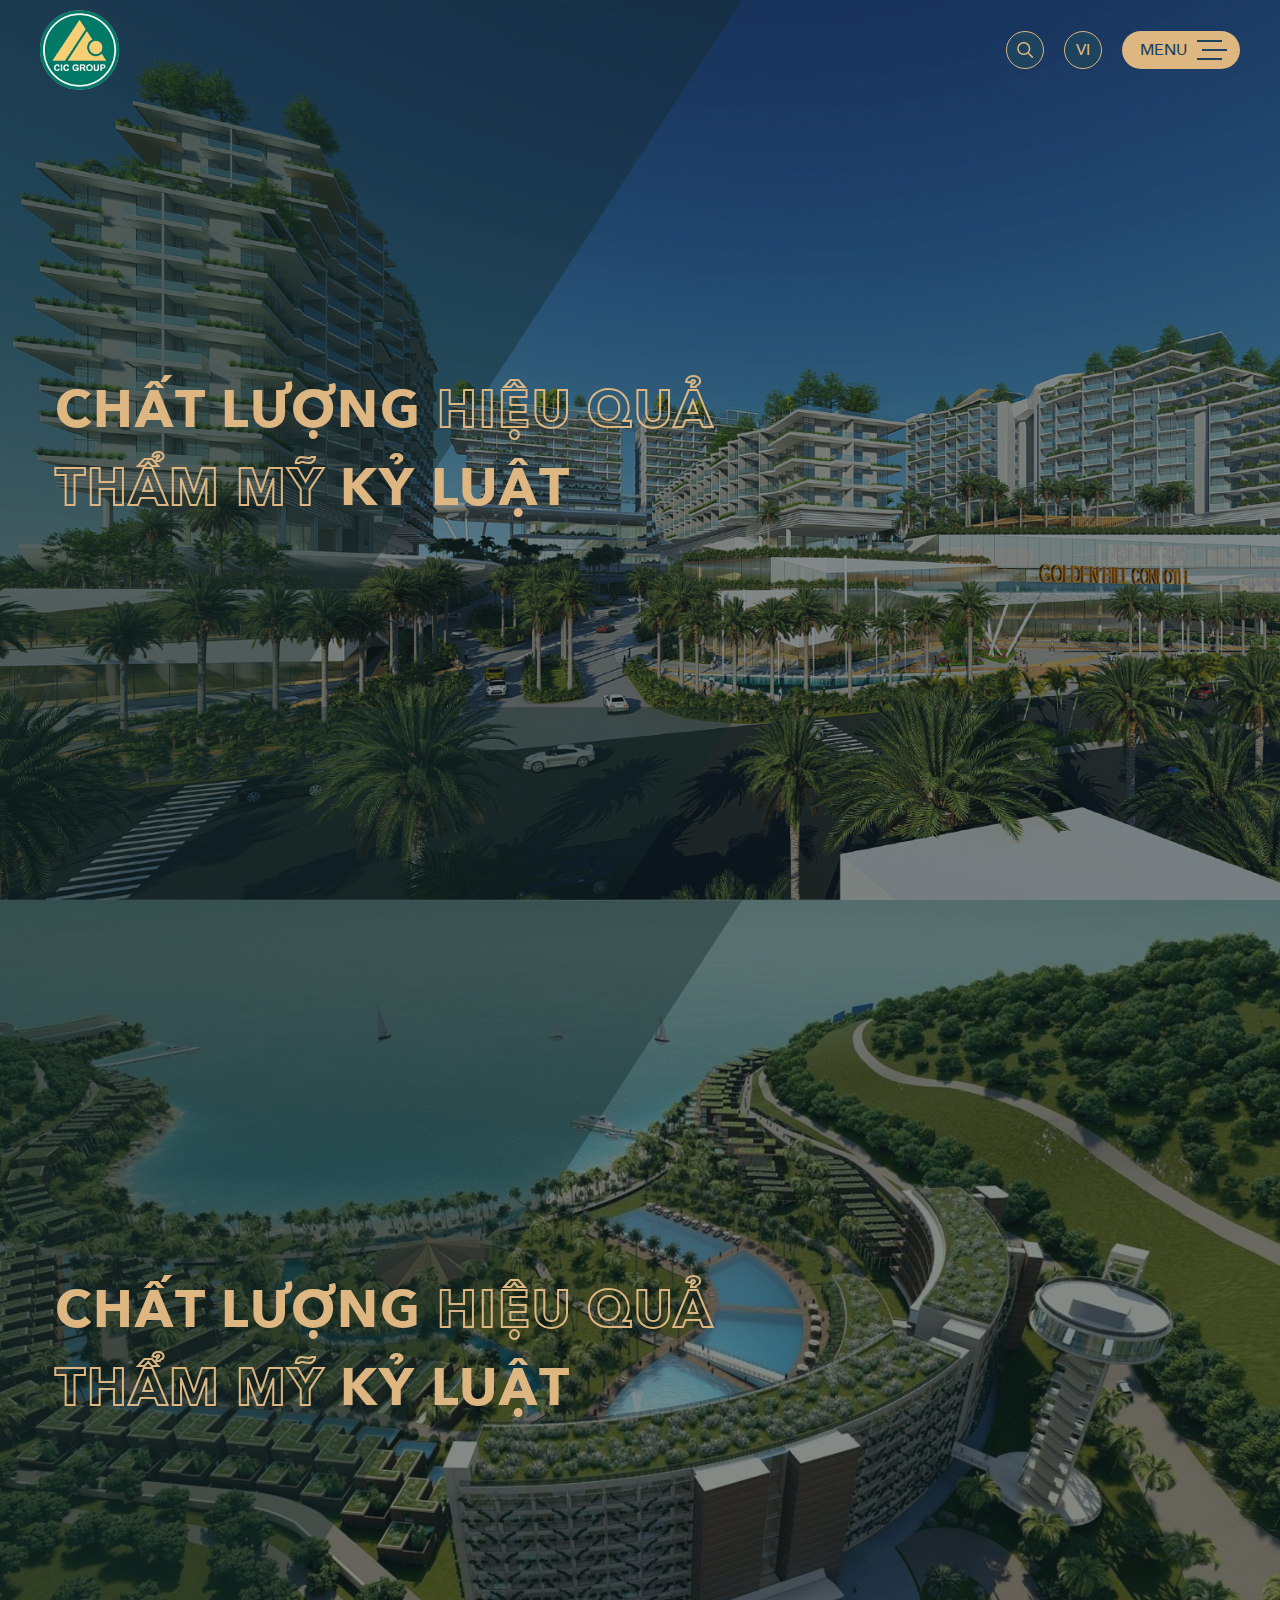
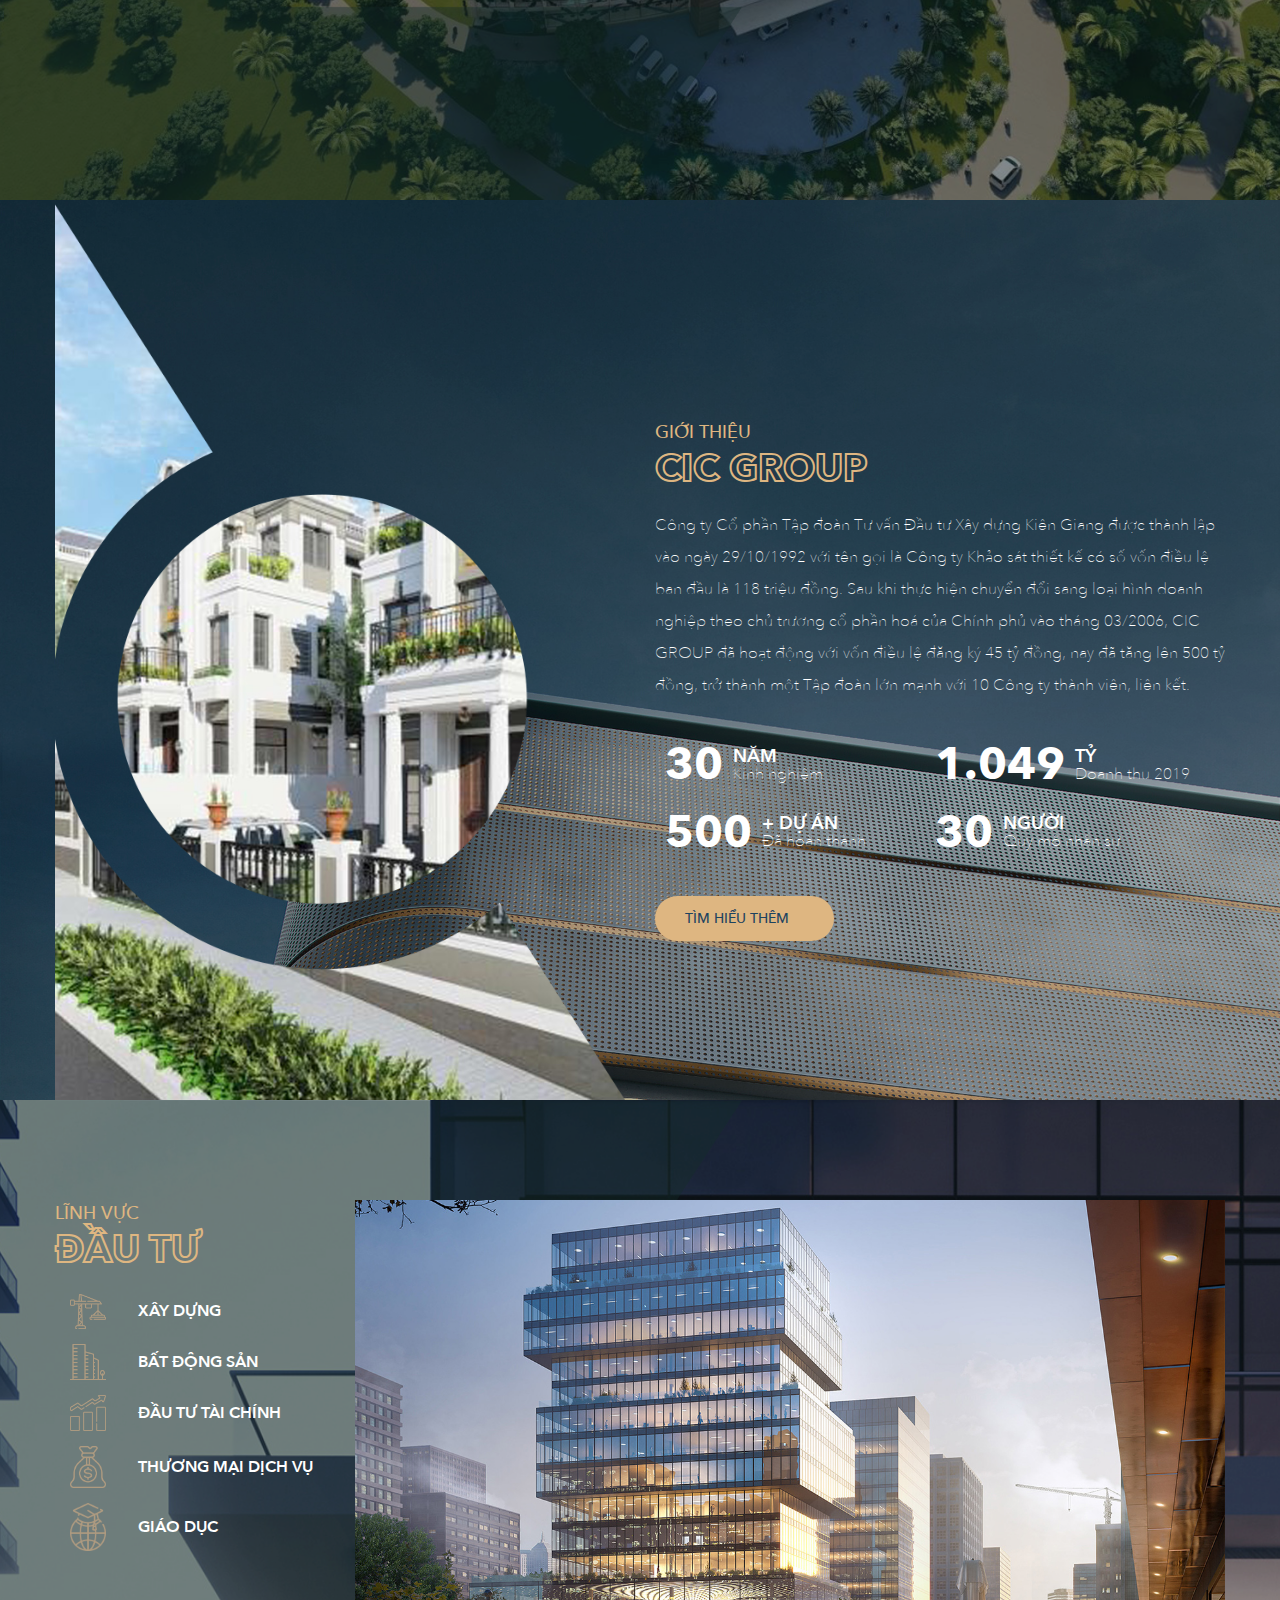
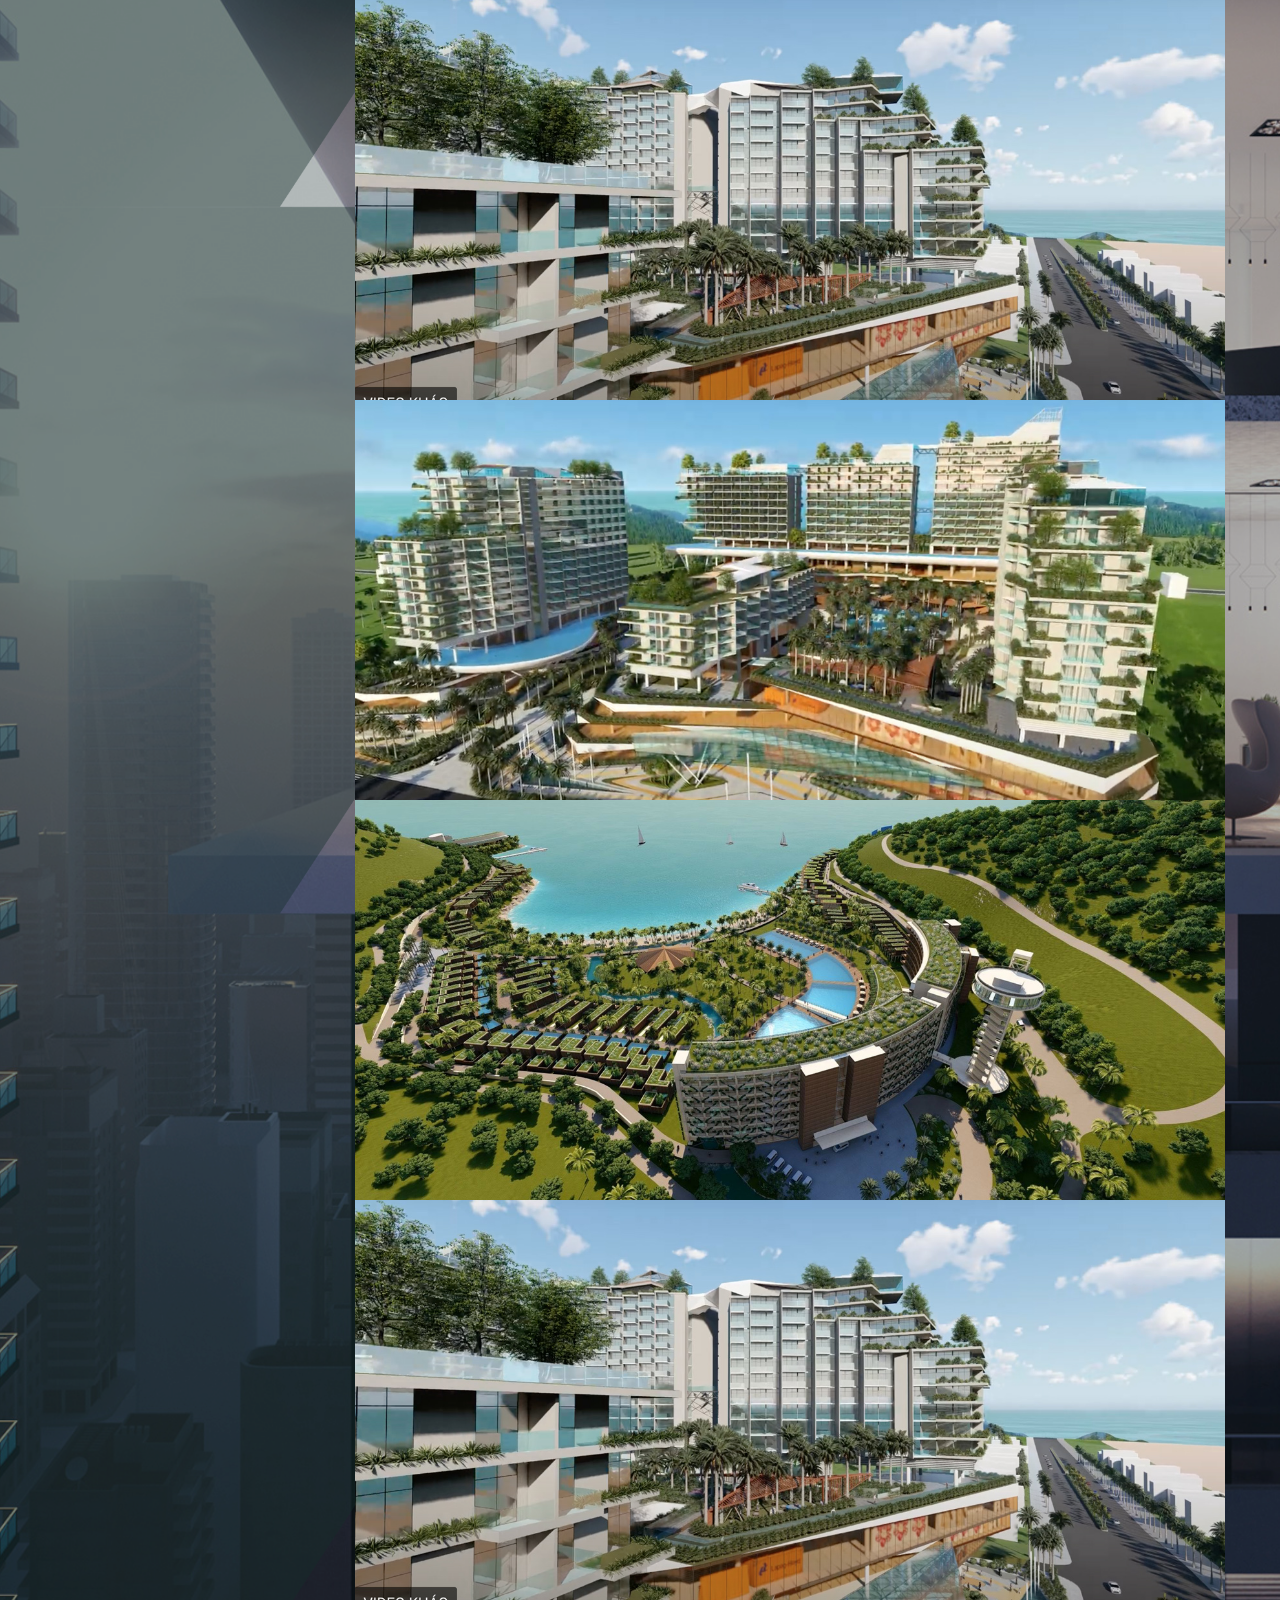
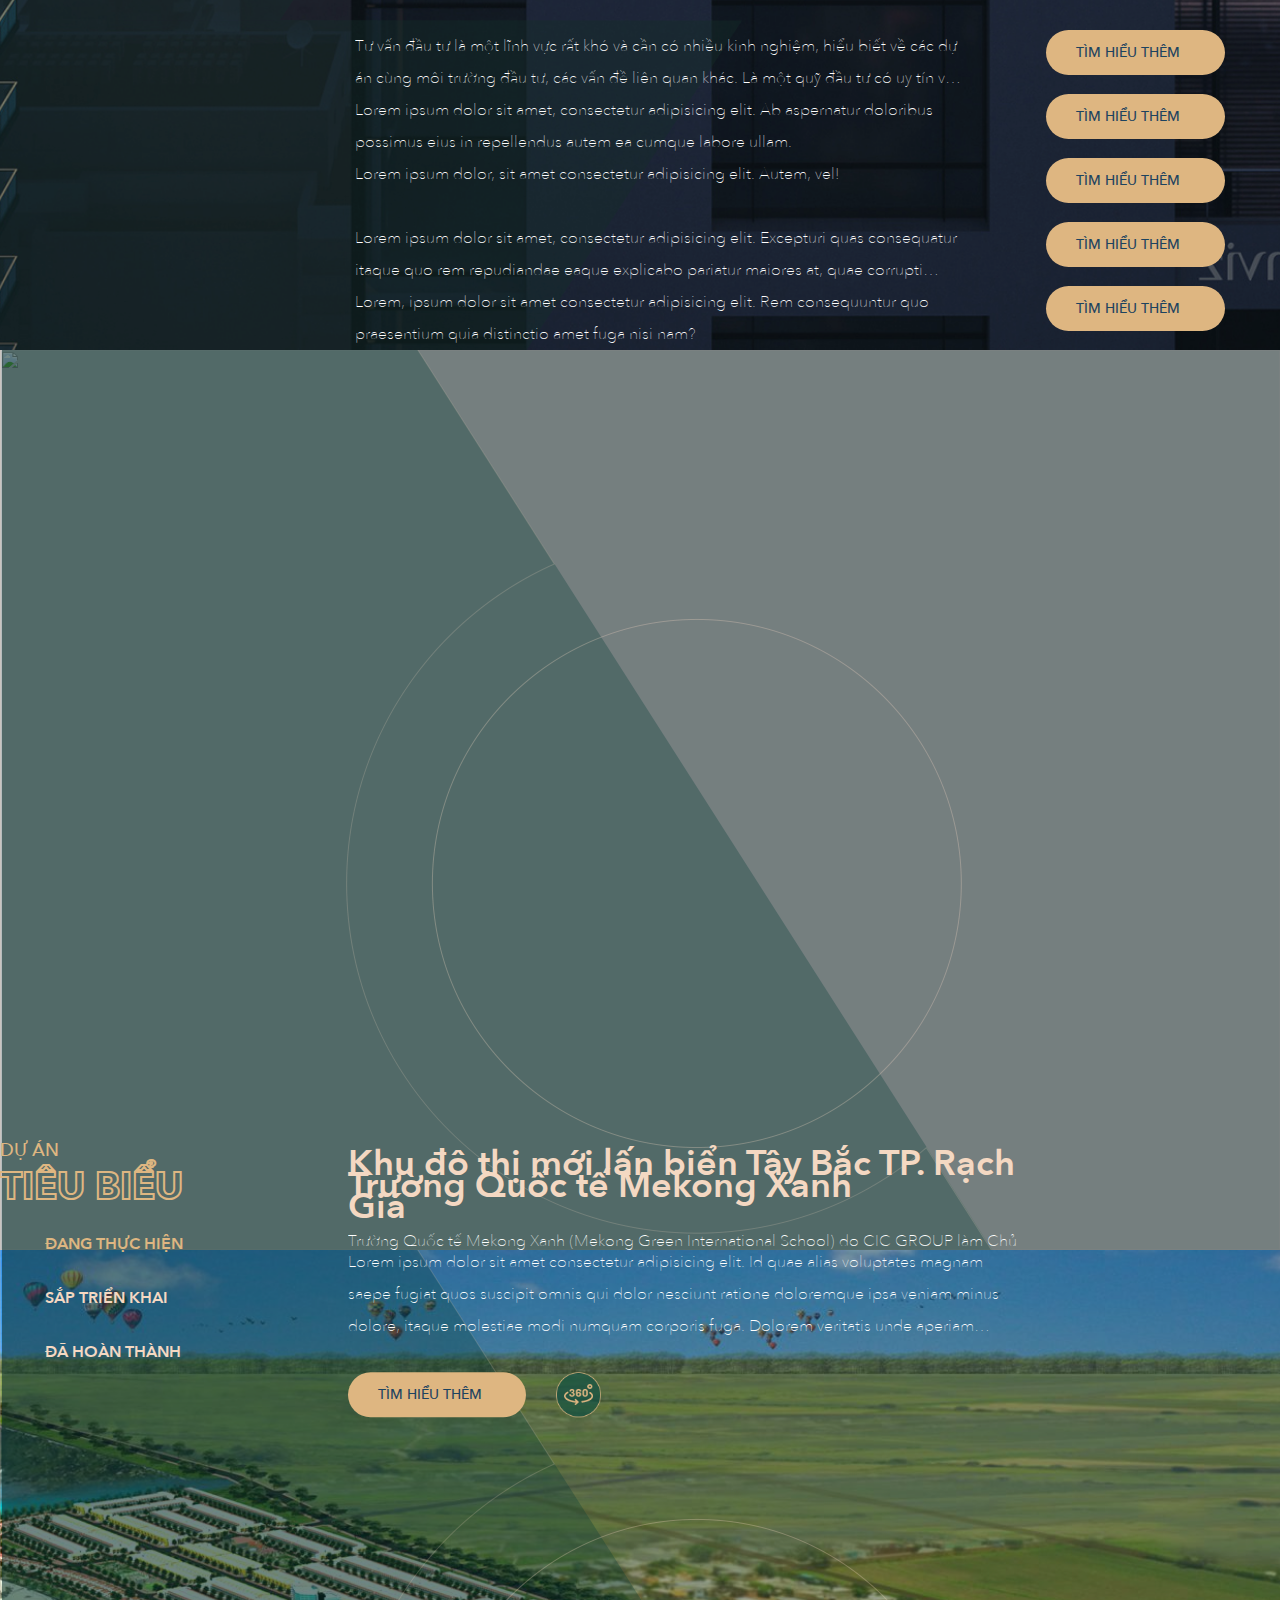
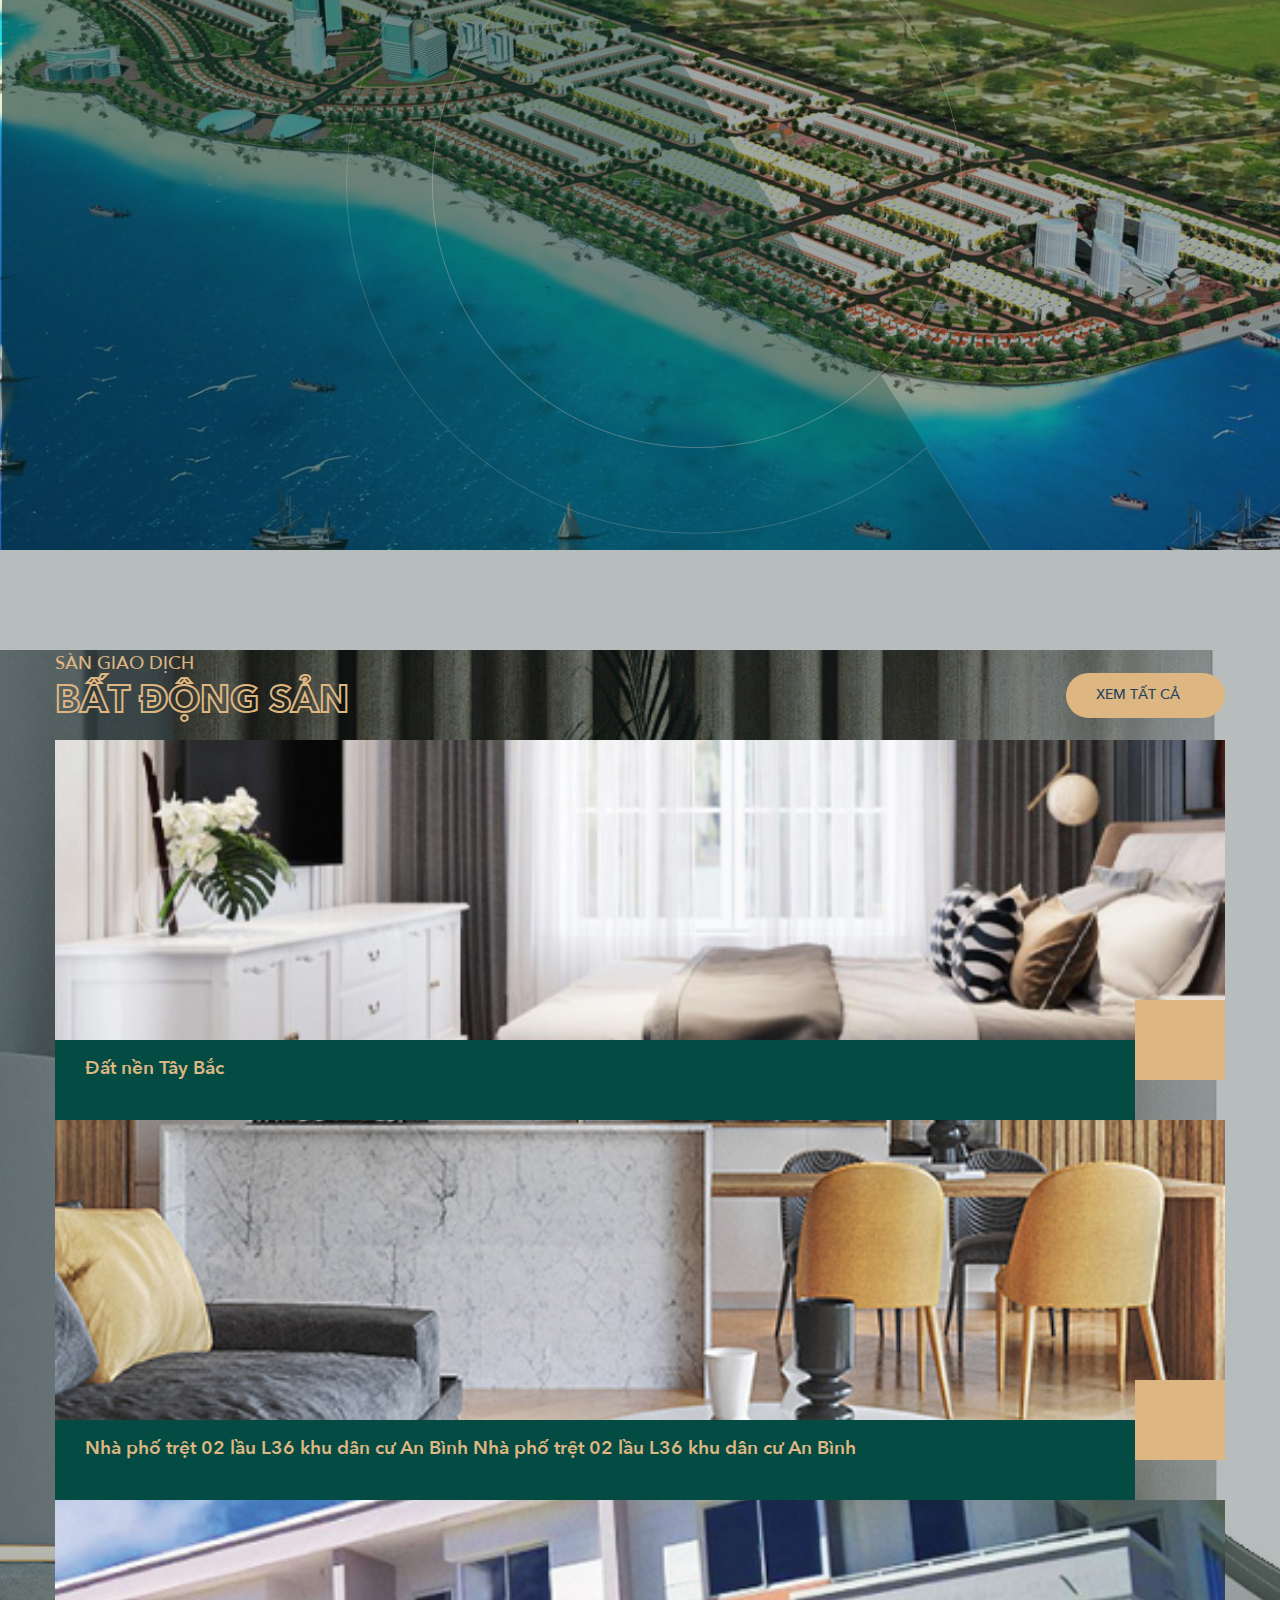
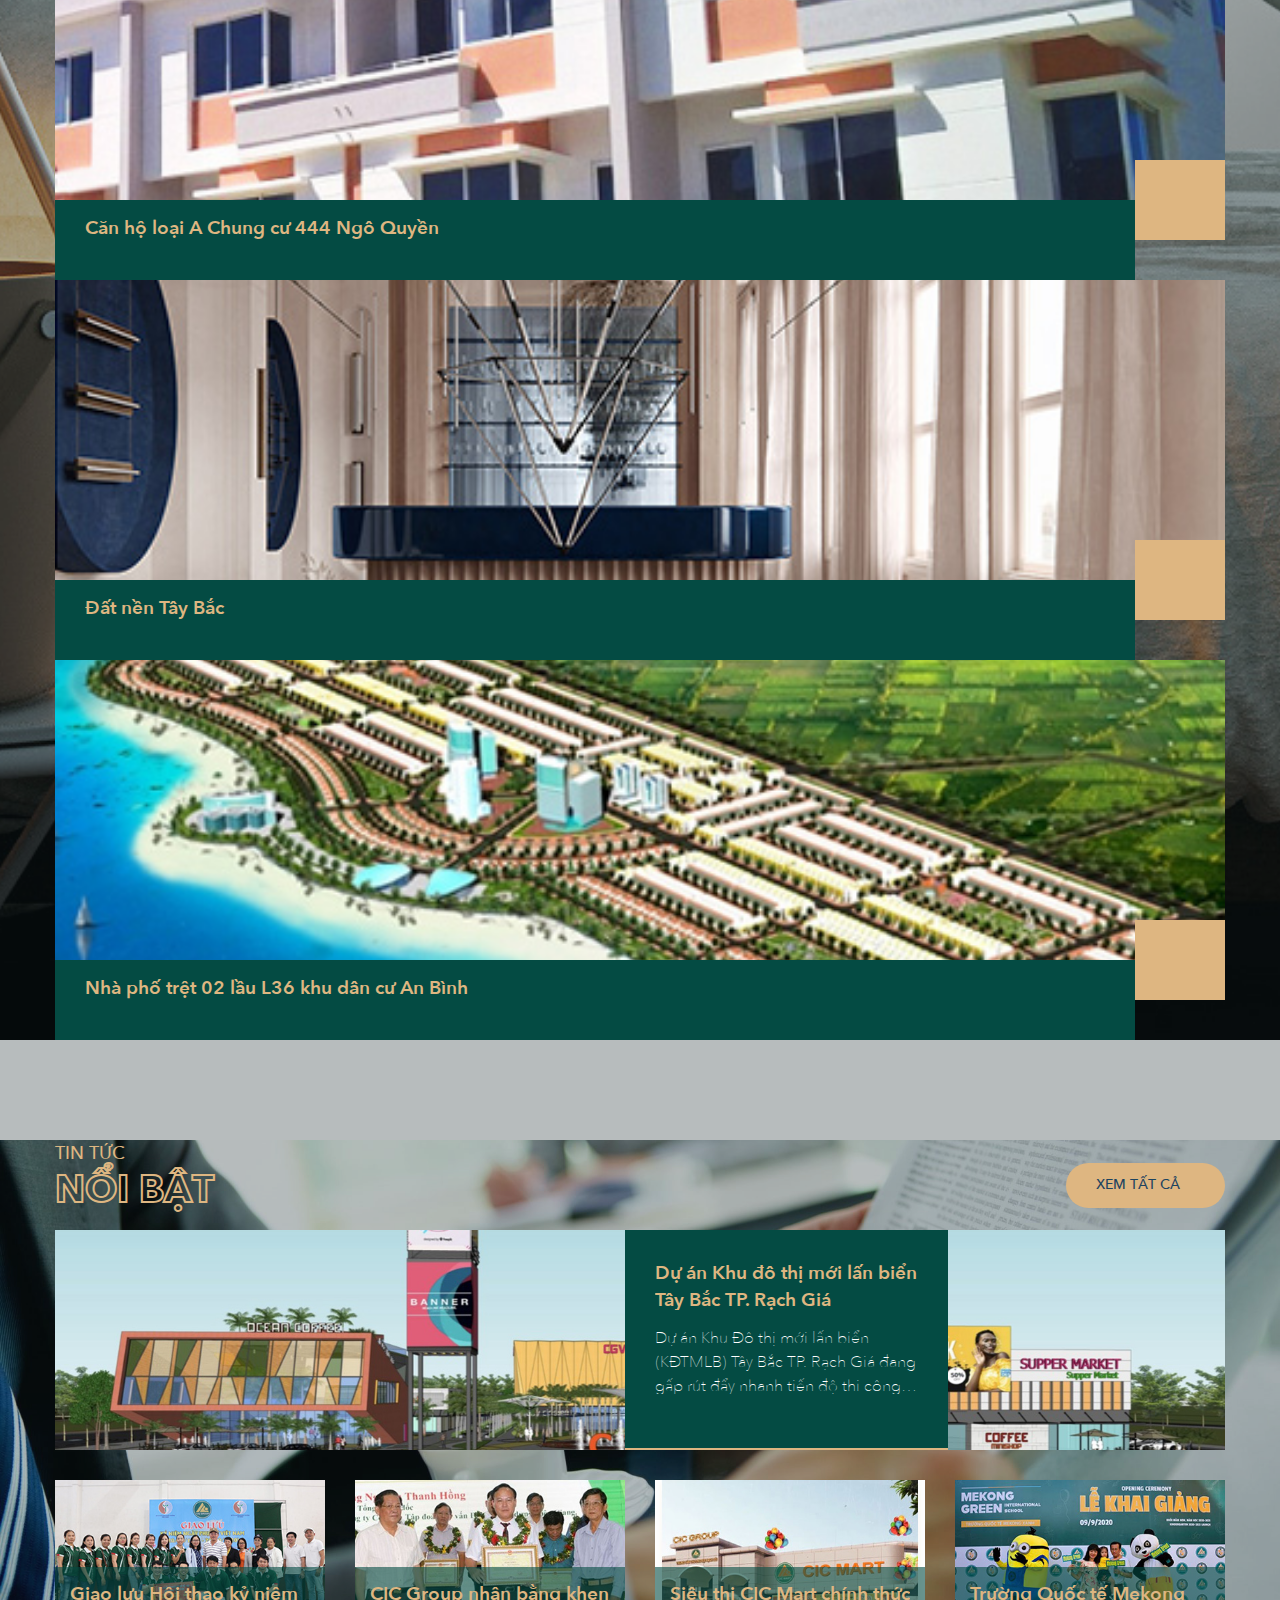
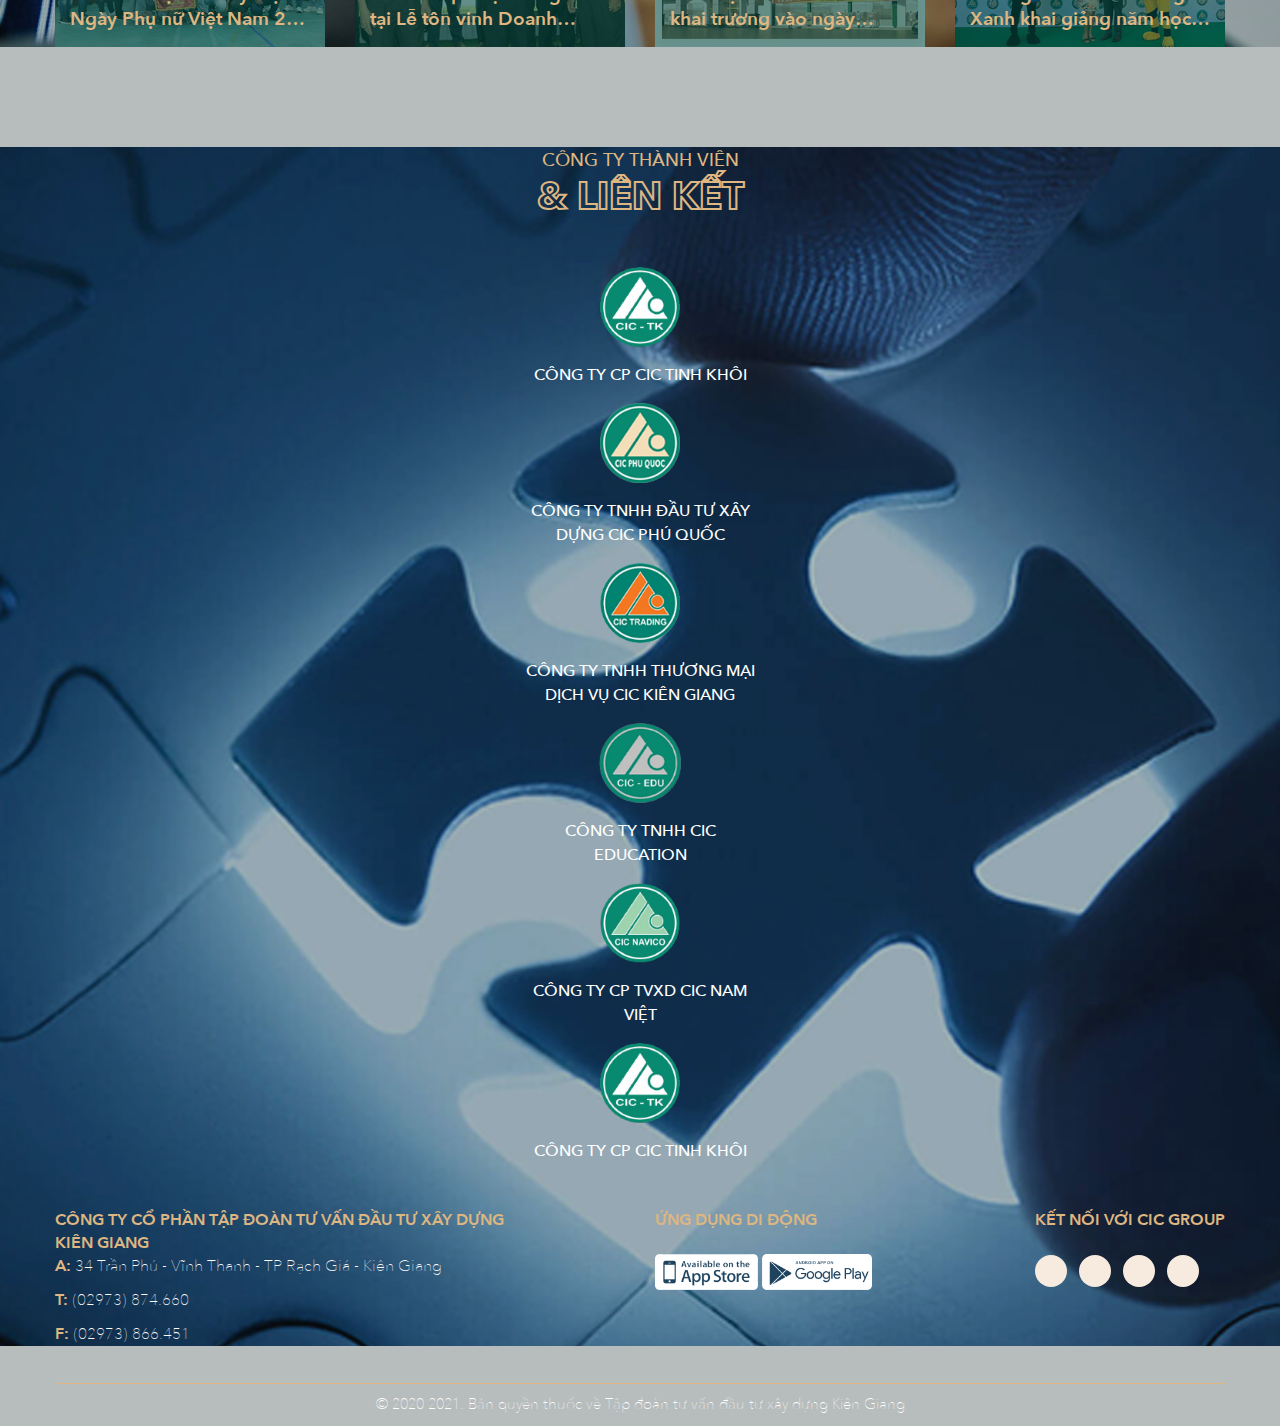
==== index.html @ 708305c5 "CIC-group" ====
<!DOCTYPE html>
<html lang="en">

<head>
    <meta charset="utf-8">
    <meta http-equiv="X-UA-Compatible" content="IE=edge">
    <meta name="viewport" content="width=device-width, initial-scale=1">
    <meta name="description" content="">
    <meta name="author" content="">
    <title>Home</title>
    <link href="css/bootstrap.min.css" type="text/css" rel="stylesheet">
    <link rel="stylesheet" href="css/fancybox.css">
    <link href="fonts/fontawesome-pro-5.8.2-web/css/all.min.css" type="text/css" rel="stylesheet">
    <link href="css/slick.css" type="text/css" rel="stylesheet">
    <link href="css/animate.css" type="text/css" rel="stylesheet">
    <link href="css/jquery.fullPage.css" type="text/css" rel="stylesheet">
    <link rel="stylesheet" href="css/swiper.css">
    <link href="css/main.css" type="text/css" rel="stylesheet">
    <!-- HTML5 Shim and Respond.js IE8 support of HTML5 elements and media queries -->
    <!-- WARNING: Respond.js doesn't work if you view the page via file:// -->
    <!--[if lt IE 9]>
        <script src="https://oss.maxcdn.com/libs/html5shiv/3.7.0/html5shiv.js"></script>
        <script src="https://oss.maxcdn.com/libs/respond.js/1.4.2/respond.min.js"></script>
    <![endif]-->
</head>

<body class="home-page">
    <div class="wrap">
        <header class="header">
            <div class="container">
                <div class="row align-items-center justify-content-between">
                    <a href="index.html" title="CIC" class="logo"><img src="images/logo.png" alt=""></a>
                    <div class="wrap-control-header">
                        <form class="search-form">
                            <input type="search" placeholder="Search...">
                        </form>
                        <div class="language">
                            <a class="smooth active" href="#">VI</a>
                        </div>
                        <button class="menu-btn">Menu <span><i></i><i></i><i></i></span></button>
                    </div>
                </div>
            </div>
            <div class="main-menu">
                <!-- <ul>
                    <li class="main-menu__title">
                        <a href="#">TỰ HÀO THƯƠNG HIỆU</a>
                        <ul>
                            <li>
                                <a href="#">DNA của Flamingo</a>
                            </li>
                            <li>
                                <a href="#">Cột mốc đáng nhớ</a>
                            </li>
                            <li>
                                <a href="#">Văn hoá vì con người</a>
                            </li>
                            <li>
                                <a href="#">Đơn vị thành viên</a>
                            </li>
                        </ul>
                    </li>
                    <li class="main-menu__title">
                        <a href="#">THẾ MẠNH VƯỢT TRỘI</a>
                        <ul>
                            <li>
                                <a href="#">Bất động sản</a>
                            </li>
                            <li>
                                <a href="#">Nghỉ dưỡng</a>
                            </li>
                            <li>
                                <a href="#">Quản lý vận hành</a>
                            </li>
                            <li>
                                <a href="#">Du lịch lữ hành</a>
                            </li>
                            <li>
                                <a href="#">Xây dựng - Kiến trúc</a>
                            </li>
                            <li>
                                <a href="#">Dự án đô thị</a>
                            </li>
                            <li>
                                <a href="#">Trách nhiệm xã hội</a>
                            </li>
                        </ul>
                    </li>
                    <li class="main-menu__title">
                        <a href="#">DẤU ẤN FLAMINGO</a>
                        <ul>
                            <li>
                                <a href="#">Flamingo Đại Lải</a>
                            </li>
                            <li>
                                <a href="#">Flamingo Cát Bà</a>
                            </li>
                            <li>
                                <a href="#">Flamingo Thanh Hoá</a>
                            </li>
                            <li>
                                <a href="#">Flamingo Thái Nguyên</a>
                            </li>
                        </ul>
                    </li>
                    <li>
                        <ul>
                            <li class="main-menu__title">
                                <a href="#">TINH HOA TOẢ SÁNG</a>
                            </li>
                            <li class="main-menu__title">
                                <a href="#">THEO DÒNG SỰ KIỆN</a>
                            </li>
                            <li class="main-menu__title">
                                <a href="#">Flamingo Loyalty</a>
                            </li>
                            <li class="main-menu__title">
                                <a href="#">TUYỂN DỤNG</a>
                            </li>
                            <li class="main-menu__title">
                                <a href="#">LIÊN HỆ</a>
                            </li>
                        </ul>
                    </li>
                </ul> -->
                <!-- <div class="main-menu__label">
                    menu
                </div> -->
            </div>
        </header>
        <div id="fullpage">
            <section class="section banner">
                <div class="cas-home">
                    <div class="item">
                        <img src="images/banner1.jpg" alt="" data-animation="animated Tzoom delay06">
                        <div class="ct">
                            <div class="container">
                                <a href="" class="fz72 text1" data-animation="animated fadeInRight delay08">chất
                                    lượng<span> hiệu quả </span><span> thẩm mỹ </span>kỷ luật</a>
                            </div>
                        </div>
                    </div>
                    <div class="item">
                        <img src="images/banner2.jpg" alt="" data-animation="animated Tzoom delay06">
                        <div class="ct">
                            <div class="container">
                                <a href="" class="fz72 text1" data-animation="animated fadeInRight delay08">chất
                                    lượng<span> hiệu quả </span><span> thẩm mỹ </span>kỷ luật</a>
                            </div>
                        </div>
                    </div>
                </div>
            </section>
            <section class="section about"
                style="    background: url(images/bg-about-home1.jpg); background-size: cover; background-position: center;">
                <div id="about">
                    <div class="container">
                        <div class="row align-items-center">
                            <div class="col-lg-6 mobile-none">
                                <div class="img">
                                    <img class="mask" src="images/img-about-home.jpg" alt="">
                                </div>
                            </div>
                            <div class="col-lg-6">
                                <div class="wrap-ct">
                                    <div class="ct">
                                        <h4 class="title-primary">Giới thiệu</h4>
                                        <h3 class="title-primary v2">CIC Group</h3>
                                        <p class="desc">
                                            Công ty Cổ phần Tập đoàn Tư vấn Đầu tư Xây dựng Kiên Giang được thành lập vào
                                            ngày 29/10/1992 với tên gọi là Công ty Khảo sát thiết kế có số vốn điều lệ ban
                                            đầu là 118 triệu đồng. Sau khi thực hiện chuyển đổi sang loại hình doanh nghiệp
                                            theo chủ trương cổ phần hoá của Chính phủ vào tháng 03/2006, CIC GROUP đã hoạt
                                            động với vốn điều lệ đăng ký 45 tỷ đồng, nay đã tăng lên 500 tỷ đồng, trở thành
                                            một Tập đoàn lớn mạnh với 10 Công ty thành viên, liên kết.
                                        </p>
                                    </div>
                                    <div class="overview-about">
                                        <div class="item">
                                            <i class="fal fa-hourglass"></i>
                                            <p class="num">30</p>
                                            <div class="desc-group">
                                                <span class="desc1">năm</span>
                                                <span class="desc2">Kinh nghiệm</span>
                                            </div>
                                        </div>
                                        <div class="item">
                                            <i class="fal fa-chart-line"></i>
                                            <p class="num">1.049</p>
                                            <div class="desc-group">
                                                <span class="desc1">tỷ</span>
                                                <span class="desc2">Doanh thu 2019</span>
                                            </div>
                                        </div>
                                        <div class="item">
                                            <i class="fal fa-layer-group"></i>
                                            <p class="num">500</p>
                                            <div class="desc-group">
                                                <span class="desc1">+ Dự án</span>
                                                <span class="desc2">Đã hoàn thành</span>
                                            </div>
                                        </div>
                                        <div class="item">
                                            <i class="fal fa-users"></i>
                                            <p class="num">30</p>
                                            <div class="desc-group">
                                                <span class="desc1">Người</span>
                                                <span class="desc2">Quy mô nhân sự</span>
                                            </div>
                                        </div>
                                    </div>
                                    <a href="" class="button-primary">Tìm hiểu thêm <i
                                            class="fas fa-long-arrow-alt-right"></i></a>
                                </div>
                            </div>
                        </div>
                    </div>
                </div>
            </section>
            <section class="section field"
                style="background: url(images/bg-field-home.jpg);background-size: cover; background-position: center;">
                <div id="field">
                    <div class="container">
                        <div class="row">
                            <div class="col-lg-3">
                                <h4 class="title-primary">Lĩnh vực</h4>
                                <h3 class="title-primary v2">đầu tư</h3>
                                <div class="cas-list-field">
                                    <div class="item">
                                        <img src="images/ic-field1.png" alt="">
                                        <p class="title">Xây dựng</p>
                                    </div>
                                    <div class="item">
                                        <img src="images/ic-field2.png" alt="">
                                        <p class="title">Bất động sản</p>
                                    </div>
                                    <div class="item">
                                        <img src="images/ic-field3.png" alt="">
                                        <p class="title">Đầu tư tài chính</p>
                                    </div>
                                    <div class="item">
                                        <img src="images/ic-field4.png" alt="">
                                        <p class="title">Thương mại dịch vụ</p>
                                    </div>
                                    <div class="item">
                                        <img src="images/ic-field5.png" alt="">
                                        <p class="title">Giáo dục</p>
                                    </div>
                                </div>
                            </div>
                            <div class="col-lg-9">
                                <div class="cas-img-field">
                                    <div class="img">
                                        <img src="images/img-field1.jpg" alt="">
                                        <a href="" class="link"></a>
                                    </div>
                                    <div class="img">
                                        <img src="images/img-field4.jpg" alt="">
                                        <a href="" class="link"></a>
                                    </div>
                                    <div class="img">
                                        <img src="images/img-field2.jpg" alt="">
                                        <a href="" class="link"></a>
                                    </div>
                                    <div class="img">
                                        <img src="images/img-field3.jpg" alt="">
                                        <a href="" class="link"></a>
                                    </div>
                                    <div class="img">
                                        <img src="images/img-field4.jpg" alt="">
                                        <a href="" class="link"></a>
                                    </div>
                                </div>
                                <div class="cas-content-field">
                                    <div class="item">
                                        <p class="desc">Tư vấn đầu tư là một lĩnh vực rất khó và cần có nhiều kinh
                                            nghiệm, hiểu biết về các dự án cùng môi trường đầu tư, các vấn đề liên quan
                                            khác. Là một quỹ đầu tư có uy tín và hướng đến hiệu quả trong công việc,
                                            chúng tôi luôn đứng về phía khách hàng</p>
                                        </p>
                                        <a href="" class="button-primary">Tìm hiểu thêm <i
                                                class="fas fa-long-arrow-alt-right"></i></a>
                                    </div>
                                    <div class="item">
                                        <p class="desc">Lorem ipsum dolor sit amet, consectetur adipisicing elit. Ab
                                            aspernatur doloribus possimus eius in repellendus autem ea cumque labore
                                            ullam.</p>
                                        <a href="" class="button-primary">Tìm hiểu thêm <i
                                                class="fas fa-long-arrow-alt-right"></i></a>
                                    </div>
                                    <div class="item">
                                        <p class="desc">Lorem ipsum dolor, sit amet consectetur adipisicing elit. Autem,
                                            vel!</p>
                                        <a href="" class="button-primary">Tìm hiểu thêm <i
                                                class="fas fa-long-arrow-alt-right"></i></a>
                                    </div>
                                    <div class="item">
                                        <p class="desc">Lorem ipsum dolor sit amet, consectetur adipisicing elit.
                                            Excepturi quas consequatur itaque quo rem repudiandae eaque explicabo
                                            pariatur maiores at, quae corrupti delectus. Neque, delectus!</p>
                                        <a href="" class="button-primary">Tìm hiểu thêm <i
                                                class="fas fa-long-arrow-alt-right"></i></a>
                                    </div>
                                    <div class="item">
                                        <p class="desc">Lorem, ipsum dolor sit amet consectetur adipisicing elit. Rem
                                            consequuntur quo praesentium quia distinctio amet fuga nisi nam?</p>
                                        <a href="" class="button-primary">Tìm hiểu thêm <i
                                                class="fas fa-long-arrow-alt-right"></i></a>
                                    </div>
                                </div>
                            </div>
                        </div>
                    </div>
                </div>
            </section>
            <section class="section project">
                <div id="project">
                    <div class="tabs-project-wrap">
                        <h4 class="title-primary">Dự án</h4>
                        <h3 class="title-primary v2">Tiêu biểu</h3>
                        <ul class="nav nav-tabs tabs-project">
                            <li class="nav-item">
                                <a class="nav-link active" data-toggle="tab" href="#tabs-prj1">
                                    Đang thực hiện
                                </a>
                            </li>
                            <li class="nav-item">
                                <a class="nav-link" data-toggle="tab" href="#tabs-prj2">
                                    Sắp triển khai
                                </a>
                            </li>
                            <li class="nav-item">
                                <a class="nav-link" data-toggle="tab" href="#tabs-prj3">
                                    Đã hoàn thành
                                </a>
                            </li>
                        </ul>
                    </div>
                    <div class="tab-content">
                        <div class="tab-pane active show" id="tabs-prj1">
                            <div class="cas-prj animated fadeInLeft">
                                <div class="item">
                                    <div class="img"><img src="images/dang-thuc-hien1.jpg" data-animation="animated delay06"
                                            alt="" title="" /></div>
                                    <div class="ct">
                                        <div class="container">
                                            <div class="wrap-content">
                                                <p class="title fz60" data-animation="animated fadeInDown delay06">
                                                    Trường Quốc tế Mekong Xanh</p>
                                                <p class="desc" data-animation="animated fadeInUp delay10">Trường Quốc
                                                    tế Mekong Xanh (Mekong Green International
                                                    School) do CIC GROUP làm Chủ đầu tư, với tổng diện tích hơn 8.471
                                                    m2 ,tổng vốn đầu tư là  154,5 tỷ đồng, được xây dựng tại Khu đô thị
                                                    mới lấn biển Tây Bắc. Đây là một cột mốc quan trọng đánh dấu sự phát
                                                    triển của CIC Group...</p>
                                                <div class="group-action" data-animation="animated fadeInUp delay12">
                                                    <a href="" class="button-primary">Tìm hiểu thêm <i
                                                            class="fas fa-long-arrow-alt-right"></i></a>
                                                    <a href="" class="ic-360"><img src="images/ic-360.png" alt=""></a>
                                                </div>
                                            </div>
                                        </div>
                                    </div>
                                </div>
                                <!-- <div class="item">
                                    <div class="img"><img src="images/dang-thuc-hien2.png" data-animation="animated delay06"
                                            alt="" title="" /></div>
                                    <div class="ct">
                                        <div class="container">
                                            <div class="wrap-content">
                                                <p class="title fz60" data-animation="animated fadeInDown delay06">KHU BIỆT THỰ CAO CẤP BÚNG GỘI ( ROYAL STREAMY VILLAS )</p>
                                                <p class="desc" data-animation="animated fadeInUp delay10">Lorem ipsum dolor sit amet consectetur adipisicing elit. Id quae alias voluptates magnam saepe fugiat quos suscipit omnis qui dolor nesciunt ratione doloremque ipsa veniam minus dolore, itaque molestiae modi numquam corporis fuga. Dolorem veritatis unde aperiam temporibus quis rem rerum quia doloribus asperiores nemo quaerat atque quos voluptatum aliquam dicta adipisci esse tempora, optio perferendis molestias numquam placeat itaque? Minus nihil velit ullam illum similique repellendus obcaecati mollitia nesciunt. Soluta eius minima tempore omnis, consequuntur sunt quae officia reprehenderit.</p>
                                                <div class="group-action" data-animation="animated fadeInUp delay12">
                                                    <a href="" class="button-primary">Tìm hiểu thêm <i
                                                            class="fas fa-long-arrow-alt-right"></i></a>
                                                    <a href="" class="ic-360"><img src="images/ic-360.png" alt=""></a>
                                                </div>
                                            </div>
                                        </div>
                                    </div>
                                </div> -->
                                <div class="item">
                                    <div class="img"><img src="images/dang-thuc-hien3.jpg" data-animation="animated delay06"
                                            alt="" title="" /></div>
                                    <div class="ct">
                                        <div class="container">
                                            <div class="wrap-content">
                                                <p class="title fz60" data-animation="animated fadeInDown delay06">Khu đô thị mới lấn biển Tây Bắc TP. Rạch Giá</p>
                                                <p class="desc" data-animation="animated fadeInUp delay10">Lorem ipsum dolor sit amet consectetur adipisicing elit. Id quae alias voluptates magnam saepe fugiat quos suscipit omnis qui dolor nesciunt ratione doloremque ipsa veniam minus dolore, itaque molestiae modi numquam corporis fuga. Dolorem veritatis unde aperiam temporibus quis rem rerum quia doloribus asperiores nemo quaerat atque quos voluptatum aliquam dicta adipisci esse tempora, optio perferendis molestias numquam placeat itaque? Minus nihil velit ullam illum similique repellendus obcaecati mollitia nesciunt. Soluta eius minima tempore omnis, consequuntur sunt quae officia reprehenderit.</p>
                                                <div class="group-action" data-animation="animated fadeInUp delay12">
                                                    <a href="" class="button-primary">Tìm hiểu thêm <i
                                                            class="fas fa-long-arrow-alt-right"></i></a>
                                                    <a href="" class="ic-360"><img src="images/ic-360.png" alt=""></a>
                                                </div>
                                            </div>
                                        </div>
                                    </div>
                                </div>
                            </div>
                        </div>
                        <div class="tab-pane" id="tabs-prj2">
                            <div class="cas-prj animated fadeInLeft">
                                <div class="item">
                                    <div class="img"><img src="images/CayMen-Lan02 (12).jpg" alt="" title="" /></div>
                                    <div class="ct">
                                        <div class="container">
                                            <div class="wrap-content">
                                                <p class="title fz60" data-animation="animated fadeInDown delay06">Dự án khu du lịch nghỉ dưỡng bãi Cây Mến - Nam Du, huyện Duyên Hải</p>
                                                <p class="desc" data-animation="animated fadeInUp delay10">Lorem ipsum dolor sit amet consectetur adipisicing elit. Exercitationem, praesentium! Illum, repellat voluptate nobis, quod labore magnam placeat officia saepe minima in adipisci vel architecto odit culpa amet. Qui animi sapiente totam quia beatae rem ea adipisci rerum perspiciatis, nisi, necessitatibus aut suscipit corrupti at, quod tenetur? Nobis veniam dicta quos voluptas eius fuga quia accusamus voluptatibus in dolores, nesciunt vitae ipsa accusantium aliquam, numquam distinctio, nihil quas animi laudantium suscipit exercitationem! Repellendus soluta quod voluptatibus excepturi odit itaque nisi?</p>
                                                <div class="group-action" data-animation="animated fadeInUp delay12">
                                                    <a href="" class="button-primary">Tìm hiểu thêm <i
                                                            class="fas fa-long-arrow-alt-right"></i></a>
                                                    <a href="" class="ic-360"><img src="images/ic-360.png" alt=""></a>
                                                </div>
                                            </div>
                                        </div>
                                    </div>
                                </div>
                                <div class="item">
                                    <div class="img"><img src="images/GoldenHillComplex 02.MP4_snapshot_00.31.136.jpg" alt="" title="" /></div>
                                    <div class="ct">
                                        <div class="container">
                                            <div class="wrap-content">
                                                <p class="title fz60" data-animation="animated fadeInDown delay06">Khu phức hợp thương mại, căn hộ cao cấp RESIDENT HILL</p>
                                                <p class="desc" data-animation="animated fadeInUp delay10">Lorem ipsum dolor sit, amet consectetur adipisicing elit. Molestias quos iste quas voluptate, nesciunt minima repellendus eaque quis assumenda nisi iusto ratione, dolores omnis non exercitationem voluptates harum ducimus ea perspiciatis soluta autem! Dolorum ex dignissimos obcaecati aut quibusdam perferendis odio rem dolores, nihil, esse suscipit ullam ut, dolor sit hic illum! Modi consequuntur, non ad quo unde aliquid minus blanditiis optio? Deserunt quos nostrum in, facere, dicta maxime libero eius repellendus laboriosam velit repellat ex sequi, suscipit delectus eaque.</p>
                                                <div class="group-action" data-animation="animated fadeInUp delay12">
                                                    <a href="" class="button-primary">Tìm hiểu thêm <i
                                                            class="fas fa-long-arrow-alt-right"></i></a>
                                                    <a href="" class="ic-360"><img src="images/ic-360.png" alt=""></a>
                                                </div>
                                            </div>
                                        </div>
                                    </div>
                                </div>
                            </div>
                        </div>
                        <div class="tab-pane" id="tabs-prj3">
                            <div class="cas-prj animated fadeInLeft">
                                <div class="item">
                                    <div class="img"><img src="images/Nhà ở xã hội 444 Ngô Quyền.JPG" alt="" title="" /></div>
                                    <div class="ct">
                                        <div class="container">
                                            <div class="wrap-content">
                                                <p class="title fz60" data-animation="animated fadeInDown delay06">Nhà ở xã hội 444 Ngô Quyền</p>
                                                <p class="desc" data-animation="animated fadeInUp delay10">Lorem ipsum dolor sit, amet consectetur adipisicing elit. Nobis maxime obcaecati deleniti, iste vero placeat delectus optio. Fugit animi, voluptates ducimus mollitia corporis expedita sunt numquam architecto consequuntur laudantium eligendi ab rem, ullam sit voluptas unde quis nostrum voluptatem ipsam quasi esse. Officia reiciendis necessitatibus quo porro omnis corrupti est, praesentium expedita ipsam. Veritatis, libero nobis nam magnam assumenda porro!</p>
                                                <div class="group-action" data-animation="animated fadeInUp delay12">
                                                    <a href="" class="button-primary">Tìm hiểu thêm <i
                                                            class="fas fa-long-arrow-alt-right"></i></a>
                                                    <a href="" class="ic-360"><img src="images/ic-360.png" alt=""></a>
                                                </div>
                                            </div>
                                        </div>
                                    </div>
                                </div>
                                <div class="item">
                                    <div class="img"><img src="images/P24 Hình 4- KDC An Bình đang triển khai xây dựng.jpg" alt="" title="" /></div>
                                    <div class="ct">
                                        <div class="container">
                                            <div class="wrap-content">
                                                <p class="title fz60" data-animation="animated fadeInDown delay06">Khu dân cư An Bình</p>
                                                <p class="desc" data-animation="animated fadeInUp delay10">Lorem ipsum dolor sit amet consectetur adipisicing elit. Voluptatibus totam reiciendis iusto. Esse perspiciatis culpa voluptatibus neque excepturi voluptates, doloribus eaque fugiat ipsum molestias minus ad at atque iusto saepe facilis, quaerat amet accusantium ut delectus. Quidem magnam ut minima magni voluptas? Nihil beatae assumenda, nesciunt qui dolorum fugit corrupti, optio suscipit, odio unde fuga! Porro sequi autem eligendi adipisci!</p>
                                                <div class="group-action" data-animation="animated fadeInUp delay12">
                                                    <a href="" class="button-primary">Tìm hiểu thêm <i
                                                            class="fas fa-long-arrow-alt-right"></i></a>
                                                    <a href="" class="ic-360"><img src="images/ic-360.png" alt=""></a>
                                                </div>
                                            </div>
                                        </div>
                                    </div>
                                </div>
                            </div>
                        </div>
                    </div>
                </div>
            </section>
            <section class="section exchanges"
                style="background: url(images/bg-exchanges-home.jpg); background-size: cover; background-position: center;">
                <div id="exchanges">
                    <div class="container">
                        <div class="block-title">
                            <div class="group-title">
                                <h4 class="title-primary">Sàn giao dịch</h4>
                                <h3 class="title-primary v2">Bất động sản</h3>
                            </div>
                            <a href="" class="button-primary">Xem tất cả <i class="fas fa-th"></i></a>
                        </div>
                        <div class="list-exchanges">
                            <div class="item">
                                <div class="img">
                                    <img src="images/img-exchange1.jpg" alt="">
                                </div>
                                <div class="ct">
                                    <div class="wrap-title">
                                        <p class="title">Đất nền Tây Bắc</p>
                                    </div>
                                    <span class="next"><i class="fas fa-long-arrow-alt-right"></i></span>
                                </div>
                                <a href="" class="link"></a>
                            </div>
                            <div class="item">
                                <div class="img">
                                    <img src="images/img-exchange2.jpg" alt="">
                                </div>
                                <div class="ct">
                                    <div class="wrap-title">
                                        <p class="title">Nhà phố trệt 02 lầu L36 khu dân cư An Bình Nhà phố trệt 02 lầu
                                            L36 khu dân cư An Bình</p>
                                    </div>
                                    <span class="next"><i class="fas fa-long-arrow-alt-right"></i></span>
                                </div>
                                <a href="" class="link"></a>
                            </div>
                            <div class="item">
                                <div class="img">
                                    <img src="images/img-exchange3.jpg" alt="">
                                </div>
                                <div class="ct">
                                    <div class="wrap-title">
                                        <p class="title">Căn hộ loại A Chung cư 444 Ngô Quyền</p>
                                    </div>
                                    <span class="next"><i class="fas fa-long-arrow-alt-right"></i></span>
                                </div>
                                <a href="" class="link"></a>
                            </div>
                            <div class="item">
                                <div class="img">
                                    <img src="images/img-exchange4.jpg" alt="">
                                </div>
                                <div class="ct">
                                    <div class="wrap-title">
                                        <p class="title">Đất nền Tây Bắc</p>
                                    </div>
                                    <span class="next"><i class="fas fa-long-arrow-alt-right"></i></span>
                                </div>
                                <a href="" class="link"></a>
                            </div>
                            <div class="item">
                                <div class="img">
                                    <img src="images/img-exchange5.jpg" alt="">
                                </div>
                                <div class="ct">
                                    <div class="wrap-title">
                                        <p class="title">Nhà phố trệt 02 lầu L36 khu dân cư An Bình</p>
                                    </div>
                                    <span class="next"><i class="fas fa-long-arrow-alt-right"></i></span>
                                </div>
                                <a href="" class="link"></a>
                            </div>
                        </div>
                    </div>
                </div>
            </section>
            <section class="section news"
                style="background: url(images/bg-news-home.jpg); background-size: cover; background-position: center;">
                <div id="news">
                    <div class="container">
                        <div class="block-title">
                            <div class="group-title">
                                <h4 class="title-primary">Tin tức</h4>
                                <h3 class="title-primary v2">Nổi bật</h3>
                            </div>
                            <a href="" class="button-primary">Xem tất cả <i class="fas fa-th"></i></a>
                        </div>
                        <div class="list-news-home">
                            <div class="row">
                                <div class="col-12">
                                    <div class="item-main">
                                        <div class="img">
                                            <img src="images/img-new-main1.jpg" alt="">
                                        </div>
                                        <div class="ct">
                                            <p class="title">Dự án Khu đô thị mới lấn biển Tây Bắc TP. Rạch Giá</p>
                                            <span class="desc">Dự án Khu Đô thị mới lấn biển (KĐTMLB) Tây Bắc TP. Rạch
                                                Giá đang gấp rút đẩy nhanh tiến độ thi công để có thể bàn giao nhà cho
                                                khách theo đúng tiến độ..</span>
                                            <span class="next"><i class="far fa-long-arrow-alt-right"></i></span>
                                        </div>
                                        <a href="" class="link"></a>
                                    </div>
                                </div>
                                <div class="col-xl-3 col-md-6">
                                    <div class="item">
                                        <div class="img">
                                            <img src="images/img-new1.jpg" alt="">
                                        </div>
                                        <div class="ct">
                                            <p class="title">Giao lưu Hội thao kỷ niệm Ngày Phụ nữ Việt Nam 20-10</p>
                                        </div>
                                        <a href="" class="link"></a>
                                    </div>
                                </div>
                                <div class="col-xl-3 col-md-6">
                                    <div class="item">
                                        <div class="img">
                                            <img src="images/img-new2.jpg" alt="">
                                        </div>
                                        <div class="ct">
                                            <p class="title">CIC Group nhận bằng khen tại Lễ tôn vinh Doanh nghiệp –
                                                Doanh nhân tiêu biểu 2020.</p>
                                        </div>
                                        <a href="" class="link"></a>
                                    </div>
                                </div>
                                <div class="col-xl-3 col-md-6">
                                    <div class="item">
                                        <div class="img">
                                            <img src="images/img-new3.jpg" alt="">
                                        </div>
                                        <div class="ct">
                                            <p class="title">Siêu thị CIC Mart chính thức khai trương vào ngày
                                                16/08/2020</p>
                                        </div>
                                        <a href="" class="link"></a>
                                    </div>
                                </div>
                                <div class="col-xl-3 col-md-6">
                                    <div class="item">
                                        <div class="img">
                                            <img src="images/img-new4.jpg" alt="">
                                        </div>
                                        <div class="ct">
                                            <p class="title">Trường Quốc tế Mekong Xanh khai giảng năm học 2020 - 2021
                                            </p>
                                        </div>
                                        <a href="" class="link"></a>
                                    </div>
                                </div>
                            </div>
                        </div>
                    </div>
                </div>
            </section>
            <section class="section connect" style="background: url(images/bg-connect-home.jpg); background-size: cover;
            background-position: center;">
                <div id="connect">
                    <div class="container">
                        <div class="block-title">
                            <div class="group-title">
                                <h4 class="title-primary">Công ty thành viên</h4>
                                <h3 class="title-primary v2">& liên kết</h3>
                            </div>
                        </div>
                        <div class="list-connect">
                            <div class="item">
                                <div class="img">
                                    <img src="images/logo-connect1.png" alt="">
                                </div>
                                <p class="title">CÔNG TY CP CIC TINH KHÔI</p>
                                <a href="" class="link"></a>
                            </div>
                            <div class="item">
                                <div class="img">
                                    <img src="images/logo-connect2.png" alt="">
                                </div>
                                <p class="title">CÔNG TY TNHH ĐẦU TƯ XÂY DỰNG CIC PHÚ QUỐC</p>
                            </div>
                            <div class="item">
                                <div class="img">
                                    <img src="images/logo-connect3.png" alt="">
                                </div>
                                <p class="title">CÔNG TY TNHH THƯƠNG MẠI DỊCH VỤ CIC KIÊN GIANG</p>
                            </div>
                            <div class="item">
                                <div class="img">
                                    <img src="images/logo-connect4.png" alt="">
                                </div>
                                <p class="title">CÔNG TY TNHH CIC EDUCATION</p>
                            </div>
                            <div class="item">
                                <div class="img">
                                    <img src="images/logo-connect5.png" alt="">
                                </div>
                                <p class="title">CÔNG TY CP TVXD CIC NAM VIỆT</p>
                            </div>
                            <div class="item">
                                <div class="img">
                                    <img src="images/logo-connect1.png" alt="">
                                </div>
                                <p class="title">CÔNG TY CP CIC TINH KHÔI</p>
                            </div>
                        </div>
                        <div class="group-contact">
                            <div class="row">
                                <div class="col-lg-6">
                                    <div class="block-contact">
                                        <p class="title-contact">
                                            CÔNG TY CỔ PHẦN TẬP ĐOÀN TƯ VẤN ĐẦU TƯ XÂY DỰNG KIÊN GIANG
                                        </p>
                                        <ul>
                                            <li>
                                                <span>A:</span> 34 Trần Phú - Vĩnh Thanh - TP Rạch Giá - Kiên Giang
                                            </li>
                                            <li>
                                                <span>T:</span> <a class="smooth" href="tel:(02973) 874.660">(02973)
                                                    874.660</a>
                                            </li>
                                            <li>
                                                <span>F:</span> <a class="smooth" href="tel:(02973) 866.451">(02973)
                                                    866.451</a>
                                            </li>
                                        </ul>
                                    </div>
                                </div>
                                <div class="col-lg-6">
                                    <div class="contact-social">
                                        <div class="mobile-app">
                                            <p class="title-contact">
                                                Ứng dụng di động
                                            </p>
                                            <a href=""><img src="images/ios-app.png" alt=""></a>
                                            <a href=""><img src="images/android-app.png" alt=""></a>
                                        </div>
                                        <div class="social-group">
                                            <p class="title-contact">
                                                Kết nối với CIC group
                                            </p>
                                            <a href=""><i class="fab fa-facebook-f"></i></a>
                                            <a href=""><i class="fab fa-twitter"></i></a>
                                            <a href=""><i class="fab fa-instagram"></i></a>
                                            <a href=""><i class="fab fa-youtube"></i></a>
                                        </div>
                                    </div>
                                </div>
                            </div>
                        </div>
                    </div>
                </div>
                <div class="copy-right-wrap">
                    <div class="container">
                        <div class="copy-right fz16">
                            <p> &#169; 2020 2021. Bản quyền thuốc về Tập đoàn tư vấn đầu tư xây dựng Kiên Giang</p>
                        </div>
                    </div>
                </div>
            </section>
        </div>
    </div>
    <div id="fb-root"></div>
    <script type="text/javascript">
        (function (d, s, id) {
            var js, fjs = d.getElementsByTagName(s)[0];
            if (d.getElementById(id)) return;
            js = d.createElement(s); js.id = id;
            js.src = "https://connect.facebook.net/vi_VN/sdk.js#xfbml=1&version=v9.0";
            fjs.parentNode.insertBefore(js, fjs);
        }(document, 'script', 'facebook-jssdk'));
    </script>
    <script src="js/jquery.js" type="text/javascript"></script>
    <script src="js/jquery-ui.js" type="text/javascript"></script>
    <script src="js/bootstrap.min.js" type="text/javascript"></script>
    <script src="js/slick.min.js" type="text/javascript"></script>
    <script src="js/owl.carousel.min.js" type="text/javascript"></script>
    <script src="js/wow.min.js" type="text/javascript"></script>
    <script src="js/scrollspy.js" type="text/javascript"></script>
    <script src="js/jquery.sticky-kit.js" type="text/javascript"></script>
    <script src="js/jquery.fullPage.js" type="text/javascript"></script>
    <script src="js/swiper.js"></script>
    <script src="js/script.js" type="text/javascript"></script>
    <!-- <script async defer
        src="https://maps.googleapis.com/maps/api/js?key=AIzaSyAeERZGTMeCEHUw7dIEac2DPzJZUtv_PrU&callback=initMap">
        </script> -->
</body>

</html>
---- css/main.css ----
@charset "UTF-8";
@font-face {
  font-family: "AvenirNext";
  src: url("../fonts/AvenirNext/AvenirNext-UltraLight-11.ttf") format("truetype");
  font-weight: 300;
}
@font-face {
  font-family: "AvenirNext";
  src: url("../fonts/AvenirNext/AvenirNext-Regular.ttf") format("truetype");
  font-weight: 400;
}
@font-face {
  font-family: "AvenirNext";
  src: url("../fonts/AvenirNext/AvenirNext-Medium-06.ttf") format("truetype");
  font-weight: 500;
}
@font-face {
  font-family: "AvenirNext";
  src: url("../fonts/AvenirNext/AvenirNext-DemiBold-03.ttf") format("truetype");
  font-weight: 600;
}
@font-face {
  font-family: "AvenirNext";
  src: url("../fonts/AvenirNext/AvenirNext-Bold-01.ttf") format("truetype");
  font-weight: 700;
}
object, iframe, h1, h2, h3, h4, h5, h6, p, blockquote, pre, abbr, address, cite, code, del, dfn, em, img,
ins, kbd, q, samp, small, strong, sub, sup, var, b, i, dl, dt, dd, ol, ul, li, fieldset, form, label, legend,
table, caption, tbody, tfoot, thead, tr, th, td, article, aside, canvas, details, figcaption, figure,
footer, header, hgroup, menu, nav, section, summary, time, mark, audio, video {
  margin: 0;
  padding: 0;
  border: 0;
  outline: 0;
  font-size: 100%;
  vertical-align: baseline;
  background: transparent;
  line-height: inherit;
  color: inherit;
  font-family: inherit;
  font-weight: inherit;
  font-style: inherit;
}

b, strong, th {
  font-weight: bold;
}

i, em {
  font-style: italic;
}

sub, sup {
  font-size: 75%;
}

article, aside, details, figcaption, figure, footer, header, hgroup, menu, nav, section {
  display: block;
}

a {
  margin: 0;
  padding: 0;
  font-size: 100%;
  vertical-align: baseline;
  background: transparent;
}

del {
  text-decoration: line-through;
}

abbr[title], dfn[title] {
  border-bottom: 1px dotted;
  cursor: help;
}

table {
  border-collapse: collapse;
  border-spacing: 0;
}

hr {
  display: block;
  height: 1px;
  border: 0;
  border-top: 1px solid #cccccc;
  margin: 20px 0;
  padding: 0;
}

input, select {
  vertical-align: middle;
}

a, a:hover, a:focus, a:active {
  text-decoration: none;
  color: inherit;
  outline: none;
}

ol, ul, li {
  padding: 0;
  list-style: none;
  margin: 0;
}

label {
  font-weight: normal;
}

input[type=text], input[type=email], input[type=password] {
  padding-left: 12px;
  padding-right: 12px;
}

select {
  padding-left: 8px;
  cursor: pointer;
}

input[type=number] {
  padding-left: 5px;
}

textarea {
  padding: 8px 12px 5px 12px;
}

input, textarea, select, button, a, button:hover, button:active, button:focus {
  outline: none;
}

button {
  border: none;
  background: none;
  padding: 0;
  cursor: pointer;
}

* {
  padding-left: constant(safe-area-inset-left);
  padding-right: constant(safe-area-inset-right);
  padding-bottom: constant(safe-area-inset-bottom);
  padding-top: constant(safe-area-inset-top);
}

img {
  max-width: 100%;
  vertical-align: middle;
  object-fit: cover;
}

body {
  font-size: 18px;
  font-family: "avenirNext", sans-serif;
  line-height: 1.5;
  color: #fff;
  font-weight: 300;
}
@media (max-width: 1599px) {
  body {
    font-size: 16px !important;
  }
}
@media (max-width: 767px) {
  body {
    font-size: 14px !important;
  }
  body.home-page {
    font-weight: 500;
  }
}

@media all and (min-width: 1200px) {
  .container {
    max-width: 1200px;
  }
}
@media all and (min-width: 1450px) {
  .container {
    max-width: 1400px;
  }
}
@media all and (min-width: 1650px) {
  .container {
    max-width: 1575px;
  }
}
.pad-0 {
  padding-left: 0px;
  padding-right: 0px;
}

.pad-5 {
  padding-left: 5px;
  padding-right: 5px;
}

.pad-8 {
  padding-left: 8px;
  padding-right: 8px;
}

.pad-10 {
  padding-left: 10px;
  padding-right: 10px;
}

.margin-auto {
  margin-left: auto;
  margin-right: auto;
}

.col-mar-0 {
  margin-left: 0px;
  margin-right: 0px;
}
.col-mar-0 [class*=col-], .col-mar-0 .col {
  padding-left: 0px;
  padding-right: 0px;
}

.col-mar-5 {
  margin-left: -5px;
  margin-right: -5px;
}
.col-mar-5 [class*=col-], .col-mar-5 .col {
  padding-left: 5px;
  padding-right: 5px;
}

.col-mar-8 {
  margin-left: -8px;
  margin-right: -8px;
}
.col-mar-8 [class*=col-], .col-mar-8 .col {
  padding-left: 8px;
  padding-right: 8px;
}

.col-mar-10 {
  margin-left: -10px;
  margin-right: -10px;
}
.col-mar-10 [class*=col-], .col-mar-10 .col {
  padding-left: 10px;
  padding-right: 10px;
}

.fx-mid {
  align-items: center;
}

.ifx-top {
  align-self: start;
}

.ifx-bot {
  align-self: end;
}

.ifx-mid {
  align-self: center;
}

.relative {
  position: relative;
}

.static {
  position: static;
}

.absolute {
  position: absolute;
}

.clearfix:before, .clearfix:after {
  content: "";
  display: block;
  clear: both;
}

.bg {
  background-repeat: no-repeat;
  background-position: center;
  background-size: cover;
}

.ic {
  display: inline-block;
  vertical-align: middle;
  background-repeat: no-repeat;
  background-position: center;
  background-size: contain;
}

.smooth {
  transition: all 0.2s ease-in-out;
  -webkit-backface-visibility: hidden;
  backface-visibility: hidden;
}

@media all and (max-width: 991px) {
  .md-pad-7 {
    margin: 0 -7px;
  }
  .md-pad-7 > [class^=col-] {
    padding: 0 7px;
  }

  .md-pad-5 {
    margin: 0 -5px;
  }
  .md-pad-5 > [class^=col-] {
    padding: 0 5px;
  }
}
@media all and (max-width: 767px) {
  .sm-pad-7 {
    margin: 0 -7px;
  }
  .sm-pad-7 > [class^=col-] {
    padding: 0 7px;
  }

  .sm-pad-5 {
    margin: 0 -5px;
  }
  .sm-pad-5 > [class^=col-] {
    padding: 0 5px;
  }

  .tb-responsive {
    display: block;
  }
  .tb-responsive tbody, .tb-responsive tfoot, .tb-responsive tr, .tb-responsive th, .tb-responsive td {
    display: block;
  }
  .tb-responsive thead {
    display: none;
  }
  .tb-responsive tr:nth-child(2n) {
    background: #f5f5f5;
  }
  .tb-responsive td {
    position: relative;
    padding: 10px 10px 10px 50%;
  }
  .tb-responsive td:before {
    content: attr(data-title);
    position: absolute;
    left: 0;
    width: 50%;
    padding-right: 15px;
  }
}
@media all and (max-width: 575px) {
  .xs-pad-7 {
    margin: 0 -7px;
  }
  .xs-pad-7 > [class^=col-] {
    padding: 0 7px;
  }

  .xs-pad-5 {
    margin: 0 -5px;
  }
  .xs-pad-5 > [class^=col-] {
    padding: 0 5px;
  }
}
.slick-list {
  margin: 0 -15px;
}
.slick-list .slick-slide {
  margin: 0 15px;
}

.slick-arrow {
  cursor: pointer;
  z-index: 1;
  text-align: center;
  position: absolute;
}

.slick-dots {
  text-align: center;
}
.slick-dots button {
  display: none;
}
.slick-dots li {
  display: inline-block;
  vertical-align: middle;
  margin: 0 5px;
  width: 12px;
  height: 12px;
  border: solid 2px #666;
  border-radius: 50%;
  cursor: pointer;
}
.slick-dots li.slick-active {
  background: #666;
}

.i-select {
  position: relative;
}
.i-select select {
  -webkit-appearance: none;
  appearance: none;
  text-indent: 1px;
  text-overflow: "";
  width: 100%;
}

.s-content {
  word-break: break-word;
}
.s-content a[href] {
  color: #007bff;
}
.s-content a[href]:hover {
  text-decoration: underline;
}
.s-content a, .s-content a:hover, .s-content a:focus, .s-content a:active {
  text-decoration: underline;
}
.s-content ol {
  list-style: decimal;
  margin-left: 15px;
  margin-bottom: 10px;
}
.s-content ul {
  list-style: initial;
  margin-left: 15px;
  margin-bottom: 10px;
}
.s-content li {
  list-style: inherit;
  margin-bottom: 5px;
}
.s-content p {
  margin-bottom: 10px;
}
.s-content img {
  max-width: 100%;
  height: auto !important;
  margin: 10px auto;
  object_fit: initial;
}
.s-content .alignleft, .s-content img.alignleft {
  margin-right: 1.5rem;
  display: inline;
  float: left;
}
.s-content .alignright, .s-content img.alignright {
  margin-left: 1.5rem;
  display: inline;
  float: right;
}
.s-content .aligncenter, .s-content img.aligncenter {
  margin-right: auto;
  margin-left: auto;
  display: block;
  clear: both;
}
.s-content blockquote.left {
  margin-right: 20px;
  text-align: right;
  margin-left: 0;
  width: 33%;
  float: left;
}
.s-content blockquote.right {
  margin-left: 20px;
  text-align: left;
  margin-right: 0;
  width: 33%;
  float: right;
}
.s-content table, .s-content iframe {
  max-width: 100%;
  max-width: calc(100vw - 30px);
  margin: auto;
}
.s-content iframe {
  display: block;
}
.s-content h1, .s-content h2, .s-content h3, .s-content h4, .s-content h5, .s-content h6 {
  font-weight: bold;
}
.s-content h1 {
  font-size: 2rem;
  margin-top: 0.67rem;
  margin-bottom: 0.67rem;
}
.s-content h2 {
  font-size: 1.5rem;
  margin-top: 0.83rem;
  margin-bottom: 0.83rem;
}
.s-content h3 {
  font-size: 1.17rem;
  margin-top: 1rem;
  margin-bottom: 1rem;
}
.s-content h4 {
  font-size: 1rem;
  margin-top: 1.33rem;
  margin-bottom: 1.33rem;
}
.s-content h5 {
  font-size: 0.83rem;
  margin-top: 1.67rem;
  margin-bottom: 1.67rem;
}
.s-content h6 {
  font-size: 0.67rem;
  margin-top: 2.33rem;
  margin-bottom: 2.33rem;
}

.hc-upload {
  position: relative;
}
.hc-upload .hc-del {
  position: absolute;
  width: 24px;
  height: 24px;
  background: rgba(0, 0, 0, 0.6);
  color: #fff;
  font-size: 21px;
  line-height: 1;
  text-align: center;
  border-radius: 50%;
  top: -12px;
  right: -12px;
  cursor: pointer;
}
.hc-upload .hc-del:hover {
  background: rgba(0, 0, 0, 0.85);
}

@keyframes Tzoom {
  0% {
    transform: scale(1);
  }
  50% {
    transform: scale(1.05);
  }
  100% {
    transform: scale(1);
  }
}
.animated.Tzoom {
  animation-name: Tzoom;
  animation-duration: 8s;
}

.wrap {
  overflow: hidden;
}

.delay01 {
  animation-delay: 0.1s;
}

.delay02 {
  animation-delay: 0.2s;
}

.delay03 {
  animation-delay: 0.3s;
}

.delay04 {
  animation-delay: 0.4s;
}

.delay05 {
  animation-delay: 0.5s;
}

.delay06 {
  animation-delay: 0.6s;
}

.delay07 {
  animation-delay: 0.7s;
}

.delay08 {
  animation-delay: 0.8s;
}

.delay09 {
  animation-delay: 0.9s;
}

.delay10 {
  animation-delay: 1s;
}

.delay12 {
  animation-delay: 1.2s;
}

.delay14 {
  animation-delay: 1.4s;
}

.delay16 {
  animation-delay: 1.6s;
}

.delay18 {
  animation-delay: 1.8s;
}

.fz12 {
  font-size: 12px;
}
@media (max-width: 1650px) {
  .fz12 {
    font-size: 10px;
  }
}

.fz14 {
  font-size: 14px;
}
@media (max-width: 1599px) {
  .fz14 {
    font-size: 12px;
  }
}
@media (max-width: 1650px) {
  .fz14 {
    font-size: 11px;
  }
}

.fz15 {
  font-size: 15px;
}
@media (max-width: 1650px) {
  .fz15 {
    font-size: 14px;
  }
}
@media (max-width: 767px) {
  .fz15 {
    font-size: 12.5px;
  }
}

.fz16 {
  font-size: 16px;
}
@media (max-width: 1599px) {
  .fz16 {
    font-size: 14.5px;
  }
}
@media (max-width: 767px) {
  .fz16 {
    font-size: 12.5px;
  }
}

.fz17 {
  font-size: 17px;
}
@media (max-width: 1599px) {
  .fz17 {
    font-size: 15px;
  }
}
@media (max-width: 767px) {
  .fz17 {
    font-size: 13px;
  }
}

.fz18 {
  font-size: 18px;
}
@media (max-width: 1599px) {
  .fz18 {
    font-size: 16px;
  }
}
@media (max-width: 767px) {
  .fz18 {
    font-size: 14px;
  }
}

.fz20 {
  font-size: 20px;
}
@media (max-width: 1650px) {
  .fz20 {
    font-size: 16px;
  }
}

.fz22 {
  font-size: 22px;
}
@media (max-width: 1650px) {
  .fz22 {
    font-size: 17px;
  }
}

.fz24 {
  font-size: 24px;
}
@media (max-width: 1650px) {
  .fz24 {
    font-size: 19px;
  }
}

.fz26 {
  font-size: 26px;
}
@media (max-width: 1650px) {
  .fz26 {
    font-size: 20px;
  }
}

.fz28 {
  font-size: 28px;
}
@media (max-width: 1650px) {
  .fz28 {
    font-size: 22px;
  }
}

.fz30 {
  font-size: 30px;
}
@media (max-width: 1650px) {
  .fz30 {
    font-size: 23px;
  }
}

.fz32 {
  font-size: 32px;
}
@media (max-width: 1650px) {
  .fz32 {
    font-size: 25px;
  }
}

.fz36 {
  font-size: 36px;
}
@media (max-width: 1650px) {
  .fz36 {
    font-size: 28px;
  }
}

.fz40 {
  font-size: 40px;
}
@media (max-width: 1650px) {
  .fz40 {
    font-size: 31px;
  }
}

.fz42 {
  font-size: 42px;
}
@media (max-width: 1650px) {
  .fz42 {
    font-size: 32px;
  }
}

.fz46 {
  font-size: 46px;
}
@media (max-width: 1650px) {
  .fz46 {
    font-size: 35px;
  }
}

.fz48 {
  font-size: 48px;
}
@media (max-width: 1650px) {
  .fz48 {
    font-size: 37px;
  }
}

.fz50 {
  font-size: 50px;
}
@media (max-width: 1650px) {
  .fz50 {
    font-size: 38px;
  }
}

.fz52 {
  font-size: 52px;
}
@media (max-width: 1650px) {
  .fz52 {
    font-size: 40px;
  }
}

.fz58 {
  font-size: 58px;
}
@media (max-width: 1650px) {
  .fz58 {
    font-size: 45px;
  }
}

.fz60 {
  font-size: 60px;
}
@media (max-width: 1650px) {
  .fz60 {
    font-size: 46px;
  }
}

.fz65 {
  font-size: 65px;
}
@media (max-width: 1650px) {
  .fz65 {
    font-size: 51px;
  }
}

.fz72 {
  font-size: 72px;
}
@media (max-width: 1650px) {
  .fz72 {
    font-size: 60px;
  }
}
@media (max-width: 1499px) {
  .fz72 {
    font-size: 52px;
  }
}

.fz177 {
  font-size: 177px;
}
@media (max-width: 1650px) {
  .fz177 {
    font-size: 138px;
  }
}

.flex-100 {
  flex: 0 0 100%;
  max-height: 100vh;
}
.flex-100 .img-mobile {
  display: none;
}

.title-primary {
  font-size: 36px;
  font-weight: 500;
  text-transform: uppercase;
  color: #deb681;
}
.title-primary.v2 {
  font-weight: bold;
  font-size: 72px;
  color: transparent;
  -webkit-text-stroke-width: 2px;
  -webkit-text-stroke-color: #deb681;
}

a.link {
  position: absolute;
  content: "";
  top: 0;
  left: 0;
  width: 100%;
  height: 100%;
}

.button-primary {
  position: relative;
  display: inline-flex;
  height: 55px;
  align-items: center;
  padding: 0 30px;
  font-size: 0.9em;
  background: #deb681;
  text-transform: uppercase;
  color: #1d435f;
  font-weight: 500;
  border-radius: 30px;
  transition: 0.3s;
  z-index: 2;
}
.button-primary i {
  font-size: 1.3em;
  margin-left: 0.8em;
}
.button-primary:hover {
  opacity: 0.8;
  color: #1d435f;
}

.pagination {
  display: flex;
  flex-flow: row wrap;
  padding: 0;
  margin: 5px 0;
}
.pagination .page-item {
  list-style-type: none;
  margin: 0 3px;
}
.pagination .page-item:last-child {
  margin-right: 0;
}
.pagination .page-item.active .page-link {
  background-color: #fff;
  border: none !important;
  color: #1d435f;
  pointer-events: none;
}
.pagination .page-item.active:hover .page-link {
  color: #1d435f;
}
.pagination .page-link {
  display: block;
  border: 1px solid #fff !important;
  transition: color 0.3s, background 0.3s;
  text-align: center;
  width: 40px;
  height: 40px;
  font-weight: 500;
  display: flex;
  align-items: center;
  justify-content: center;
  line-height: 1.5;
  box-shadow: none;
  border-radius: 50% !important;
  font-size: 18px;
  color: #a0a0a0;
  font-family: sans-serif;
}
.pagination .page-link span {
  font-size: 18px;
  color: #fff;
}
.pagination .page-link:hover {
  text-decoration: none;
  color: #1d435f;
  background-color: #fff;
}
.pagination .page-link:hover span {
  color: #1d435f;
}

@media (max-width: 1650px) {
  .title-primary {
    font-size: 32px;
  }
  .title-primary.v2 {
    font-size: 60px;
  }

  .fz-30 {
    font-size: 24px;
  }
}
@media (max-width: 1599px) {
  .title-primary {
    font-size: 18px;
  }
  .title-primary.v2 {
    font-size: 38px;
  }

  .button-primary {
    height: 45px;
  }
}
@media screen and (max-height: 700px) and (min-height: 600px) and (min-width: 992px) {
  body {
    font-size: 14px !important;
  }
}
.acd-drop:after {
  content: "+";
}
.acd-drop.active:after {
  content: "−";
}

@media all and (min-width: 1200px) {
  .m-nav, .m-nav-over {
    display: none !important;
  }

  .icon-menu {
    display: none;
  }
}
@media all and (max-width: 1199px) {
  .m-nav-over {
    position: fixed;
    top: 0;
    left: 0;
    width: 0;
    height: 100%;
    z-index: 998;
    background: rgba(0, 0, 0, 0.7);
    transition: all 0.4s ease-in-out;
  }
  .m-nav-over.active {
    width: 100%;
  }

  .m-nav {
    display: block;
    position: fixed;
    top: 0;
    width: 280px;
    bottom: 0;
    z-index: 999;
    color: #fff;
    background-color: #f9f3ee;
    transition: all 0.4s ease-in-out;
    right: -280px;
  }
  .m-nav.active {
    box-shadow: 0 0 6px 0 rgba(255, 255, 255, 0.15);
    right: 0;
  }
  .m-nav.active .m-nav-close {
    visibility: visible;
    opacity: 1;
  }
  .m-nav .m-nav-close {
    display: flex;
    align-items: center;
    justify-content: center;
    position: absolute;
    top: 0;
    width: 40px;
    height: 40px;
    right: 0;
    outline: none;
    color: #1d435f;
    font-size: 22px;
    font-weight: 300;
    cursor: pointer;
    transition: inherit;
    opacity: 0;
    visibility: hidden;
    z-index: 9;
  }
  .m-nav .hd-phone {
    display: inline-block;
    border-top: none;
    left: 50%;
    position: relative;
    transform: translateX(-50%);
    margin-top: 20px;
    border-radius: 30px;
  }
  .m-nav .nav-ct {
    height: 100%;
    overflow: auto;
  }
  .m-nav .nav-ct .logo {
    position: relative;
    text-align: center;
    width: 100px;
    left: 50%;
    height: auto;
    transform: translateX(-50%);
    display: flex;
    align-items: center;
    justify-content: center;
    margin: 10px 0;
    border-bottom: none;
  }
  .m-nav .nav-ct .logo img {
    max-width: 80px;
  }
  .m-nav .nav-ct .logo:nth-child(2) {
    display: none;
  }
  .m-nav .nav-ct .language-header, .m-nav .nav-ct .phone-header {
    display: none;
  }
  .m-nav a {
    display: block;
    font-size: 14px;
    line-height: 20px;
    padding: 10px 15px 10px 18px;
    border-bottom: solid 1px rgba(255, 255, 255, 0.15);
    text-transform: uppercase;
    color: #deb681;
  }
  .m-nav ul ul {
    background: rgba(255, 255, 255, 0.1);
    display: none;
  }
  .m-nav ul ul a {
    padding-left: 36px;
  }
  .m-nav ul ul ul {
    padding-left: 54px;
  }
  .m-nav .acd-drop {
    width: 40px;
    height: 40px;
    float: right;
    position: relative;
    z-index: 1;
    font-size: 20px;
    color: #fff;
    font-family: monospace;
    outline: none;
    cursor: pointer;
    /* border-left: solid 1px #f5eeee; */
    background: rgba(255, 255, 255, 0.1);
  }
}
@media (max-width: 767px) {
  .m-nav .nav-ct .language-header {
    display: block;
  }
}
.m-nav .search-header {
  position: relative;
}
.m-nav .search-header #search-header {
  display: none;
}
.m-nav .search-header .search-hd {
  display: block;
  top: 10px;
  width: 100%;
}
.m-nav .search-header .search-hd::before {
  display: none;
}

.header {
  padding: 10px 15px;
  position: fixed;
  top: 0;
  left: 0;
  right: 0;
  z-index: 9;
  transition: all 0.5s ease-in-out;
}
.header .logo {
  position: relative;
  z-index: 10;
}
.header .logo img {
  max-height: 100px;
  transition: 0.5s;
}
.header.fixed {
  padding: 15px 0;
}
.header.fixed:after {
  bottom: 0px;
}

.fp-viewing-banner-home .header {
  padding: 35px 15px;
}
.fp-viewing-banner-home .logo img {
  max-height: 125px;
}

.wrap-control-header {
  display: flex;
}
.wrap-control-header .language {
  margin: 0 20px;
}

.search-form input[type=search] {
  -webkit-appearance: textfield;
  -webkit-box-sizing: content-box;
  font-family: inherit;
  font-size: 100%;
  height: 22px;
}
.search-form input[type=search] {
  background: #1d435f url(../images/icon-search.png) no-repeat 12px center;
  border: solid 1px #deb681;
  padding: 9px 10px 9px 32px;
  min-width: 20px;
  border-radius: 10em;
  transition: all 0.5s;
}

.search-form input[type=search] {
  width: 15px;
  padding-left: 10px;
  color: transparent;
  cursor: pointer;
}
.search-form input[type=search]::placeholder {
  color: transparent;
}

.search-form input[type=search]:hover {
  background-color: #fff;
}

.search-form input[type=search]:focus {
  width: 200px;
  padding-left: 35px;
  color: #1d435f;
  background-color: #fff;
  cursor: auto;
}
.search-form input[type=search]:focus::placeholder {
  color: #deb681;
}

.language a {
  display: flex;
  align-items: center;
  justify-content: center;
  width: 42px;
  height: 42px;
  border-radius: 50%;
  border: solid 1px #deb681;
  background: #1d435f;
  color: #deb681;
  text-transform: uppercase;
  font-weight: 500;
}
.language a:hover {
  background: #fff;
}

.menu-btn {
  position: relative;
  display: inline-flex;
  align-items: center;
  text-transform: uppercase;
  font-weight: 500;
  height: 42px;
  padding: 0 18px;
  border-radius: 21px;
  z-index: 10;
  background: #deb681;
  color: #1d435f;
}
.menu-btn span {
  width: 25px;
  position: relative;
  margin-left: 10px;
}
.menu-btn i {
  display: block;
  background-color: #1d435f;
  height: 2px;
  width: 25px;
  margin: 6px 0;
  transition: all 0.2s ease-in-out;
  position: relative;
}
.menu-btn i:nth-child(1) {
  left: 0px;
}
.menu-btn i:nth-child(2) {
  left: 5px;
  width: 20px;
}
.menu-btn i:nth-child(3) {
  left: 0px;
}
.menu-btn:not(.active):hover i {
  left: 0;
  width: 25px;
}
.menu-btn:not(.active):hover i:nth-child(3), .menu-btn:not(.active):hover i:nth-child(1) {
  left: 5px;
  width: 20px;
}
.menu-btn.active i:nth-child(1) {
  transform: rotate(45deg) translate(8px, 9px);
}
.menu-btn.active i:nth-child(2) {
  left: -5px;
  opacity: 0;
}
.menu-btn.active i:nth-child(3) {
  transform: rotate(-45deg) translate(8px, -9px);
}
@media all and (max-width: 991px) {
  .menu-btn i {
    width: 30px;
    margin: 8px 0;
  }
  .menu-btn.active i:nth-child(1) {
    transform: rotate(45deg) translate(10px, 4px);
  }
  .menu-btn.active i:nth-child(3) {
    transform: rotate(-45deg) translate(10px, -4px);
  }
}

.fp-viewing-part-home .d-nav > ul > li > a {
  color: #fff;
}
.fp-viewing-part-home header .wrap-header .hd-right .d-nav > ul > li:hover > a,
.fp-viewing-part-home header .wrap-header .hd-right .d-nav > ul > li.active > a {
  color: #fff;
}
.fp-viewing-part-home .d-nav > ul.right.item li.user-header i,
.fp-viewing-part-home .d-nav > ul.right.item li.language-header a span {
  border: 1px solid #fff;
}
.fp-viewing-part-home .d-nav > ul.right.item li.user-header:hover i,
.fp-viewing-part-home .d-nav > ul.right.item li.language-header a:hover span {
  border: 1px solid #fff;
}
.fp-viewing-part-home header .wrap-header .hd-right .d-nav > ul > li.phone-header:hover > a {
  color: #fff;
}

.d-nav {
  width: 100%;
  display: flex;
  justify-content: space-between;
}
.d-nav .logo {
  height: 90px;
  flex: 0 0 430px;
  display: flex;
  align-items: center;
  justify-content: center;
  transition: 1s;
}
.d-nav .logo img {
  height: 65px;
  transition: 1s;
}
.d-nav > ul {
  height: 90px;
  max-width: 980px;
  display: flex;
  justify-content: space-between;
  align-items: center;
  flex-grow: 1;
}
.d-nav > ul > li {
  height: 100%;
  display: flex;
  align-items: center;
  position: relative;
  transition: 0.3s;
}
.d-nav > ul > li > a {
  position: relative;
  display: block;
  padding: 0 15px;
  border-radius: 18px;
  text-transform: uppercase;
  font-weight: 500;
  transition: 0.3s;
}
.d-nav > ul > li:hover > ul {
  transform: scale(1);
}
.d-nav > ul > li > ul {
  position: absolute;
  left: 0;
  top: calc(100% + 1px);
  z-index: 1;
  background-color: #faf6f3;
  box-shadow: 0 0 5px 0 rgba(0, 0, 0, 0.32);
  min-width: 150px;
  transform: scale(0);
  transform-origin: 0 0;
  transition: 0.3s;
}
.d-nav > ul > li > ul li a {
  position: relative;
  white-space: nowrap;
  font-size: 15px;
  display: block;
  padding: 10px 12px;
  border-bottom: 1px solid #cbcccd;
  transition: 0.3s;
}
.d-nav > ul > li > ul li a:before {
  content: "";
  position: absolute;
  left: 0;
  top: 50%;
  height: 1px;
  width: 0;
  background-color: #deb681;
  transition: 0.3s;
}
.d-nav > ul > li > ul li:hover a, .d-nav > ul > li > ul li.active a {
  background-color: #e9e9e9;
  padding-left: 20px;
  color: #deb681;
}
.d-nav > ul > li > ul li:hover a:before, .d-nav > ul > li > ul li.active a:before {
  width: 9px;
}
.d-nav > ul.right.item {
  display: flex;
  justify-content: flex-end;
  flex: 0 0 435px;
  margin-left: 50px;
}
.d-nav > ul.right.item li a {
  display: flex;
  width: 100%;
  height: 100%;
  padding: 0;
  align-items: center;
  justify-content: center;
}

.banner-head {
  margin-top: 170px;
  height: calc(100vh - 170px);
  transition: 0.5s;
  position: relative;
}

.ct-banner-slider img {
  height: calc(100vh - 170px);
  width: 100%;
  position: relative;
}
.ct-banner-slider::before {
  position: absolute;
  content: "";
  top: 0;
  left: 0;
  width: 100%;
  height: 100%;
  background: linear-gradient(90deg, rgba(0, 0, 0, 0.3785889356) 0%, rgba(255, 255, 255, 0) 100%);
  z-index: 1;
}
.ct-banner-slider .content-banner-text .ct-banner {
  position: absolute;
  width: 30%;
  top: 50%;
  transform: translateY(calc(-50% - 80px));
  z-index: 5;
}
.ct-banner-slider .content-banner-text .ct-banner h1.title-banner {
  font-size: 55px;
  font-family: "Arial", sans-serif;
  color: #fff;
  text-transform: uppercase;
  font-weight: 900;
  line-height: 1.2;
  margin-bottom: 0.3em;
}
.ct-banner-slider .content-banner-text .ct-banner p.desc-banner {
  font-size: 20px;
  color: #fff;
  margin-bottom: 1.5em;
}

.search-hd {
  position: absolute;
  width: 300px;
  right: 0px;
  z-index: 2;
  border-radius: 3px;
  box-shadow: 0 1px 6px 0 rgba(0, 0, 0, 0.3);
  display: none;
  top: calc(100% + 10px);
  background: #fff;
  padding: 10px;
}
.search-hd:before {
  content: "";
  position: absolute;
  bottom: 100%;
  width: 0;
  height: 0;
  right: 20px;
  border-left: 9px solid transparent;
  border-right: 9px solid transparent;
  border-bottom: 9px solid #fff;
}
.search-hd.active {
  display: block;
}

.search-fr {
  position: relative;
}
.search-fr input {
  background: rgba(0, 0, 0, 0.07);
  width: 100%;
  height: 38px;
  border: none;
  padding-right: 35px;
  font-size: 14px;
}
.search-fr input::-webkit-input-placeholder {
  color: #fff;
}
.search-fr input:-moz-placeholder {
  color: #fff;
}
.search-fr input::-moz-placeholder {
  color: #fff;
}
.search-fr input:-ms-input-placeholder {
  color: #fff;
}
.search-fr button {
  position: absolute;
  top: 0;
  bottom: 0;
  right: 10px;
  color: #deb681;
  font-size: 16px;
}

@media (max-width: 1749px) {
  .d-nav > ul > li > a {
    padding: 0 12px;
  }
}
@media (max-width: 1599px) {
  .header .logo img {
    max-height: 80px;
  }

  .fp-viewing-banner-home .header {
    padding: 15px 15px;
  }
  .fp-viewing-banner-home .logo img {
    max-height: 100px;
  }

  .search-form input[type=search] {
    padding: 7px 8px 7px 8px;
    background: #1d435f url(../images/icon-search.png) no-repeat 10px center;
  }

  .language a {
    width: 38px;
    height: 38px;
  }

  .menu-btn {
    height: 38px;
  }
  .menu-btn i {
    margin: 7px 0;
  }
  .menu-btn i:nth-child(2) {
    width: 25px;
  }
}
@media (max-width: 1199px) {
  .header {
    padding: 30px 15px;
  }
}
@media (max-width: 767px) {
  .header {
    padding: 15px 15px;
  }
  .header.scroll:after {
    content: "";
    pointer-events: none;
    z-index: -1;
    position: absolute;
    top: 0;
    bottom: -20px;
    left: 0;
    right: 0;
    background-image: linear-gradient(black, rgba(0, 0, 0, 0.5), rgba(0, 0, 0, 0));
    transition: inherit;
  }
  .header.scroll .logo img {
    max-height: 70px;
  }

  .wrap-control-header .language,
.wrap-control-header .search-form {
    display: none;
  }

  .menu-btn {
    background: transparent;
    color: #fff;
  }
  .menu-btn i {
    background: #fff;
  }
}
body {
  position: relative;
}
body::after {
  content: "";
  pointer-events: none;
  z-index: 1;
  position: absolute;
  top: 0;
  bottom: 0px;
  left: 0;
  right: 0;
  background: url(../images/overlay-bd.png);
  transition: inherit;
}

#fp-nav ul li {
  margin: 28px 10px;
}
#fp-nav ul li a span {
  width: 10px !important;
  height: 10px !important;
  background: #fff;
  margin: 0 !important;
  top: 0;
  left: 0;
  transition: 0.3s;
}
#fp-nav ul li a span::after {
  position: absolute;
  content: "";
  width: 16px;
  height: 16px;
  border-radius: 50%;
  left: -4px;
  top: -4px;
  border: 1px solid #deb681;
  transition: 0.3s;
  transform: scale(0);
}
#fp-nav ul li a.active span, #fp-nav ul li a:hover span {
  background: #deb681;
  border: 1px solid #1d435f;
  margin: 0 !important;
}
#fp-nav ul li a.active span::after, #fp-nav ul li a:hover span::after {
  transform: scale(1);
}
#fp-nav ul li .fp-tooltip {
  top: -15px;
  background: #deb681;
  height: 0;
  border-radius: 6px;
  font-size: inherit;
  font-family: "avenirNext", sans-serif;
  font-weight: 500;
  color: #1d435f;
  overflow: inherit;
}
#fp-nav ul li .fp-tooltip.right {
  right: 30px;
}
#fp-nav ul li .fp-tooltip:before {
  content: "";
  position: absolute;
  left: 100%;
  top: 50%;
  transform: translateY(-50%);
  width: 0;
  height: 0;
  border-top: 5px solid transparent;
  border-left: 10px solid #deb681;
  border-bottom: 5px solid transparent;
}
#fp-nav ul li:hover .fp-tooltip {
  padding: 6px 15px;
  height: auto;
}
#fp-nav ul li:hover a span {
  background: #deb681;
  border: 1px solid #1d435f;
  margin: 0 !important;
}
#fp-nav ul li:hover a span::after {
  transform: scale(1);
}

.cas-home {
  z-index: 2;
}
.cas-home .item {
  position: relative;
}
.cas-home .item::after {
  position: absolute;
  content: "";
  width: 58%;
  height: 100%;
  top: 0;
  left: 0;
  background: url(../images/overlay.png);
  background-size: 100% auto;
  background-position: top;
}
.cas-home .item::before {
  position: absolute;
  content: "";
  width: 100%;
  height: 100%;
  top: 0;
  left: 0;
  background: url(../images/overlay-bd.png);
  z-index: 2;
}
.cas-home .item img {
  min-width: 100vw;
  height: 100vh;
}
.cas-home .item .ct {
  position: absolute;
  display: flex;
  align-items: center;
  top: 0;
  left: 0;
  width: 100%;
  height: 100%;
  z-index: 2;
}
.cas-home .item .ct .text1 {
  display: block;
  font-weight: bold;
  color: #deb681;
  text-transform: uppercase;
  width: 60%;
  letter-spacing: 2px;
}
.cas-home .item .ct .text1 span {
  color: transparent;
  -webkit-text-stroke-width: 2px;
  -webkit-text-stroke-color: #deb681;
}

.section.about .img {
  height: 100vh;
  position: relative;
}
.section.about .img img {
  height: 100%;
}
.section.about .img .mask {
  position: absolute;
  top: 0;
  right: 0;
  bottom: 0;
  z-index: 2;
  width: 100%;
  height: 100%;
  -webkit-mask-repeat: no-repeat;
  mask-repeat: no-repeat;
  -webkit-mask-image: url(../images/mask-about.png);
  mask-image: url(../images/mask-about.png);
  -webkit-mask-size: auto 100%;
  mask-size: auto 100%;
  -webkit-mask-position: right;
          mask-position: right;
  opacity: 1 !important;
}
.section.about .ct {
  margin-top: 80px;
  position: relative;
  z-index: 2;
}
.section.about .ct .desc {
  overflow: hidden;
  text-overflow: ellipsis;
  display: -webkit-box;
  -webkit-line-clamp: 6;
  -webkit-box-orient: vertical;
  line-height: 2em;
  height: calc(2em * 6);
}
.section.about .overview-about {
  margin: 45px 0;
}

.section .title-primary {
  margin-bottom: -0.3em;
}
.section .title-primary.v2 {
  margin-bottom: 0.3em;
}

.overview-about {
  position: relative;
  display: flex;
  flex-wrap: wrap;
  z-index: 2;
}
.overview-about .item {
  flex: 0 0 calc(50% - 15px);
  display: flex;
  align-items: center;
}
.overview-about .item i {
  font-size: 36px;
  color: #deb681;
}
.overview-about .item .num {
  font-size: 50px;
  font-weight: bold;
  margin: 0 10px;
}
.overview-about .item .desc-group {
  display: flex;
  flex-direction: column;
  line-height: 1;
}
.overview-about .item .desc-group .desc1 {
  font-size: 1.1em;
  font-weight: 600;
  text-transform: uppercase;
}

.section.field {
  position: relative;
}
.section.field::after {
  position: absolute;
  content: "";
  width: 58%;
  height: 100%;
  top: 0;
  left: 0;
  background: url(../images/overlay.png);
  background-size: 100% auto;
  background-position: top;
}
.section.field #field {
  padding-top: 120px;
  position: relative;
  z-index: 2;
}

.cas-list-field {
  padding-left: 15px;
  z-index: 3;
}
.cas-list-field .slick-list {
  overflow: inherit;
}
.cas-list-field .item {
  display: flex;
  align-items: center;
  margin: 20px 0;
  cursor: pointer;
}
.cas-list-field .item img {
  flex: 0 0 42px;
  max-width: 42px;
  transition: 0.3s;
  filter: contrast(0.5);
}
.cas-list-field .item .title {
  position: relative;
  text-transform: uppercase;
  font-weight: 600;
  margin-left: 2em;
  transition: 0.3s;
}
.cas-list-field .item .title::after {
  position: absolute;
  content: "";
  left: 0;
  top: 100%;
  width: 0;
  height: 1px;
  background: #deb681;
  transition: 0.3s;
}
.cas-list-field .item:hover img, .cas-list-field .item.slick-current img {
  filter: none;
}
.cas-list-field .item:hover .title, .cas-list-field .item.slick-current .title {
  color: #deb681;
}
.cas-list-field .item:hover .title::after, .cas-list-field .item.slick-current .title::after {
  width: 400px;
}

.cas-content-field {
  margin-top: 50px;
}
.cas-content-field .item {
  display: flex;
  justify-content: space-between;
}
.cas-content-field .item .desc {
  flex: 0 0 70%;
  overflow: hidden;
  text-overflow: ellipsis;
  display: -webkit-box;
  -webkit-line-clamp: 3;
  -webkit-box-orient: vertical;
  line-height: 2em;
  height: calc(2em * 3);
}

.cas-img-field .slick-list {
  overflow: inherit;
}
.cas-img-field img {
  max-height: 600px;
  width: 100%;
}

#project {
  position: relative;
  z-index: 2;
}

section.project .tab-content {
  position: relative;
  z-index: 2;
}
section.project .item .img {
  position: relative;
}
section.project .item .img img {
  width: 100vw;
  height: 100vh;
}
section.project .item .img::before {
  position: absolute;
  content: "";
  width: 100%;
  height: 100%;
  top: 0;
  left: 0;
  background: url(../images/overlay3.png);
  z-index: 0;
  pointer-events: none;
}
section.project .item .ct {
  margin-top: 30px;
  position: absolute;
  width: 100%;
  top: 50%;
  transform: translateY(-50%);
}
section.project .item .ct .wrap-content {
  padding-left: 30%;
  padding-right: 220px;
}
section.project .item .ct .title {
  font-weight: 600;
  color: #f4d8c2;
  line-height: 1.2;
  margin-bottom: 0.5em;
}
section.project .item .ct .desc {
  overflow: hidden;
  text-overflow: ellipsis;
  display: -webkit-box;
  -webkit-line-clamp: 3;
  -webkit-box-orient: vertical;
  line-height: 2em;
  height: calc(2em * 3);
}

.tabs-project-wrap {
  position: absolute;
  width: 22%;
  top: 50%;
  transform: translateY(-50%);
  z-index: 3;
}

.tabs-project {
  display: flex;
  flex-direction: column;
  border-bottom: none;
}
.tabs-project .nav-item:not(:last-child) {
  margin-bottom: 60px;
}
.tabs-project .nav-link {
  display: inline-block;
  position: relative;
  text-transform: uppercase;
  border: none;
  font-weight: 600;
  padding: 0 0 0 45px;
  color: #f4d8c2;
  transition: 0.3s;
}
.tabs-project .nav-link::before {
  position: absolute;
  left: 0;
  content: "";
  font-family: "Font Awesome 5 Pro";
  transform: rotate(225deg);
}
.tabs-project .nav-link.active, .tabs-project .nav-link:hover {
  background: transparent;
  border: none;
  color: #deb681;
}

.group-action {
  margin-top: 50px;
  display: flex;
}
.group-action .button-primary {
  margin-right: 30px;
}

.ic-360 {
  border-radius: 50%;
  background: rgba(4, 75, 67, 0.6);
}
.ic-360 img {
  transition: 0.3s;
  height: 55px;
}
.ic-360:hover img {
  filter: brightness(100);
}

.slick-counter {
  position: absolute;
  display: flex;
  align-items: center;
  top: 50%;
}
.slick-counter .current,
.slick-counter .total {
  color: #f7ebdf;
  font-size: 0.9em;
  font-weight: 600;
}
.slick-counter .current::before,
.slick-counter .total::before {
  content: "0";
}

.slider-progress {
  margin: 0 10px;
  width: 55px;
  height: 2px;
  background: rgba(255, 255, 255, 0.3);
  max-width: 55px;
  top: 50%;
  overflow: hidden;
}

.slider-progress .progress {
  width: 0%;
  max-width: 55px;
  height: 3px;
  background: #f7ebdf;
  position: absolute;
}

#exchanges {
  margin-top: 120px;
  position: relative;
  z-index: 2;
}

.block-title {
  display: flex;
  justify-content: space-between;
  align-items: center;
}

.list-exchanges .item {
  position: relative;
}
.list-exchanges .item .ct {
  display: flex;
  height: 90px;
}
.list-exchanges .item .ct .wrap-title {
  background: #044b43;
  flex-grow: 1;
  padding: 15px 30px;
}
.list-exchanges .item .ct .title {
  align-items: center;
  color: #deb681;
  font-size: 1.2em;
  font-weight: 600;
  overflow: hidden;
  text-overflow: ellipsis;
  display: -webkit-box;
  -webkit-line-clamp: 2;
  -webkit-box-orient: vertical;
  line-height: 1.4em;
  height: calc(1.4em * 2);
  height: 100%;
}
.list-exchanges .item .ct .next {
  flex: 0 0 90px;
  display: flex;
  align-items: center;
  justify-content: center;
  background: #deb681;
  color: #1d435f;
  transform: translateY(-50%);
}
.list-exchanges .item .img {
  overflow: hidden;
}
.list-exchanges .item .img img {
  max-height: 450px;
  width: 100%;
  transition: 0.3s;
}
.list-exchanges .item:hover .img img {
  transform: scale(1.03);
}
.list-exchanges .slick-dots {
  display: flex;
  margin-top: 50px;
}
.list-exchanges .slick-dots li {
  flex-grow: 1;
  margin: 0;
  height: 5px;
  border-radius: 0;
  border: none;
  background: rgba(102, 102, 102, 0.3);
  transition: 0.5s;
}
.list-exchanges .slick-dots li.slick-active {
  background: #f4d8c2;
  border-radius: 3px;
}

#news {
  margin-top: 120px;
  position: relative;
  z-index: 2;
}

.list-news-home .item-main {
  position: relative;
  margin-bottom: 30px;
}
.list-news-home .item-main .img {
  overflow: hidden;
}
.list-news-home .item-main img {
  width: 100%;
  max-height: 320px;
  transition: 0.3s;
}
.list-news-home .item-main .ct {
  display: flex;
  flex-direction: column;
  justify-content: center;
  padding: 30px;
  position: absolute;
  height: 100%;
  width: calc(25% + 30px);
  top: 0;
  left: calc(50% - 15px);
  background: #044b43;
  box-sizing: border-box;
  border-bottom: 2px solid #deb681;
}
.list-news-home .item-main .ct .title {
  font-size: 1.2em;
  color: #deb681;
  font-weight: 600;
  overflow: hidden;
  text-overflow: ellipsis;
  display: -webkit-box;
  -webkit-line-clamp: 2;
  -webkit-box-orient: vertical;
  line-height: 1.4em;
  height: calc(1.4em * 2);
}
.list-news-home .item-main .ct .desc {
  overflow: hidden;
  text-overflow: ellipsis;
  display: -webkit-box;
  -webkit-line-clamp: 3;
  -webkit-box-orient: vertical;
  line-height: 1.5em;
  height: calc(1.5em * 3);
  margin: 1em 0 1.5em;
}
.list-news-home .item-main .ct .next {
  display: flex;
  width: 50px;
  height: 50px;
  border-radius: 50%;
  border: 1px solid #deb681;
  color: #deb681;
  align-items: center;
  justify-content: center;
}
.list-news-home .item-main .ct .next i {
  font-size: 1.2em;
}
.list-news-home .item-main:hover img {
  transform: scale(1.03);
}
.list-news-home .item {
  position: relative;
}
.list-news-home .item .img {
  overflow: hidden;
}
.list-news-home .item img {
  width: 100%;
  max-height: 180px;
  transition: 0.3s;
}
.list-news-home .item .ct {
  padding: 15px 0 0;
}
.list-news-home .item .ct .title {
  font-size: 1.2em;
  color: #deb681;
  font-weight: 600;
  overflow: hidden;
  text-overflow: ellipsis;
  display: -webkit-box;
  -webkit-line-clamp: 2;
  -webkit-box-orient: vertical;
  line-height: 1.3em;
  height: calc(1.3em * 2);
}
.list-news-home .item:hover img {
  transform: scale(1.03);
}

#connect {
  margin-top: 100px;
  position: relative;
  z-index: 2;
}

.section.connect .block-title {
  justify-content: center;
  text-align: center;
}

.list-connect {
  width: calc(100% - 120px);
  margin: 60px auto;
}
.list-connect .item {
  position: relative;
  display: flex;
  flex-direction: column;
  align-items: center;
  text-align: center;
}
.list-connect .item img {
  max-height: 100px;
}
.list-connect .item .title {
  text-transform: uppercase;
  font-weight: 500;
  margin: 1em 0;
  max-width: 235px;
  transition: 0.3s;
}
.list-connect .item:hover .title {
  color: #deb681;
}
.list-connect .slick-arrow {
  width: 60px;
  height: 60px;
  line-height: 60px;
  top: 75px;
  font-size: 1.2em;
  color: #deb681;
}
.list-connect .slick-arrow.prev {
  right: 100%;
}
.list-connect .slick-arrow.next {
  left: 100%;
}
.list-connect .slick-dots li {
  position: relative;
  border: none;
  background: #fff;
  margin: 0 10px;
}
.list-connect .slick-dots li::after {
  position: absolute;
  content: "";
  width: 16px;
  height: 16px;
  top: -2px;
  left: -2px;
  border-radius: 50%;
  border: 1px solid #deb681;
  transform: scale(0);
  transition: 0.3s;
}
.list-connect .slick-dots li.slick-active {
  background: #deb681;
}
.list-connect .slick-dots li.slick-active::after {
  transform: scale(1);
}

.title-contact {
  font-weight: 600;
  color: #deb681;
  text-transform: uppercase;
  overflow: hidden;
  text-overflow: ellipsis;
  display: -webkit-box;
  -webkit-line-clamp: 2;
  -webkit-box-orient: vertical;
  line-height: 1.4em;
  height: calc(1.4em * 2);
}

.block-contact {
  padding-right: 120px;
}
.block-contact ul li span {
  text-transform: uppercase;
  font-weight: 600;
  color: #deb681;
}
.block-contact ul li:not(:last-child) {
  margin-bottom: 10px;
}
.block-contact ul li a:hover {
  color: #deb681;
}

.contact-social {
  display: flex;
  justify-content: space-between;
}

.mobile-app img {
  max-height: 45px;
}
.mobile-app a {
  display: inline-block;
  background: #1d435f;
  border-radius: 10px;
}

.social-group a {
  width: 32px;
  height: 32px;
  display: inline-flex;
  align-items: center;
  justify-content: center;
  border-radius: 50%;
  background: #f7ebdf;
  color: #1d435f;
}
.social-group a:not(:last-child) {
  margin-right: 8px;
}

.copy-right-wrap {
  position: absolute;
  bottom: 0;
  width: 100%;
  text-align: center;
  z-index: 2;
}
.copy-right-wrap .copy-right {
  border-top: 1px solid #deb681;
  padding-top: 10px;
  padding-bottom: 10px;
}

@media (max-width: 1599px) {
  .section.about .ct {
    margin-top: 60px;
  }

  .section.about .overview-about {
    margin: 30px 0;
  }

  .overview-about .item .num {
    font-size: 45px;
  }

  .overview-about .item i {
    font-size: 32px;
  }

  .section.field #field {
    padding-top: 100px;
  }

  .cas-img-field img {
    max-height: 400px;
  }

  .cas-content-field {
    margin-top: 30px;
  }

  .cas-content-field .item .desc {
    overflow: hidden;
    text-overflow: ellipsis;
    display: -webkit-box;
    -webkit-line-clamp: 2;
    -webkit-box-orient: vertical;
    line-height: 2em;
    height: calc(2em * 2);
  }

  .cas-list-field .item {
    margin: 15px 0;
  }
  .cas-list-field .item img {
    flex: 0 0 36px;
    max-width: 36px;
  }

  section.project .item .ct .wrap-content {
    padding-left: 25%;
    padding-right: 200px;
  }

  .tabs-project .nav-item:first-child {
    margin-top: 5px;
  }

  .tabs-project .nav-item:not(:last-child) {
    margin-bottom: 30px;
  }

  .group-action {
    margin-top: 30px;
  }

  .ic-360 img {
    height: 45px;
  }

  section.project .item .ct .title {
    font-size: 36px;
  }

  .tabs-project-wrap {
    width: 20%;
  }

  .list-exchanges .item .img img {
    max-height: 300px;
  }

  .list-exchanges .item .ct {
    height: 80px;
  }

  .list-exchanges .slick-dots {
    margin-top: 30px;
  }

  #exchanges {
    margin-top: 100px;
  }

  #news {
    margin-top: 100px;
  }

  .list-news-home .item-main img {
    max-height: 220px;
  }

  .list-news-home .item-main .ct .next {
    display: none;
  }

  .list-news-home .item .ct {
    padding: 15px;
    position: absolute;
    bottom: 0;
    background: rgba(4, 75, 67, 0.6);
  }

  #connect {
    margin-top: 100px;
    margin-bottom: 80px;
    position: relative;
    z-index: 2;
  }

  .list-connect .item img {
    max-height: 80px;
  }

  .list-connect {
    margin: 30px auto;
  }
  .list-connect .slick-dots {
    margin-top: -10px;
  }

  .list-connect .slick-arrow {
    top: 50px;
  }

  .mobile-app img {
    max-height: 36px;
  }
}
@media (max-width: 1199px) {
  .cas-home .item::after {
    background-size: 100% 100%;
  }

  .cas-home .item .ct .text1 {
    width: 75%;
  }

  section.about .wrap-ct {
    margin-left: -120px;
    padding-right: 30px;
  }

  .section.about .ct .desc {
    -webkit-line-clamp: inherit;
    height: inherit;
  }

  .section.field::after {
    background-size: 100% 100%;
  }

  .tabs-project-wrap {
    transform: translateY(-250px);
    width: 100%;
  }

  .tabs-project {
    flex-direction: row;
  }

  .tabs-project .nav-item:not(:last-child) {
    margin-top: 0;
    margin-right: 30px;
  }

  .tabs-project .nav-link {
    padding: 0 0 0 30px;
  }

  section.project .item .ct .wrap-content {
    padding-left: 0;
  }

  .slick-counter {
    margin-right: 50px;
  }

  section.project .item .img::before {
    background: url(../images/overlay-bd.png);
    background-size: 100% 100%;
  }

  section.project .item .img::after {
    position: absolute;
    content: "";
    width: 58%;
    height: 100%;
    top: 0;
    left: 0;
    background: url(../images/overlay4.png);
    background-size: 100% 100%;
    background-position: top;
  }

  .list-news-home {
    margin-bottom: -30px;
  }
  .list-news-home .item-main img {
    max-height: 350px;
  }
  .list-news-home .item {
    margin-bottom: 30px;
  }
  .list-news-home .item img {
    max-height: 250px;
  }

  .list-connect {
    margin: 100px auto;
  }

  .list-connect .slick-dots {
    margin-top: 0;
  }
}
@media (max-width: 991px) {
  .cas-home .item .ct .text1 {
    font-size: 36px;
  }

  section.about .mobile-none {
    display: none;
  }

  section.about .wrap-ct {
    margin-left: 0;
  }

  .cas-list-field .item:hover .title::after, .cas-list-field .item.slick-current .title::after {
    width: 100%;
  }

  .cas-list-field .item .title {
    margin: 0 1.5em;
  }

  .cas-list-field {
    margin-bottom: 20px;
  }

  .cas-img-field .slick-arrow {
    width: 32px;
    height: 32px;
    text-align: center;
    line-height: 33px;
    border-radius: 50%;
    background: rgba(222, 182, 129, 0.6);
  }
  .cas-img-field .slick-arrow.prev, .cas-img-field .slick-arrow.next {
    top: calc(50% - 16px);
    left: 10px;
  }
  .cas-img-field .slick-arrow.next {
    left: inherit;
    right: 10px;
  }

  .list-news-home .item-main .ct {
    width: 40%;
  }

  .list-news-home .item-main .ct .desc {
    display: none;
  }

  .list-news-home .item-main .ct .title {
    overflow: hidden;
    text-overflow: ellipsis;
    display: -webkit-box;
    -webkit-line-clamp: 3;
    -webkit-box-orient: vertical;
    line-height: 1.5em;
    height: calc(1.5em * 3);
  }

  .block-contact {
    padding-right: 0;
    margin-bottom: 30px;
  }

  .list-connect {
    margin: 80px auto;
  }
}
@media (max-width: 767px) {
  .cas-home .item .ct .text1 {
    width: 100%;
    font-size: 22px;
    letter-spacing: 1px;
    line-height: 1.8;
  }
  .cas-home .item .ct .text1 span {
    -webkit-text-stroke-width: 1px;
  }

  section.about {
    padding-bottom: 50px;
  }

  section.about .wrap-ct {
    padding-right: 0px;
  }

  .overview-about .item {
    flex: 0 0 100%;
  }
  .overview-about .item .num {
    font-size: 36px;
    margin-left: 15px;
  }

  .section.field #field {
    padding: 60px 0;
  }

  .cas-list-field .item .title {
    margin-left: 1em;
  }

  .cas-content-field .item {
    flex-direction: column;
  }
  .cas-content-field .item .button-primary {
    width: -webkit-fit-content;
    width: -moz-fit-content;
    width: fit-content;
    margin: 15px auto 0;
  }

  section.project .item .ct .wrap-content {
    padding-right: 0;
  }

  section.project .item .ct {
    margin-top: 50px;
  }

  section.project .item .ct .title {
    overflow: hidden;
    text-overflow: ellipsis;
    display: -webkit-box;
    -webkit-line-clamp: 2;
    -webkit-box-orient: vertical;
    line-height: 1.2em;
    height: calc(1.2em * 2);
  }

  .tabs-project-wrap {
    padding: 0 15px;
    transform: translateY(-250px);
  }

  .tabs-project {
    justify-content: space-between;
  }
  .tabs-project .nav-link {
    font-size: 13px;
  }

  .tabs-project .nav-item {
    flex: 0 0 calc(50% - 15px);
    margin: 0 0 15px 0 !important;
  }

  .slick-counter {
    top: calc(50% + 210px);
    margin: 0 0 0 15px;
  }

  #exchanges {
    margin-top: 0;
    padding: 80px 0;
  }

  .list-exchanges .item .ct {
    height: 72px;
  }

  .list-exchanges .item .ct .next {
    flex: 0 0 72px;
  }

  .block-title {
    flex-direction: column;
    margin-bottom: 30px;
    text-align: center;
  }

  #news {
    margin-top: 0;
    padding: 80px 0;
  }

  .list-news-home .item-main img {
    min-height: 200px;
  }

  .list-news-home .item-main .ct {
    position: relative;
    width: 100%;
    height: 70px;
    left: 0;
    bottom: 100%;
    padding: 15px;
  }
  .list-news-home .item-main .ct .title {
    overflow: hidden;
    text-overflow: ellipsis;
    display: -webkit-box;
    -webkit-line-clamp: 2;
    -webkit-box-orient: vertical;
    line-height: 1.3em;
    height: calc(1.3em * 2);
  }

  #connect {
    margin-top: 0;
    padding-top: 80px;
    margin-bottom: 45px;
  }

  .copy-right-wrap {
    position: inherit;
  }

  .list-connect {
    margin: 30px auto;
    width: calc(100% - 60px);
  }
  .list-connect .slick-dots {
    display: none !important;
  }

  .list-connect .item img {
    max-height: 60px;
  }

  .contact-social {
    flex-direction: column;
  }
  .contact-social .mobile-app {
    margin-bottom: 30px;
  }

  .section .title-primary {
    text-align: center;
  }
}
.page-primary {
  margin-top: 90px;
  padding-top: 80px;
}

.title-wrap-page {
  margin-bottom: 3em;
}

.page-news,
.page-gallery {
  position: relative;
}
.page-news .deco1,
.page-gallery .deco1 {
  position: absolute;
  pointer-events: none;
  top: 50px;
  left: 0px;
  transform: translateX(-25%);
}
.page-news .deco1 img,
.page-gallery .deco1 img {
  transform: rotateY(180deg);
}
.page-news .deco2,
.page-gallery .deco2 {
  position: absolute;
  pointer-events: none;
  top: 50%;
  right: 0;
  transform: translateX(40%);
}

.item-document img {
  width: 100%;
}

.list-news .item {
  position: relative;
  background: #f9f3ee;
  display: flex;
  align-items: center;
  z-index: 2;
  margin-bottom: 50px;
}
.list-news .item:nth-child(even) {
  flex-direction: row-reverse;
}
.list-news .item .img {
  flex: 0 0 60%;
  overflow: hidden;
}
.list-news .item .img img {
  width: 100%;
  transition: 0.3s;
}
.list-news .item .img:hover img {
  transform: scale(1.03);
}
.list-news .item .content {
  padding: 0 50px;
}
.list-news .item .content .date {
  color: #1d435f;
}
.list-news .item .content .title {
  font-weight: bold;
  text-transform: uppercase;
  margin: 0.5em 0 0.8em;
  transition: 0.3s;
}
.list-news .item .content .title:hover {
  color: #deb681;
}
.list-news .item .content .desc {
  overflow: hidden;
  text-overflow: ellipsis;
  display: -webkit-box;
  -webkit-line-clamp: 7;
  -webkit-box-orient: vertical;
  line-height: 2em;
  height: calc(2em * 7);
}
.list-news .item .content .button-primary {
  margin-top: 2em;
}
.list-news .pagination {
  margin-bottom: 30px;
}

.banner-page {
  position: relative;
}
.banner-page .title {
  position: absolute;
  font-size: 34px;
  text-transform: uppercase;
  font-weight: bold;
  text-align: center;
  color: #fff;
  max-width: 900px !important;
  top: 50%;
  left: 50%;
  margin-top: 50px;
  transform: translate(-50%, -50%);
  z-index: 2;
}
.banner-page::after {
  position: absolute;
  content: "";
  top: 0;
  left: 0;
  width: 100%;
  height: 100%;
  background: #000;
  opacity: 0.35;
}
.banner-page.v2::after {
  display: none;
}

.group-social-network {
  margin-bottom: 2em;
}
.group-social-network ul {
  display: flex;
}
.group-social-network ul li {
  color: #fff;
}
.group-social-network ul li:not(:last-child) {
  margin-right: 10px;
}
.group-social-network ul a img {
  width: 32px;
}

.page-primary.v2 {
  margin-top: 0;
}

.wrap-relate {
  padding-top: 80px;
}

.item-primary .img {
  overflow: hidden;
  display: block;
}
.item-primary .img img {
  width: 100%;
  transition: 0.3s;
}
.item-primary .img:hover img {
  transform: scale(1.03);
}
.item-primary .content {
  padding: 20px 0px;
}
.item-primary .content .date {
  color: #1d435f;
}
.item-primary .content .title {
  font-weight: bold;
  text-transform: uppercase;
  margin: 0.4em 0 0.6em;
  transition: 0.3s;
  overflow: hidden;
  text-overflow: ellipsis;
  display: -webkit-box;
  -webkit-line-clamp: 2;
  -webkit-box-orient: vertical;
  line-height: 1.3em;
  height: calc(1.3em * 2);
}
.item-primary .content .title:hover {
  color: #deb681;
}
.item-primary .content .desc {
  overflow: hidden;
  text-overflow: ellipsis;
  display: -webkit-box;
  -webkit-line-clamp: 3;
  -webkit-box-orient: vertical;
  line-height: 1.8em;
  height: calc(1.8em * 3);
}
.item-primary .content .button-primary {
  margin-top: 2em;
}

.control-gallery {
  display: flex;
  justify-content: center;
  margin-bottom: 5em;
}
.control-gallery li:not(:last-child) {
  margin-right: 15px;
}
.control-gallery li .button-primary {
  background: #fff;
  color: #fff;
  border: 1px solid #fff;
  font-weight: 600;
  padding: 0 15px;
  min-width: 165px;
  text-align: center;
  opacity: 1;
}
.control-gallery li .button-primary.active, .control-gallery li .button-primary:hover {
  background: #1d435f;
  color: #fff;
  border: 1px solid #1d435f;
}

.list-gallery .item {
  position: relative;
  display: flex;
}
.list-gallery .item .img {
  overflow: hidden;
  display: block;
}
.list-gallery .item .img img {
  width: 100%;
  transition: 0.3s;
}
.list-gallery .item .content {
  padding: 90px 50px 0;
}
.list-gallery .item .content .title {
  font-weight: bold;
  text-transform: uppercase;
  margin: 0.4em 0 0.6em;
  transition: 0.3s;
  overflow: hidden;
  text-overflow: ellipsis;
  display: -webkit-box;
  -webkit-line-clamp: 2;
  -webkit-box-orient: vertical;
  line-height: 1.3em;
  height: calc(1.3em * 2);
}
.list-gallery .item .content .desc {
  overflow: hidden;
  text-overflow: ellipsis;
  display: -webkit-box;
  -webkit-line-clamp: 3;
  -webkit-box-orient: vertical;
  line-height: 1.8em;
  height: calc(1.8em * 3);
}
.list-gallery .item:hover .img img {
  transform: scale(1.03);
}
.list-gallery .item:hover .content .title {
  color: #deb681;
}
.list-gallery .pagination {
  margin-bottom: 30px;
}

.list-gallery .group-top {
  display: flex;
  align-items: flex-start;
  background: #faf6f3;
}
.list-gallery .group-top .group1 {
  flex: 0 0 50%;
}
.list-gallery .group-top .group1 .item {
  flex-direction: column;
}
.list-gallery .group-top .group2 {
  flex-grow: 1;
}
.list-gallery .group-top .group2 .item {
  flex-direction: row;
}
.list-gallery .group-top .group2 .item .img {
  flex: 0 0 50%;
}
.list-gallery .group-top .group2 .item.reverse {
  flex-direction: row-reverse;
}
.list-gallery .group-bottom {
  margin-bottom: 50px;
  background: #faf6f3;
}
.list-gallery .group-bottom .item .img {
  flex: 0 0 50%;
}

.list-video .item:nth-child(odd) {
  flex-direction: row-reverse;
}
.list-video .item:nth-child(even) {
  flex-direction: row;
}
.list-video .item .img {
  position: relative;
  flex: 0 0 40%;
}
.list-video .item .img i {
  position: absolute;
  color: #fff;
  top: 50%;
  left: 50%;
  transform: translate(-50%, -50%);
  font-size: 60px;
}
.list-video .item:hover .img img {
  transform: scale(1.03);
}
.list-video .item:hover .content .title {
  color: #deb681;
}

.list-document .row .col-md-6 {
  margin-bottom: 50px;
}
.list-document .item-document {
  position: relative;
}
.list-document .item-document .button-primary {
  position: absolute;
  top: 50%;
  left: 50%;
  transform: translate(-50%, -50%);
  height: 50px;
  line-height: 50px;
  border-radius: 25px;
  background: #097377;
  border: 1px solid #edbc45;
  padding: 0 20px;
  min-width: 180px;
  display: flex;
  justify-content: space-between;
  align-items: center;
}
.list-document .item-document .button-primary i {
  font-size: 1.5em;
}

.about-project {
  background: transparent;
}
.about-project .overview-projects {
  margin-top: 3em;
  display: flex;
  flex-wrap: wrap;
  justify-content: space-between;
  align-items: center;
}
.about-project .overview-projects .item {
  flex: 0 0 calc(50% - 15px);
  margin-bottom: 50px !important;
}
.about-project .overview-projects .item .img-ct {
  margin-right: 2em !important;
}
.about-project .img img {
  height: auto;
}
.about-project .content {
  padding: 0px 12%;
}
.about-project .content .overview-projects .item .text-ct {
  font-size: 1.2em;
}
.about-project .deco {
  right: initial;
  left: 0;
  transform: translateX(-25%);
}
.about-project .deco img {
  transform: rotateY(180deg);
}

.detail-info {
  font-size: 1.2em;
  display: flex;
  justify-content: space-between;
  flex-wrap: wrap;
}
.detail-info .item {
  flex: 0 0 calc(50% - 15px);
  padding-left: 30px;
  margin-bottom: 0.5em;
}
.detail-info .item.v2 {
  flex: 0 0 100%;
  margin-top: 2em;
}
.detail-info .item.v2 li {
  margin-bottom: 0.8em;
}
.detail-info .item .title {
  display: block;
  text-transform: uppercase;
  font-weight: 500;
  margin-bottom: 0.5em;
}
.detail-info .item li {
  position: relative;
}
.detail-info .item li::before {
  position: absolute;
  content: "";
  width: 10px;
  height: 10px;
  left: -30px;
  top: 0.4em;
  border-radius: 50%;
  background: #1d435f;
}
.detail-info .item li p {
  margin-bottom: 0.5em;
}

.about-project-content {
  position: relative;
  display: flex;
  align-items: center;
}
.about-project-content.v2 {
  flex-direction: row-reverse;
}
.about-project-content.v2 .detail-info .item {
  flex: 0 0 100%;
  margin-top: 2em;
}
.about-project-content.v2 .detail-info .item li {
  margin-bottom: 0.8em;
}
.about-project-content .content {
  flex: 0 0 50%;
  padding: 30px 120px;
}
.about-project-content.container .content {
  padding-left: 0;
}

@media (min-width: 768px) {
  .partner-about-wrap {
    height: 100vh;
  }
}
.partner-about {
  height: 100%;
  display: flex;
  align-items: center;
  justify-content: center;
}

.partner-about .group-partner-wrap .wrap-group {
  display: flex;
  flex-direction: column;
  flex-wrap: wrap;
  justify-content: space-between;
}
.partner-about .group-partner-wrap .wrap-group .group:not(:last-child) {
  margin-bottom: 0;
}
.partner-about .group-partner-wrap .wrap-group .group .img img {
  max-height: 85px;
}
.partner-about .group-partner-wrap .wrap-group .group:not(:last-child) {
  margin-bottom: 2em;
}

.group-investor {
  flex: 0 0 100%;
  margin-bottom: 3em;
}
.group-investor img {
  max-height: 120px;
}

.page-news .about-project-content.v2 .deco2 {
  top: initial;
  bottom: 0;
  transform: initial;
}

.page-news .partner-about-wrap .deco2 {
  top: 0;
  right: initial;
  left: 0;
  transform: translateX(-40%);
}

.list-location-wrap {
  background: #fff;
}

.page-location {
  background: #f6fbff;
}

.img-location {
  margin-top: 50px;
}
.img-location .img img {
  width: 100%;
}

.list-location {
  display: flex;
  align-items: flex-end;
  justify-content: space-between;
  padding: 50px 0;
}
.list-location .item {
  max-width: calc((100% - 90px) / 4);
}
.list-location .img {
  display: flex;
  align-items: flex-end;
  margin-bottom: 0.8em;
}
.list-location .img .num {
  font-size: 60px;
  line-height: 1;
  font-weight: 600;
  color: #1d435f;
  margin: 0 15px;
}
.list-location .img .unit {
  font-weight: 1.2em;
  text-transform: uppercase;
}
.list-location p.desc {
  font-weight: 500;
  font-size: 1.1em;
  text-transform: uppercase;
}

.page-primary.page-area {
  padding-top: 0;
}
.page-primary.page-area .wrap-area img {
  width: 100%;
}

.page-utility {
  background: #f6fbff;
}

.about-project-content.container {
  padding-bottom: 5em;
}

.list-utility li:not(:last-child) {
  margin-bottom: 2em;
}
.list-utility li a {
  display: flex;
  align-items: top;
}
.list-utility li a span {
  display: inline-block;
  margin-right: 1em;
  flex: 0 0 2em;
  height: 2em;
  border-radius: 50%;
  background: #1d435f;
  color: #fff;
  display: flex;
  align-items: center;
  justify-content: center;
  transition: 0.3s;
}
.list-utility li:hover a, .list-utility li.active a {
  color: #1d435f;
}

.about-project-content.v3 {
  background: #faf6f3;
}
.about-project-content.v3 .content {
  flex: 0 0 35%;
}
.about-project-content.v3 .img {
  flex-grow: 1;
  width: 100%;
}

.page-news .about-project-content.v3 .deco2 {
  width: 35%;
  transform: translateX(15%);
}

.list-img-utility {
  padding: 50px 0 30px;
  background: #fff;
}
.list-img-utility .item {
  margin-bottom: 30px;
}
.list-img-utility .item img {
  width: 100%;
}
.list-img-utility .item .title {
  margin-top: 1em;
  text-align: center;
  font-weight: 600;
  text-transform: uppercase;
  overflow: hidden;
  text-overflow: ellipsis;
  display: -webkit-box;
  -webkit-line-clamp: 2;
  -webkit-box-orient: vertical;
  line-height: 1.5em;
  height: calc(1.5em * 2);
}

.contact-page-wrap {
  height: 100vh;
  display: flex;
  align-items: center;
  justify-content: center;
  background-repeat: no-repeat !important;
  background-size: cover !important;
}
@media (max-width: 1749px) {
  .banner-page .title {
    font-size: 28px;
    width: 60%;
  }

  .about-project .content .overview-projects .item .text-ct {
    font-size: 1em !important;
  }

  .about-project-content .content {
    padding: 30px 100px;
  }
}
@media (max-width: 1599px) {
  .page-primary {
    margin-top: 75px;
    padding-top: 60px;
  }

  .list-gallery .item .content {
    padding: 70px 50px 0;
  }

  .about-project .content {
    padding-right: 30px;
  }

  .page-news .about-project-content.v2 .deco2 {
    width: 40%;
  }

  .list-location .img .num {
    font-size: 40px;
    margin: 0 10px;
  }
  .list-location .img img {
    max-height: 50px;
  }
  .list-location p.desc {
    font-size: 1em;
  }

  .about-project-content.container {
    padding-bottom: 3em;
  }
}
@media (max-width: 1199px) {
  .list-news .item .content {
    padding: 0 30px;
  }
  .list-news .item .content .desc {
    overflow: hidden;
    text-overflow: ellipsis;
    display: -webkit-box;
    -webkit-line-clamp: 3;
    -webkit-box-orient: vertical;
    line-height: 2em;
    height: calc(2em * 3);
  }

  .banner-page .title {
    font-size: 24px;
    width: 80%;
  }

  .wrap-relate {
    padding-top: 50px;
  }
  .wrap-relate .title-wrap-page {
    margin-bottom: 2em;
  }

  .list-gallery .group-top {
    flex-direction: column;
  }
  .list-gallery .group-top .group1 .item {
    flex-direction: row;
  }
  .list-gallery .group-top .group1 .item .img {
    flex: 0 0 50%;
  }
  .list-gallery .group-top .group1 .item .content {
    padding: 40px 50px 50px;
  }
  .list-gallery .group-top .group2 .item .content {
    padding: 150px 50px 0px;
  }
  .list-gallery .group-bottom .group3 .item {
    flex-direction: row-reverse;
  }
  .list-gallery .group-bottom .group3 .item .content {
    padding: 40px 50px 50px;
  }

  .control-gallery {
    margin-bottom: 3em;
  }

  .about-project .content {
    padding: 0 45px;
  }

  .about-project .overview-projects {
    margin-top: 2em;
  }

  .about-project .overview-projects .item {
    margin-bottom: 30px !important;
  }

  .about-project .content {
    margin-bottom: 30px;
  }

  .about-project-content {
    flex-direction: column;
  }
  .about-project-content.v2 {
    flex-direction: column;
    margin-top: 50px;
  }
  .about-project-content .detail-info .item.v2 {
    margin-top: 1em;
  }

  .partner-about .group-partner-wrap .wrap-group .group {
    flex: 0 0 100%;
  }
  .partner-about .group-partner-wrap .wrap-group .group:not(:last-child) {
    margin-bottom: 3em;
  }

  .page-news .about-project-content.v2 .deco2 {
    top: 0;
    bottom: initial;
  }

  .about-project .about-project-content .deco {
    top: 0;
    bottom: initial;
  }

  .list-location {
    flex-wrap: wrap;
    padding: 50px 0 30px;
  }
  .list-location .item {
    max-width: calc((100% - 60px) / 3);
    margin-bottom: 2em;
  }

  .about-project-content.v3 .content {
    flex: 0 0 100%;
    width: 100%;
  }
  .about-project-content.v3 .content .list-utility {
    display: flex;
    flex-wrap: wrap;
    padding-top: 2em;
  }
  .about-project-content.v3 .content .list-utility li {
    flex: 0 0 50%;
  }

  .about-project-content.container {
    padding-bottom: 0;
  }

  .about-project-content.container .content {
    padding-right: 0;
  }
}
@media screen and (max-height: 700px) and (min-height: 600px) and (min-width: 992px) {
  .group-investor img {
    max-height: 80px;
  }
}
@media (max-width: 991px) {
  .list-news .item .img {
    flex: 0 0 55%;
  }
  .list-news .item .content .button-primary {
    display: none;
  }
  .list-news .item .content .desc {
    overflow: hidden;
    text-overflow: ellipsis;
    display: -webkit-box;
    -webkit-line-clamp: 3;
    -webkit-box-orient: vertical;
    line-height: 1.5em;
    height: calc(1.5em * 3);
  }

  .banner-page .title {
    font-size: 20px;
  }

  .item-primary .content .title {
    overflow: hidden;
    text-overflow: ellipsis;
    display: -webkit-box;
    -webkit-line-clamp: 1;
    -webkit-box-orient: vertical;
    line-height: 1.3em;
    height: calc(1.3em * 1);
  }

  .list-gallery .group-top .group1 .item .content {
    padding: 60px 50px 50px;
  }
  .list-gallery .group-top .group1 .item .content .desc {
    display: none;
  }
  .list-gallery .group-top .group2 .item .content {
    padding: 110px 50px 0px;
  }
  .list-gallery .group-bottom .group3 .item .content {
    padding: 60px 50px 50px;
  }
  .list-gallery .group-bottom .group3 .item .content .desc {
    display: none;
  }

  .control-gallery li .button-primary {
    min-width: 145px;
  }

  .list-document .item-document .button-primary {
    height: 40px;
    line-height: 40px;
    min-width: 160px;
  }

  .group-investor img {
    max-height: 100px;
  }

  .partner-about .group-partner-wrap .wrap-group .group .img img {
    max-height: 60px;
  }

  .list-img-utility {
    padding: 30px 0 10px;
  }
}
@media (max-width: 767px) {
  .group-social-network {
    margin-bottom: 1.5em;
  }
  .group-social-network ul a img {
    width: 28px;
  }

  .page-primary {
    padding-top: 50px;
  }

  .title-wrap-page {
    margin-bottom: 2em;
  }

  .list-news .item {
    flex-direction: column;
    margin-bottom: 30px;
  }
  .list-news .item:nth-child(even) {
    flex-direction: column;
  }
  .list-news .item .content {
    padding: 30px;
  }

  .banner-page img {
    width: 100%;
    margin-top: 75px;
  }
  .banner-page .title {
    font-size: 15px;
    width: 100%;
  }

  .wrap-relate {
    padding-top: 40px;
  }

  .item-primary .content .title {
    overflow: hidden;
    text-overflow: ellipsis;
    display: -webkit-box;
    -webkit-line-clamp: 2;
    -webkit-box-orient: vertical;
    line-height: 1.3em;
    height: calc(1.3em * 2);
  }

  .list-gallery .group-bottom {
    margin-bottom: 30px;
  }

  .list-gallery .group-top .group1 .item {
    flex-direction: column;
  }
  .list-gallery .group-top .group1 .item .img {
    flex: 0 0 50%;
  }
  .list-gallery .group-top .group1 .item .content {
    padding: 20px 30px 30px;
  }
  .list-gallery .group-top .group1 .item .content .desc {
    display: block;
  }
  .list-gallery .group-top .group2 .item {
    flex-wrap: wrap;
    flex-direction: column;
  }
  .list-gallery .group-top .group2 .item .img {
    flex: 0 0 100%;
  }
  .list-gallery .group-top .group2 .item .content {
    padding: 20px 30px 30px;
  }
  .list-gallery .group-bottom .group3 .item {
    flex-direction: column;
  }
  .list-gallery .group-bottom .group3 .item .content {
    padding: 20px 30px 30px;
  }
  .list-gallery .group-bottom .group3 .item .content .desc {
    display: block;
  }

  .control-gallery {
    flex-wrap: wrap;
    margin-bottom: 2em;
  }
  .control-gallery li {
    margin-bottom: 10px;
  }
  .control-gallery li:not(:last-child) {
    margin-right: 10px;
  }
  .control-gallery li .button-primary {
    min-width: 120px;
  }

  .list-video .item:nth-child(odd) {
    flex-direction: column;
  }
  .list-video .item .content {
    padding: 25px 30px 30px;
  }
  .list-video .item .img i {
    font-size: 50px;
  }

  .list-document .item-document .button-primary {
    height: 36px;
    line-height: 36px;
    min-width: 130px;
  }
  .list-document .row .col-md-6 {
    margin-bottom: 30px;
  }

  .about-project .content {
    padding: 0 15px;
  }

  .about-project .overview-projects {
    flex-direction: column;
    justify-content: flex-start;
    align-items: flex-start;
  }

  .detail-info {
    flex-direction: column;
    font-size: 1em;
  }

  .about-project-content {
    align-items: flex-start;
  }

  .group-investor img {
    max-height: 80px;
  }

  .list-location {
    padding: 30px 0 20px;
  }
  .list-location .item {
    max-width: calc((100% - 30px) / 2);
    margin-bottom: 1.5em;
  }
  .list-location .img img {
    max-height: 40px;
  }
  .list-location .img .num {
    font-size: 30px;
    margin: 0 8px;
  }

  .img-location {
    margin-top: 30px;
  }

  .contact-page-wrap {
    height: initial;
    padding-top: 50px;
  }
}
/*.centered {
    display: flex;
    align-items: center;
    justify-content: center;
    text-align: center;
}

.content-wrapper {
    width: 100%;
    height: 100%;
    color: #fff;
    font-family: Montserrat;
    text-transform: uppercase;
    will-change: transform;
    -webkit-backface-visibility: hidden;
    backface-visibility: hidden;
    -webkit-transition: all 1.7s cubic-bezier(0.22, 0.44, 0, 1);
    transition: all 1.7s cubic-bezier(0.22, 0.44, 0, 1);
}

#landing .content-wrapper {
    color: #333;
}

.content-title {
    font-size: 4vh;
    line-height: 1.4;
}

p {
    font-size: 2vh;
}

#title {
    font-size: 4vh;
    color: #666;
    margin: 20px 0 0 0;
}

.section {
    position: fixed;
    width: 100%;
    height: 100%;
    top: 0;
    left: 0;
    animation: 1s linear;
    box-shadow: 0 0 30px rgba(0, 0, 0, 0.3);
    background-size: cover;
    background-repeat: no-repeat;
    background-position: center center;
}

.section:nth-child(1) {
    z-index: 10;
}

.section:nth-child(2) {
    background-image: url(https://images.unsplash.com/photo-1482263231623-6121096b0d3f?dpr=1&auto=compress,format&fit=crop&w=1199&h=799&q=80&cs=tinysrgb&crop=);
    z-index: 9;
}

.section:nth-child(3) {
    background-image: url(https://images.unsplash.com/photo-1440549770084-4b381ce9d988?dpr=1&auto=compress,format&fit=crop&w=1199&h=800&q=80&cs=tinysrgb&crop=);
    z-index: 8;
}

.section:nth-child(4) {
    z-index: 7;
}

.section.fp-completely.active {
    z-index: 20;
}

.section.active .content-wrapper {
    transform: translateY(-20vh);
    transition: all 5s cubic-bezier(0.22, 0.44, 0, 1) !important;
}

.section.fp-completely .content-wrapper {
    transform: translateY(20vh);
    transition: all 5s cubic-bezier(0.22, 0.44, 0, 1) !important;
}

.section.fp-completely.active .content-wrapper {
    margin-top: 0;
    transform: translateY(0);
    position: relative;
}

.section.prev.down {
    animation-name: toup;
}

.section.active.up {
    animation-name: fromup;
}

.section.active.down {
    animation-name: fromdown;
    z-index: 12;
}

.section.next.up {
    animation-name: todown;
    z-index: 12;
}

@keyframes fromdown {
    from {
        transform: translateY(50%);
    }

    100% {
        transform: translateY(0%);
    }
}

@keyframes toup {
    from {
        z-index: 20;
        transform: translateY(0%);
    }

    100% {
        z-index: 20;
        transform: translateY(-100%);
    }
}

@keyframes fromup {
    from {
        z-index: 20;
        transform: translateY(-100%);
    }

    100% {
        z-index: 20;
        transform: translateY(0%);
    }
}

@keyframes todown {
    from {
        transform: translateY(0%);
    }

    100% {
        transform: translateY(50%);
    }
}*/
.svg-location path.cls-3 {
  stroke-dashoffset: 0;
  animation: draw 10s infinite linear;
}

.connect.active path.cls-2 {
  transform: translate(0px, 5px);
  animation: bounceInDown 2s linear;
}

@keyframes draw {
  to {
    stroke-dashoffset: 350;
  }
}
@keyframes bounceInDown {
  0% {
    opacity: 0;
    transform: translateY(-450px);
  }
  50% {
    opacity: 1;
    transform: translateY(25px);
  }
  70% {
    transform: translateY(-10px);
  }
  88% {
    transform: translateY(10px);
  }
  96% {
    transform: translateY(0px);
  }
  100% {
    transform: translateY(5px);
  }
}
@keyframes hideshow {
  0% {
    opacity: 0;
    transform: translateY(-100px);
  }
  100% {
    opacity: 1;
    transform: translateY(0px);
  }
}
.ani1, .ani11 {
  animation-delay: 0.1s !important;
}

.ani2, .ani12 {
  animation-delay: 0.2s !important;
}

.ani3, .ani13 {
  animation-delay: 0.3s !important;
}

.ani4, .ani14 {
  animation-delay: 0.4s !important;
}

.ani5, .ani15 {
  animation-delay: 0.5s !important;
}

.ani7 {
  animation-delay: 0.7s !important;
}

.ani8 {
  animation-delay: 0.8s !important;
}

.ani9 {
  animation-delay: 0.9s !important;
}

.ani10 {
  animation-delay: 1s !important;
}

.pin-location {
  cursor: pointer;
}
.pin-location .cls-1 {
  display: none;
}
.pin-location .cls-2 {
  animation: pin-animation 1.5s infinite;
}
.pin-location.active .cls-1 {
  display: block;
}

#active-pin .pin-location {
  cursor: default;
  opacity: 0;
  transition: 0.5s;
}
#active-pin .pin-location.active {
  opacity: 1;
}

@keyframes pin-animation {
  0% {
    r: 13;
  }
  50% {
    r: 18;
  }
  100% {
    r: 20;
  }
}
@keyframes pin-animation2 {
  0% {
    r: 18;
  }
  50% {
    r: 25;
  }
  100% {
    r: 28;
  }
}
#active-area .area-item {
  opacity: 0;
  transition: 0.5s;
}
#active-area .area-item image, #active-area .area-item path, #active-area .area-item circle {
  pointer-events: none;
}
#active-area .area-item.active {
  opacity: 1;
}

.pin-area {
  animation: pin-animation2 1.5s infinite;
  cursor: pointer;
}

#pin-area .cls-2 {
  pointer-events: none;
}
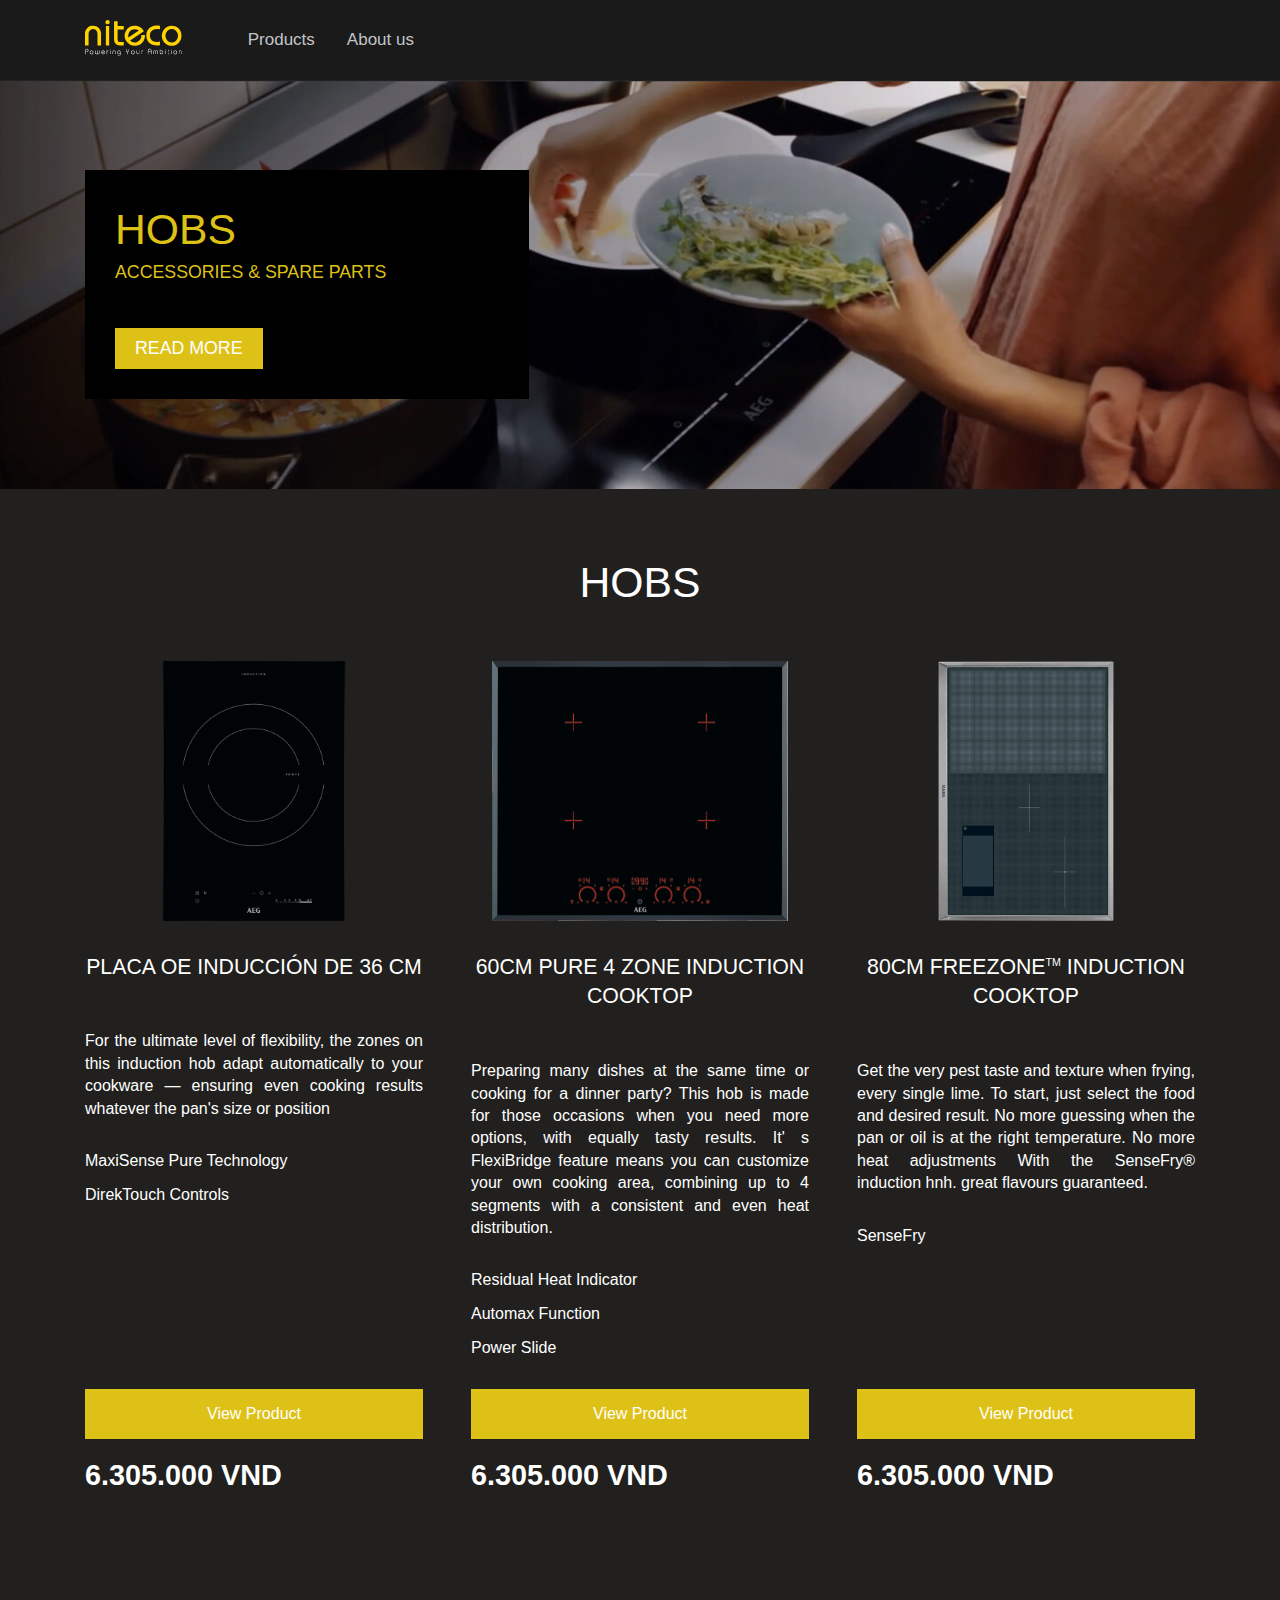
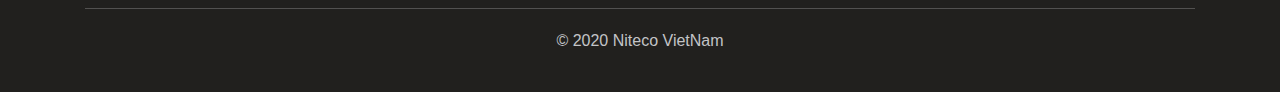
==== commit 9f8899c8: "Niteco" ====
--- a/index.html
+++ b/index.html
@@ -2,763 +2,245 @@
 <html lang="en">
 
 <head>
-    <meta charset="utf-8">
-    <meta http-equiv="X-UA-Compatible" content="IE=edge">
-    <meta name="viewport" content="width=device-width, initial-scale=1">
-    <meta name="description" content="">
-    <meta name="author" content="">
-    <title>Home</title>
-    <link href="css/bootstrap.min.css" type="text/css" rel="stylesheet">
-    <link rel="stylesheet" href="css/fancybox.css">
-    <link href="fonts/fontawesome-pro-5.8.2-web/css/all.min.css" type="text/css" rel="stylesheet">
-    <link href="css/slick.css" type="text/css" rel="stylesheet">
-    <link href="css/animate.css" type="text/css" rel="stylesheet">
-    <link href="css/jquery.fullPage.css" type="text/css" rel="stylesheet">
-    <link rel="stylesheet" href="css/swiper.css">
-    <link href="css/main.css" type="text/css" rel="stylesheet">
-    <!-- HTML5 Shim and Respond.js IE8 support of HTML5 elements and media queries -->
-    <!-- WARNING: Respond.js doesn't work if you view the page via file:// -->
-    <!--[if lt IE 9]>
-        <script src="https://oss.maxcdn.com/libs/html5shiv/3.7.0/html5shiv.js"></script>
-        <script src="https://oss.maxcdn.com/libs/respond.js/1.4.2/respond.min.js"></script>
-    <![endif]-->
+    <meta charset="UTF-8" />
+    <meta name="viewport" content="width=device-width, initial-scale=1.0" />
+    <meta name="description" content="Niteco">
+	<meta name="author" content="">
+    <title>Langding page</title>
+    <link rel="shortcut icon" href="https://niteco.com/favicon.ico" type="image/x-icon">
+    <link rel="stylesheet" href="css/main.css">
 </head>
 
-<body class="home-page">
-    <div class="wrap">
-        <header class="header">
+<body>
+    <header class="header">
+        <div class="container">
+            <div class="header-content-wrap">
+                <div class="logo-header">
+                    <a href="index.html" class="site-logo-link">
+                        <?xml version="1.0" encoding="UTF-8"?>
+                        <svg width="129px" height="48px" viewBox="0 0 129 48" version="1.1" xmlns="http://www.w3.org/2000/svg"
+                            xmlns:xlink="http://www.w3.org/1999/xlink">
+                            <title>Niteco</title>
+                            <defs>
+                                <polygon id="path-1" points="0 47.6553962 128.966842 47.6553962 128.966842 0 0 0"></polygon>
+                            </defs>
+                            <g id="Symbols" stroke="none" stroke-width="1" fill="none" fill-rule="evenodd">
+                                <g id="Footer" transform="translate(-100.000000, -75.000000)">
+                                    <g id="Content">
+                                        <g transform="translate(100.000000, 75.000000)">
+                                            <g id="Col-1">
+                                                <g id="Group-33">
+                                                    <path
+                                                        d="M19.8274363,12.5678491 C18.8340454,10.9363019 17.4799996,9.67562264 15.8020912,8.82067925 C14.1596123,7.98384906 12.3299926,7.55954717 10.3622884,7.55954717 C9.1640419,7.55954717 8.02847852,7.7370566 6.98830246,8.08573585 C5.93949613,8.43713208 4.99697852,8.93886792 4.19072852,9.57373585 C2.66135176,10.7728302 1.56121796,12.2001509 0.921668662,13.8167547 C0.310281338,15.3631698 4.54225352e-05,16.8303396 4.54225352e-05,18.1756981 L4.54225352e-05,33.9504906 L4.74851725,33.9504906 L4.74851725,18.2707925 C4.74851725,17.1776604 5.01605599,16.1723774 5.56657711,15.1987925 C6.12209472,14.2161509 6.83159472,13.4630943 7.73368627,12.8956981 C8.60761585,12.3468679 9.52969331,12.0796981 10.553063,12.0796981 L10.6484504,12.0796981 C12.0265701,12.0796981 13.1298835,12.4089057 14.0201651,13.085434 C14.9576863,13.7981887 15.6076827,14.6282264 16.0064926,15.6235472 C16.4302849,16.6781887 16.644225,17.6970566 16.644225,18.6511698 L16.644225,33.9504906 L21.3926968,33.9504906 L21.3926968,18.3658868 C21.3926968,17.2786415 21.2596088,16.2412075 20.9966123,15.282566 C20.7322532,14.3193962 20.338894,13.4055849 19.8274363,12.5678491"
+                                                        id="Fill-1" fill="#FFD300"></path>
+                                                    <mask id="mask-2" fill="white">
+                                                        <use xlink:href="#path-1"></use>
+                                                    </mask>
+                                                    <g id="Clip-4"></g>
+                                                    <polygon id="Fill-3" fill="#FFD300" mask="url(#mask-2)"
+                                                        points="27.749081 33.9504906 32.3780915 33.9504906 32.3780915 7.98792453 27.749081 7.98792453">
+                                                    </polygon>
+                                                    <path class="niteco-dot"
+                                                        d="M29.9800996,4.52830189e-05 C29.2056454,4.52830189e-05 28.5070468,0.30525283 27.9587968,0.883064151 C27.4314412,1.43868679 27.1525468,2.16547925 27.1525468,2.98510189 C27.1525468,3.78344151 27.4536982,4.47898868 28.0210257,4.9938566 C28.513406,5.44170566 29.1157088,5.71068679 29.811582,5.79355472 L30.0000856,5.81619623 L30.1876806,5.78857358 C30.8358602,5.69302642 31.4168144,5.46796981 31.9160081,5.11929057 L32.0777123,4.98751698 C32.6641173,4.43325283 32.9743532,3.74087547 32.9743532,2.98510189 C32.9743532,1.14389434 31.8265257,4.52830189e-05 29.9800996,4.52830189e-05"
+                                                        id="Fill-5" fill="#FFD300" mask="url(#mask-2)"></path>
+                                                    <path
+                                                        d="M43.482675,1.68819623 L38.7346574,1.68819623 L38.7346574,25.7647245 C38.7346574,28.3354415 39.479587,30.3663849 40.9494602,31.8004981 C42.4107032,33.2269132 44.2771151,33.9505358 46.4978229,33.9505358 L51.6859849,33.9505358 L51.6859849,29.2660075 L47.2627384,29.4068377 C46.6786046,29.4050264 46.1398933,29.3325736 45.6588687,29.1912906 C45.1723933,29.0481962 44.7581398,28.8684226 44.4274637,28.6574038 L44.3779532,28.6266113 C43.7742877,28.2738566 43.557168,27.2776302 43.482675,26.4806491 L43.482675,12.5787623 L51.6859849,12.5787623 L51.6859849,7.98796981 L43.482675,7.98796981 L43.482675,1.68819623 Z"
+                                                        id="Fill-6" fill="#FFD300" mask="url(#mask-2)"></path>
+                                                    <path
+                                                        d="M57.9278134,23.1868075 C57.7420352,22.4822038 57.6457394,21.7902792 57.6393803,21.1169208 L57.8147113,19.372166 C58.1667359,17.7410717 58.7717641,16.3735245 59.6129894,15.3071094 C60.4569401,14.236166 61.446243,13.4455245 62.5531901,12.9569208 C63.6914789,12.4533736 64.9301514,12.1984302 66.2337782,12.1984302 C67.5710176,12.1984302 68.8482993,12.4583547 70.0297394,12.9714113 C70.6443063,13.2385811 71.1762042,13.5555623 71.6322465,13.9282415 L57.9278134,23.1868075 Z M75.1157007,21.3854491 C75.1157007,22.1330717 75.0030528,22.8512604 74.7818451,23.5205434 C74.5461021,24.231034 74.2067958,24.9528453 73.7711937,25.6674113 C72.9826585,26.9634113 71.9529296,27.9700528 70.6243204,28.7425811 C69.9434366,29.1365434 69.2352993,29.4317887 68.5180775,29.620166 C67.8231127,29.8035623 67.0454789,29.8995623 66.2047077,29.9059019 L64.2220141,29.6477887 C62.7380599,29.1899774 61.4971162,28.5075623 60.53325,27.6195623 C60.4274155,27.5217509 60.3243063,27.4234868 60.2252852,27.3234113 L78.5119437,15.004166 L77.8678521,13.8662038 C76.8353979,12.0426566 75.23925,10.524317 73.138912,9.36326038 C72.0306021,8.73156226 70.8950387,8.26695849 69.7644718,7.98303396 C68.6443521,7.70227925 67.416581,7.55963774 66.1152254,7.55963774 C63.6992007,7.55963774 61.4494225,8.18092075 59.4285739,9.40627925 C57.4204437,10.6225811 55.8192993,12.276317 54.681919,14.3009208 C54.0705317,15.3469585 53.5995,16.4296755 53.2815423,17.5196377 C52.9590423,18.6268075 52.7955211,19.7833358 52.7955211,20.9575245 C52.7955211,22.1806189 52.9635845,23.3711094 53.2942606,24.4941283 C53.6185775,25.5945057 54.0837042,26.6740528 54.6950915,27.7305057 C55.9460282,29.7849962 57.6234824,31.4160906 59.6797606,32.5780528 C61.7396725,33.7413736 64.0407782,34.3309585 66.5208486,34.3309585 C68.7701725,34.3309585 70.9109366,33.828317 72.8831831,32.836166 C74.8845,31.8299774 76.547419,30.3143547 77.8342394,28.3182792 C78.4869613,27.2812981 78.9920599,26.1886189 79.3368169,25.0696755 C79.6865704,23.9330717 79.8641725,22.6936755 79.8641725,21.3854491 L79.8641725,19.9694491 L75.1157007,19.9694491 L75.1157007,21.3854491 Z"
+                                                        id="Fill-7" fill="#FFD300" mask="url(#mask-2)"></path>
+                                                    <path
+                                                        d="M97.3220968,7.46467925 L96.0098398,7.46467925 C94.8438433,7.46467925 93.6769384,7.57788679 92.5404665,7.80067925 C91.4117165,8.02211321 90.3329313,8.33456604 89.334544,8.72943396 L89.288213,8.74845283 C87.1292799,9.69169811 85.339632,11.1683774 83.9642377,13.1449811 C82.533882,15.2298113 81.8084842,17.8186415 81.8084842,20.838566 C81.8084842,22.4578868 82.0410475,23.9762264 82.5011778,25.3514717 C82.963125,26.7330566 83.5999489,27.953434 84.3989313,28.9849811 C85.934213,30.9430189 87.8028961,32.3010566 89.9536532,33.0210566 C91.9822236,33.7007547 94.1238961,34.0453585 96.3200757,34.0453585 L97.6055335,34.0453585 L99.9343468,33.8189434 L99.9343468,28.7241509 L98.1696813,29.1638491 C98.019787,29.2009811 97.6477764,29.2643774 96.844706,29.2643774 L96.1769947,29.2643774 C93.9667342,29.2643774 92.1389313,28.9034717 90.7430968,28.190717 C89.390868,27.5010566 88.4270018,26.5917736 87.790632,25.3976604 C87.381375,24.6504906 87.0684137,23.9042264 86.8594701,23.1801509 C86.6582482,22.4836981 86.556956,21.6998491 86.556956,20.8507925 C86.556956,19.2346415 86.8921743,17.7403019 87.5539806,16.4098868 C88.1944384,15.1215849 89.1860123,14.1086038 90.5850264,13.3138868 C91.9981215,12.510566 93.8395511,12.1034717 96.0579877,12.1034717 C96.4127377,12.1034717 96.7852025,12.1179623 97.1649349,12.1469434 C97.5632905,12.1777358 97.9621004,12.2157736 98.3509173,12.2606038 L99.9343468,12.4430943 L99.9343468,7.75766038 L98.7270158,7.57471698 C98.2441743,7.50181132 97.7717799,7.46467925 97.3220968,7.46467925"
+                                                        id="Fill-8" fill="#FFD300" mask="url(#mask-2)"></path>
+                                                    <path
+                                                        d="M115.651725,12.0798792 C116.438898,12.0798792 117.196545,12.1935396 117.903774,12.4176906 C118.623721,12.645917 119.293704,12.9647094 119.901003,13.368634 C121.141038,14.1850868 122.146239,15.3008604 122.888443,16.6860679 C123.631102,18.0730868 124.008109,19.5139925 124.008109,20.9689358 C124.008109,22.2979925 123.681521,23.6913509 123.038338,25.1096151 C122.404239,26.5043321 121.463084,27.6400302 120.160366,28.5805585 C118.902616,29.488483 117.4282,29.9299925 115.651725,29.9299925 C113.918855,29.9299925 112.460338,29.493917 111.192595,28.5968604 C109.877158,27.6658415 108.915563,26.5432755 108.252394,25.1630491 C107.90264,24.4385208 107.649183,23.7352755 107.498834,23.0718792 C107.348031,22.4098415 107.271721,21.7025208 107.271721,20.9689358 C107.271721,19.4320302 107.637827,17.9558038 108.360954,16.5810113 C109.086806,15.2007849 110.067024,14.1248604 111.357024,13.2921057 C112.620225,12.4761057 114.025144,12.0798792 115.651725,12.0798792 M127.828598,16.0018415 C127.212669,14.3952 126.33238,12.9470491 125.211806,11.6972377 C124.075334,10.4288604 122.678137,9.4122566 121.058369,8.67550189 C119.431334,7.93512453 117.612162,7.5597283 115.651725,7.5597283 C113.496426,7.5597283 111.550979,7.99218113 109.86989,8.84395472 C108.211968,9.68395472 106.802507,10.8087849 105.679207,12.1881057 C104.576348,13.5407094 103.749204,15.0078792 103.219577,16.5488604 C102.694038,18.0785208 102.427862,19.5656151 102.427862,20.9689358 C102.427862,22.0403321 102.572306,23.1235019 102.85756,24.1890113 C103.131912,25.2182943 103.514369,26.2525585 103.995394,27.2632755 L104.0122,27.2976906 C105.073725,29.3807094 106.618545,31.1068981 108.603964,32.4273509 C110.621633,33.7690868 112.99269,34.4496906 115.651725,34.4496906 C117.0412,34.4496906 118.339831,34.2685585 119.513095,33.9121811 C120.688176,33.5539925 121.801028,33.0187472 122.839841,32.3091623 C124.833436,30.9008604 126.331017,29.1348226 127.275806,27.0902943 C127.797257,26.032483 128.178352,24.9986717 128.409552,24.016483 C128.640299,23.0329358 128.757035,22.0081811 128.757035,20.9689358 C128.757035,19.2807849 128.444528,17.6093887 127.828598,16.0018415"
+                                                        id="Fill-9" fill="#FFD300" mask="url(#mask-2)"></path>
+                                                    <path
+                                                        d="M3.50062394,38.7110491 C3.17676127,38.5489358 2.80384225,38.4669736 2.39322254,38.4669736 C2.2133493,38.4669736 2.03710986,38.4850868 1.86904648,38.5208604 C1.70234577,38.556634 1.53519085,38.6087094 1.37166972,38.6775396 C1.04053944,38.8210868 0.761190845,39.0669736 0.540891549,39.4084075 C0.321500704,39.7489358 0.210215493,40.1972377 0.210215493,40.7401811 L0.210215493,45.5035019 L0.900183803,45.5035019 L0.900183803,40.6989736 C0.900183803,40.2719547 1.01601127,39.8983698 1.24539507,39.5872755 C1.35668028,39.4324075 1.50839155,39.3115019 1.69598662,39.228634 C1.88903239,39.1430491 2.12977183,39.0991245 2.41184577,39.0991245 C2.62169789,39.0991245 2.80838451,39.124483 2.9660007,39.1738415 C3.11862042,39.2218415 3.25125423,39.2929358 3.35618028,39.3807849 C3.5769338,39.5845585 3.72092324,39.7996528 3.78496901,40.0210868 C3.85174014,40.2552 3.88626127,40.4698415 3.88626127,40.6595774 C3.88626127,40.9752 3.81903592,41.2523321 3.68594789,41.4837283 C3.55195141,41.7169358 3.3779831,41.8881057 3.15495845,42.0072 C2.93147958,42.1267472 2.67938451,42.1874264 2.4068493,42.1874264 L0.971497183,42.1874264 L0.971497183,42.8195774 L2.42501831,42.8195774 C2.62851127,42.8195774 2.8279162,42.7946717 3.01687394,42.745766 C3.20401479,42.6973132 3.3798,42.6312 3.54513803,42.5474264 C3.86127887,42.3721811 4.10974014,42.1290113 4.2828,41.8242566 C4.3813669,41.6539925 4.45676831,41.4760302 4.50627887,41.2958038 C4.55578944,41.1142189 4.58122606,40.9136151 4.58122606,40.6989736 C4.58122606,40.2293887 4.48356761,39.8186717 4.29143028,39.4776906 C4.09702183,39.1335396 3.8313,38.8754264 3.50062394,38.7110491"
+                                                        id="Fill-10" fill="#FEFEFE" mask="url(#mask-2)"></path>
+                                                    <path
+                                                        d="M10.5424342,43.1120151 C10.5424342,43.3900528 10.4752088,43.6798642 10.3416665,43.9737509 C10.2103954,44.2631094 10.0069025,44.5080906 9.73800106,44.7032604 C9.47273345,44.8943547 9.15068768,44.9912604 8.78049401,44.9912604 C8.41847641,44.9912604 8.10051866,44.8957132 7.83388838,44.706883 C7.56226162,44.514883 7.35513486,44.2726189 7.2179588,43.986883 C7.14528275,43.8369962 7.09213838,43.6902792 7.06079683,43.5512604 C7.02990951,43.4131472 7.01355739,43.2650717 7.01355739,43.1120151 C7.01355739,42.7909585 7.08986725,42.4821283 7.2411243,42.1954868 C7.39147289,41.9092981 7.60359613,41.6769962 7.87068063,41.5044679 C8.13549401,41.3332981 8.44209613,41.2463547 8.78049401,41.2463547 C8.94719472,41.2463547 9.10844472,41.2708075 9.25970176,41.3188075 C9.41232148,41.3668075 9.55403979,41.4342792 9.68167711,41.5198642 C9.94240246,41.6914868 10.153163,41.9251472 10.3085081,42.2145057 C10.4638532,42.5047698 10.5424342,42.8063547 10.5424342,43.1120151 M10.540163,41.3971472 C10.3316736,41.1648453 10.0750363,40.9782792 9.77615599,40.8419774 C9.4772757,40.7061283 9.14251162,40.6368453 8.78049401,40.6368453 C8.38213838,40.6368453 8.02375458,40.7160906 7.71578979,40.872317 C7.41055035,41.0271849 7.15073345,41.2345811 6.94406092,41.488166 C6.73965951,41.7394868 6.58613134,42.0111849 6.48892711,42.2951094 C6.39126866,42.5781283 6.3417581,42.8529962 6.3417581,43.1120151 C6.3417581,43.3094491 6.36855739,43.5086943 6.42079331,43.704317 C6.47212077,43.8967698 6.54434261,44.0901283 6.6356419,44.2825811 C6.83186725,44.667034 7.11712077,44.9858264 7.48368063,45.2294491 C7.85342007,45.4757887 8.28993063,45.6007698 8.78049401,45.6007698 C9.03758556,45.6007698 9.27741655,45.5672604 9.49226514,45.5020528 C9.70847641,45.4363925 9.91242359,45.3381283 10.1009271,45.2086189 C10.4697581,44.9486943 10.7459271,44.6226566 10.9217123,44.2436377 C11.0189165,44.0457509 11.0893215,43.8542038 11.1320187,43.6744302 C11.1742616,43.4937509 11.1956102,43.3044679 11.1956102,43.1120151 C11.1956102,42.7995623 11.1383778,42.4902792 11.0243673,42.1932226 C10.9099025,41.8957132 10.7472898,41.6280906 10.540163,41.3971472"
+                                                        id="Fill-11" fill="#FEFEFE" mask="url(#mask-2)"></path>
+                                                    <path
+                                                        d="M18.8413585,43.9088604 C18.8413585,44.0709736 18.812288,44.2195019 18.7541472,44.349917 C18.6955521,44.4816906 18.6142458,44.5971623 18.5115908,44.6940679 C18.4093901,44.7914264 18.2958338,44.8661434 18.1759183,44.9164075 C17.9892317,44.9952 17.7666613,45.0178415 17.560443,44.9576151 C17.4804993,44.9345208 17.399193,44.9001057 17.3156155,44.853917 C17.1625415,44.776483 17.0371754,44.6623698 16.9436049,44.5156528 C16.8886437,44.4273509 16.8477634,44.3404075 16.8223268,44.2570868 C16.7968901,44.1751245 16.7841718,44.0827472 16.7841718,43.9831245 L16.7841718,40.7200302 L16.1309958,40.7200302 L16.1309958,43.9459925 C16.1309958,44.1081057 16.1046507,44.2534642 16.0515063,44.3775396 C15.9997246,44.4993509 15.9225063,44.605766 15.818943,44.6949736 C15.6027317,44.8942189 15.3697141,44.9911245 15.1067176,44.9911245 C14.9781718,44.9911245 14.8550768,44.9662189 14.7401577,44.9168604 C14.6225134,44.8665962 14.5125908,44.7950491 14.4135697,44.704483 C14.3041014,44.6039547 14.2196155,44.4898415 14.1628373,44.3666717 C14.1060592,44.2448604 14.0783514,44.1031245 14.0783514,43.9459925 L14.0783514,40.7200302 L13.4433444,40.7200302 L13.4433444,43.9641057 C13.4433444,44.1348226 13.4669641,44.2955774 13.5128408,44.4436528 C13.5569007,44.5876528 13.6204923,44.7280302 13.702707,44.8643321 C13.8644113,45.1170113 14.0719923,45.3053887 14.3195451,45.4249358 C14.561193,45.5413132 14.8264606,45.600634 15.1067176,45.600634 C15.754443,45.600634 16.2104852,45.3628981 16.4662141,44.8933132 C16.7337528,45.3628981 17.1920662,45.600634 17.8316155,45.600634 C18.1563866,45.600634 18.4479993,45.5227472 18.6991859,45.3692377 C18.9490099,45.2157283 19.1438725,45.0060679 19.277869,44.7461434 C19.4095944,44.4893887 19.4763655,44.2077283 19.4763655,43.9088604 L19.4763655,40.7200302 L18.8413585,40.7200302 L18.8413585,43.9088604 Z"
+                                                        id="Fill-12" fill="#FEFEFE" mask="url(#mask-2)"></path>
+                                                    <path
+                                                        d="M26.0504144,43.1929358 C26.0504144,43.3523321 26.0263405,43.5062943 25.9791011,43.6507472 C25.9291363,43.8001811 25.8587313,43.9500679 25.7692489,44.0967849 C25.6057278,44.3653132 25.3831574,44.5822189 25.1088053,44.7420679 C24.9657243,44.8249358 24.8162842,44.8869736 24.6650271,44.9268226 C24.5137701,44.9666717 24.3447982,44.9865962 24.1812771,44.9879547 L23.7765623,44.9372377 C23.4586046,44.8421434 23.1919743,44.6967849 22.9843933,44.5056906 C22.7772665,44.3145962 22.6278264,44.1022189 22.5387982,43.8694642 C22.4316011,43.6172377 22.3780025,43.3677283 22.377094,43.1413132 L22.4116151,42.7872 C22.4842912,42.4425962 22.6123827,42.1527849 22.7908933,41.9263698 C22.9694039,41.7004075 23.179256,41.5328604 23.4145447,41.4287094 C23.8992032,41.2149736 24.4906046,41.2195019 24.9788968,41.4314264 C25.1701257,41.5142943 25.3281961,41.6243321 25.4521996,41.7592755 L22.5546961,43.7168604 L22.9416961,44.2358038 L26.3965342,41.9091623 L26.3329426,41.7959547 C26.1444391,41.4631245 25.8514637,41.1850868 25.4631011,40.9704453 C25.2577912,40.8531623 25.0483933,40.7675774 24.8403581,40.7150491 C24.6323229,40.6634264 24.4043018,40.6367094 24.1631081,40.6367094 C23.7179673,40.6367094 23.304168,40.7512755 22.9317032,40.9767849 C22.5606011,41.2018415 22.2653546,41.5070491 22.054594,41.8819925 C21.9410377,42.0771623 21.8538264,42.277766 21.7947771,42.4783698 C21.736182,42.6821434 21.7062032,42.8940679 21.7062032,43.1096151 C21.7062032,43.3346717 21.7370905,43.5538415 21.7975025,43.7603321 C21.8583687,43.9650113 21.9446715,44.1647094 22.0564109,44.3580679 C22.2876116,44.7379925 22.5969391,45.0395774 22.9771257,45.253766 C23.3573123,45.4688604 23.7829215,45.5775396 24.2421433,45.5775396 C24.658668,45.5775396 25.0547525,45.4847094 25.4190412,45.3008604 C25.7869637,45.1161057 26.0926574,44.8371623 26.3293088,44.4708226 C26.4501327,44.2788226 26.5432489,44.0773132 26.6068405,43.8708226 C26.6708863,43.6634264 26.7031363,43.4352 26.7031363,43.1929358 L26.7031363,43.0525585 L26.0504144,43.0525585 L26.0504144,43.1929358 Z"
+                                                        id="Fill-13" fill="#FEFEFE" mask="url(#mask-2)"></path>
+                                                    <path
+                                                        d="M29.4793162,41.2790038 L29.4793162,40.7202113 L28.8265944,40.7202113 L28.8265944,45.5039094 L29.4793162,45.5039094 L29.4793162,42.9200604 C29.4793162,42.7633811 29.4979394,42.611683 29.5351859,42.4694943 C29.5733408,42.3245887 29.626031,42.1842113 29.6914394,42.0533434 C29.8113549,41.8165132 29.9739676,41.6353811 30.1724641,41.5153811 C30.3723232,41.3953811 30.5958021,41.3347019 30.8279113,41.3342491 L31.2389852,41.363683 L31.2389852,40.7202113 L30.8006577,40.7202113 C30.2478655,40.7202113 29.80545,40.9081358 29.4793162,41.2790038"
+                                                        id="Fill-14" fill="#FEFEFE" mask="url(#mask-2)"></path>
+                                                    <polygon id="Fill-15" fill="#FEFEFE" mask="url(#mask-2)"
+                                                        points="33.3705739 45.5035472 34.0010387 45.5035472 34.0010387 40.7203019 33.3705739 40.7203019">
+                                                    </polygon>
+                                                    <path
+                                                        d="M33.6693634,39.1654189 C33.5567155,39.1654189 33.4545148,39.2102491 33.3745711,39.2953811 C33.2946275,39.3796075 33.2546556,39.4860226 33.2546556,39.6114566 C33.2546556,39.727834 33.297807,39.8288151 33.3786592,39.9021736 C33.4536063,39.9700981 33.5458141,40.0113057 33.652557,40.0239849 L33.6716345,40.0257962 L33.6902577,40.0235321 C33.7947296,40.007683 33.8883,39.9719094 33.9841415,39.9030792 C34.0713528,39.8215698 34.1167754,39.7205887 34.1167754,39.6114566 C34.1167754,39.3320604 33.9491662,39.1654189 33.6693634,39.1654189"
+                                                        id="Fill-16" fill="#FEFEFE" mask="url(#mask-2)"></path>
+                                                    <path
+                                                        d="M40.3811335,41.5467623 C40.2012602,41.2506113 39.9555243,41.0219321 39.6516475,40.867517 C39.3509504,40.7149132 39.015732,40.6370264 38.6546229,40.6370264 C38.4365947,40.6370264 38.2299222,40.6691774 38.0414187,40.7325736 C37.8520067,40.7959698 37.6816722,40.8865358 37.5372285,41.0001962 C37.2587884,41.2184604 37.0589292,41.4774792 36.943556,41.7695547 C36.8304539,42.0548377 36.7736757,42.323366 36.7736757,42.5683472 L36.7736757,45.5035925 L37.4263975,45.5035925 L37.4263975,42.5869132 C37.4263975,42.3532528 37.4859011,42.1300075 37.6035454,41.9226113 C37.7211898,41.7143094 37.8783518,41.5467623 38.0704891,41.4258566 C38.2635349,41.3049509 38.4665736,41.246083 38.7104926,41.246083 C39.0052849,41.246083 39.2537461,41.3217057 39.449063,41.470234 C39.648468,41.6219321 39.7933658,41.8071396 39.8796687,42.0213283 C39.9682426,42.2427623 40.0127567,42.4578566 40.0127567,42.6607245 L40.0127567,45.5035925 L40.666387,45.5035925 L40.666387,42.6054792 C40.666387,42.4053283 40.6418588,42.2151396 40.5937109,42.0408 C40.545563,41.8651019 40.4737954,41.6989132 40.3811335,41.5467623"
+                                                        id="Fill-17" fill="#FEFEFE" mask="url(#mask-2)"></path>
+                                                    <path
+                                                        d="M46.8308155,41.2615245 C46.6132415,41.0446189 46.3593296,40.8784302 46.0745303,40.767034 C45.5308225,40.5542038 44.9294282,40.542883 44.3884458,40.7480151 C44.1281746,40.8462792 43.8878894,40.9952604 43.675312,41.1895245 C43.4609176,41.3846943 43.282407,41.6323925 43.1438683,41.9253736 C43.0057838,42.2160906 42.9163014,42.5652226 42.877238,42.9754868 C42.877238,43.3581283 42.9394669,43.7176755 43.062562,44.0428075 C43.1861113,44.3706566 43.3582627,44.6518642 43.5749282,44.8787321 C43.7906852,45.1060528 44.0405092,45.2812981 44.3175866,45.3999396 C44.5937556,45.5176755 44.882643,45.5774491 45.1760725,45.5774491 C45.7629317,45.5774491 46.2807486,45.3786566 46.7140796,44.9860528 L46.7608648,44.9443925 L46.7608648,44.0473358 L46.5187627,44.2986566 C46.3066394,44.5182792 46.0845232,44.6871849 45.8596817,44.8003925 C45.5022063,44.9810717 45.1074845,45.0186566 44.7522803,44.8991094 C44.6141958,44.8529208 44.4824704,44.7868075 44.3616465,44.7025811 C44.1063718,44.5223547 43.9024246,44.2828075 43.7543472,43.9902792 C43.6053613,43.6968453 43.5299599,43.3866566 43.5295056,43.0800906 C43.5649352,42.6739019 43.6603225,42.3374491 43.8106711,42.0825057 C43.9791887,41.812166 44.1872239,41.6102038 44.4275092,41.4820528 C44.9366958,41.2126189 45.5253718,41.2302792 46.0304704,41.502883 C46.2921042,41.6437132 46.5055901,41.8547321 46.6650232,42.1296 C46.8244563,42.4058264 46.9057627,42.7354868 46.9057627,43.1095245 L46.9057627,45.1735245 C46.9057627,45.5212981 46.8576148,45.820166 46.7626817,46.0615245 C46.6691113,46.2983547 46.539657,46.4889962 46.3788613,46.6293736 C46.2153401,46.7711094 46.0281993,46.8743547 45.8242521,46.9359396 C45.4427028,47.052317 44.9634951,47.0568453 44.5406113,46.9785057 C44.3502908,46.9436377 44.1676923,46.8915623 43.9982662,46.8245434 L43.8592732,46.7697509 L43.6589599,47.3715623 L43.7847803,47.4195623 C44.1954,47.5757887 44.6373613,47.6554868 45.0974915,47.6554868 C45.5321852,47.6554868 45.9387169,47.5753358 46.3066394,47.4172981 C46.6822838,47.2551849 46.9857063,46.996166 47.2078225,46.6456755 C47.4281218,46.2969962 47.5403155,45.8532226 47.5403155,45.3261283 L47.5403155,43.1280906 C47.5403155,42.735034 47.4762697,42.3768453 47.3495408,42.0625811 C47.2214493,41.7460528 47.047481,41.4766189 46.8308155,41.2615245"
+                                                        id="Fill-18" fill="#FEFEFE" mask="url(#mask-2)"></path>
+                                                    <path
+                                                        d="M58.1810894,40.5878491 C58.1810894,40.7291321 58.1651915,40.8636226 58.13385,40.9858868 C58.1029627,41.1095094 58.0570859,41.2308679 57.9989451,41.3431698 C57.8731246,41.5695849 57.696431,41.7502642 57.4729521,41.8802264 C57.2499275,42.0106415 56.9783007,42.0763019 56.664431,42.0763019 C56.2942373,42.0763019 55.9612901,41.9449811 55.6474204,41.6755472 C55.3399099,41.4106415 55.1904697,41.0551698 55.1904697,40.5878491 L55.1904697,38.5781887 L54.5000472,38.5781887 L54.5000472,40.5878491 C54.5000472,40.9478491 54.5849873,41.2965283 54.7521423,41.6234717 C54.9202056,41.9522264 55.1591282,42.2207547 55.461188,42.4213585 C55.7282725,42.5988679 56.0257901,42.6998491 56.3473817,42.7224906 L56.3473817,45.5037736 L57.0378042,45.5037736 L57.0378042,42.7211321 C57.2821775,42.6993962 57.5329099,42.6206038 57.7840965,42.4861132 C58.0866106,42.3258113 58.345519,42.0767547 58.5549169,41.7457358 C58.7643148,41.4124528 58.871512,41.0103396 58.871512,40.550717 L58.871512,38.5781887 L58.1810894,38.5781887 L58.1810894,40.5878491 Z"
+                                                        id="Fill-19" fill="#FEFEFE" mask="url(#mask-2)"></path>
+                                                    <path
+                                                        d="M65.5658398,43.1120151 C65.5658398,43.3900528 65.4986144,43.6798642 65.3655264,43.9737509 C65.2338011,44.2631094 65.0303081,44.5080906 64.7614067,44.7032604 C64.4961391,44.8943547 64.1740933,44.9912604 63.8038996,44.9912604 C63.441882,44.9912604 63.1239243,44.8957132 62.857294,44.706883 C62.5856673,44.514883 62.3785405,44.2726189 62.2413644,43.986883 C62.1686884,43.8369962 62.1159982,43.6902792 62.0842025,43.5512604 C62.0533151,43.4131472 62.036963,43.2650717 62.036963,43.1120151 C62.036963,42.7909585 62.1132729,42.4821283 62.2645299,42.1954868 C62.4148785,41.9092981 62.6270018,41.6769962 62.8945405,41.5044679 C63.1593539,41.3332981 63.4655018,41.2463547 63.8038996,41.2463547 C63.9706004,41.2463547 64.1318504,41.2708075 64.2835616,41.3188075 C64.4357271,41.3668075 64.5774454,41.4342792 64.7050827,41.5198642 C64.9658081,41.6914868 65.1770229,41.9251472 65.3319137,42.2145057 C65.4872588,42.5047698 65.5658398,42.8063547 65.5658398,43.1120151 M65.5635687,41.3971472 C65.3550792,41.1648453 65.0984419,40.9782792 64.7995616,40.8419774 C64.5011356,40.7061283 64.1659173,40.6368453 63.8038996,40.6368453 C63.405544,40.6368453 63.0476144,40.7160906 62.7396496,40.872317 C62.433956,41.0271849 62.1745933,41.2345811 61.9674665,41.488166 C61.7630651,41.7394868 61.609537,42.0111849 61.5123327,42.2951094 C61.4146743,42.5781283 61.365618,42.8529962 61.365618,43.1120151 C61.365618,43.3094491 61.391963,43.5086943 61.4441989,43.704317 C61.4959806,43.8967698 61.5677482,44.0901283 61.6590475,44.2825811 C61.8552729,44.667034 62.1405264,44.9858264 62.5070863,45.2294491 C62.8768257,45.4757887 63.3133363,45.6007698 63.8038996,45.6007698 C64.0609912,45.6007698 64.3008222,45.5672604 64.5156708,45.5020528 C64.731882,45.4363925 64.9358292,45.3381283 65.124787,45.2086189 C65.4931637,44.9486943 65.7693327,44.6226566 65.945118,44.2436377 C66.0423222,44.0457509 66.1127271,43.8542038 66.1554243,43.6744302 C66.1976673,43.4937509 66.2190158,43.3044679 66.2190158,43.1120151 C66.2190158,42.7995623 66.1617835,42.4902792 66.0477729,42.1932226 C65.9337623,41.8957132 65.7706954,41.6280906 65.5635687,41.3971472"
+                                                        id="Fill-20" fill="#FEFEFE" mask="url(#mask-2)"></path>
+                                                    <path
+                                                        d="M71.9529296,43.6742943 C71.9529296,43.8690113 71.9165915,44.0483321 71.8448239,44.2063698 C71.7726021,44.365766 71.6740352,44.5043321 71.5532113,44.6161811 C71.1303275,45.0010868 70.6184155,45.0952755 70.0615352,44.7950491 C69.8684894,44.6931623 69.7072394,44.5401057 69.5805106,44.3390491 C69.5101056,44.2290113 69.4560528,44.1171623 69.4197148,44.005766 C69.3842852,43.896634 69.3661162,43.7788981 69.3661162,43.6557283 L69.3661162,40.720483 L68.7129401,40.720483 L68.7129401,43.7159547 C68.7129401,43.9142943 68.7379225,44.0967849 68.7860704,44.2579925 C68.8346725,44.4187472 68.9059859,44.5758792 69.0013732,44.7289358 C69.1912394,45.0105962 69.43425,45.2252377 69.7249542,45.3665208 C70.0124789,45.5064453 70.3236232,45.5775396 70.6502113,45.5775396 C70.9804331,45.5775396 71.2970282,45.5037283 71.5904577,45.3570113 C71.8875211,45.2089358 72.1300775,44.9902189 72.308588,44.709917 C72.4085176,44.5600302 72.4843732,44.3974642 72.5334296,44.2262943 C72.5815775,44.0573887 72.6056514,43.8717283 72.6056514,43.6742943 L72.6056514,40.720483 L71.9529296,40.720483 L71.9529296,43.6742943 Z"
+                                                        id="Fill-21" fill="#FEFEFE" mask="url(#mask-2)"></path>
+                                                    <path
+                                                        d="M75.9433447,41.2790038 L75.9433447,40.7202113 L75.2906229,40.7202113 L75.2906229,45.5039094 L75.9433447,45.5039094 L75.9433447,42.9200604 C75.9433447,42.7633811 75.961968,42.611683 75.9992144,42.4694943 C76.0373694,42.3245887 76.0900595,42.1842113 76.155468,42.0533434 C76.2758377,41.8165132 76.4379961,41.6353811 76.6364926,41.5153811 C76.8363518,41.3953811 77.0598306,41.3347019 77.2919398,41.3342491 L77.7030137,41.363683 L77.7030137,40.7202113 L77.2646863,40.7202113 C76.711894,40.7202113 76.2694785,40.9081358 75.9433447,41.2790038"
+                                                        id="Fill-22" fill="#FEFEFE" mask="url(#mask-2)"></path>
+                                                    <path
+                                                        d="M88.0206972,39.168317 C87.8158415,38.9509585 87.5555704,38.7775245 87.246243,38.6525434 C86.9396408,38.5293736 86.5907958,38.466883 86.2097007,38.466883 C85.6714437,38.466883 85.2113134,38.5823547 84.8429366,38.8096755 C84.472743,39.0374491 84.1988451,39.3336 84.0285106,39.6899774 C83.8613556,40.0400151 83.775507,40.4276377 83.775507,40.8424302 L83.775507,45.5038642 L84.4477606,45.5038642 L84.4477606,40.7405434 C84.4477606,40.3896 84.5254331,40.0889208 84.6794155,39.8462038 C84.831581,39.6034868 85.0405246,39.4205434 85.2989789,39.3014491 C85.5628838,39.1796377 85.8694859,39.1180528 86.2097007,39.1180528 C86.5739894,39.1180528 86.891493,39.1864302 87.1513099,39.3218264 C87.4070387,39.4549585 87.605081,39.642883 87.7399859,39.8806189 C87.8144789,40.0092226 87.8698944,40.1400906 87.9048697,40.2705057 C87.9398451,40.4009208 87.9575599,40.5449208 87.9575599,40.698883 L87.9575599,41.632166 L84.555412,41.632166 L84.555412,42.264317 L87.9575599,42.264317 L87.9575599,45.5038642 L88.6479824,45.5038642 L88.6479824,40.8605434 C88.6479824,40.528166 88.5943838,40.2143547 88.4885493,39.928166 C88.3818063,39.6406189 88.2241901,39.3852226 88.0206972,39.168317"
+                                                        id="Fill-23" fill="#FEFEFE" mask="url(#mask-2)"></path>
+                                                    <path
+                                                        d="M96.9064806,41.3723321 C96.7415968,41.1173887 96.530382,40.9253887 96.2791954,40.801766 C95.7354877,40.5345962 95.0691391,40.5635774 94.5694912,40.8710491 C94.3900722,40.9815396 94.2474454,41.121917 94.143882,41.2903698 C94.043044,41.1255396 93.9035968,40.9883321 93.7250863,40.881917 C93.2386109,40.5893887 92.6008785,40.5504453 92.0335511,40.8121811 C91.777368,40.9308226 91.5652447,41.1119547 91.402632,41.3524075 C91.3149665,41.4832755 91.247287,41.6218415 91.2023187,41.7649358 C91.1564419,41.9093887 91.1328222,42.0674264 91.1328222,42.2349736 L91.1328222,45.5039547 L91.7678292,45.5039547 L91.7669208,42.3445585 C91.7891778,42.0950491 91.8477729,41.8867472 91.9363468,41.7318792 C92.0399102,41.5684075 92.1670933,41.4456906 92.315625,41.3664453 C92.6208644,41.2029736 93.0010511,41.2120302 93.3108327,41.3714264 C93.4734454,41.4651623 93.6006285,41.5901434 93.6987412,41.7540679 C93.7945827,41.9148226 93.8436391,42.1095396 93.8436391,42.3323321 L93.8436391,45.5039547 L94.4736496,45.5039547 L94.4736496,42.2906717 C94.4736496,42.1915019 94.4881849,42.0927849 94.5158926,41.9976906 C94.544963,41.9035019 94.5835722,41.8174642 94.6339912,41.7391245 C94.7307412,41.580634 94.8556532,41.4619925 95.006456,41.3868226 C95.304882,41.236483 95.6614489,41.2283321 95.988037,41.3813887 C96.1411109,41.4533887 96.2637518,41.5647849 96.3636813,41.7232755 C96.4181884,41.8079547 96.4604313,41.8967094 96.4890475,41.985917 C96.5167553,42.073766 96.5308363,42.1702189 96.5308363,42.2721057 L96.5308363,45.5039547 L97.1658433,45.5039547 L97.1658433,42.2906717 C97.1658433,42.1149736 97.143132,41.9478792 97.0972553,41.7930113 C97.0513785,41.6381434 96.9873327,41.4964075 96.9064806,41.3723321"
+                                                        id="Fill-24" fill="#FEFEFE" mask="url(#mask-2)"></path>
+                                                    <path
+                                                        d="M103.200863,40.9942189 C102.845205,40.7573887 102.474102,40.6369358 102.098912,40.6369358 C101.914043,40.6369358 101.747796,40.6482566 101.604261,40.6713509 C101.460271,40.6939925 101.322187,40.7293132 101.190007,40.7768604 C100.938367,40.8782943 100.694902,41.0349736 100.466426,41.2428226 L100.421004,41.2849358 L100.421004,42.1502943 L100.669011,41.8641057 C100.832078,41.6757283 101.030574,41.5240302 101.258141,41.412634 C101.608803,41.2410113 102.028507,41.185766 102.409602,41.3175396 C102.54905,41.3659925 102.687588,41.436634 102.821585,41.5272 C103.075497,41.7010868 103.276264,41.932483 103.418437,42.2145962 C103.561064,42.4989736 103.632831,42.7928604 103.632831,43.0867472 L103.63374,43.2728604 C103.605124,43.5957283 103.498835,43.8896151 103.318962,44.1468226 C103.135909,44.4076528 102.917881,44.6127849 102.669874,44.7558792 C102.156145,45.0533887 101.628335,45.0289358 101.148219,44.7364075 C100.894307,44.5815396 100.682638,44.3596528 100.520479,44.076634 C100.357867,43.7940679 100.276106,43.468483 100.276106,43.1093887 L100.276106,38.5783698 L99.6229299,38.5783698 L99.6229299,43.1125585 C99.6229299,43.5178415 99.7146835,43.9140679 99.8968278,44.2917283 C100.079881,44.6725585 100.347419,44.9850113 100.693085,45.2209358 C100.880226,45.3450113 101.074634,45.4401057 101.273585,45.5035019 C101.473898,45.5682566 101.689201,45.6004075 101.91268,45.6004075 C102.167046,45.6004075 102.467743,45.5465208 102.807504,45.4392 C103.157712,45.3278038 103.4843,45.097766 103.778183,44.7563321 C103.939888,44.5711245 104.067979,44.3524075 104.159279,44.1051623 C104.249669,43.8588226 104.295546,43.5835019 104.295546,43.2878038 L104.295546,43.1025962 C104.295546,42.6715019 104.195162,42.2621434 103.99712,41.8867472 C103.798169,41.5099925 103.530176,41.2093132 103.200863,40.9942189"
+                                                        id="Fill-25" fill="#FEFEFE" mask="url(#mask-2)"></path>
+                                                    <path
+                                                        d="M107.130094,39.1654189 C107.017446,39.1654189 106.915245,39.2102491 106.834848,39.2953811 C106.755358,39.3796075 106.714932,39.4860226 106.714932,39.6114566 C106.714932,39.727834 106.758538,39.8288151 106.83939,39.9021736 C106.913883,39.9700981 107.00609,40.0113057 107.113288,40.0239849 L107.131911,40.0257962 L107.150534,40.0235321 C107.25546,40.007683 107.349031,39.9719094 107.444872,39.9030792 C107.531629,39.8215698 107.577052,39.7205887 107.577052,39.6114566 C107.577052,39.3320604 107.409897,39.1654189 107.130094,39.1654189"
+                                                        id="Fill-26" fill="#FEFEFE" mask="url(#mask-2)"></path>
+                                                    <polygon id="Fill-27" fill="#FEFEFE" mask="url(#mask-2)"
+                                                        points="106.831077 45.5035472 107.461088 45.5035472 107.461088 40.7203019 106.831077 40.7203019">
+                                                    </polygon>
+                                                    <path
+                                                        d="M110.887219,39.4939925 L110.234043,39.4939925 L110.234043,44.0453887 C110.234043,44.5077283 110.365314,44.8708981 110.624223,45.1235774 C110.882677,45.3758038 111.214261,45.5035019 111.609437,45.5035019 L112.483821,45.5035019 L112.483821,44.8663698 L111.762511,44.8894642 C111.633511,44.8894642 111.514504,44.8736151 111.407761,44.841917 C111.300564,44.8106717 111.208356,44.7703698 111.127958,44.7192 C110.991237,44.6390491 110.910385,44.4592755 110.887219,44.1970868 L110.887219,41.3438038 L112.483821,41.3438038 L112.483821,40.7202566 L110.887219,40.7202566 L110.887219,39.4939925 Z"
+                                                        id="Fill-28" fill="#FEFEFE" mask="url(#mask-2)"></path>
+                                                    <path
+                                                        d="M115.076812,39.1654189 C114.964618,39.1654189 114.862418,39.2102491 114.78202,39.2953811 C114.70253,39.3796075 114.662104,39.4860226 114.662104,39.6114566 C114.662104,39.727834 114.70571,39.8288151 114.786562,39.9021736 C114.861055,39.9700981 114.953263,40.0113057 115.060006,40.0239849 L115.079083,40.0257962 L115.097706,40.0235321 C115.202178,40.007683 115.295749,39.9719094 115.392044,39.9030792 C115.478801,39.8215698 115.524224,39.7205887 115.524224,39.6114566 C115.524224,39.3320604 115.357069,39.1654189 115.076812,39.1654189"
+                                                        id="Fill-29" fill="#FEFEFE" mask="url(#mask-2)"></path>
+                                                    <polygon id="Fill-30" fill="#FEFEFE" mask="url(#mask-2)"
+                                                        points="114.77775 45.5035472 115.408215 45.5035472 115.408215 40.7203019 114.77775 40.7203019">
+                                                    </polygon>
+                                                    <path
+                                                        d="M122.153688,43.1120151 C122.153688,43.3900528 122.086463,43.6798642 121.952921,43.9737509 C121.82165,44.2631094 121.618157,44.5080906 121.349255,44.7032604 C121.083988,44.8943547 120.761942,44.9912604 120.391748,44.9912604 C120.029731,44.9912604 119.711773,44.8957132 119.445143,44.706883 C119.173516,44.514883 118.966389,44.2726189 118.829213,43.986883 C118.756537,43.8369962 118.703847,43.6902792 118.672051,43.5512604 C118.641164,43.4131472 118.624812,43.2650717 118.624812,43.1120151 C118.624812,42.7909585 118.701121,42.4821283 118.852379,42.1954868 C119.002727,41.9092981 119.21485,41.6769962 119.481935,41.5044679 C119.747202,41.3332981 120.05335,41.2463547 120.391748,41.2463547 C120.558449,41.2463547 120.719699,41.2708075 120.87141,41.3188075 C121.023576,41.3668075 121.165294,41.4342792 121.292931,41.5198642 C121.553657,41.6914868 121.764871,41.9251472 121.919762,42.2145057 C122.075107,42.5047698 122.153688,42.8063547 122.153688,43.1120151 M122.151417,41.3971472 C121.942928,41.1648453 121.68629,40.9782792 121.38741,40.8419774 C121.088984,40.7061283 120.753766,40.6368453 120.391748,40.6368453 C119.993393,40.6368453 119.635009,40.7160906 119.327044,40.872317 C119.021805,41.0271849 118.761988,41.2345811 118.555315,41.488166 C118.350914,41.7394868 118.197386,42.0111849 118.100181,42.2951094 C118.002523,42.5781283 117.953467,42.8529962 117.953467,43.1120151 C117.953467,43.3094491 117.979812,43.5086943 118.032048,43.704317 C118.083829,43.8967698 118.155597,44.0901283 118.246896,44.2825811 C118.443121,44.667034 118.728375,44.9858264 119.094935,45.2294491 C119.464674,45.4757887 119.901185,45.6007698 120.391748,45.6007698 C120.64884,45.6007698 120.888671,45.5672604 121.103519,45.5020528 C121.319731,45.4363925 121.523678,45.3381283 121.712181,45.2086189 C122.081012,44.9486943 122.357181,44.6226566 122.532967,44.2436377 C122.630171,44.0457509 122.700576,43.8542038 122.743273,43.6744302 C122.785516,43.4937509 122.806864,43.3044679 122.806864,43.1120151 C122.806864,42.7995623 122.749632,42.4902792 122.635621,42.1932226 C122.521157,41.8957132 122.358544,41.6280906 122.151417,41.3971472"
+                                                        id="Fill-31" fill="#FEFEFE" mask="url(#mask-2)"></path>
+                                                    <path
+                                                        d="M128.894347,42.0407547 C128.846199,41.8650566 128.774432,41.6988679 128.68177,41.546717 C128.501442,41.250566 128.256161,41.0218868 127.952284,40.8679245 C127.652041,40.7148679 127.315914,40.6369811 126.955259,40.6369811 C126.736777,40.6369811 126.530558,40.6691321 126.341601,40.7325283 C126.152189,40.7959245 125.982308,40.8864906 125.837865,41.0006038 C125.55897,41.2188679 125.359565,41.477434 125.243738,41.7695094 C125.13109,42.0547925 125.073858,42.3237736 125.073858,42.5687547 L125.073858,45.5035472 L125.727034,45.5035472 L125.727034,42.5873208 C125.727034,42.3532075 125.786537,42.1299623 125.903727,41.922566 C126.021372,41.7142642 126.178534,41.5471698 126.371125,41.4262642 C126.563717,41.3049057 126.76721,41.2464906 127.011129,41.2464906 C127.305921,41.2464906 127.554382,41.3216604 127.749245,41.4701887 C127.949104,41.6218868 128.093548,41.8070943 128.179851,42.021283 C128.268425,42.242717 128.313847,42.4578113 128.313847,42.6606792 L128.313847,45.5035472 L128.966569,45.5035472 L128.966569,42.605434 C128.966569,42.405283 128.942041,42.2150943 128.894347,42.0407547"
+                                                        id="Fill-32" fill="#FEFEFE" mask="url(#mask-2)"></path>
+                                                </g>
+                                            </g>
+                                        </g>
+                                    </g>
+                                </g>
+                            </g>
+                        </svg>
+                    </a>
+                </div>
+                <div class="menu-header">
+                    <ul>
+                        <li>
+                            <a href="index.html">Products</a>
+                        </li>
+                        <li>
+                            <a href="index.html">About us</a>
+                        </li>
+                    </ul>
+                </div>
+            </div>
+        </div>
+    </header>
+    <div class="banner-home-wrap">
+        <div class="image-banner">
+            <img src="images/herohob.jpg" alt="">
+        </div>
+        <div class="content-banner-wrap">
             <div class="container">
-                <div class="row align-items-center justify-content-between">
-                    <a href="index.html" title="CIC" class="logo"><img src="images/logo.png" alt=""></a>
-                    <div class="wrap-control-header">
-                        <form class="search-form">
-                            <input type="search" placeholder="Search...">
-                        </form>
-                        <div class="language">
-                            <a class="smooth active" href="#">VI</a>
-                        </div>
-                        <button class="menu-btn">Menu <span><i></i><i></i><i></i></span></button>
-                    </div>
+                <div class="content-banner">
+                    <div class="title-wrap">
+                        <h1 class="title-main">Hobs</h1>
+                        <p class="description">
+                            accessories & spare parts
+                        </p>
+                    </div>
+                    <a href="index.html" class="btn-primary">read more</a>
                 </div>
             </div>
-            <div class="main-menu">
-                <!-- <ul>
-                    <li class="main-menu__title">
-                        <a href="#">TỰ HÀO THƯƠNG HIỆU</a>
-                        <ul>
-                            <li>
-                                <a href="#">DNA của Flamingo</a>
-                            </li>
-                            <li>
-                                <a href="#">Cột mốc đáng nhớ</a>
-                            </li>
-                            <li>
-                                <a href="#">Văn hoá vì con người</a>
-                            </li>
-                            <li>
-                                <a href="#">Đơn vị thành viên</a>
-                            </li>
-                        </ul>
-                    </li>
-                    <li class="main-menu__title">
-                        <a href="#">THẾ MẠNH VƯỢT TRỘI</a>
-                        <ul>
-                            <li>
-                                <a href="#">Bất động sản</a>
-                            </li>
-                            <li>
-                                <a href="#">Nghỉ dưỡng</a>
-                            </li>
-                            <li>
-                                <a href="#">Quản lý vận hành</a>
-                            </li>
-                            <li>
-                                <a href="#">Du lịch lữ hành</a>
-                            </li>
-                            <li>
-                                <a href="#">Xây dựng - Kiến trúc</a>
-                            </li>
-                            <li>
-                                <a href="#">Dự án đô thị</a>
-                            </li>
-                            <li>
-                                <a href="#">Trách nhiệm xã hội</a>
-                            </li>
-                        </ul>
-                    </li>
-                    <li class="main-menu__title">
-                        <a href="#">DẤU ẤN FLAMINGO</a>
-                        <ul>
-                            <li>
-                                <a href="#">Flamingo Đại Lải</a>
-                            </li>
-                            <li>
-                                <a href="#">Flamingo Cát Bà</a>
-                            </li>
-                            <li>
-                                <a href="#">Flamingo Thanh Hoá</a>
-                            </li>
-                            <li>
-                                <a href="#">Flamingo Thái Nguyên</a>
-                            </li>
-                        </ul>
-                    </li>
-                    <li>
-                        <ul>
-                            <li class="main-menu__title">
-                                <a href="#">TINH HOA TOẢ SÁNG</a>
-                            </li>
-                            <li class="main-menu__title">
-                                <a href="#">THEO DÒNG SỰ KIỆN</a>
-                            </li>
-                            <li class="main-menu__title">
-                                <a href="#">Flamingo Loyalty</a>
-                            </li>
-                            <li class="main-menu__title">
-                                <a href="#">TUYỂN DỤNG</a>
-                            </li>
-                            <li class="main-menu__title">
-                                <a href="#">LIÊN HỆ</a>
-                            </li>
-                        </ul>
-                    </li>
-                </ul> -->
-                <!-- <div class="main-menu__label">
-                    menu
-                </div> -->
-            </div>
-        </header>
-        <div id="fullpage">
-            <section class="section banner">
-                <div class="cas-home">
-                    <div class="item">
-                        <img src="images/banner1.jpg" alt="" data-animation="animated Tzoom delay06">
-                        <div class="ct">
-                            <div class="container">
-                                <a href="" class="fz72 text1" data-animation="animated fadeInRight delay08">chất
-                                    lượng<span> hiệu quả </span><span> thẩm mỹ </span>kỷ luật</a>
-                            </div>
-                        </div>
-                    </div>
-                    <div class="item">
-                        <img src="images/banner2.jpg" alt="" data-animation="animated Tzoom delay06">
-                        <div class="ct">
-                            <div class="container">
-                                <a href="" class="fz72 text1" data-animation="animated fadeInRight delay08">chất
-                                    lượng<span> hiệu quả </span><span> thẩm mỹ </span>kỷ luật</a>
-                            </div>
+        </div>
+    </div>
+    <div class="main-page">
+        <div class="container">
+            <section class="group-primary group-product">
+                <h2 class="title-main">Hobs</h2>
+                <div class="list-product">
+                    <div class="item-product">
+                        <div class="item-main-product">
+                            <div class="image-item">
+                                <img src="images/hob1.png" alt="">
+                            </div>
+                            <div class="description-item">
+                                <h3 class="title-item">PLACA  OE  INDUCCIÓN DE 36 CM</h3>
+                                <p class="main-description">
+                                    For the ultimate level of flexibility, the zones on this induction hob adapt automatically to your cookware — ensuring even cooking results whatever the pan's size or position 
+                                </p>
+                                <ul>
+                                    <li>MaxiSense Pure Technology </li>
+                                    <li>DirekTouch Controls </li>
+                                </ul>
+                            </div>
+                        </div>
+                        <div class="item-control">
+                            <a href="index.html" class="btn-primary">View Product</a>
+                            <p class="item-price">6.305.000 VND</p>
+                        </div>
+                    </div>
+                    <div class="item-product">
+                        <div class="item-main-product">
+                            <div class="image-item">
+                                <img src="images/hob2.png" alt="">
+                            </div>
+                            <div class="description-item">
+                                <h3 class="title-item">60CM PURE 4 ZONE INDUCTION cooktop</h3>
+                                <p class="main-description">
+                                    Preparing many dishes at the same time or cooking for a dinner party? This hob is made for those occasions when you need more options, with equally tasty results. It' s FlexiBridge feature means you can customize your own cooking area, combining up to 4 segments with a consistent and even heat distribution. 
+                                </p>
+                                <ul>
+                                    <li>Residual Heat Indicator</li>
+                                    <li>Automax Function</li>
+                                    <li>Power Slide</li>
+                                </ul>
+                            </div>
+                        </div>
+                        <div class="item-control">
+                            <a href="index.html" class="btn-primary">View Product</a>
+                            <p class="item-price">6.305.000 VND</p>
+                        </div>
+                    </div>
+                    <div class="item-product">
+                        <div class="item-main-product">
+                            <div class="image-item">
+                                <img src="images/hob3.png" alt="">
+                            </div>
+                            <div class="description-item">
+                                <h3 class="title-item">80CM FREEZONE<sup>TM</sup> INDUCTION COOKTOP </h3>
+                                <p class="main-description">
+                                    Get the very pest taste and texture when frying, every single lime. To start, just select the food and desired result. No more guessing when the pan or oil is at the right temperature. No more heat adjustments With the SenseFry® induction hnh. great flavours guaranteed. 
+                                </p>
+                                <ul>
+                                    <li>SenseFry</li>
+                                </ul>
+                            </div>
+                        </div>
+                        <div class="item-control">
+                            <a href="index.html" class="btn-primary">View Product</a>
+                            <p class="item-price">6.305.000 VND</p>
                         </div>
                     </div>
                 </div>
             </section>
-            <section class="section about"
-                style="    background: url(images/bg-about-home1.jpg); background-size: cover; background-position: center;">
-                <div id="about">
-                    <div class="container">
-                        <div class="row align-items-center">
-                            <div class="col-lg-6 mobile-none">
-                                <div class="img">
-                                    <img class="mask" src="images/img-about-home.jpg" alt="">
-                                </div>
-                            </div>
-                            <div class="col-lg-6">
-                                <div class="wrap-ct">
-                                    <div class="ct">
-                                        <h4 class="title-primary">Giới thiệu</h4>
-                                        <h3 class="title-primary v2">CIC Group</h3>
-                                        <p class="desc">
-                                            Công ty Cổ phần Tập đoàn Tư vấn Đầu tư Xây dựng Kiên Giang được thành lập vào
-                                            ngày 29/10/1992 với tên gọi là Công ty Khảo sát thiết kế có số vốn điều lệ ban
-                                            đầu là 118 triệu đồng. Sau khi thực hiện chuyển đổi sang loại hình doanh nghiệp
-                                            theo chủ trương cổ phần hoá của Chính phủ vào tháng 03/2006, CIC GROUP đã hoạt
-                                            động với vốn điều lệ đăng ký 45 tỷ đồng, nay đã tăng lên 500 tỷ đồng, trở thành
-                                            một Tập đoàn lớn mạnh với 10 Công ty thành viên, liên kết.
-                                        </p>
-                                    </div>
-                                    <div class="overview-about">
-                                        <div class="item">
-                                            <i class="fal fa-hourglass"></i>
-                                            <p class="num">30</p>
-                                            <div class="desc-group">
-                                                <span class="desc1">năm</span>
-                                                <span class="desc2">Kinh nghiệm</span>
-                                            </div>
-                                        </div>
-                                        <div class="item">
-                                            <i class="fal fa-chart-line"></i>
-                                            <p class="num">1.049</p>
-                                            <div class="desc-group">
-                                                <span class="desc1">tỷ</span>
-                                                <span class="desc2">Doanh thu 2019</span>
-                                            </div>
-                                        </div>
-                                        <div class="item">
-                                            <i class="fal fa-layer-group"></i>
-                                            <p class="num">500</p>
-                                            <div class="desc-group">
-                                                <span class="desc1">+ Dự án</span>
-                                                <span class="desc2">Đã hoàn thành</span>
-                                            </div>
-                                        </div>
-                                        <div class="item">
-                                            <i class="fal fa-users"></i>
-                                            <p class="num">30</p>
-                                            <div class="desc-group">
-                                                <span class="desc1">Người</span>
-                                                <span class="desc2">Quy mô nhân sự</span>
-                                            </div>
-                                        </div>
-                                    </div>
-                                    <a href="" class="button-primary">Tìm hiểu thêm <i
-                                            class="fas fa-long-arrow-alt-right"></i></a>
-                                </div>
-                            </div>
-                        </div>
-                    </div>
-                </div>
-            </section>
-            <section class="section field"
-                style="background: url(images/bg-field-home.jpg);background-size: cover; background-position: center;">
-                <div id="field">
-                    <div class="container">
-                        <div class="row">
-                            <div class="col-lg-3">
-                                <h4 class="title-primary">Lĩnh vực</h4>
-                                <h3 class="title-primary v2">đầu tư</h3>
-                                <div class="cas-list-field">
-                                    <div class="item">
-                                        <img src="images/ic-field1.png" alt="">
-                                        <p class="title">Xây dựng</p>
-                                    </div>
-                                    <div class="item">
-                                        <img src="images/ic-field2.png" alt="">
-                                        <p class="title">Bất động sản</p>
-                                    </div>
-                                    <div class="item">
-                                        <img src="images/ic-field3.png" alt="">
-                                        <p class="title">Đầu tư tài chính</p>
-                                    </div>
-                                    <div class="item">
-                                        <img src="images/ic-field4.png" alt="">
-                                        <p class="title">Thương mại dịch vụ</p>
-                                    </div>
-                                    <div class="item">
-                                        <img src="images/ic-field5.png" alt="">
-                                        <p class="title">Giáo dục</p>
-                                    </div>
-                                </div>
-                            </div>
-                            <div class="col-lg-9">
-                                <div class="cas-img-field">
-                                    <div class="img">
-                                        <img src="images/img-field1.jpg" alt="">
-                                        <a href="" class="link"></a>
-                                    </div>
-                                    <div class="img">
-                                        <img src="images/img-field4.jpg" alt="">
-                                        <a href="" class="link"></a>
-                                    </div>
-                                    <div class="img">
-                                        <img src="images/img-field2.jpg" alt="">
-                                        <a href="" class="link"></a>
-                                    </div>
-                                    <div class="img">
-                                        <img src="images/img-field3.jpg" alt="">
-                                        <a href="" class="link"></a>
-                                    </div>
-                                    <div class="img">
-                                        <img src="images/img-field4.jpg" alt="">
-                                        <a href="" class="link"></a>
-                                    </div>
-                                </div>
-                                <div class="cas-content-field">
-                                    <div class="item">
-                                        <p class="desc">Tư vấn đầu tư là một lĩnh vực rất khó và cần có nhiều kinh
-                                            nghiệm, hiểu biết về các dự án cùng môi trường đầu tư, các vấn đề liên quan
-                                            khác. Là một quỹ đầu tư có uy tín và hướng đến hiệu quả trong công việc,
-                                            chúng tôi luôn đứng về phía khách hàng</p>
-                                        </p>
-                                        <a href="" class="button-primary">Tìm hiểu thêm <i
-                                                class="fas fa-long-arrow-alt-right"></i></a>
-                                    </div>
-                                    <div class="item">
-                                        <p class="desc">Lorem ipsum dolor sit amet, consectetur adipisicing elit. Ab
-                                            aspernatur doloribus possimus eius in repellendus autem ea cumque labore
-                                            ullam.</p>
-                                        <a href="" class="button-primary">Tìm hiểu thêm <i
-                                                class="fas fa-long-arrow-alt-right"></i></a>
-                                    </div>
-                                    <div class="item">
-                                        <p class="desc">Lorem ipsum dolor, sit amet consectetur adipisicing elit. Autem,
-                                            vel!</p>
-                                        <a href="" class="button-primary">Tìm hiểu thêm <i
-                                                class="fas fa-long-arrow-alt-right"></i></a>
-                                    </div>
-                                    <div class="item">
-                                        <p class="desc">Lorem ipsum dolor sit amet, consectetur adipisicing elit.
-                                            Excepturi quas consequatur itaque quo rem repudiandae eaque explicabo
-                                            pariatur maiores at, quae corrupti delectus. Neque, delectus!</p>
-                                        <a href="" class="button-primary">Tìm hiểu thêm <i
-                                                class="fas fa-long-arrow-alt-right"></i></a>
-                                    </div>
-                                    <div class="item">
-                                        <p class="desc">Lorem, ipsum dolor sit amet consectetur adipisicing elit. Rem
-                                            consequuntur quo praesentium quia distinctio amet fuga nisi nam?</p>
-                                        <a href="" class="button-primary">Tìm hiểu thêm <i
-                                                class="fas fa-long-arrow-alt-right"></i></a>
-                                    </div>
-                                </div>
-                            </div>
-                        </div>
-                    </div>
-                </div>
-            </section>
-            <section class="section project">
-                <div id="project">
-                    <div class="tabs-project-wrap">
-                        <h4 class="title-primary">Dự án</h4>
-                        <h3 class="title-primary v2">Tiêu biểu</h3>
-                        <ul class="nav nav-tabs tabs-project">
-                            <li class="nav-item">
-                                <a class="nav-link active" data-toggle="tab" href="#tabs-prj1">
-                                    Đang thực hiện
-                                </a>
-                            </li>
-                            <li class="nav-item">
-                                <a class="nav-link" data-toggle="tab" href="#tabs-prj2">
-                                    Sắp triển khai
-                                </a>
-                            </li>
-                            <li class="nav-item">
-                                <a class="nav-link" data-toggle="tab" href="#tabs-prj3">
-                                    Đã hoàn thành
-                                </a>
-                            </li>
-                        </ul>
-                    </div>
-                    <div class="tab-content">
-                        <div class="tab-pane active show" id="tabs-prj1">
-                            <div class="cas-prj animated fadeInLeft">
-                                <div class="item">
-                                    <div class="img"><img src="images/dang-thuc-hien1.jpg" data-animation="animated delay06"
-                                            alt="" title="" /></div>
-                                    <div class="ct">
-                                        <div class="container">
-                                            <div class="wrap-content">
-                                                <p class="title fz60" data-animation="animated fadeInDown delay06">
-                                                    Trường Quốc tế Mekong Xanh</p>
-                                                <p class="desc" data-animation="animated fadeInUp delay10">Trường Quốc
-                                                    tế Mekong Xanh (Mekong Green International
-                                                    School) do CIC GROUP làm Chủ đầu tư, với tổng diện tích hơn 8.471
-                                                    m2 ,tổng vốn đầu tư là  154,5 tỷ đồng, được xây dựng tại Khu đô thị
-                                                    mới lấn biển Tây Bắc. Đây là một cột mốc quan trọng đánh dấu sự phát
-                                                    triển của CIC Group...</p>
-                                                <div class="group-action" data-animation="animated fadeInUp delay12">
-                                                    <a href="" class="button-primary">Tìm hiểu thêm <i
-                                                            class="fas fa-long-arrow-alt-right"></i></a>
-                                                    <a href="" class="ic-360"><img src="images/ic-360.png" alt=""></a>
-                                                </div>
-                                            </div>
-                                        </div>
-                                    </div>
-                                </div>
-                                <!-- <div class="item">
-                                    <div class="img"><img src="images/dang-thuc-hien2.png" data-animation="animated delay06"
-                                            alt="" title="" /></div>
-                                    <div class="ct">
-                                        <div class="container">
-                                            <div class="wrap-content">
-                                                <p class="title fz60" data-animation="animated fadeInDown delay06">KHU BIỆT THỰ CAO CẤP BÚNG GỘI ( ROYAL STREAMY VILLAS )</p>
-                                                <p class="desc" data-animation="animated fadeInUp delay10">Lorem ipsum dolor sit amet consectetur adipisicing elit. Id quae alias voluptates magnam saepe fugiat quos suscipit omnis qui dolor nesciunt ratione doloremque ipsa veniam minus dolore, itaque molestiae modi numquam corporis fuga. Dolorem veritatis unde aperiam temporibus quis rem rerum quia doloribus asperiores nemo quaerat atque quos voluptatum aliquam dicta adipisci esse tempora, optio perferendis molestias numquam placeat itaque? Minus nihil velit ullam illum similique repellendus obcaecati mollitia nesciunt. Soluta eius minima tempore omnis, consequuntur sunt quae officia reprehenderit.</p>
-                                                <div class="group-action" data-animation="animated fadeInUp delay12">
-                                                    <a href="" class="button-primary">Tìm hiểu thêm <i
-                                                            class="fas fa-long-arrow-alt-right"></i></a>
-                                                    <a href="" class="ic-360"><img src="images/ic-360.png" alt=""></a>
-                                                </div>
-                                            </div>
-                                        </div>
-                                    </div>
-                                </div> -->
-                                <div class="item">
-                                    <div class="img"><img src="images/dang-thuc-hien3.jpg" data-animation="animated delay06"
-                                            alt="" title="" /></div>
-                                    <div class="ct">
-                                        <div class="container">
-                                            <div class="wrap-content">
-                                                <p class="title fz60" data-animation="animated fadeInDown delay06">Khu đô thị mới lấn biển Tây Bắc TP. Rạch Giá</p>
-                                                <p class="desc" data-animation="animated fadeInUp delay10">Lorem ipsum dolor sit amet consectetur adipisicing elit. Id quae alias voluptates magnam saepe fugiat quos suscipit omnis qui dolor nesciunt ratione doloremque ipsa veniam minus dolore, itaque molestiae modi numquam corporis fuga. Dolorem veritatis unde aperiam temporibus quis rem rerum quia doloribus asperiores nemo quaerat atque quos voluptatum aliquam dicta adipisci esse tempora, optio perferendis molestias numquam placeat itaque? Minus nihil velit ullam illum similique repellendus obcaecati mollitia nesciunt. Soluta eius minima tempore omnis, consequuntur sunt quae officia reprehenderit.</p>
-                                                <div class="group-action" data-animation="animated fadeInUp delay12">
-                                                    <a href="" class="button-primary">Tìm hiểu thêm <i
-                                                            class="fas fa-long-arrow-alt-right"></i></a>
-                                                    <a href="" class="ic-360"><img src="images/ic-360.png" alt=""></a>
-                                                </div>
-                                            </div>
-                                        </div>
-                                    </div>
-                                </div>
-                            </div>
-                        </div>
-                        <div class="tab-pane" id="tabs-prj2">
-                            <div class="cas-prj animated fadeInLeft">
-                                <div class="item">
-                                    <div class="img"><img src="images/CayMen-Lan02 (12).jpg" alt="" title="" /></div>
-                                    <div class="ct">
-                                        <div class="container">
-                                            <div class="wrap-content">
-                                                <p class="title fz60" data-animation="animated fadeInDown delay06">Dự án khu du lịch nghỉ dưỡng bãi Cây Mến - Nam Du, huyện Duyên Hải</p>
-                                                <p class="desc" data-animation="animated fadeInUp delay10">Lorem ipsum dolor sit amet consectetur adipisicing elit. Exercitationem, praesentium! Illum, repellat voluptate nobis, quod labore magnam placeat officia saepe minima in adipisci vel architecto odit culpa amet. Qui animi sapiente totam quia beatae rem ea adipisci rerum perspiciatis, nisi, necessitatibus aut suscipit corrupti at, quod tenetur? Nobis veniam dicta quos voluptas eius fuga quia accusamus voluptatibus in dolores, nesciunt vitae ipsa accusantium aliquam, numquam distinctio, nihil quas animi laudantium suscipit exercitationem! Repellendus soluta quod voluptatibus excepturi odit itaque nisi?</p>
-                                                <div class="group-action" data-animation="animated fadeInUp delay12">
-                                                    <a href="" class="button-primary">Tìm hiểu thêm <i
-                                                            class="fas fa-long-arrow-alt-right"></i></a>
-                                                    <a href="" class="ic-360"><img src="images/ic-360.png" alt=""></a>
-                                                </div>
-                                            </div>
-                                        </div>
-                                    </div>
-                                </div>
-                                <div class="item">
-                                    <div class="img"><img src="images/GoldenHillComplex 02.MP4_snapshot_00.31.136.jpg" alt="" title="" /></div>
-                                    <div class="ct">
-                                        <div class="container">
-                                            <div class="wrap-content">
-                                                <p class="title fz60" data-animation="animated fadeInDown delay06">Khu phức hợp thương mại, căn hộ cao cấp RESIDENT HILL</p>
-                                                <p class="desc" data-animation="animated fadeInUp delay10">Lorem ipsum dolor sit, amet consectetur adipisicing elit. Molestias quos iste quas voluptate, nesciunt minima repellendus eaque quis assumenda nisi iusto ratione, dolores omnis non exercitationem voluptates harum ducimus ea perspiciatis soluta autem! Dolorum ex dignissimos obcaecati aut quibusdam perferendis odio rem dolores, nihil, esse suscipit ullam ut, dolor sit hic illum! Modi consequuntur, non ad quo unde aliquid minus blanditiis optio? Deserunt quos nostrum in, facere, dicta maxime libero eius repellendus laboriosam velit repellat ex sequi, suscipit delectus eaque.</p>
-                                                <div class="group-action" data-animation="animated fadeInUp delay12">
-                                                    <a href="" class="button-primary">Tìm hiểu thêm <i
-                                                            class="fas fa-long-arrow-alt-right"></i></a>
-                                                    <a href="" class="ic-360"><img src="images/ic-360.png" alt=""></a>
-                                                </div>
-                                            </div>
-                                        </div>
-                                    </div>
-                                </div>
-                            </div>
-                        </div>
-                        <div class="tab-pane" id="tabs-prj3">
-                            <div class="cas-prj animated fadeInLeft">
-                                <div class="item">
-                                    <div class="img"><img src="images/Nhà ở xã hội 444 Ngô Quyền.JPG" alt="" title="" /></div>
-                                    <div class="ct">
-                                        <div class="container">
-                                            <div class="wrap-content">
-                                                <p class="title fz60" data-animation="animated fadeInDown delay06">Nhà ở xã hội 444 Ngô Quyền</p>
-                                                <p class="desc" data-animation="animated fadeInUp delay10">Lorem ipsum dolor sit, amet consectetur adipisicing elit. Nobis maxime obcaecati deleniti, iste vero placeat delectus optio. Fugit animi, voluptates ducimus mollitia corporis expedita sunt numquam architecto consequuntur laudantium eligendi ab rem, ullam sit voluptas unde quis nostrum voluptatem ipsam quasi esse. Officia reiciendis necessitatibus quo porro omnis corrupti est, praesentium expedita ipsam. Veritatis, libero nobis nam magnam assumenda porro!</p>
-                                                <div class="group-action" data-animation="animated fadeInUp delay12">
-                                                    <a href="" class="button-primary">Tìm hiểu thêm <i
-                                                            class="fas fa-long-arrow-alt-right"></i></a>
-                                                    <a href="" class="ic-360"><img src="images/ic-360.png" alt=""></a>
-                                                </div>
-                                            </div>
-                                        </div>
-                                    </div>
-                                </div>
-                                <div class="item">
-                                    <div class="img"><img src="images/P24 Hình 4- KDC An Bình đang triển khai xây dựng.jpg" alt="" title="" /></div>
-                                    <div class="ct">
-                                        <div class="container">
-                                            <div class="wrap-content">
-                                                <p class="title fz60" data-animation="animated fadeInDown delay06">Khu dân cư An Bình</p>
-                                                <p class="desc" data-animation="animated fadeInUp delay10">Lorem ipsum dolor sit amet consectetur adipisicing elit. Voluptatibus totam reiciendis iusto. Esse perspiciatis culpa voluptatibus neque excepturi voluptates, doloribus eaque fugiat ipsum molestias minus ad at atque iusto saepe facilis, quaerat amet accusantium ut delectus. Quidem magnam ut minima magni voluptas? Nihil beatae assumenda, nesciunt qui dolorum fugit corrupti, optio suscipit, odio unde fuga! Porro sequi autem eligendi adipisci!</p>
-                                                <div class="group-action" data-animation="animated fadeInUp delay12">
-                                                    <a href="" class="button-primary">Tìm hiểu thêm <i
-                                                            class="fas fa-long-arrow-alt-right"></i></a>
-                                                    <a href="" class="ic-360"><img src="images/ic-360.png" alt=""></a>
-                                                </div>
-                                            </div>
-                                        </div>
-                                    </div>
-                                </div>
-                            </div>
-                        </div>
-                    </div>
-                </div>
-            </section>
-            <section class="section exchanges"
-                style="background: url(images/bg-exchanges-home.jpg); background-size: cover; background-position: center;">
-                <div id="exchanges">
-                    <div class="container">
-                        <div class="block-title">
-                            <div class="group-title">
-                                <h4 class="title-primary">Sàn giao dịch</h4>
-                                <h3 class="title-primary v2">Bất động sản</h3>
-                            </div>
-                            <a href="" class="button-primary">Xem tất cả <i class="fas fa-th"></i></a>
-                        </div>
-                        <div class="list-exchanges">
-                            <div class="item">
-                                <div class="img">
-                                    <img src="images/img-exchange1.jpg" alt="">
-                                </div>
-                                <div class="ct">
-                                    <div class="wrap-title">
-                                        <p class="title">Đất nền Tây Bắc</p>
-                                    </div>
-                                    <span class="next"><i class="fas fa-long-arrow-alt-right"></i></span>
-                                </div>
-                                <a href="" class="link"></a>
-                            </div>
-                            <div class="item">
-                                <div class="img">
-                                    <img src="images/img-exchange2.jpg" alt="">
-                                </div>
-                                <div class="ct">
-                                    <div class="wrap-title">
-                                        <p class="title">Nhà phố trệt 02 lầu L36 khu dân cư An Bình Nhà phố trệt 02 lầu
-                                            L36 khu dân cư An Bình</p>
-                                    </div>
-                                    <span class="next"><i class="fas fa-long-arrow-alt-right"></i></span>
-                                </div>
-                                <a href="" class="link"></a>
-                            </div>
-                            <div class="item">
-                                <div class="img">
-                                    <img src="images/img-exchange3.jpg" alt="">
-                                </div>
-                                <div class="ct">
-                                    <div class="wrap-title">
-                                        <p class="title">Căn hộ loại A Chung cư 444 Ngô Quyền</p>
-                                    </div>
-                                    <span class="next"><i class="fas fa-long-arrow-alt-right"></i></span>
-                                </div>
-                                <a href="" class="link"></a>
-                            </div>
-                            <div class="item">
-                                <div class="img">
-                                    <img src="images/img-exchange4.jpg" alt="">
-                                </div>
-                                <div class="ct">
-                                    <div class="wrap-title">
-                                        <p class="title">Đất nền Tây Bắc</p>
-                                    </div>
-                                    <span class="next"><i class="fas fa-long-arrow-alt-right"></i></span>
-                                </div>
-                                <a href="" class="link"></a>
-                            </div>
-                            <div class="item">
-                                <div class="img">
-                                    <img src="images/img-exchange5.jpg" alt="">
-                                </div>
-                                <div class="ct">
-                                    <div class="wrap-title">
-                                        <p class="title">Nhà phố trệt 02 lầu L36 khu dân cư An Bình</p>
-                                    </div>
-                                    <span class="next"><i class="fas fa-long-arrow-alt-right"></i></span>
-                                </div>
-                                <a href="" class="link"></a>
-                            </div>
-                        </div>
-                    </div>
-                </div>
-            </section>
-            <section class="section news"
-                style="background: url(images/bg-news-home.jpg); background-size: cover; background-position: center;">
-                <div id="news">
-                    <div class="container">
-                        <div class="block-title">
-                            <div class="group-title">
-                                <h4 class="title-primary">Tin tức</h4>
-                                <h3 class="title-primary v2">Nổi bật</h3>
-                            </div>
-                            <a href="" class="button-primary">Xem tất cả <i class="fas fa-th"></i></a>
-                        </div>
-                        <div class="list-news-home">
-                            <div class="row">
-                                <div class="col-12">
-                                    <div class="item-main">
-                                        <div class="img">
-                                            <img src="images/img-new-main1.jpg" alt="">
-                                        </div>
-                                        <div class="ct">
-                                            <p class="title">Dự án Khu đô thị mới lấn biển Tây Bắc TP. Rạch Giá</p>
-                                            <span class="desc">Dự án Khu Đô thị mới lấn biển (KĐTMLB) Tây Bắc TP. Rạch
-                                                Giá đang gấp rút đẩy nhanh tiến độ thi công để có thể bàn giao nhà cho
-                                                khách theo đúng tiến độ..</span>
-                                            <span class="next"><i class="far fa-long-arrow-alt-right"></i></span>
-                                        </div>
-                                        <a href="" class="link"></a>
-                                    </div>
-                                </div>
-                                <div class="col-xl-3 col-md-6">
-                                    <div class="item">
-                                        <div class="img">
-                                            <img src="images/img-new1.jpg" alt="">
-                                        </div>
-                                        <div class="ct">
-                                            <p class="title">Giao lưu Hội thao kỷ niệm Ngày Phụ nữ Việt Nam 20-10</p>
-                                        </div>
-                                        <a href="" class="link"></a>
-                                    </div>
-                                </div>
-                                <div class="col-xl-3 col-md-6">
-                                    <div class="item">
-                                        <div class="img">
-                                            <img src="images/img-new2.jpg" alt="">
-                                        </div>
-                                        <div class="ct">
-                                            <p class="title">CIC Group nhận bằng khen tại Lễ tôn vinh Doanh nghiệp –
-                                                Doanh nhân tiêu biểu 2020.</p>
-                                        </div>
-                                        <a href="" class="link"></a>
-                                    </div>
-                                </div>
-                                <div class="col-xl-3 col-md-6">
-                                    <div class="item">
-                                        <div class="img">
-                                            <img src="images/img-new3.jpg" alt="">
-                                        </div>
-                                        <div class="ct">
-                                            <p class="title">Siêu thị CIC Mart chính thức khai trương vào ngày
-                                                16/08/2020</p>
-                                        </div>
-                                        <a href="" class="link"></a>
-                                    </div>
-                                </div>
-                                <div class="col-xl-3 col-md-6">
-                                    <div class="item">
-                                        <div class="img">
-                                            <img src="images/img-new4.jpg" alt="">
-                                        </div>
-                                        <div class="ct">
-                                            <p class="title">Trường Quốc tế Mekong Xanh khai giảng năm học 2020 - 2021
-                                            </p>
-                                        </div>
-                                        <a href="" class="link"></a>
-                                    </div>
-                                </div>
-                            </div>
-                        </div>
-                    </div>
-                </div>
-            </section>
-            <section class="section connect" style="background: url(images/bg-connect-home.jpg); background-size: cover;
-            background-position: center;">
-                <div id="connect">
-                    <div class="container">
-                        <div class="block-title">
-                            <div class="group-title">
-                                <h4 class="title-primary">Công ty thành viên</h4>
-                                <h3 class="title-primary v2">& liên kết</h3>
-                            </div>
-                        </div>
-                        <div class="list-connect">
-                            <div class="item">
-                                <div class="img">
-                                    <img src="images/logo-connect1.png" alt="">
-                                </div>
-                                <p class="title">CÔNG TY CP CIC TINH KHÔI</p>
-                                <a href="" class="link"></a>
-                            </div>
-                            <div class="item">
-                                <div class="img">
-                                    <img src="images/logo-connect2.png" alt="">
-                                </div>
-                                <p class="title">CÔNG TY TNHH ĐẦU TƯ XÂY DỰNG CIC PHÚ QUỐC</p>
-                            </div>
-                            <div class="item">
-                                <div class="img">
-                                    <img src="images/logo-connect3.png" alt="">
-                                </div>
-                                <p class="title">CÔNG TY TNHH THƯƠNG MẠI DỊCH VỤ CIC KIÊN GIANG</p>
-                            </div>
-                            <div class="item">
-                                <div class="img">
-                                    <img src="images/logo-connect4.png" alt="">
-                                </div>
-                                <p class="title">CÔNG TY TNHH CIC EDUCATION</p>
-                            </div>
-                            <div class="item">
-                                <div class="img">
-                                    <img src="images/logo-connect5.png" alt="">
-                                </div>
-                                <p class="title">CÔNG TY CP TVXD CIC NAM VIỆT</p>
-                            </div>
-                            <div class="item">
-                                <div class="img">
-                                    <img src="images/logo-connect1.png" alt="">
-                                </div>
-                                <p class="title">CÔNG TY CP CIC TINH KHÔI</p>
-                            </div>
-                        </div>
-                        <div class="group-contact">
-                            <div class="row">
-                                <div class="col-lg-6">
-                                    <div class="block-contact">
-                                        <p class="title-contact">
-                                            CÔNG TY CỔ PHẦN TẬP ĐOÀN TƯ VẤN ĐẦU TƯ XÂY DỰNG KIÊN GIANG
-                                        </p>
-                                        <ul>
-                                            <li>
-                                                <span>A:</span> 34 Trần Phú - Vĩnh Thanh - TP Rạch Giá - Kiên Giang
-                                            </li>
-                                            <li>
-                                                <span>T:</span> <a class="smooth" href="tel:(02973) 874.660">(02973)
-                                                    874.660</a>
-                                            </li>
-                                            <li>
-                                                <span>F:</span> <a class="smooth" href="tel:(02973) 866.451">(02973)
-                                                    866.451</a>
-                                            </li>
-                                        </ul>
-                                    </div>
-                                </div>
-                                <div class="col-lg-6">
-                                    <div class="contact-social">
-                                        <div class="mobile-app">
-                                            <p class="title-contact">
-                                                Ứng dụng di động
-                                            </p>
-                                            <a href=""><img src="images/ios-app.png" alt=""></a>
-                                            <a href=""><img src="images/android-app.png" alt=""></a>
-                                        </div>
-                                        <div class="social-group">
-                                            <p class="title-contact">
-                                                Kết nối với CIC group
-                                            </p>
-                                            <a href=""><i class="fab fa-facebook-f"></i></a>
-                                            <a href=""><i class="fab fa-twitter"></i></a>
-                                            <a href=""><i class="fab fa-instagram"></i></a>
-                                            <a href=""><i class="fab fa-youtube"></i></a>
-                                        </div>
-                                    </div>
-                                </div>
-                            </div>
-                        </div>
-                    </div>
-                </div>
-                <div class="copy-right-wrap">
-                    <div class="container">
-                        <div class="copy-right fz16">
-                            <p> &#169; 2020 2021. Bản quyền thuốc về Tập đoàn tư vấn đầu tư xây dựng Kiên Giang</p>
-                        </div>
-                    </div>
-                </div>
-            </section>
         </div>
     </div>
-    <div id="fb-root"></div>
-    <script type="text/javascript">
-        (function (d, s, id) {
-            var js, fjs = d.getElementsByTagName(s)[0];
-            if (d.getElementById(id)) return;
-            js = d.createElement(s); js.id = id;
-            js.src = "https://connect.facebook.net/vi_VN/sdk.js#xfbml=1&version=v9.0";
-            fjs.parentNode.insertBefore(js, fjs);
-        }(document, 'script', 'facebook-jssdk'));
-    </script>
-    <script src="js/jquery.js" type="text/javascript"></script>
-    <script src="js/jquery-ui.js" type="text/javascript"></script>
-    <script src="js/bootstrap.min.js" type="text/javascript"></script>
-    <script src="js/slick.min.js" type="text/javascript"></script>
-    <script src="js/owl.carousel.min.js" type="text/javascript"></script>
-    <script src="js/wow.min.js" type="text/javascript"></script>
-    <script src="js/scrollspy.js" type="text/javascript"></script>
-    <script src="js/jquery.sticky-kit.js" type="text/javascript"></script>
-    <script src="js/jquery.fullPage.js" type="text/javascript"></script>
-    <script src="js/swiper.js"></script>
-    <script src="js/script.js" type="text/javascript"></script>
-    <!-- <script async defer
-        src="https://maps.googleapis.com/maps/api/js?key=AIzaSyAeERZGTMeCEHUw7dIEac2DPzJZUtv_PrU&callback=initMap">
-        </script> -->
+    <footer>
+        <div class="container">
+            <p class="copy-right">&copy; 2020 Niteco VietNam</p>
+        </div>
+    </footer>
 </body>
 
 </html>--- a/css/main.css
+++ b/css/main.css
@@ -1,4207 +1 @@
-@charset "UTF-8";
-@font-face {
-  font-family: "AvenirNext";
-  src: url("../fonts/AvenirNext/AvenirNext-UltraLight-11.ttf") format("truetype");
-  font-weight: 300;
-}
-@font-face {
-  font-family: "AvenirNext";
-  src: url("../fonts/AvenirNext/AvenirNext-Regular.ttf") format("truetype");
-  font-weight: 400;
-}
-@font-face {
-  font-family: "AvenirNext";
-  src: url("../fonts/AvenirNext/AvenirNext-Medium-06.ttf") format("truetype");
-  font-weight: 500;
-}
-@font-face {
-  font-family: "AvenirNext";
-  src: url("../fonts/AvenirNext/AvenirNext-DemiBold-03.ttf") format("truetype");
-  font-weight: 600;
-}
-@font-face {
-  font-family: "AvenirNext";
-  src: url("../fonts/AvenirNext/AvenirNext-Bold-01.ttf") format("truetype");
-  font-weight: 700;
-}
-object, iframe, h1, h2, h3, h4, h5, h6, p, blockquote, pre, abbr, address, cite, code, del, dfn, em, img,
-ins, kbd, q, samp, small, strong, sub, sup, var, b, i, dl, dt, dd, ol, ul, li, fieldset, form, label, legend,
-table, caption, tbody, tfoot, thead, tr, th, td, article, aside, canvas, details, figcaption, figure,
-footer, header, hgroup, menu, nav, section, summary, time, mark, audio, video {
-  margin: 0;
-  padding: 0;
-  border: 0;
-  outline: 0;
-  font-size: 100%;
-  vertical-align: baseline;
-  background: transparent;
-  line-height: inherit;
-  color: inherit;
-  font-family: inherit;
-  font-weight: inherit;
-  font-style: inherit;
-}
-
-b, strong, th {
-  font-weight: bold;
-}
-
-i, em {
-  font-style: italic;
-}
-
-sub, sup {
-  font-size: 75%;
-}
-
-article, aside, details, figcaption, figure, footer, header, hgroup, menu, nav, section {
-  display: block;
-}
-
-a {
-  margin: 0;
-  padding: 0;
-  font-size: 100%;
-  vertical-align: baseline;
-  background: transparent;
-}
-
-del {
-  text-decoration: line-through;
-}
-
-abbr[title], dfn[title] {
-  border-bottom: 1px dotted;
-  cursor: help;
-}
-
-table {
-  border-collapse: collapse;
-  border-spacing: 0;
-}
-
-hr {
-  display: block;
-  height: 1px;
-  border: 0;
-  border-top: 1px solid #cccccc;
-  margin: 20px 0;
-  padding: 0;
-}
-
-input, select {
-  vertical-align: middle;
-}
-
-a, a:hover, a:focus, a:active {
-  text-decoration: none;
-  color: inherit;
-  outline: none;
-}
-
-ol, ul, li {
-  padding: 0;
-  list-style: none;
-  margin: 0;
-}
-
-label {
-  font-weight: normal;
-}
-
-input[type=text], input[type=email], input[type=password] {
-  padding-left: 12px;
-  padding-right: 12px;
-}
-
-select {
-  padding-left: 8px;
-  cursor: pointer;
-}
-
-input[type=number] {
-  padding-left: 5px;
-}
-
-textarea {
-  padding: 8px 12px 5px 12px;
-}
-
-input, textarea, select, button, a, button:hover, button:active, button:focus {
-  outline: none;
-}
-
-button {
-  border: none;
-  background: none;
-  padding: 0;
-  cursor: pointer;
-}
-
-* {
-  padding-left: constant(safe-area-inset-left);
-  padding-right: constant(safe-area-inset-right);
-  padding-bottom: constant(safe-area-inset-bottom);
-  padding-top: constant(safe-area-inset-top);
-}
-
-img {
-  max-width: 100%;
-  vertical-align: middle;
-  object-fit: cover;
-}
-
-body {
-  font-size: 18px;
-  font-family: "avenirNext", sans-serif;
-  line-height: 1.5;
-  color: #fff;
-  font-weight: 300;
-}
-@media (max-width: 1599px) {
-  body {
-    font-size: 16px !important;
-  }
-}
-@media (max-width: 767px) {
-  body {
-    font-size: 14px !important;
-  }
-  body.home-page {
-    font-weight: 500;
-  }
-}
-
-@media all and (min-width: 1200px) {
-  .container {
-    max-width: 1200px;
-  }
-}
-@media all and (min-width: 1450px) {
-  .container {
-    max-width: 1400px;
-  }
-}
-@media all and (min-width: 1650px) {
-  .container {
-    max-width: 1575px;
-  }
-}
-.pad-0 {
-  padding-left: 0px;
-  padding-right: 0px;
-}
-
-.pad-5 {
-  padding-left: 5px;
-  padding-right: 5px;
-}
-
-.pad-8 {
-  padding-left: 8px;
-  padding-right: 8px;
-}
-
-.pad-10 {
-  padding-left: 10px;
-  padding-right: 10px;
-}
-
-.margin-auto {
-  margin-left: auto;
-  margin-right: auto;
-}
-
-.col-mar-0 {
-  margin-left: 0px;
-  margin-right: 0px;
-}
-.col-mar-0 [class*=col-], .col-mar-0 .col {
-  padding-left: 0px;
-  padding-right: 0px;
-}
-
-.col-mar-5 {
-  margin-left: -5px;
-  margin-right: -5px;
-}
-.col-mar-5 [class*=col-], .col-mar-5 .col {
-  padding-left: 5px;
-  padding-right: 5px;
-}
-
-.col-mar-8 {
-  margin-left: -8px;
-  margin-right: -8px;
-}
-.col-mar-8 [class*=col-], .col-mar-8 .col {
-  padding-left: 8px;
-  padding-right: 8px;
-}
-
-.col-mar-10 {
-  margin-left: -10px;
-  margin-right: -10px;
-}
-.col-mar-10 [class*=col-], .col-mar-10 .col {
-  padding-left: 10px;
-  padding-right: 10px;
-}
-
-.fx-mid {
-  align-items: center;
-}
-
-.ifx-top {
-  align-self: start;
-}
-
-.ifx-bot {
-  align-self: end;
-}
-
-.ifx-mid {
-  align-self: center;
-}
-
-.relative {
-  position: relative;
-}
-
-.static {
-  position: static;
-}
-
-.absolute {
-  position: absolute;
-}
-
-.clearfix:before, .clearfix:after {
-  content: "";
-  display: block;
-  clear: both;
-}
-
-.bg {
-  background-repeat: no-repeat;
-  background-position: center;
-  background-size: cover;
-}
-
-.ic {
-  display: inline-block;
-  vertical-align: middle;
-  background-repeat: no-repeat;
-  background-position: center;
-  background-size: contain;
-}
-
-.smooth {
-  transition: all 0.2s ease-in-out;
-  -webkit-backface-visibility: hidden;
-  backface-visibility: hidden;
-}
-
-@media all and (max-width: 991px) {
-  .md-pad-7 {
-    margin: 0 -7px;
-  }
-  .md-pad-7 > [class^=col-] {
-    padding: 0 7px;
-  }
-
-  .md-pad-5 {
-    margin: 0 -5px;
-  }
-  .md-pad-5 > [class^=col-] {
-    padding: 0 5px;
-  }
-}
-@media all and (max-width: 767px) {
-  .sm-pad-7 {
-    margin: 0 -7px;
-  }
-  .sm-pad-7 > [class^=col-] {
-    padding: 0 7px;
-  }
-
-  .sm-pad-5 {
-    margin: 0 -5px;
-  }
-  .sm-pad-5 > [class^=col-] {
-    padding: 0 5px;
-  }
-
-  .tb-responsive {
-    display: block;
-  }
-  .tb-responsive tbody, .tb-responsive tfoot, .tb-responsive tr, .tb-responsive th, .tb-responsive td {
-    display: block;
-  }
-  .tb-responsive thead {
-    display: none;
-  }
-  .tb-responsive tr:nth-child(2n) {
-    background: #f5f5f5;
-  }
-  .tb-responsive td {
-    position: relative;
-    padding: 10px 10px 10px 50%;
-  }
-  .tb-responsive td:before {
-    content: attr(data-title);
-    position: absolute;
-    left: 0;
-    width: 50%;
-    padding-right: 15px;
-  }
-}
-@media all and (max-width: 575px) {
-  .xs-pad-7 {
-    margin: 0 -7px;
-  }
-  .xs-pad-7 > [class^=col-] {
-    padding: 0 7px;
-  }
-
-  .xs-pad-5 {
-    margin: 0 -5px;
-  }
-  .xs-pad-5 > [class^=col-] {
-    padding: 0 5px;
-  }
-}
-.slick-list {
-  margin: 0 -15px;
-}
-.slick-list .slick-slide {
-  margin: 0 15px;
-}
-
-.slick-arrow {
-  cursor: pointer;
-  z-index: 1;
-  text-align: center;
-  position: absolute;
-}
-
-.slick-dots {
-  text-align: center;
-}
-.slick-dots button {
-  display: none;
-}
-.slick-dots li {
-  display: inline-block;
-  vertical-align: middle;
-  margin: 0 5px;
-  width: 12px;
-  height: 12px;
-  border: solid 2px #666;
-  border-radius: 50%;
-  cursor: pointer;
-}
-.slick-dots li.slick-active {
-  background: #666;
-}
-
-.i-select {
-  position: relative;
-}
-.i-select select {
-  -webkit-appearance: none;
-  appearance: none;
-  text-indent: 1px;
-  text-overflow: "";
-  width: 100%;
-}
-
-.s-content {
-  word-break: break-word;
-}
-.s-content a[href] {
-  color: #007bff;
-}
-.s-content a[href]:hover {
-  text-decoration: underline;
-}
-.s-content a, .s-content a:hover, .s-content a:focus, .s-content a:active {
-  text-decoration: underline;
-}
-.s-content ol {
-  list-style: decimal;
-  margin-left: 15px;
-  margin-bottom: 10px;
-}
-.s-content ul {
-  list-style: initial;
-  margin-left: 15px;
-  margin-bottom: 10px;
-}
-.s-content li {
-  list-style: inherit;
-  margin-bottom: 5px;
-}
-.s-content p {
-  margin-bottom: 10px;
-}
-.s-content img {
-  max-width: 100%;
-  height: auto !important;
-  margin: 10px auto;
-  object_fit: initial;
-}
-.s-content .alignleft, .s-content img.alignleft {
-  margin-right: 1.5rem;
-  display: inline;
-  float: left;
-}
-.s-content .alignright, .s-content img.alignright {
-  margin-left: 1.5rem;
-  display: inline;
-  float: right;
-}
-.s-content .aligncenter, .s-content img.aligncenter {
-  margin-right: auto;
-  margin-left: auto;
-  display: block;
-  clear: both;
-}
-.s-content blockquote.left {
-  margin-right: 20px;
-  text-align: right;
-  margin-left: 0;
-  width: 33%;
-  float: left;
-}
-.s-content blockquote.right {
-  margin-left: 20px;
-  text-align: left;
-  margin-right: 0;
-  width: 33%;
-  float: right;
-}
-.s-content table, .s-content iframe {
-  max-width: 100%;
-  max-width: calc(100vw - 30px);
-  margin: auto;
-}
-.s-content iframe {
-  display: block;
-}
-.s-content h1, .s-content h2, .s-content h3, .s-content h4, .s-content h5, .s-content h6 {
-  font-weight: bold;
-}
-.s-content h1 {
-  font-size: 2rem;
-  margin-top: 0.67rem;
-  margin-bottom: 0.67rem;
-}
-.s-content h2 {
-  font-size: 1.5rem;
-  margin-top: 0.83rem;
-  margin-bottom: 0.83rem;
-}
-.s-content h3 {
-  font-size: 1.17rem;
-  margin-top: 1rem;
-  margin-bottom: 1rem;
-}
-.s-content h4 {
-  font-size: 1rem;
-  margin-top: 1.33rem;
-  margin-bottom: 1.33rem;
-}
-.s-content h5 {
-  font-size: 0.83rem;
-  margin-top: 1.67rem;
-  margin-bottom: 1.67rem;
-}
-.s-content h6 {
-  font-size: 0.67rem;
-  margin-top: 2.33rem;
-  margin-bottom: 2.33rem;
-}
-
-.hc-upload {
-  position: relative;
-}
-.hc-upload .hc-del {
-  position: absolute;
-  width: 24px;
-  height: 24px;
-  background: rgba(0, 0, 0, 0.6);
-  color: #fff;
-  font-size: 21px;
-  line-height: 1;
-  text-align: center;
-  border-radius: 50%;
-  top: -12px;
-  right: -12px;
-  cursor: pointer;
-}
-.hc-upload .hc-del:hover {
-  background: rgba(0, 0, 0, 0.85);
-}
-
-@keyframes Tzoom {
-  0% {
-    transform: scale(1);
-  }
-  50% {
-    transform: scale(1.05);
-  }
-  100% {
-    transform: scale(1);
-  }
-}
-.animated.Tzoom {
-  animation-name: Tzoom;
-  animation-duration: 8s;
-}
-
-.wrap {
-  overflow: hidden;
-}
-
-.delay01 {
-  animation-delay: 0.1s;
-}
-
-.delay02 {
-  animation-delay: 0.2s;
-}
-
-.delay03 {
-  animation-delay: 0.3s;
-}
-
-.delay04 {
-  animation-delay: 0.4s;
-}
-
-.delay05 {
-  animation-delay: 0.5s;
-}
-
-.delay06 {
-  animation-delay: 0.6s;
-}
-
-.delay07 {
-  animation-delay: 0.7s;
-}
-
-.delay08 {
-  animation-delay: 0.8s;
-}
-
-.delay09 {
-  animation-delay: 0.9s;
-}
-
-.delay10 {
-  animation-delay: 1s;
-}
-
-.delay12 {
-  animation-delay: 1.2s;
-}
-
-.delay14 {
-  animation-delay: 1.4s;
-}
-
-.delay16 {
-  animation-delay: 1.6s;
-}
-
-.delay18 {
-  animation-delay: 1.8s;
-}
-
-.fz12 {
-  font-size: 12px;
-}
-@media (max-width: 1650px) {
-  .fz12 {
-    font-size: 10px;
-  }
-}
-
-.fz14 {
-  font-size: 14px;
-}
-@media (max-width: 1599px) {
-  .fz14 {
-    font-size: 12px;
-  }
-}
-@media (max-width: 1650px) {
-  .fz14 {
-    font-size: 11px;
-  }
-}
-
-.fz15 {
-  font-size: 15px;
-}
-@media (max-width: 1650px) {
-  .fz15 {
-    font-size: 14px;
-  }
-}
-@media (max-width: 767px) {
-  .fz15 {
-    font-size: 12.5px;
-  }
-}
-
-.fz16 {
-  font-size: 16px;
-}
-@media (max-width: 1599px) {
-  .fz16 {
-    font-size: 14.5px;
-  }
-}
-@media (max-width: 767px) {
-  .fz16 {
-    font-size: 12.5px;
-  }
-}
-
-.fz17 {
-  font-size: 17px;
-}
-@media (max-width: 1599px) {
-  .fz17 {
-    font-size: 15px;
-  }
-}
-@media (max-width: 767px) {
-  .fz17 {
-    font-size: 13px;
-  }
-}
-
-.fz18 {
-  font-size: 18px;
-}
-@media (max-width: 1599px) {
-  .fz18 {
-    font-size: 16px;
-  }
-}
-@media (max-width: 767px) {
-  .fz18 {
-    font-size: 14px;
-  }
-}
-
-.fz20 {
-  font-size: 20px;
-}
-@media (max-width: 1650px) {
-  .fz20 {
-    font-size: 16px;
-  }
-}
-
-.fz22 {
-  font-size: 22px;
-}
-@media (max-width: 1650px) {
-  .fz22 {
-    font-size: 17px;
-  }
-}
-
-.fz24 {
-  font-size: 24px;
-}
-@media (max-width: 1650px) {
-  .fz24 {
-    font-size: 19px;
-  }
-}
-
-.fz26 {
-  font-size: 26px;
-}
-@media (max-width: 1650px) {
-  .fz26 {
-    font-size: 20px;
-  }
-}
-
-.fz28 {
-  font-size: 28px;
-}
-@media (max-width: 1650px) {
-  .fz28 {
-    font-size: 22px;
-  }
-}
-
-.fz30 {
-  font-size: 30px;
-}
-@media (max-width: 1650px) {
-  .fz30 {
-    font-size: 23px;
-  }
-}
-
-.fz32 {
-  font-size: 32px;
-}
-@media (max-width: 1650px) {
-  .fz32 {
-    font-size: 25px;
-  }
-}
-
-.fz36 {
-  font-size: 36px;
-}
-@media (max-width: 1650px) {
-  .fz36 {
-    font-size: 28px;
-  }
-}
-
-.fz40 {
-  font-size: 40px;
-}
-@media (max-width: 1650px) {
-  .fz40 {
-    font-size: 31px;
-  }
-}
-
-.fz42 {
-  font-size: 42px;
-}
-@media (max-width: 1650px) {
-  .fz42 {
-    font-size: 32px;
-  }
-}
-
-.fz46 {
-  font-size: 46px;
-}
-@media (max-width: 1650px) {
-  .fz46 {
-    font-size: 35px;
-  }
-}
-
-.fz48 {
-  font-size: 48px;
-}
-@media (max-width: 1650px) {
-  .fz48 {
-    font-size: 37px;
-  }
-}
-
-.fz50 {
-  font-size: 50px;
-}
-@media (max-width: 1650px) {
-  .fz50 {
-    font-size: 38px;
-  }
-}
-
-.fz52 {
-  font-size: 52px;
-}
-@media (max-width: 1650px) {
-  .fz52 {
-    font-size: 40px;
-  }
-}
-
-.fz58 {
-  font-size: 58px;
-}
-@media (max-width: 1650px) {
-  .fz58 {
-    font-size: 45px;
-  }
-}
-
-.fz60 {
-  font-size: 60px;
-}
-@media (max-width: 1650px) {
-  .fz60 {
-    font-size: 46px;
-  }
-}
-
-.fz65 {
-  font-size: 65px;
-}
-@media (max-width: 1650px) {
-  .fz65 {
-    font-size: 51px;
-  }
-}
-
-.fz72 {
-  font-size: 72px;
-}
-@media (max-width: 1650px) {
-  .fz72 {
-    font-size: 60px;
-  }
-}
-@media (max-width: 1499px) {
-  .fz72 {
-    font-size: 52px;
-  }
-}
-
-.fz177 {
-  font-size: 177px;
-}
-@media (max-width: 1650px) {
-  .fz177 {
-    font-size: 138px;
-  }
-}
-
-.flex-100 {
-  flex: 0 0 100%;
-  max-height: 100vh;
-}
-.flex-100 .img-mobile {
-  display: none;
-}
-
-.title-primary {
-  font-size: 36px;
-  font-weight: 500;
-  text-transform: uppercase;
-  color: #deb681;
-}
-.title-primary.v2 {
-  font-weight: bold;
-  font-size: 72px;
-  color: transparent;
-  -webkit-text-stroke-width: 2px;
-  -webkit-text-stroke-color: #deb681;
-}
-
-a.link {
-  position: absolute;
-  content: "";
-  top: 0;
-  left: 0;
-  width: 100%;
-  height: 100%;
-}
-
-.button-primary {
-  position: relative;
-  display: inline-flex;
-  height: 55px;
-  align-items: center;
-  padding: 0 30px;
-  font-size: 0.9em;
-  background: #deb681;
-  text-transform: uppercase;
-  color: #1d435f;
-  font-weight: 500;
-  border-radius: 30px;
-  transition: 0.3s;
-  z-index: 2;
-}
-.button-primary i {
-  font-size: 1.3em;
-  margin-left: 0.8em;
-}
-.button-primary:hover {
-  opacity: 0.8;
-  color: #1d435f;
-}
-
-.pagination {
-  display: flex;
-  flex-flow: row wrap;
-  padding: 0;
-  margin: 5px 0;
-}
-.pagination .page-item {
-  list-style-type: none;
-  margin: 0 3px;
-}
-.pagination .page-item:last-child {
-  margin-right: 0;
-}
-.pagination .page-item.active .page-link {
-  background-color: #fff;
-  border: none !important;
-  color: #1d435f;
-  pointer-events: none;
-}
-.pagination .page-item.active:hover .page-link {
-  color: #1d435f;
-}
-.pagination .page-link {
-  display: block;
-  border: 1px solid #fff !important;
-  transition: color 0.3s, background 0.3s;
-  text-align: center;
-  width: 40px;
-  height: 40px;
-  font-weight: 500;
-  display: flex;
-  align-items: center;
-  justify-content: center;
-  line-height: 1.5;
-  box-shadow: none;
-  border-radius: 50% !important;
-  font-size: 18px;
-  color: #a0a0a0;
-  font-family: sans-serif;
-}
-.pagination .page-link span {
-  font-size: 18px;
-  color: #fff;
-}
-.pagination .page-link:hover {
-  text-decoration: none;
-  color: #1d435f;
-  background-color: #fff;
-}
-.pagination .page-link:hover span {
-  color: #1d435f;
-}
-
-@media (max-width: 1650px) {
-  .title-primary {
-    font-size: 32px;
-  }
-  .title-primary.v2 {
-    font-size: 60px;
-  }
-
-  .fz-30 {
-    font-size: 24px;
-  }
-}
-@media (max-width: 1599px) {
-  .title-primary {
-    font-size: 18px;
-  }
-  .title-primary.v2 {
-    font-size: 38px;
-  }
-
-  .button-primary {
-    height: 45px;
-  }
-}
-@media screen and (max-height: 700px) and (min-height: 600px) and (min-width: 992px) {
-  body {
-    font-size: 14px !important;
-  }
-}
-.acd-drop:after {
-  content: "+";
-}
-.acd-drop.active:after {
-  content: "−";
-}
-
-@media all and (min-width: 1200px) {
-  .m-nav, .m-nav-over {
-    display: none !important;
-  }
-
-  .icon-menu {
-    display: none;
-  }
-}
-@media all and (max-width: 1199px) {
-  .m-nav-over {
-    position: fixed;
-    top: 0;
-    left: 0;
-    width: 0;
-    height: 100%;
-    z-index: 998;
-    background: rgba(0, 0, 0, 0.7);
-    transition: all 0.4s ease-in-out;
-  }
-  .m-nav-over.active {
-    width: 100%;
-  }
-
-  .m-nav {
-    display: block;
-    position: fixed;
-    top: 0;
-    width: 280px;
-    bottom: 0;
-    z-index: 999;
-    color: #fff;
-    background-color: #f9f3ee;
-    transition: all 0.4s ease-in-out;
-    right: -280px;
-  }
-  .m-nav.active {
-    box-shadow: 0 0 6px 0 rgba(255, 255, 255, 0.15);
-    right: 0;
-  }
-  .m-nav.active .m-nav-close {
-    visibility: visible;
-    opacity: 1;
-  }
-  .m-nav .m-nav-close {
-    display: flex;
-    align-items: center;
-    justify-content: center;
-    position: absolute;
-    top: 0;
-    width: 40px;
-    height: 40px;
-    right: 0;
-    outline: none;
-    color: #1d435f;
-    font-size: 22px;
-    font-weight: 300;
-    cursor: pointer;
-    transition: inherit;
-    opacity: 0;
-    visibility: hidden;
-    z-index: 9;
-  }
-  .m-nav .hd-phone {
-    display: inline-block;
-    border-top: none;
-    left: 50%;
-    position: relative;
-    transform: translateX(-50%);
-    margin-top: 20px;
-    border-radius: 30px;
-  }
-  .m-nav .nav-ct {
-    height: 100%;
-    overflow: auto;
-  }
-  .m-nav .nav-ct .logo {
-    position: relative;
-    text-align: center;
-    width: 100px;
-    left: 50%;
-    height: auto;
-    transform: translateX(-50%);
-    display: flex;
-    align-items: center;
-    justify-content: center;
-    margin: 10px 0;
-    border-bottom: none;
-  }
-  .m-nav .nav-ct .logo img {
-    max-width: 80px;
-  }
-  .m-nav .nav-ct .logo:nth-child(2) {
-    display: none;
-  }
-  .m-nav .nav-ct .language-header, .m-nav .nav-ct .phone-header {
-    display: none;
-  }
-  .m-nav a {
-    display: block;
-    font-size: 14px;
-    line-height: 20px;
-    padding: 10px 15px 10px 18px;
-    border-bottom: solid 1px rgba(255, 255, 255, 0.15);
-    text-transform: uppercase;
-    color: #deb681;
-  }
-  .m-nav ul ul {
-    background: rgba(255, 255, 255, 0.1);
-    display: none;
-  }
-  .m-nav ul ul a {
-    padding-left: 36px;
-  }
-  .m-nav ul ul ul {
-    padding-left: 54px;
-  }
-  .m-nav .acd-drop {
-    width: 40px;
-    height: 40px;
-    float: right;
-    position: relative;
-    z-index: 1;
-    font-size: 20px;
-    color: #fff;
-    font-family: monospace;
-    outline: none;
-    cursor: pointer;
-    /* border-left: solid 1px #f5eeee; */
-    background: rgba(255, 255, 255, 0.1);
-  }
-}
-@media (max-width: 767px) {
-  .m-nav .nav-ct .language-header {
-    display: block;
-  }
-}
-.m-nav .search-header {
-  position: relative;
-}
-.m-nav .search-header #search-header {
-  display: none;
-}
-.m-nav .search-header .search-hd {
-  display: block;
-  top: 10px;
-  width: 100%;
-}
-.m-nav .search-header .search-hd::before {
-  display: none;
-}
-
-.header {
-  padding: 10px 15px;
-  position: fixed;
-  top: 0;
-  left: 0;
-  right: 0;
-  z-index: 9;
-  transition: all 0.5s ease-in-out;
-}
-.header .logo {
-  position: relative;
-  z-index: 10;
-}
-.header .logo img {
-  max-height: 100px;
-  transition: 0.5s;
-}
-.header.fixed {
-  padding: 15px 0;
-}
-.header.fixed:after {
-  bottom: 0px;
-}
-
-.fp-viewing-banner-home .header {
-  padding: 35px 15px;
-}
-.fp-viewing-banner-home .logo img {
-  max-height: 125px;
-}
-
-.wrap-control-header {
-  display: flex;
-}
-.wrap-control-header .language {
-  margin: 0 20px;
-}
-
-.search-form input[type=search] {
-  -webkit-appearance: textfield;
-  -webkit-box-sizing: content-box;
-  font-family: inherit;
-  font-size: 100%;
-  height: 22px;
-}
-.search-form input[type=search] {
-  background: #1d435f url(../images/icon-search.png) no-repeat 12px center;
-  border: solid 1px #deb681;
-  padding: 9px 10px 9px 32px;
-  min-width: 20px;
-  border-radius: 10em;
-  transition: all 0.5s;
-}
-
-.search-form input[type=search] {
-  width: 15px;
-  padding-left: 10px;
-  color: transparent;
-  cursor: pointer;
-}
-.search-form input[type=search]::placeholder {
-  color: transparent;
-}
-
-.search-form input[type=search]:hover {
-  background-color: #fff;
-}
-
-.search-form input[type=search]:focus {
-  width: 200px;
-  padding-left: 35px;
-  color: #1d435f;
-  background-color: #fff;
-  cursor: auto;
-}
-.search-form input[type=search]:focus::placeholder {
-  color: #deb681;
-}
-
-.language a {
-  display: flex;
-  align-items: center;
-  justify-content: center;
-  width: 42px;
-  height: 42px;
-  border-radius: 50%;
-  border: solid 1px #deb681;
-  background: #1d435f;
-  color: #deb681;
-  text-transform: uppercase;
-  font-weight: 500;
-}
-.language a:hover {
-  background: #fff;
-}
-
-.menu-btn {
-  position: relative;
-  display: inline-flex;
-  align-items: center;
-  text-transform: uppercase;
-  font-weight: 500;
-  height: 42px;
-  padding: 0 18px;
-  border-radius: 21px;
-  z-index: 10;
-  background: #deb681;
-  color: #1d435f;
-}
-.menu-btn span {
-  width: 25px;
-  position: relative;
-  margin-left: 10px;
-}
-.menu-btn i {
-  display: block;
-  background-color: #1d435f;
-  height: 2px;
-  width: 25px;
-  margin: 6px 0;
-  transition: all 0.2s ease-in-out;
-  position: relative;
-}
-.menu-btn i:nth-child(1) {
-  left: 0px;
-}
-.menu-btn i:nth-child(2) {
-  left: 5px;
-  width: 20px;
-}
-.menu-btn i:nth-child(3) {
-  left: 0px;
-}
-.menu-btn:not(.active):hover i {
-  left: 0;
-  width: 25px;
-}
-.menu-btn:not(.active):hover i:nth-child(3), .menu-btn:not(.active):hover i:nth-child(1) {
-  left: 5px;
-  width: 20px;
-}
-.menu-btn.active i:nth-child(1) {
-  transform: rotate(45deg) translate(8px, 9px);
-}
-.menu-btn.active i:nth-child(2) {
-  left: -5px;
-  opacity: 0;
-}
-.menu-btn.active i:nth-child(3) {
-  transform: rotate(-45deg) translate(8px, -9px);
-}
-@media all and (max-width: 991px) {
-  .menu-btn i {
-    width: 30px;
-    margin: 8px 0;
-  }
-  .menu-btn.active i:nth-child(1) {
-    transform: rotate(45deg) translate(10px, 4px);
-  }
-  .menu-btn.active i:nth-child(3) {
-    transform: rotate(-45deg) translate(10px, -4px);
-  }
-}
-
-.fp-viewing-part-home .d-nav > ul > li > a {
-  color: #fff;
-}
-.fp-viewing-part-home header .wrap-header .hd-right .d-nav > ul > li:hover > a,
-.fp-viewing-part-home header .wrap-header .hd-right .d-nav > ul > li.active > a {
-  color: #fff;
-}
-.fp-viewing-part-home .d-nav > ul.right.item li.user-header i,
-.fp-viewing-part-home .d-nav > ul.right.item li.language-header a span {
-  border: 1px solid #fff;
-}
-.fp-viewing-part-home .d-nav > ul.right.item li.user-header:hover i,
-.fp-viewing-part-home .d-nav > ul.right.item li.language-header a:hover span {
-  border: 1px solid #fff;
-}
-.fp-viewing-part-home header .wrap-header .hd-right .d-nav > ul > li.phone-header:hover > a {
-  color: #fff;
-}
-
-.d-nav {
-  width: 100%;
-  display: flex;
-  justify-content: space-between;
-}
-.d-nav .logo {
-  height: 90px;
-  flex: 0 0 430px;
-  display: flex;
-  align-items: center;
-  justify-content: center;
-  transition: 1s;
-}
-.d-nav .logo img {
-  height: 65px;
-  transition: 1s;
-}
-.d-nav > ul {
-  height: 90px;
-  max-width: 980px;
-  display: flex;
-  justify-content: space-between;
-  align-items: center;
-  flex-grow: 1;
-}
-.d-nav > ul > li {
-  height: 100%;
-  display: flex;
-  align-items: center;
-  position: relative;
-  transition: 0.3s;
-}
-.d-nav > ul > li > a {
-  position: relative;
-  display: block;
-  padding: 0 15px;
-  border-radius: 18px;
-  text-transform: uppercase;
-  font-weight: 500;
-  transition: 0.3s;
-}
-.d-nav > ul > li:hover > ul {
-  transform: scale(1);
-}
-.d-nav > ul > li > ul {
-  position: absolute;
-  left: 0;
-  top: calc(100% + 1px);
-  z-index: 1;
-  background-color: #faf6f3;
-  box-shadow: 0 0 5px 0 rgba(0, 0, 0, 0.32);
-  min-width: 150px;
-  transform: scale(0);
-  transform-origin: 0 0;
-  transition: 0.3s;
-}
-.d-nav > ul > li > ul li a {
-  position: relative;
-  white-space: nowrap;
-  font-size: 15px;
-  display: block;
-  padding: 10px 12px;
-  border-bottom: 1px solid #cbcccd;
-  transition: 0.3s;
-}
-.d-nav > ul > li > ul li a:before {
-  content: "";
-  position: absolute;
-  left: 0;
-  top: 50%;
-  height: 1px;
-  width: 0;
-  background-color: #deb681;
-  transition: 0.3s;
-}
-.d-nav > ul > li > ul li:hover a, .d-nav > ul > li > ul li.active a {
-  background-color: #e9e9e9;
-  padding-left: 20px;
-  color: #deb681;
-}
-.d-nav > ul > li > ul li:hover a:before, .d-nav > ul > li > ul li.active a:before {
-  width: 9px;
-}
-.d-nav > ul.right.item {
-  display: flex;
-  justify-content: flex-end;
-  flex: 0 0 435px;
-  margin-left: 50px;
-}
-.d-nav > ul.right.item li a {
-  display: flex;
-  width: 100%;
-  height: 100%;
-  padding: 0;
-  align-items: center;
-  justify-content: center;
-}
-
-.banner-head {
-  margin-top: 170px;
-  height: calc(100vh - 170px);
-  transition: 0.5s;
-  position: relative;
-}
-
-.ct-banner-slider img {
-  height: calc(100vh - 170px);
-  width: 100%;
-  position: relative;
-}
-.ct-banner-slider::before {
-  position: absolute;
-  content: "";
-  top: 0;
-  left: 0;
-  width: 100%;
-  height: 100%;
-  background: linear-gradient(90deg, rgba(0, 0, 0, 0.3785889356) 0%, rgba(255, 255, 255, 0) 100%);
-  z-index: 1;
-}
-.ct-banner-slider .content-banner-text .ct-banner {
-  position: absolute;
-  width: 30%;
-  top: 50%;
-  transform: translateY(calc(-50% - 80px));
-  z-index: 5;
-}
-.ct-banner-slider .content-banner-text .ct-banner h1.title-banner {
-  font-size: 55px;
-  font-family: "Arial", sans-serif;
-  color: #fff;
-  text-transform: uppercase;
-  font-weight: 900;
-  line-height: 1.2;
-  margin-bottom: 0.3em;
-}
-.ct-banner-slider .content-banner-text .ct-banner p.desc-banner {
-  font-size: 20px;
-  color: #fff;
-  margin-bottom: 1.5em;
-}
-
-.search-hd {
-  position: absolute;
-  width: 300px;
-  right: 0px;
-  z-index: 2;
-  border-radius: 3px;
-  box-shadow: 0 1px 6px 0 rgba(0, 0, 0, 0.3);
-  display: none;
-  top: calc(100% + 10px);
-  background: #fff;
-  padding: 10px;
-}
-.search-hd:before {
-  content: "";
-  position: absolute;
-  bottom: 100%;
-  width: 0;
-  height: 0;
-  right: 20px;
-  border-left: 9px solid transparent;
-  border-right: 9px solid transparent;
-  border-bottom: 9px solid #fff;
-}
-.search-hd.active {
-  display: block;
-}
-
-.search-fr {
-  position: relative;
-}
-.search-fr input {
-  background: rgba(0, 0, 0, 0.07);
-  width: 100%;
-  height: 38px;
-  border: none;
-  padding-right: 35px;
-  font-size: 14px;
-}
-.search-fr input::-webkit-input-placeholder {
-  color: #fff;
-}
-.search-fr input:-moz-placeholder {
-  color: #fff;
-}
-.search-fr input::-moz-placeholder {
-  color: #fff;
-}
-.search-fr input:-ms-input-placeholder {
-  color: #fff;
-}
-.search-fr button {
-  position: absolute;
-  top: 0;
-  bottom: 0;
-  right: 10px;
-  color: #deb681;
-  font-size: 16px;
-}
-
-@media (max-width: 1749px) {
-  .d-nav > ul > li > a {
-    padding: 0 12px;
-  }
-}
-@media (max-width: 1599px) {
-  .header .logo img {
-    max-height: 80px;
-  }
-
-  .fp-viewing-banner-home .header {
-    padding: 15px 15px;
-  }
-  .fp-viewing-banner-home .logo img {
-    max-height: 100px;
-  }
-
-  .search-form input[type=search] {
-    padding: 7px 8px 7px 8px;
-    background: #1d435f url(../images/icon-search.png) no-repeat 10px center;
-  }
-
-  .language a {
-    width: 38px;
-    height: 38px;
-  }
-
-  .menu-btn {
-    height: 38px;
-  }
-  .menu-btn i {
-    margin: 7px 0;
-  }
-  .menu-btn i:nth-child(2) {
-    width: 25px;
-  }
-}
-@media (max-width: 1199px) {
-  .header {
-    padding: 30px 15px;
-  }
-}
-@media (max-width: 767px) {
-  .header {
-    padding: 15px 15px;
-  }
-  .header.scroll:after {
-    content: "";
-    pointer-events: none;
-    z-index: -1;
-    position: absolute;
-    top: 0;
-    bottom: -20px;
-    left: 0;
-    right: 0;
-    background-image: linear-gradient(black, rgba(0, 0, 0, 0.5), rgba(0, 0, 0, 0));
-    transition: inherit;
-  }
-  .header.scroll .logo img {
-    max-height: 70px;
-  }
-
-  .wrap-control-header .language,
-.wrap-control-header .search-form {
-    display: none;
-  }
-
-  .menu-btn {
-    background: transparent;
-    color: #fff;
-  }
-  .menu-btn i {
-    background: #fff;
-  }
-}
-body {
-  position: relative;
-}
-body::after {
-  content: "";
-  pointer-events: none;
-  z-index: 1;
-  position: absolute;
-  top: 0;
-  bottom: 0px;
-  left: 0;
-  right: 0;
-  background: url(../images/overlay-bd.png);
-  transition: inherit;
-}
-
-#fp-nav ul li {
-  margin: 28px 10px;
-}
-#fp-nav ul li a span {
-  width: 10px !important;
-  height: 10px !important;
-  background: #fff;
-  margin: 0 !important;
-  top: 0;
-  left: 0;
-  transition: 0.3s;
-}
-#fp-nav ul li a span::after {
-  position: absolute;
-  content: "";
-  width: 16px;
-  height: 16px;
-  border-radius: 50%;
-  left: -4px;
-  top: -4px;
-  border: 1px solid #deb681;
-  transition: 0.3s;
-  transform: scale(0);
-}
-#fp-nav ul li a.active span, #fp-nav ul li a:hover span {
-  background: #deb681;
-  border: 1px solid #1d435f;
-  margin: 0 !important;
-}
-#fp-nav ul li a.active span::after, #fp-nav ul li a:hover span::after {
-  transform: scale(1);
-}
-#fp-nav ul li .fp-tooltip {
-  top: -15px;
-  background: #deb681;
-  height: 0;
-  border-radius: 6px;
-  font-size: inherit;
-  font-family: "avenirNext", sans-serif;
-  font-weight: 500;
-  color: #1d435f;
-  overflow: inherit;
-}
-#fp-nav ul li .fp-tooltip.right {
-  right: 30px;
-}
-#fp-nav ul li .fp-tooltip:before {
-  content: "";
-  position: absolute;
-  left: 100%;
-  top: 50%;
-  transform: translateY(-50%);
-  width: 0;
-  height: 0;
-  border-top: 5px solid transparent;
-  border-left: 10px solid #deb681;
-  border-bottom: 5px solid transparent;
-}
-#fp-nav ul li:hover .fp-tooltip {
-  padding: 6px 15px;
-  height: auto;
-}
-#fp-nav ul li:hover a span {
-  background: #deb681;
-  border: 1px solid #1d435f;
-  margin: 0 !important;
-}
-#fp-nav ul li:hover a span::after {
-  transform: scale(1);
-}
-
-.cas-home {
-  z-index: 2;
-}
-.cas-home .item {
-  position: relative;
-}
-.cas-home .item::after {
-  position: absolute;
-  content: "";
-  width: 58%;
-  height: 100%;
-  top: 0;
-  left: 0;
-  background: url(../images/overlay.png);
-  background-size: 100% auto;
-  background-position: top;
-}
-.cas-home .item::before {
-  position: absolute;
-  content: "";
-  width: 100%;
-  height: 100%;
-  top: 0;
-  left: 0;
-  background: url(../images/overlay-bd.png);
-  z-index: 2;
-}
-.cas-home .item img {
-  min-width: 100vw;
-  height: 100vh;
-}
-.cas-home .item .ct {
-  position: absolute;
-  display: flex;
-  align-items: center;
-  top: 0;
-  left: 0;
-  width: 100%;
-  height: 100%;
-  z-index: 2;
-}
-.cas-home .item .ct .text1 {
-  display: block;
-  font-weight: bold;
-  color: #deb681;
-  text-transform: uppercase;
-  width: 60%;
-  letter-spacing: 2px;
-}
-.cas-home .item .ct .text1 span {
-  color: transparent;
-  -webkit-text-stroke-width: 2px;
-  -webkit-text-stroke-color: #deb681;
-}
-
-.section.about .img {
-  height: 100vh;
-  position: relative;
-}
-.section.about .img img {
-  height: 100%;
-}
-.section.about .img .mask {
-  position: absolute;
-  top: 0;
-  right: 0;
-  bottom: 0;
-  z-index: 2;
-  width: 100%;
-  height: 100%;
-  -webkit-mask-repeat: no-repeat;
-  mask-repeat: no-repeat;
-  -webkit-mask-image: url(../images/mask-about.png);
-  mask-image: url(../images/mask-about.png);
-  -webkit-mask-size: auto 100%;
-  mask-size: auto 100%;
-  -webkit-mask-position: right;
-          mask-position: right;
-  opacity: 1 !important;
-}
-.section.about .ct {
-  margin-top: 80px;
-  position: relative;
-  z-index: 2;
-}
-.section.about .ct .desc {
-  overflow: hidden;
-  text-overflow: ellipsis;
-  display: -webkit-box;
-  -webkit-line-clamp: 6;
-  -webkit-box-orient: vertical;
-  line-height: 2em;
-  height: calc(2em * 6);
-}
-.section.about .overview-about {
-  margin: 45px 0;
-}
-
-.section .title-primary {
-  margin-bottom: -0.3em;
-}
-.section .title-primary.v2 {
-  margin-bottom: 0.3em;
-}
-
-.overview-about {
-  position: relative;
-  display: flex;
-  flex-wrap: wrap;
-  z-index: 2;
-}
-.overview-about .item {
-  flex: 0 0 calc(50% - 15px);
-  display: flex;
-  align-items: center;
-}
-.overview-about .item i {
-  font-size: 36px;
-  color: #deb681;
-}
-.overview-about .item .num {
-  font-size: 50px;
-  font-weight: bold;
-  margin: 0 10px;
-}
-.overview-about .item .desc-group {
-  display: flex;
-  flex-direction: column;
-  line-height: 1;
-}
-.overview-about .item .desc-group .desc1 {
-  font-size: 1.1em;
-  font-weight: 600;
-  text-transform: uppercase;
-}
-
-.section.field {
-  position: relative;
-}
-.section.field::after {
-  position: absolute;
-  content: "";
-  width: 58%;
-  height: 100%;
-  top: 0;
-  left: 0;
-  background: url(../images/overlay.png);
-  background-size: 100% auto;
-  background-position: top;
-}
-.section.field #field {
-  padding-top: 120px;
-  position: relative;
-  z-index: 2;
-}
-
-.cas-list-field {
-  padding-left: 15px;
-  z-index: 3;
-}
-.cas-list-field .slick-list {
-  overflow: inherit;
-}
-.cas-list-field .item {
-  display: flex;
-  align-items: center;
-  margin: 20px 0;
-  cursor: pointer;
-}
-.cas-list-field .item img {
-  flex: 0 0 42px;
-  max-width: 42px;
-  transition: 0.3s;
-  filter: contrast(0.5);
-}
-.cas-list-field .item .title {
-  position: relative;
-  text-transform: uppercase;
-  font-weight: 600;
-  margin-left: 2em;
-  transition: 0.3s;
-}
-.cas-list-field .item .title::after {
-  position: absolute;
-  content: "";
-  left: 0;
-  top: 100%;
-  width: 0;
-  height: 1px;
-  background: #deb681;
-  transition: 0.3s;
-}
-.cas-list-field .item:hover img, .cas-list-field .item.slick-current img {
-  filter: none;
-}
-.cas-list-field .item:hover .title, .cas-list-field .item.slick-current .title {
-  color: #deb681;
-}
-.cas-list-field .item:hover .title::after, .cas-list-field .item.slick-current .title::after {
-  width: 400px;
-}
-
-.cas-content-field {
-  margin-top: 50px;
-}
-.cas-content-field .item {
-  display: flex;
-  justify-content: space-between;
-}
-.cas-content-field .item .desc {
-  flex: 0 0 70%;
-  overflow: hidden;
-  text-overflow: ellipsis;
-  display: -webkit-box;
-  -webkit-line-clamp: 3;
-  -webkit-box-orient: vertical;
-  line-height: 2em;
-  height: calc(2em * 3);
-}
-
-.cas-img-field .slick-list {
-  overflow: inherit;
-}
-.cas-img-field img {
-  max-height: 600px;
-  width: 100%;
-}
-
-#project {
-  position: relative;
-  z-index: 2;
-}
-
-section.project .tab-content {
-  position: relative;
-  z-index: 2;
-}
-section.project .item .img {
-  position: relative;
-}
-section.project .item .img img {
-  width: 100vw;
-  height: 100vh;
-}
-section.project .item .img::before {
-  position: absolute;
-  content: "";
-  width: 100%;
-  height: 100%;
-  top: 0;
-  left: 0;
-  background: url(../images/overlay3.png);
-  z-index: 0;
-  pointer-events: none;
-}
-section.project .item .ct {
-  margin-top: 30px;
-  position: absolute;
-  width: 100%;
-  top: 50%;
-  transform: translateY(-50%);
-}
-section.project .item .ct .wrap-content {
-  padding-left: 30%;
-  padding-right: 220px;
-}
-section.project .item .ct .title {
-  font-weight: 600;
-  color: #f4d8c2;
-  line-height: 1.2;
-  margin-bottom: 0.5em;
-}
-section.project .item .ct .desc {
-  overflow: hidden;
-  text-overflow: ellipsis;
-  display: -webkit-box;
-  -webkit-line-clamp: 3;
-  -webkit-box-orient: vertical;
-  line-height: 2em;
-  height: calc(2em * 3);
-}
-
-.tabs-project-wrap {
-  position: absolute;
-  width: 22%;
-  top: 50%;
-  transform: translateY(-50%);
-  z-index: 3;
-}
-
-.tabs-project {
-  display: flex;
-  flex-direction: column;
-  border-bottom: none;
-}
-.tabs-project .nav-item:not(:last-child) {
-  margin-bottom: 60px;
-}
-.tabs-project .nav-link {
-  display: inline-block;
-  position: relative;
-  text-transform: uppercase;
-  border: none;
-  font-weight: 600;
-  padding: 0 0 0 45px;
-  color: #f4d8c2;
-  transition: 0.3s;
-}
-.tabs-project .nav-link::before {
-  position: absolute;
-  left: 0;
-  content: "";
-  font-family: "Font Awesome 5 Pro";
-  transform: rotate(225deg);
-}
-.tabs-project .nav-link.active, .tabs-project .nav-link:hover {
-  background: transparent;
-  border: none;
-  color: #deb681;
-}
-
-.group-action {
-  margin-top: 50px;
-  display: flex;
-}
-.group-action .button-primary {
-  margin-right: 30px;
-}
-
-.ic-360 {
-  border-radius: 50%;
-  background: rgba(4, 75, 67, 0.6);
-}
-.ic-360 img {
-  transition: 0.3s;
-  height: 55px;
-}
-.ic-360:hover img {
-  filter: brightness(100);
-}
-
-.slick-counter {
-  position: absolute;
-  display: flex;
-  align-items: center;
-  top: 50%;
-}
-.slick-counter .current,
-.slick-counter .total {
-  color: #f7ebdf;
-  font-size: 0.9em;
-  font-weight: 600;
-}
-.slick-counter .current::before,
-.slick-counter .total::before {
-  content: "0";
-}
-
-.slider-progress {
-  margin: 0 10px;
-  width: 55px;
-  height: 2px;
-  background: rgba(255, 255, 255, 0.3);
-  max-width: 55px;
-  top: 50%;
-  overflow: hidden;
-}
-
-.slider-progress .progress {
-  width: 0%;
-  max-width: 55px;
-  height: 3px;
-  background: #f7ebdf;
-  position: absolute;
-}
-
-#exchanges {
-  margin-top: 120px;
-  position: relative;
-  z-index: 2;
-}
-
-.block-title {
-  display: flex;
-  justify-content: space-between;
-  align-items: center;
-}
-
-.list-exchanges .item {
-  position: relative;
-}
-.list-exchanges .item .ct {
-  display: flex;
-  height: 90px;
-}
-.list-exchanges .item .ct .wrap-title {
-  background: #044b43;
-  flex-grow: 1;
-  padding: 15px 30px;
-}
-.list-exchanges .item .ct .title {
-  align-items: center;
-  color: #deb681;
-  font-size: 1.2em;
-  font-weight: 600;
-  overflow: hidden;
-  text-overflow: ellipsis;
-  display: -webkit-box;
-  -webkit-line-clamp: 2;
-  -webkit-box-orient: vertical;
-  line-height: 1.4em;
-  height: calc(1.4em * 2);
-  height: 100%;
-}
-.list-exchanges .item .ct .next {
-  flex: 0 0 90px;
-  display: flex;
-  align-items: center;
-  justify-content: center;
-  background: #deb681;
-  color: #1d435f;
-  transform: translateY(-50%);
-}
-.list-exchanges .item .img {
-  overflow: hidden;
-}
-.list-exchanges .item .img img {
-  max-height: 450px;
-  width: 100%;
-  transition: 0.3s;
-}
-.list-exchanges .item:hover .img img {
-  transform: scale(1.03);
-}
-.list-exchanges .slick-dots {
-  display: flex;
-  margin-top: 50px;
-}
-.list-exchanges .slick-dots li {
-  flex-grow: 1;
-  margin: 0;
-  height: 5px;
-  border-radius: 0;
-  border: none;
-  background: rgba(102, 102, 102, 0.3);
-  transition: 0.5s;
-}
-.list-exchanges .slick-dots li.slick-active {
-  background: #f4d8c2;
-  border-radius: 3px;
-}
-
-#news {
-  margin-top: 120px;
-  position: relative;
-  z-index: 2;
-}
-
-.list-news-home .item-main {
-  position: relative;
-  margin-bottom: 30px;
-}
-.list-news-home .item-main .img {
-  overflow: hidden;
-}
-.list-news-home .item-main img {
-  width: 100%;
-  max-height: 320px;
-  transition: 0.3s;
-}
-.list-news-home .item-main .ct {
-  display: flex;
-  flex-direction: column;
-  justify-content: center;
-  padding: 30px;
-  position: absolute;
-  height: 100%;
-  width: calc(25% + 30px);
-  top: 0;
-  left: calc(50% - 15px);
-  background: #044b43;
-  box-sizing: border-box;
-  border-bottom: 2px solid #deb681;
-}
-.list-news-home .item-main .ct .title {
-  font-size: 1.2em;
-  color: #deb681;
-  font-weight: 600;
-  overflow: hidden;
-  text-overflow: ellipsis;
-  display: -webkit-box;
-  -webkit-line-clamp: 2;
-  -webkit-box-orient: vertical;
-  line-height: 1.4em;
-  height: calc(1.4em * 2);
-}
-.list-news-home .item-main .ct .desc {
-  overflow: hidden;
-  text-overflow: ellipsis;
-  display: -webkit-box;
-  -webkit-line-clamp: 3;
-  -webkit-box-orient: vertical;
-  line-height: 1.5em;
-  height: calc(1.5em * 3);
-  margin: 1em 0 1.5em;
-}
-.list-news-home .item-main .ct .next {
-  display: flex;
-  width: 50px;
-  height: 50px;
-  border-radius: 50%;
-  border: 1px solid #deb681;
-  color: #deb681;
-  align-items: center;
-  justify-content: center;
-}
-.list-news-home .item-main .ct .next i {
-  font-size: 1.2em;
-}
-.list-news-home .item-main:hover img {
-  transform: scale(1.03);
-}
-.list-news-home .item {
-  position: relative;
-}
-.list-news-home .item .img {
-  overflow: hidden;
-}
-.list-news-home .item img {
-  width: 100%;
-  max-height: 180px;
-  transition: 0.3s;
-}
-.list-news-home .item .ct {
-  padding: 15px 0 0;
-}
-.list-news-home .item .ct .title {
-  font-size: 1.2em;
-  color: #deb681;
-  font-weight: 600;
-  overflow: hidden;
-  text-overflow: ellipsis;
-  display: -webkit-box;
-  -webkit-line-clamp: 2;
-  -webkit-box-orient: vertical;
-  line-height: 1.3em;
-  height: calc(1.3em * 2);
-}
-.list-news-home .item:hover img {
-  transform: scale(1.03);
-}
-
-#connect {
-  margin-top: 100px;
-  position: relative;
-  z-index: 2;
-}
-
-.section.connect .block-title {
-  justify-content: center;
-  text-align: center;
-}
-
-.list-connect {
-  width: calc(100% - 120px);
-  margin: 60px auto;
-}
-.list-connect .item {
-  position: relative;
-  display: flex;
-  flex-direction: column;
-  align-items: center;
-  text-align: center;
-}
-.list-connect .item img {
-  max-height: 100px;
-}
-.list-connect .item .title {
-  text-transform: uppercase;
-  font-weight: 500;
-  margin: 1em 0;
-  max-width: 235px;
-  transition: 0.3s;
-}
-.list-connect .item:hover .title {
-  color: #deb681;
-}
-.list-connect .slick-arrow {
-  width: 60px;
-  height: 60px;
-  line-height: 60px;
-  top: 75px;
-  font-size: 1.2em;
-  color: #deb681;
-}
-.list-connect .slick-arrow.prev {
-  right: 100%;
-}
-.list-connect .slick-arrow.next {
-  left: 100%;
-}
-.list-connect .slick-dots li {
-  position: relative;
-  border: none;
-  background: #fff;
-  margin: 0 10px;
-}
-.list-connect .slick-dots li::after {
-  position: absolute;
-  content: "";
-  width: 16px;
-  height: 16px;
-  top: -2px;
-  left: -2px;
-  border-radius: 50%;
-  border: 1px solid #deb681;
-  transform: scale(0);
-  transition: 0.3s;
-}
-.list-connect .slick-dots li.slick-active {
-  background: #deb681;
-}
-.list-connect .slick-dots li.slick-active::after {
-  transform: scale(1);
-}
-
-.title-contact {
-  font-weight: 600;
-  color: #deb681;
-  text-transform: uppercase;
-  overflow: hidden;
-  text-overflow: ellipsis;
-  display: -webkit-box;
-  -webkit-line-clamp: 2;
-  -webkit-box-orient: vertical;
-  line-height: 1.4em;
-  height: calc(1.4em * 2);
-}
-
-.block-contact {
-  padding-right: 120px;
-}
-.block-contact ul li span {
-  text-transform: uppercase;
-  font-weight: 600;
-  color: #deb681;
-}
-.block-contact ul li:not(:last-child) {
-  margin-bottom: 10px;
-}
-.block-contact ul li a:hover {
-  color: #deb681;
-}
-
-.contact-social {
-  display: flex;
-  justify-content: space-between;
-}
-
-.mobile-app img {
-  max-height: 45px;
-}
-.mobile-app a {
-  display: inline-block;
-  background: #1d435f;
-  border-radius: 10px;
-}
-
-.social-group a {
-  width: 32px;
-  height: 32px;
-  display: inline-flex;
-  align-items: center;
-  justify-content: center;
-  border-radius: 50%;
-  background: #f7ebdf;
-  color: #1d435f;
-}
-.social-group a:not(:last-child) {
-  margin-right: 8px;
-}
-
-.copy-right-wrap {
-  position: absolute;
-  bottom: 0;
-  width: 100%;
-  text-align: center;
-  z-index: 2;
-}
-.copy-right-wrap .copy-right {
-  border-top: 1px solid #deb681;
-  padding-top: 10px;
-  padding-bottom: 10px;
-}
-
-@media (max-width: 1599px) {
-  .section.about .ct {
-    margin-top: 60px;
-  }
-
-  .section.about .overview-about {
-    margin: 30px 0;
-  }
-
-  .overview-about .item .num {
-    font-size: 45px;
-  }
-
-  .overview-about .item i {
-    font-size: 32px;
-  }
-
-  .section.field #field {
-    padding-top: 100px;
-  }
-
-  .cas-img-field img {
-    max-height: 400px;
-  }
-
-  .cas-content-field {
-    margin-top: 30px;
-  }
-
-  .cas-content-field .item .desc {
-    overflow: hidden;
-    text-overflow: ellipsis;
-    display: -webkit-box;
-    -webkit-line-clamp: 2;
-    -webkit-box-orient: vertical;
-    line-height: 2em;
-    height: calc(2em * 2);
-  }
-
-  .cas-list-field .item {
-    margin: 15px 0;
-  }
-  .cas-list-field .item img {
-    flex: 0 0 36px;
-    max-width: 36px;
-  }
-
-  section.project .item .ct .wrap-content {
-    padding-left: 25%;
-    padding-right: 200px;
-  }
-
-  .tabs-project .nav-item:first-child {
-    margin-top: 5px;
-  }
-
-  .tabs-project .nav-item:not(:last-child) {
-    margin-bottom: 30px;
-  }
-
-  .group-action {
-    margin-top: 30px;
-  }
-
-  .ic-360 img {
-    height: 45px;
-  }
-
-  section.project .item .ct .title {
-    font-size: 36px;
-  }
-
-  .tabs-project-wrap {
-    width: 20%;
-  }
-
-  .list-exchanges .item .img img {
-    max-height: 300px;
-  }
-
-  .list-exchanges .item .ct {
-    height: 80px;
-  }
-
-  .list-exchanges .slick-dots {
-    margin-top: 30px;
-  }
-
-  #exchanges {
-    margin-top: 100px;
-  }
-
-  #news {
-    margin-top: 100px;
-  }
-
-  .list-news-home .item-main img {
-    max-height: 220px;
-  }
-
-  .list-news-home .item-main .ct .next {
-    display: none;
-  }
-
-  .list-news-home .item .ct {
-    padding: 15px;
-    position: absolute;
-    bottom: 0;
-    background: rgba(4, 75, 67, 0.6);
-  }
-
-  #connect {
-    margin-top: 100px;
-    margin-bottom: 80px;
-    position: relative;
-    z-index: 2;
-  }
-
-  .list-connect .item img {
-    max-height: 80px;
-  }
-
-  .list-connect {
-    margin: 30px auto;
-  }
-  .list-connect .slick-dots {
-    margin-top: -10px;
-  }
-
-  .list-connect .slick-arrow {
-    top: 50px;
-  }
-
-  .mobile-app img {
-    max-height: 36px;
-  }
-}
-@media (max-width: 1199px) {
-  .cas-home .item::after {
-    background-size: 100% 100%;
-  }
-
-  .cas-home .item .ct .text1 {
-    width: 75%;
-  }
-
-  section.about .wrap-ct {
-    margin-left: -120px;
-    padding-right: 30px;
-  }
-
-  .section.about .ct .desc {
-    -webkit-line-clamp: inherit;
-    height: inherit;
-  }
-
-  .section.field::after {
-    background-size: 100% 100%;
-  }
-
-  .tabs-project-wrap {
-    transform: translateY(-250px);
-    width: 100%;
-  }
-
-  .tabs-project {
-    flex-direction: row;
-  }
-
-  .tabs-project .nav-item:not(:last-child) {
-    margin-top: 0;
-    margin-right: 30px;
-  }
-
-  .tabs-project .nav-link {
-    padding: 0 0 0 30px;
-  }
-
-  section.project .item .ct .wrap-content {
-    padding-left: 0;
-  }
-
-  .slick-counter {
-    margin-right: 50px;
-  }
-
-  section.project .item .img::before {
-    background: url(../images/overlay-bd.png);
-    background-size: 100% 100%;
-  }
-
-  section.project .item .img::after {
-    position: absolute;
-    content: "";
-    width: 58%;
-    height: 100%;
-    top: 0;
-    left: 0;
-    background: url(../images/overlay4.png);
-    background-size: 100% 100%;
-    background-position: top;
-  }
-
-  .list-news-home {
-    margin-bottom: -30px;
-  }
-  .list-news-home .item-main img {
-    max-height: 350px;
-  }
-  .list-news-home .item {
-    margin-bottom: 30px;
-  }
-  .list-news-home .item img {
-    max-height: 250px;
-  }
-
-  .list-connect {
-    margin: 100px auto;
-  }
-
-  .list-connect .slick-dots {
-    margin-top: 0;
-  }
-}
-@media (max-width: 991px) {
-  .cas-home .item .ct .text1 {
-    font-size: 36px;
-  }
-
-  section.about .mobile-none {
-    display: none;
-  }
-
-  section.about .wrap-ct {
-    margin-left: 0;
-  }
-
-  .cas-list-field .item:hover .title::after, .cas-list-field .item.slick-current .title::after {
-    width: 100%;
-  }
-
-  .cas-list-field .item .title {
-    margin: 0 1.5em;
-  }
-
-  .cas-list-field {
-    margin-bottom: 20px;
-  }
-
-  .cas-img-field .slick-arrow {
-    width: 32px;
-    height: 32px;
-    text-align: center;
-    line-height: 33px;
-    border-radius: 50%;
-    background: rgba(222, 182, 129, 0.6);
-  }
-  .cas-img-field .slick-arrow.prev, .cas-img-field .slick-arrow.next {
-    top: calc(50% - 16px);
-    left: 10px;
-  }
-  .cas-img-field .slick-arrow.next {
-    left: inherit;
-    right: 10px;
-  }
-
-  .list-news-home .item-main .ct {
-    width: 40%;
-  }
-
-  .list-news-home .item-main .ct .desc {
-    display: none;
-  }
-
-  .list-news-home .item-main .ct .title {
-    overflow: hidden;
-    text-overflow: ellipsis;
-    display: -webkit-box;
-    -webkit-line-clamp: 3;
-    -webkit-box-orient: vertical;
-    line-height: 1.5em;
-    height: calc(1.5em * 3);
-  }
-
-  .block-contact {
-    padding-right: 0;
-    margin-bottom: 30px;
-  }
-
-  .list-connect {
-    margin: 80px auto;
-  }
-}
-@media (max-width: 767px) {
-  .cas-home .item .ct .text1 {
-    width: 100%;
-    font-size: 22px;
-    letter-spacing: 1px;
-    line-height: 1.8;
-  }
-  .cas-home .item .ct .text1 span {
-    -webkit-text-stroke-width: 1px;
-  }
-
-  section.about {
-    padding-bottom: 50px;
-  }
-
-  section.about .wrap-ct {
-    padding-right: 0px;
-  }
-
-  .overview-about .item {
-    flex: 0 0 100%;
-  }
-  .overview-about .item .num {
-    font-size: 36px;
-    margin-left: 15px;
-  }
-
-  .section.field #field {
-    padding: 60px 0;
-  }
-
-  .cas-list-field .item .title {
-    margin-left: 1em;
-  }
-
-  .cas-content-field .item {
-    flex-direction: column;
-  }
-  .cas-content-field .item .button-primary {
-    width: -webkit-fit-content;
-    width: -moz-fit-content;
-    width: fit-content;
-    margin: 15px auto 0;
-  }
-
-  section.project .item .ct .wrap-content {
-    padding-right: 0;
-  }
-
-  section.project .item .ct {
-    margin-top: 50px;
-  }
-
-  section.project .item .ct .title {
-    overflow: hidden;
-    text-overflow: ellipsis;
-    display: -webkit-box;
-    -webkit-line-clamp: 2;
-    -webkit-box-orient: vertical;
-    line-height: 1.2em;
-    height: calc(1.2em * 2);
-  }
-
-  .tabs-project-wrap {
-    padding: 0 15px;
-    transform: translateY(-250px);
-  }
-
-  .tabs-project {
-    justify-content: space-between;
-  }
-  .tabs-project .nav-link {
-    font-size: 13px;
-  }
-
-  .tabs-project .nav-item {
-    flex: 0 0 calc(50% - 15px);
-    margin: 0 0 15px 0 !important;
-  }
-
-  .slick-counter {
-    top: calc(50% + 210px);
-    margin: 0 0 0 15px;
-  }
-
-  #exchanges {
-    margin-top: 0;
-    padding: 80px 0;
-  }
-
-  .list-exchanges .item .ct {
-    height: 72px;
-  }
-
-  .list-exchanges .item .ct .next {
-    flex: 0 0 72px;
-  }
-
-  .block-title {
-    flex-direction: column;
-    margin-bottom: 30px;
-    text-align: center;
-  }
-
-  #news {
-    margin-top: 0;
-    padding: 80px 0;
-  }
-
-  .list-news-home .item-main img {
-    min-height: 200px;
-  }
-
-  .list-news-home .item-main .ct {
-    position: relative;
-    width: 100%;
-    height: 70px;
-    left: 0;
-    bottom: 100%;
-    padding: 15px;
-  }
-  .list-news-home .item-main .ct .title {
-    overflow: hidden;
-    text-overflow: ellipsis;
-    display: -webkit-box;
-    -webkit-line-clamp: 2;
-    -webkit-box-orient: vertical;
-    line-height: 1.3em;
-    height: calc(1.3em * 2);
-  }
-
-  #connect {
-    margin-top: 0;
-    padding-top: 80px;
-    margin-bottom: 45px;
-  }
-
-  .copy-right-wrap {
-    position: inherit;
-  }
-
-  .list-connect {
-    margin: 30px auto;
-    width: calc(100% - 60px);
-  }
-  .list-connect .slick-dots {
-    display: none !important;
-  }
-
-  .list-connect .item img {
-    max-height: 60px;
-  }
-
-  .contact-social {
-    flex-direction: column;
-  }
-  .contact-social .mobile-app {
-    margin-bottom: 30px;
-  }
-
-  .section .title-primary {
-    text-align: center;
-  }
-}
-.page-primary {
-  margin-top: 90px;
-  padding-top: 80px;
-}
-
-.title-wrap-page {
-  margin-bottom: 3em;
-}
-
-.page-news,
-.page-gallery {
-  position: relative;
-}
-.page-news .deco1,
-.page-gallery .deco1 {
-  position: absolute;
-  pointer-events: none;
-  top: 50px;
-  left: 0px;
-  transform: translateX(-25%);
-}
-.page-news .deco1 img,
-.page-gallery .deco1 img {
-  transform: rotateY(180deg);
-}
-.page-news .deco2,
-.page-gallery .deco2 {
-  position: absolute;
-  pointer-events: none;
-  top: 50%;
-  right: 0;
-  transform: translateX(40%);
-}
-
-.item-document img {
-  width: 100%;
-}
-
-.list-news .item {
-  position: relative;
-  background: #f9f3ee;
-  display: flex;
-  align-items: center;
-  z-index: 2;
-  margin-bottom: 50px;
-}
-.list-news .item:nth-child(even) {
-  flex-direction: row-reverse;
-}
-.list-news .item .img {
-  flex: 0 0 60%;
-  overflow: hidden;
-}
-.list-news .item .img img {
-  width: 100%;
-  transition: 0.3s;
-}
-.list-news .item .img:hover img {
-  transform: scale(1.03);
-}
-.list-news .item .content {
-  padding: 0 50px;
-}
-.list-news .item .content .date {
-  color: #1d435f;
-}
-.list-news .item .content .title {
-  font-weight: bold;
-  text-transform: uppercase;
-  margin: 0.5em 0 0.8em;
-  transition: 0.3s;
-}
-.list-news .item .content .title:hover {
-  color: #deb681;
-}
-.list-news .item .content .desc {
-  overflow: hidden;
-  text-overflow: ellipsis;
-  display: -webkit-box;
-  -webkit-line-clamp: 7;
-  -webkit-box-orient: vertical;
-  line-height: 2em;
-  height: calc(2em * 7);
-}
-.list-news .item .content .button-primary {
-  margin-top: 2em;
-}
-.list-news .pagination {
-  margin-bottom: 30px;
-}
-
-.banner-page {
-  position: relative;
-}
-.banner-page .title {
-  position: absolute;
-  font-size: 34px;
-  text-transform: uppercase;
-  font-weight: bold;
-  text-align: center;
-  color: #fff;
-  max-width: 900px !important;
-  top: 50%;
-  left: 50%;
-  margin-top: 50px;
-  transform: translate(-50%, -50%);
-  z-index: 2;
-}
-.banner-page::after {
-  position: absolute;
-  content: "";
-  top: 0;
-  left: 0;
-  width: 100%;
-  height: 100%;
-  background: #000;
-  opacity: 0.35;
-}
-.banner-page.v2::after {
-  display: none;
-}
-
-.group-social-network {
-  margin-bottom: 2em;
-}
-.group-social-network ul {
-  display: flex;
-}
-.group-social-network ul li {
-  color: #fff;
-}
-.group-social-network ul li:not(:last-child) {
-  margin-right: 10px;
-}
-.group-social-network ul a img {
-  width: 32px;
-}
-
-.page-primary.v2 {
-  margin-top: 0;
-}
-
-.wrap-relate {
-  padding-top: 80px;
-}
-
-.item-primary .img {
-  overflow: hidden;
-  display: block;
-}
-.item-primary .img img {
-  width: 100%;
-  transition: 0.3s;
-}
-.item-primary .img:hover img {
-  transform: scale(1.03);
-}
-.item-primary .content {
-  padding: 20px 0px;
-}
-.item-primary .content .date {
-  color: #1d435f;
-}
-.item-primary .content .title {
-  font-weight: bold;
-  text-transform: uppercase;
-  margin: 0.4em 0 0.6em;
-  transition: 0.3s;
-  overflow: hidden;
-  text-overflow: ellipsis;
-  display: -webkit-box;
-  -webkit-line-clamp: 2;
-  -webkit-box-orient: vertical;
-  line-height: 1.3em;
-  height: calc(1.3em * 2);
-}
-.item-primary .content .title:hover {
-  color: #deb681;
-}
-.item-primary .content .desc {
-  overflow: hidden;
-  text-overflow: ellipsis;
-  display: -webkit-box;
-  -webkit-line-clamp: 3;
-  -webkit-box-orient: vertical;
-  line-height: 1.8em;
-  height: calc(1.8em * 3);
-}
-.item-primary .content .button-primary {
-  margin-top: 2em;
-}
-
-.control-gallery {
-  display: flex;
-  justify-content: center;
-  margin-bottom: 5em;
-}
-.control-gallery li:not(:last-child) {
-  margin-right: 15px;
-}
-.control-gallery li .button-primary {
-  background: #fff;
-  color: #fff;
-  border: 1px solid #fff;
-  font-weight: 600;
-  padding: 0 15px;
-  min-width: 165px;
-  text-align: center;
-  opacity: 1;
-}
-.control-gallery li .button-primary.active, .control-gallery li .button-primary:hover {
-  background: #1d435f;
-  color: #fff;
-  border: 1px solid #1d435f;
-}
-
-.list-gallery .item {
-  position: relative;
-  display: flex;
-}
-.list-gallery .item .img {
-  overflow: hidden;
-  display: block;
-}
-.list-gallery .item .img img {
-  width: 100%;
-  transition: 0.3s;
-}
-.list-gallery .item .content {
-  padding: 90px 50px 0;
-}
-.list-gallery .item .content .title {
-  font-weight: bold;
-  text-transform: uppercase;
-  margin: 0.4em 0 0.6em;
-  transition: 0.3s;
-  overflow: hidden;
-  text-overflow: ellipsis;
-  display: -webkit-box;
-  -webkit-line-clamp: 2;
-  -webkit-box-orient: vertical;
-  line-height: 1.3em;
-  height: calc(1.3em * 2);
-}
-.list-gallery .item .content .desc {
-  overflow: hidden;
-  text-overflow: ellipsis;
-  display: -webkit-box;
-  -webkit-line-clamp: 3;
-  -webkit-box-orient: vertical;
-  line-height: 1.8em;
-  height: calc(1.8em * 3);
-}
-.list-gallery .item:hover .img img {
-  transform: scale(1.03);
-}
-.list-gallery .item:hover .content .title {
-  color: #deb681;
-}
-.list-gallery .pagination {
-  margin-bottom: 30px;
-}
-
-.list-gallery .group-top {
-  display: flex;
-  align-items: flex-start;
-  background: #faf6f3;
-}
-.list-gallery .group-top .group1 {
-  flex: 0 0 50%;
-}
-.list-gallery .group-top .group1 .item {
-  flex-direction: column;
-}
-.list-gallery .group-top .group2 {
-  flex-grow: 1;
-}
-.list-gallery .group-top .group2 .item {
-  flex-direction: row;
-}
-.list-gallery .group-top .group2 .item .img {
-  flex: 0 0 50%;
-}
-.list-gallery .group-top .group2 .item.reverse {
-  flex-direction: row-reverse;
-}
-.list-gallery .group-bottom {
-  margin-bottom: 50px;
-  background: #faf6f3;
-}
-.list-gallery .group-bottom .item .img {
-  flex: 0 0 50%;
-}
-
-.list-video .item:nth-child(odd) {
-  flex-direction: row-reverse;
-}
-.list-video .item:nth-child(even) {
-  flex-direction: row;
-}
-.list-video .item .img {
-  position: relative;
-  flex: 0 0 40%;
-}
-.list-video .item .img i {
-  position: absolute;
-  color: #fff;
-  top: 50%;
-  left: 50%;
-  transform: translate(-50%, -50%);
-  font-size: 60px;
-}
-.list-video .item:hover .img img {
-  transform: scale(1.03);
-}
-.list-video .item:hover .content .title {
-  color: #deb681;
-}
-
-.list-document .row .col-md-6 {
-  margin-bottom: 50px;
-}
-.list-document .item-document {
-  position: relative;
-}
-.list-document .item-document .button-primary {
-  position: absolute;
-  top: 50%;
-  left: 50%;
-  transform: translate(-50%, -50%);
-  height: 50px;
-  line-height: 50px;
-  border-radius: 25px;
-  background: #097377;
-  border: 1px solid #edbc45;
-  padding: 0 20px;
-  min-width: 180px;
-  display: flex;
-  justify-content: space-between;
-  align-items: center;
-}
-.list-document .item-document .button-primary i {
-  font-size: 1.5em;
-}
-
-.about-project {
-  background: transparent;
-}
-.about-project .overview-projects {
-  margin-top: 3em;
-  display: flex;
-  flex-wrap: wrap;
-  justify-content: space-between;
-  align-items: center;
-}
-.about-project .overview-projects .item {
-  flex: 0 0 calc(50% - 15px);
-  margin-bottom: 50px !important;
-}
-.about-project .overview-projects .item .img-ct {
-  margin-right: 2em !important;
-}
-.about-project .img img {
-  height: auto;
-}
-.about-project .content {
-  padding: 0px 12%;
-}
-.about-project .content .overview-projects .item .text-ct {
-  font-size: 1.2em;
-}
-.about-project .deco {
-  right: initial;
-  left: 0;
-  transform: translateX(-25%);
-}
-.about-project .deco img {
-  transform: rotateY(180deg);
-}
-
-.detail-info {
-  font-size: 1.2em;
-  display: flex;
-  justify-content: space-between;
-  flex-wrap: wrap;
-}
-.detail-info .item {
-  flex: 0 0 calc(50% - 15px);
-  padding-left: 30px;
-  margin-bottom: 0.5em;
-}
-.detail-info .item.v2 {
-  flex: 0 0 100%;
-  margin-top: 2em;
-}
-.detail-info .item.v2 li {
-  margin-bottom: 0.8em;
-}
-.detail-info .item .title {
-  display: block;
-  text-transform: uppercase;
-  font-weight: 500;
-  margin-bottom: 0.5em;
-}
-.detail-info .item li {
-  position: relative;
-}
-.detail-info .item li::before {
-  position: absolute;
-  content: "";
-  width: 10px;
-  height: 10px;
-  left: -30px;
-  top: 0.4em;
-  border-radius: 50%;
-  background: #1d435f;
-}
-.detail-info .item li p {
-  margin-bottom: 0.5em;
-}
-
-.about-project-content {
-  position: relative;
-  display: flex;
-  align-items: center;
-}
-.about-project-content.v2 {
-  flex-direction: row-reverse;
-}
-.about-project-content.v2 .detail-info .item {
-  flex: 0 0 100%;
-  margin-top: 2em;
-}
-.about-project-content.v2 .detail-info .item li {
-  margin-bottom: 0.8em;
-}
-.about-project-content .content {
-  flex: 0 0 50%;
-  padding: 30px 120px;
-}
-.about-project-content.container .content {
-  padding-left: 0;
-}
-
-@media (min-width: 768px) {
-  .partner-about-wrap {
-    height: 100vh;
-  }
-}
-.partner-about {
-  height: 100%;
-  display: flex;
-  align-items: center;
-  justify-content: center;
-}
-
-.partner-about .group-partner-wrap .wrap-group {
-  display: flex;
-  flex-direction: column;
-  flex-wrap: wrap;
-  justify-content: space-between;
-}
-.partner-about .group-partner-wrap .wrap-group .group:not(:last-child) {
-  margin-bottom: 0;
-}
-.partner-about .group-partner-wrap .wrap-group .group .img img {
-  max-height: 85px;
-}
-.partner-about .group-partner-wrap .wrap-group .group:not(:last-child) {
-  margin-bottom: 2em;
-}
-
-.group-investor {
-  flex: 0 0 100%;
-  margin-bottom: 3em;
-}
-.group-investor img {
-  max-height: 120px;
-}
-
-.page-news .about-project-content.v2 .deco2 {
-  top: initial;
-  bottom: 0;
-  transform: initial;
-}
-
-.page-news .partner-about-wrap .deco2 {
-  top: 0;
-  right: initial;
-  left: 0;
-  transform: translateX(-40%);
-}
-
-.list-location-wrap {
-  background: #fff;
-}
-
-.page-location {
-  background: #f6fbff;
-}
-
-.img-location {
-  margin-top: 50px;
-}
-.img-location .img img {
-  width: 100%;
-}
-
-.list-location {
-  display: flex;
-  align-items: flex-end;
-  justify-content: space-between;
-  padding: 50px 0;
-}
-.list-location .item {
-  max-width: calc((100% - 90px) / 4);
-}
-.list-location .img {
-  display: flex;
-  align-items: flex-end;
-  margin-bottom: 0.8em;
-}
-.list-location .img .num {
-  font-size: 60px;
-  line-height: 1;
-  font-weight: 600;
-  color: #1d435f;
-  margin: 0 15px;
-}
-.list-location .img .unit {
-  font-weight: 1.2em;
-  text-transform: uppercase;
-}
-.list-location p.desc {
-  font-weight: 500;
-  font-size: 1.1em;
-  text-transform: uppercase;
-}
-
-.page-primary.page-area {
-  padding-top: 0;
-}
-.page-primary.page-area .wrap-area img {
-  width: 100%;
-}
-
-.page-utility {
-  background: #f6fbff;
-}
-
-.about-project-content.container {
-  padding-bottom: 5em;
-}
-
-.list-utility li:not(:last-child) {
-  margin-bottom: 2em;
-}
-.list-utility li a {
-  display: flex;
-  align-items: top;
-}
-.list-utility li a span {
-  display: inline-block;
-  margin-right: 1em;
-  flex: 0 0 2em;
-  height: 2em;
-  border-radius: 50%;
-  background: #1d435f;
-  color: #fff;
-  display: flex;
-  align-items: center;
-  justify-content: center;
-  transition: 0.3s;
-}
-.list-utility li:hover a, .list-utility li.active a {
-  color: #1d435f;
-}
-
-.about-project-content.v3 {
-  background: #faf6f3;
-}
-.about-project-content.v3 .content {
-  flex: 0 0 35%;
-}
-.about-project-content.v3 .img {
-  flex-grow: 1;
-  width: 100%;
-}
-
-.page-news .about-project-content.v3 .deco2 {
-  width: 35%;
-  transform: translateX(15%);
-}
-
-.list-img-utility {
-  padding: 50px 0 30px;
-  background: #fff;
-}
-.list-img-utility .item {
-  margin-bottom: 30px;
-}
-.list-img-utility .item img {
-  width: 100%;
-}
-.list-img-utility .item .title {
-  margin-top: 1em;
-  text-align: center;
-  font-weight: 600;
-  text-transform: uppercase;
-  overflow: hidden;
-  text-overflow: ellipsis;
-  display: -webkit-box;
-  -webkit-line-clamp: 2;
-  -webkit-box-orient: vertical;
-  line-height: 1.5em;
-  height: calc(1.5em * 2);
-}
-
-.contact-page-wrap {
-  height: 100vh;
-  display: flex;
-  align-items: center;
-  justify-content: center;
-  background-repeat: no-repeat !important;
-  background-size: cover !important;
-}
-@media (max-width: 1749px) {
-  .banner-page .title {
-    font-size: 28px;
-    width: 60%;
-  }
-
-  .about-project .content .overview-projects .item .text-ct {
-    font-size: 1em !important;
-  }
-
-  .about-project-content .content {
-    padding: 30px 100px;
-  }
-}
-@media (max-width: 1599px) {
-  .page-primary {
-    margin-top: 75px;
-    padding-top: 60px;
-  }
-
-  .list-gallery .item .content {
-    padding: 70px 50px 0;
-  }
-
-  .about-project .content {
-    padding-right: 30px;
-  }
-
-  .page-news .about-project-content.v2 .deco2 {
-    width: 40%;
-  }
-
-  .list-location .img .num {
-    font-size: 40px;
-    margin: 0 10px;
-  }
-  .list-location .img img {
-    max-height: 50px;
-  }
-  .list-location p.desc {
-    font-size: 1em;
-  }
-
-  .about-project-content.container {
-    padding-bottom: 3em;
-  }
-}
-@media (max-width: 1199px) {
-  .list-news .item .content {
-    padding: 0 30px;
-  }
-  .list-news .item .content .desc {
-    overflow: hidden;
-    text-overflow: ellipsis;
-    display: -webkit-box;
-    -webkit-line-clamp: 3;
-    -webkit-box-orient: vertical;
-    line-height: 2em;
-    height: calc(2em * 3);
-  }
-
-  .banner-page .title {
-    font-size: 24px;
-    width: 80%;
-  }
-
-  .wrap-relate {
-    padding-top: 50px;
-  }
-  .wrap-relate .title-wrap-page {
-    margin-bottom: 2em;
-  }
-
-  .list-gallery .group-top {
-    flex-direction: column;
-  }
-  .list-gallery .group-top .group1 .item {
-    flex-direction: row;
-  }
-  .list-gallery .group-top .group1 .item .img {
-    flex: 0 0 50%;
-  }
-  .list-gallery .group-top .group1 .item .content {
-    padding: 40px 50px 50px;
-  }
-  .list-gallery .group-top .group2 .item .content {
-    padding: 150px 50px 0px;
-  }
-  .list-gallery .group-bottom .group3 .item {
-    flex-direction: row-reverse;
-  }
-  .list-gallery .group-bottom .group3 .item .content {
-    padding: 40px 50px 50px;
-  }
-
-  .control-gallery {
-    margin-bottom: 3em;
-  }
-
-  .about-project .content {
-    padding: 0 45px;
-  }
-
-  .about-project .overview-projects {
-    margin-top: 2em;
-  }
-
-  .about-project .overview-projects .item {
-    margin-bottom: 30px !important;
-  }
-
-  .about-project .content {
-    margin-bottom: 30px;
-  }
-
-  .about-project-content {
-    flex-direction: column;
-  }
-  .about-project-content.v2 {
-    flex-direction: column;
-    margin-top: 50px;
-  }
-  .about-project-content .detail-info .item.v2 {
-    margin-top: 1em;
-  }
-
-  .partner-about .group-partner-wrap .wrap-group .group {
-    flex: 0 0 100%;
-  }
-  .partner-about .group-partner-wrap .wrap-group .group:not(:last-child) {
-    margin-bottom: 3em;
-  }
-
-  .page-news .about-project-content.v2 .deco2 {
-    top: 0;
-    bottom: initial;
-  }
-
-  .about-project .about-project-content .deco {
-    top: 0;
-    bottom: initial;
-  }
-
-  .list-location {
-    flex-wrap: wrap;
-    padding: 50px 0 30px;
-  }
-  .list-location .item {
-    max-width: calc((100% - 60px) / 3);
-    margin-bottom: 2em;
-  }
-
-  .about-project-content.v3 .content {
-    flex: 0 0 100%;
-    width: 100%;
-  }
-  .about-project-content.v3 .content .list-utility {
-    display: flex;
-    flex-wrap: wrap;
-    padding-top: 2em;
-  }
-  .about-project-content.v3 .content .list-utility li {
-    flex: 0 0 50%;
-  }
-
-  .about-project-content.container {
-    padding-bottom: 0;
-  }
-
-  .about-project-content.container .content {
-    padding-right: 0;
-  }
-}
-@media screen and (max-height: 700px) and (min-height: 600px) and (min-width: 992px) {
-  .group-investor img {
-    max-height: 80px;
-  }
-}
-@media (max-width: 991px) {
-  .list-news .item .img {
-    flex: 0 0 55%;
-  }
-  .list-news .item .content .button-primary {
-    display: none;
-  }
-  .list-news .item .content .desc {
-    overflow: hidden;
-    text-overflow: ellipsis;
-    display: -webkit-box;
-    -webkit-line-clamp: 3;
-    -webkit-box-orient: vertical;
-    line-height: 1.5em;
-    height: calc(1.5em * 3);
-  }
-
-  .banner-page .title {
-    font-size: 20px;
-  }
-
-  .item-primary .content .title {
-    overflow: hidden;
-    text-overflow: ellipsis;
-    display: -webkit-box;
-    -webkit-line-clamp: 1;
-    -webkit-box-orient: vertical;
-    line-height: 1.3em;
-    height: calc(1.3em * 1);
-  }
-
-  .list-gallery .group-top .group1 .item .content {
-    padding: 60px 50px 50px;
-  }
-  .list-gallery .group-top .group1 .item .content .desc {
-    display: none;
-  }
-  .list-gallery .group-top .group2 .item .content {
-    padding: 110px 50px 0px;
-  }
-  .list-gallery .group-bottom .group3 .item .content {
-    padding: 60px 50px 50px;
-  }
-  .list-gallery .group-bottom .group3 .item .content .desc {
-    display: none;
-  }
-
-  .control-gallery li .button-primary {
-    min-width: 145px;
-  }
-
-  .list-document .item-document .button-primary {
-    height: 40px;
-    line-height: 40px;
-    min-width: 160px;
-  }
-
-  .group-investor img {
-    max-height: 100px;
-  }
-
-  .partner-about .group-partner-wrap .wrap-group .group .img img {
-    max-height: 60px;
-  }
-
-  .list-img-utility {
-    padding: 30px 0 10px;
-  }
-}
-@media (max-width: 767px) {
-  .group-social-network {
-    margin-bottom: 1.5em;
-  }
-  .group-social-network ul a img {
-    width: 28px;
-  }
-
-  .page-primary {
-    padding-top: 50px;
-  }
-
-  .title-wrap-page {
-    margin-bottom: 2em;
-  }
-
-  .list-news .item {
-    flex-direction: column;
-    margin-bottom: 30px;
-  }
-  .list-news .item:nth-child(even) {
-    flex-direction: column;
-  }
-  .list-news .item .content {
-    padding: 30px;
-  }
-
-  .banner-page img {
-    width: 100%;
-    margin-top: 75px;
-  }
-  .banner-page .title {
-    font-size: 15px;
-    width: 100%;
-  }
-
-  .wrap-relate {
-    padding-top: 40px;
-  }
-
-  .item-primary .content .title {
-    overflow: hidden;
-    text-overflow: ellipsis;
-    display: -webkit-box;
-    -webkit-line-clamp: 2;
-    -webkit-box-orient: vertical;
-    line-height: 1.3em;
-    height: calc(1.3em * 2);
-  }
-
-  .list-gallery .group-bottom {
-    margin-bottom: 30px;
-  }
-
-  .list-gallery .group-top .group1 .item {
-    flex-direction: column;
-  }
-  .list-gallery .group-top .group1 .item .img {
-    flex: 0 0 50%;
-  }
-  .list-gallery .group-top .group1 .item .content {
-    padding: 20px 30px 30px;
-  }
-  .list-gallery .group-top .group1 .item .content .desc {
-    display: block;
-  }
-  .list-gallery .group-top .group2 .item {
-    flex-wrap: wrap;
-    flex-direction: column;
-  }
-  .list-gallery .group-top .group2 .item .img {
-    flex: 0 0 100%;
-  }
-  .list-gallery .group-top .group2 .item .content {
-    padding: 20px 30px 30px;
-  }
-  .list-gallery .group-bottom .group3 .item {
-    flex-direction: column;
-  }
-  .list-gallery .group-bottom .group3 .item .content {
-    padding: 20px 30px 30px;
-  }
-  .list-gallery .group-bottom .group3 .item .content .desc {
-    display: block;
-  }
-
-  .control-gallery {
-    flex-wrap: wrap;
-    margin-bottom: 2em;
-  }
-  .control-gallery li {
-    margin-bottom: 10px;
-  }
-  .control-gallery li:not(:last-child) {
-    margin-right: 10px;
-  }
-  .control-gallery li .button-primary {
-    min-width: 120px;
-  }
-
-  .list-video .item:nth-child(odd) {
-    flex-direction: column;
-  }
-  .list-video .item .content {
-    padding: 25px 30px 30px;
-  }
-  .list-video .item .img i {
-    font-size: 50px;
-  }
-
-  .list-document .item-document .button-primary {
-    height: 36px;
-    line-height: 36px;
-    min-width: 130px;
-  }
-  .list-document .row .col-md-6 {
-    margin-bottom: 30px;
-  }
-
-  .about-project .content {
-    padding: 0 15px;
-  }
-
-  .about-project .overview-projects {
-    flex-direction: column;
-    justify-content: flex-start;
-    align-items: flex-start;
-  }
-
-  .detail-info {
-    flex-direction: column;
-    font-size: 1em;
-  }
-
-  .about-project-content {
-    align-items: flex-start;
-  }
-
-  .group-investor img {
-    max-height: 80px;
-  }
-
-  .list-location {
-    padding: 30px 0 20px;
-  }
-  .list-location .item {
-    max-width: calc((100% - 30px) / 2);
-    margin-bottom: 1.5em;
-  }
-  .list-location .img img {
-    max-height: 40px;
-  }
-  .list-location .img .num {
-    font-size: 30px;
-    margin: 0 8px;
-  }
-
-  .img-location {
-    margin-top: 30px;
-  }
-
-  .contact-page-wrap {
-    height: initial;
-    padding-top: 50px;
-  }
-}
-/*.centered {
-    display: flex;
-    align-items: center;
-    justify-content: center;
-    text-align: center;
-}
-
-.content-wrapper {
-    width: 100%;
-    height: 100%;
-    color: #fff;
-    font-family: Montserrat;
-    text-transform: uppercase;
-    will-change: transform;
-    -webkit-backface-visibility: hidden;
-    backface-visibility: hidden;
-    -webkit-transition: all 1.7s cubic-bezier(0.22, 0.44, 0, 1);
-    transition: all 1.7s cubic-bezier(0.22, 0.44, 0, 1);
-}
-
-#landing .content-wrapper {
-    color: #333;
-}
-
-.content-title {
-    font-size: 4vh;
-    line-height: 1.4;
-}
-
-p {
-    font-size: 2vh;
-}
-
-#title {
-    font-size: 4vh;
-    color: #666;
-    margin: 20px 0 0 0;
-}
-
-.section {
-    position: fixed;
-    width: 100%;
-    height: 100%;
-    top: 0;
-    left: 0;
-    animation: 1s linear;
-    box-shadow: 0 0 30px rgba(0, 0, 0, 0.3);
-    background-size: cover;
-    background-repeat: no-repeat;
-    background-position: center center;
-}
-
-.section:nth-child(1) {
-    z-index: 10;
-}
-
-.section:nth-child(2) {
-    background-image: url(https://images.unsplash.com/photo-1482263231623-6121096b0d3f?dpr=1&auto=compress,format&fit=crop&w=1199&h=799&q=80&cs=tinysrgb&crop=);
-    z-index: 9;
-}
-
-.section:nth-child(3) {
-    background-image: url(https://images.unsplash.com/photo-1440549770084-4b381ce9d988?dpr=1&auto=compress,format&fit=crop&w=1199&h=800&q=80&cs=tinysrgb&crop=);
-    z-index: 8;
-}
-
-.section:nth-child(4) {
-    z-index: 7;
-}
-
-.section.fp-completely.active {
-    z-index: 20;
-}
-
-.section.active .content-wrapper {
-    transform: translateY(-20vh);
-    transition: all 5s cubic-bezier(0.22, 0.44, 0, 1) !important;
-}
-
-.section.fp-completely .content-wrapper {
-    transform: translateY(20vh);
-    transition: all 5s cubic-bezier(0.22, 0.44, 0, 1) !important;
-}
-
-.section.fp-completely.active .content-wrapper {
-    margin-top: 0;
-    transform: translateY(0);
-    position: relative;
-}
-
-.section.prev.down {
-    animation-name: toup;
-}
-
-.section.active.up {
-    animation-name: fromup;
-}
-
-.section.active.down {
-    animation-name: fromdown;
-    z-index: 12;
-}
-
-.section.next.up {
-    animation-name: todown;
-    z-index: 12;
-}
-
-@keyframes fromdown {
-    from {
-        transform: translateY(50%);
-    }
-
-    100% {
-        transform: translateY(0%);
-    }
-}
-
-@keyframes toup {
-    from {
-        z-index: 20;
-        transform: translateY(0%);
-    }
-
-    100% {
-        z-index: 20;
-        transform: translateY(-100%);
-    }
-}
-
-@keyframes fromup {
-    from {
-        z-index: 20;
-        transform: translateY(-100%);
-    }
-
-    100% {
-        z-index: 20;
-        transform: translateY(0%);
-    }
-}
-
-@keyframes todown {
-    from {
-        transform: translateY(0%);
-    }
-
-    100% {
-        transform: translateY(50%);
-    }
-}*/
-.svg-location path.cls-3 {
-  stroke-dashoffset: 0;
-  animation: draw 10s infinite linear;
-}
-
-.connect.active path.cls-2 {
-  transform: translate(0px, 5px);
-  animation: bounceInDown 2s linear;
-}
-
-@keyframes draw {
-  to {
-    stroke-dashoffset: 350;
-  }
-}
-@keyframes bounceInDown {
-  0% {
-    opacity: 0;
-    transform: translateY(-450px);
-  }
-  50% {
-    opacity: 1;
-    transform: translateY(25px);
-  }
-  70% {
-    transform: translateY(-10px);
-  }
-  88% {
-    transform: translateY(10px);
-  }
-  96% {
-    transform: translateY(0px);
-  }
-  100% {
-    transform: translateY(5px);
-  }
-}
-@keyframes hideshow {
-  0% {
-    opacity: 0;
-    transform: translateY(-100px);
-  }
-  100% {
-    opacity: 1;
-    transform: translateY(0px);
-  }
-}
-.ani1, .ani11 {
-  animation-delay: 0.1s !important;
-}
-
-.ani2, .ani12 {
-  animation-delay: 0.2s !important;
-}
-
-.ani3, .ani13 {
-  animation-delay: 0.3s !important;
-}
-
-.ani4, .ani14 {
-  animation-delay: 0.4s !important;
-}
-
-.ani5, .ani15 {
-  animation-delay: 0.5s !important;
-}
-
-.ani7 {
-  animation-delay: 0.7s !important;
-}
-
-.ani8 {
-  animation-delay: 0.8s !important;
-}
-
-.ani9 {
-  animation-delay: 0.9s !important;
-}
-
-.ani10 {
-  animation-delay: 1s !important;
-}
-
-.pin-location {
-  cursor: pointer;
-}
-.pin-location .cls-1 {
-  display: none;
-}
-.pin-location .cls-2 {
-  animation: pin-animation 1.5s infinite;
-}
-.pin-location.active .cls-1 {
-  display: block;
-}
-
-#active-pin .pin-location {
-  cursor: default;
-  opacity: 0;
-  transition: 0.5s;
-}
-#active-pin .pin-location.active {
-  opacity: 1;
-}
-
-@keyframes pin-animation {
-  0% {
-    r: 13;
-  }
-  50% {
-    r: 18;
-  }
-  100% {
-    r: 20;
-  }
-}
-@keyframes pin-animation2 {
-  0% {
-    r: 18;
-  }
-  50% {
-    r: 25;
-  }
-  100% {
-    r: 28;
-  }
-}
-#active-area .area-item {
-  opacity: 0;
-  transition: 0.5s;
-}
-#active-area .area-item image, #active-area .area-item path, #active-area .area-item circle {
-  pointer-events: none;
-}
-#active-area .area-item.active {
-  opacity: 1;
-}
-
-.pin-area {
-  animation: pin-animation2 1.5s infinite;
-  cursor: pointer;
-}
-
-#pin-area .cls-2 {
-  pointer-events: none;
-}+@font-face{font-family:"Metric";src:url("../font/MetricWeb-Regular.woff") format("woff");src:url("../font/MetricWeb-Regular.woff2") format("woff2")}html{font-size:15px}@media (min-width:768px){html{font-size:16px}}@media (min-width:1366px){html{font-size:18px}}body{background:#21201e;font-family:"Metric",sans-serif;margin:0;color:#fff;font-size:1rem;font-weight:300}*{box-sizing:border-box}.container{margin:auto;padding-left:15px;padding-right:15px}ul{padding:0}ul li{list-style:none}h1,h2,h3,h4,h5,p{margin:0;font-weight:300;line-height:1.4}a{color:inherit;text-decoration:none;transition:0.2s}img{max-width:100%;vertical-align:middle;object-fit:cover}.btn-primary{display:inline-block;width:-webkit-fit-content;width:-moz-fit-content;width:fit-content;padding:10px 20px;font-size:1.11rem;text-transform:uppercase;background:#dec117;transition:0.3s}.btn-primary:hover{text-decoration:underline}.title-main{font-size:2.667rem;font-weight:300;text-transform:uppercase}@media (max-width:767px){.title-main{font-size:2rem}}.group-primary{margin:4rem 0}@media (min-width:576px){.container{max-width:540px}}@media (min-width:768px){.container{max-width:720px}}@media (min-width:992px){.container{max-width:960px}}@media (min-width:1200px){.container{max-width:1140px}}@media (min-width:1599px){.container{max-width:1440px}}@media (min-width:1750px){.container{max-width:1600px}}.header{position:fixed;top:0;left:0;right:0;padding:20px 0;background-color:#1a1a1a;z-index:999}.header-content-wrap{display:flex;align-items:center}.logo-header{margin-right:50px}.site-logo-link svg{height:48px}.site-logo-link:hover .niteco-dot{animation:bounce 1s infinite}.menu-header{font-size:17px;font-weight:300;color:#c3c4c7}.menu-header ul{display:flex}.menu-header ul li a{margin:0 1rem}.menu-header ul li a:hover{color:#dec117}@keyframes Tzoom{0%{transform:scale(1)}50%{transform:scale(1.05)}to{transform:scale(1)}}@keyframes bounce{0%{transform:translateY(0)}50%{transform:translateY(4px)}55%{transform:translateY(6px)}65%{transform:translateY(2px)}95%{transform:translateY(0)}to{transform:translateY(0)}}@media (max-width:1599px){.site-logo-link svg{height:36px;width:auto}.menu-header ul{margin:0}}@media (max-width:767px){.site-logo-link svg{height:30px}.logo-header{margin-right:30px}.header{padding:15px 0}.header-content-wrap{justify-content:space-between}.menu-header{font-size:15px}}.banner-home-wrap{position:relative;margin-top:94px}.image-banner{overflow:hidden}.image-banner img{width:100%;height:auto;max-height:613px;animation:Tzoom 8s infinite}.content-banner-wrap{position:absolute;top:0;left:0;width:100%;height:100%}.content-banner-wrap .container{height:100%;display:flex;align-items:center}.content-banner{background-color:#000;height:calc(100% - 180px);width:40%;max-width:520px;padding:30px;display:flex;flex-direction:column;justify-content:space-between}.title-wrap{color:#dec117;text-transform:uppercase}.title-wrap .description{font-size:1.11rem}@media (max-width:1599px){.banner-home-wrap{margin-top:80px}.image-banner img{max-height:436px}}@media (max-width:1199px){.content-banner{height:calc(100% - 100px)}.image-banner img{height:400px}}@media (max-width:1199px){.content-banner{width:50%}.image-banner img{height:320px}}@media (max-width:767px){.content-banner{width:100%;height:100%;padding:15px 20px 30px;background-color:rgba(0,0,0,0.5)}.image-banner img{height:200px}.banner-home-wrap{margin-top:64px}}.group-product .title-main{text-align:center;margin-bottom:3rem}.list-product{display:flex;justify-content:space-between}.item-product{flex:0 0 calc((100% - 6rem) / 3);text-align:center;display:flex;flex-direction:column;justify-content:space-between;margin-bottom:3rem}.item-product .image-item{margin-bottom:2rem}.item-product .image-item img{height:260px}.item-product .title-item{font-size:1.33rem;text-transform:uppercase;margin-bottom:3rem}.item-product .title-item sup{font-size:0.5em}.item-product .main-description{text-align:justify;margin-bottom:2rem}.item-product ul{text-align:left;margin-bottom:2rem}.item-product ul li{margin-bottom:1rem}.item-product .item-control .btn-primary{width:100%;font-size:1rem;padding-top:1rem;padding-bottom:1rem;text-transform:capitalize;margin-bottom:1rem}.item-product .item-control .item-price{font-size:1.8rem;text-align:left;font-weight:600}.copy-right{text-align:center;color:#c3c4c7;padding:1.33rem 0 2.5rem;border-top:1px solid rgba(195,196,199,0.3)}@media (max-width:991px){.item-product{flex:0 0 calc((100% - 4rem) / 3)}}@media (max-width:767px){.list-product{flex-direction:column}.item-product .image-item img{height:200px}.item-product .item-control .item-price{text-align:center}}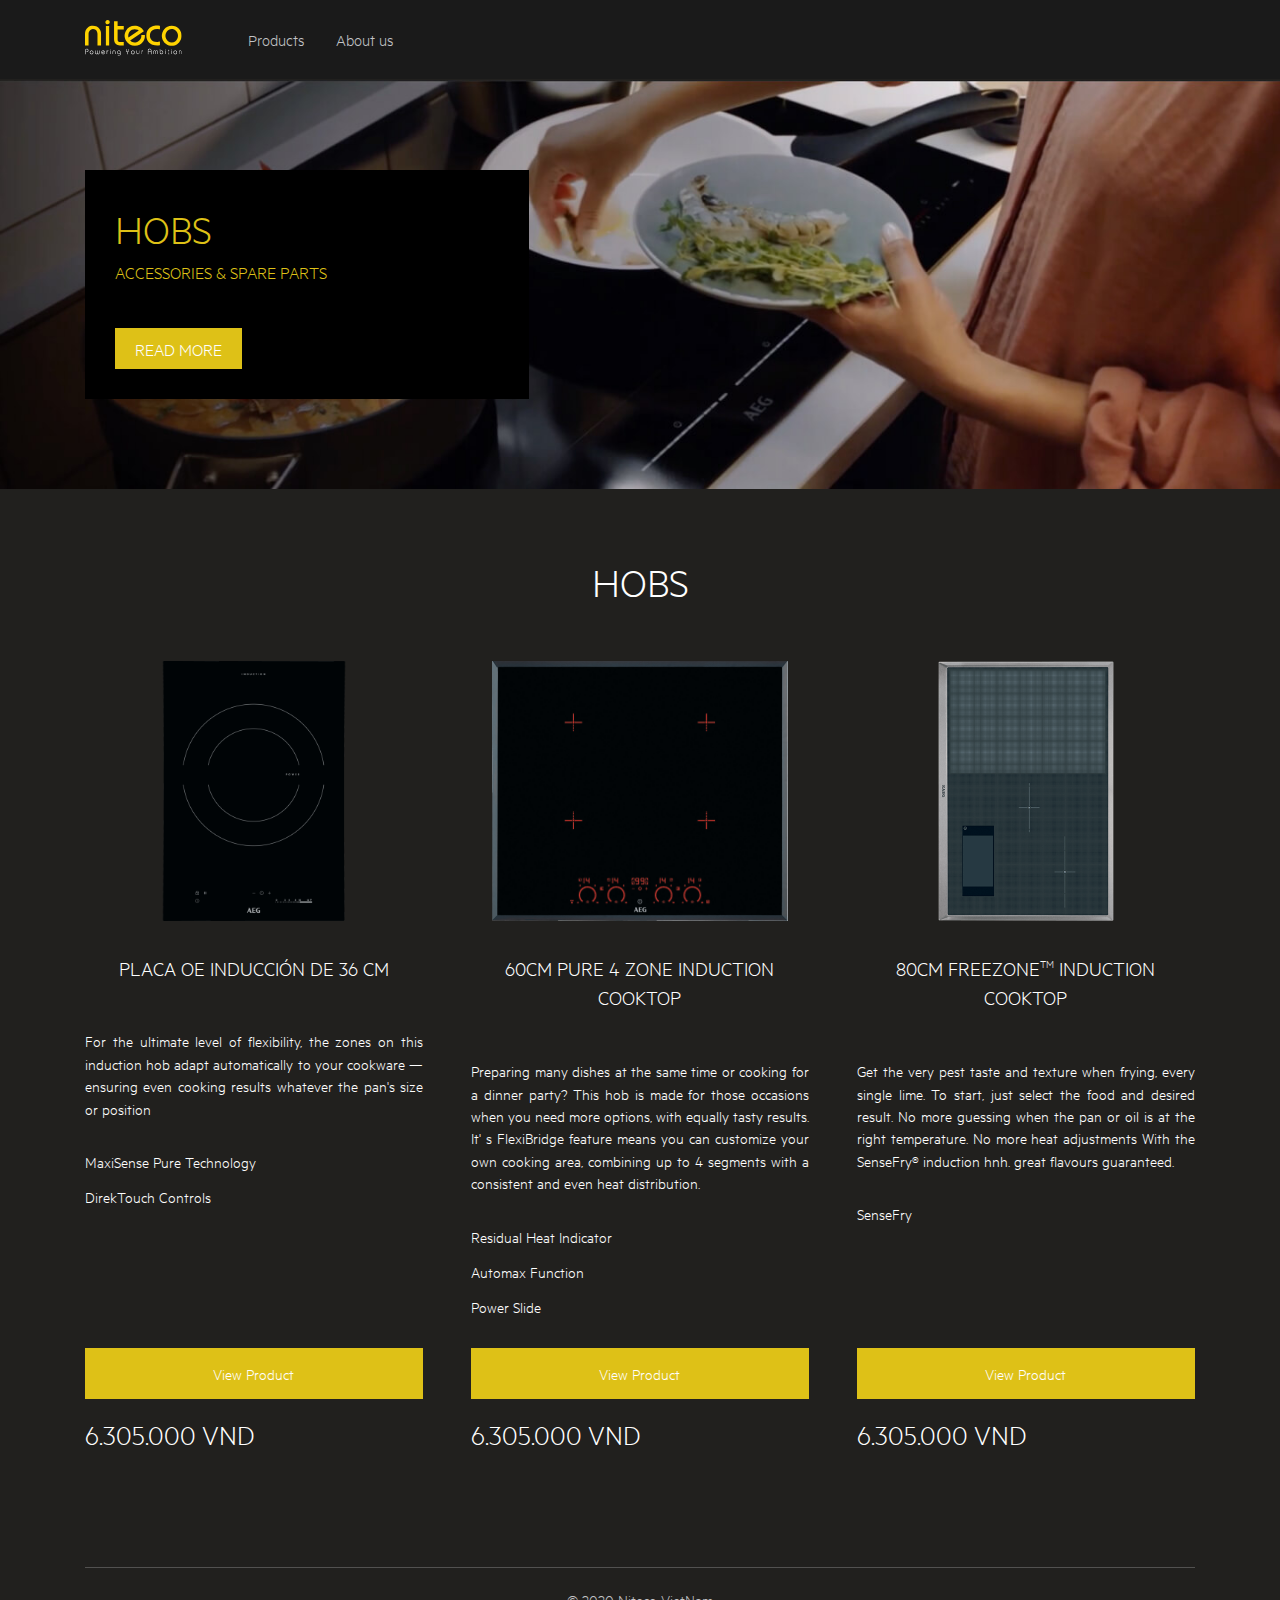
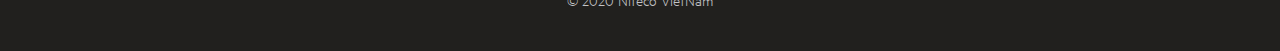
==== commit 0c0b354d: "Niteco" ====
--- a/index.html
+++ b/index.html
@@ -16,7 +16,7 @@
         <div class="container">
             <div class="header-content-wrap">
                 <div class="logo-header">
-                    <a href="index.html" class="site-logo-link">
+                    <a href="https://quyluuxda.github.io/Niteco/" class="site-logo-link">
                         <?xml version="1.0" encoding="UTF-8"?>
                         <svg width="129px" height="48px" viewBox="0 0 129 48" version="1.1" xmlns="http://www.w3.org/2000/svg"
                             xmlns:xlink="http://www.w3.org/1999/xlink">
@@ -136,10 +136,10 @@
                 <div class="menu-header">
                     <ul>
                         <li>
-                            <a href="index.html">Products</a>
+                            <a href="https://quyluuxda.github.io/Niteco/">Products</a>
                         </li>
                         <li>
-                            <a href="index.html">About us</a>
+                            <a href="https://quyluuxda.github.io/Niteco/">About us</a>
                         </li>
                     </ul>
                 </div>
@@ -159,7 +159,7 @@
                             accessories & spare parts
                         </p>
                     </div>
-                    <a href="index.html" class="btn-primary">read more</a>
+                    <a href="https://quyluuxda.github.io/Niteco/" class="btn-primary">read more</a>
                 </div>
             </div>
         </div>
@@ -186,7 +186,7 @@
                             </div>
                         </div>
                         <div class="item-control">
-                            <a href="index.html" class="btn-primary">View Product</a>
+                            <a href="https://quyluuxda.github.io/Niteco/" class="btn-primary">View Product</a>
                             <p class="item-price">6.305.000 VND</p>
                         </div>
                     </div>
@@ -208,7 +208,7 @@
                             </div>
                         </div>
                         <div class="item-control">
-                            <a href="index.html" class="btn-primary">View Product</a>
+                            <a href="https://quyluuxda.github.io/Niteco/" class="btn-primary">View Product</a>
                             <p class="item-price">6.305.000 VND</p>
                         </div>
                     </div>
@@ -228,7 +228,7 @@
                             </div>
                         </div>
                         <div class="item-control">
-                            <a href="index.html" class="btn-primary">View Product</a>
+                            <a href="https://quyluuxda.github.io/Niteco/" class="btn-primary">View Product</a>
                             <p class="item-price">6.305.000 VND</p>
                         </div>
                     </div>
--- a/css/main.css
+++ b/css/main.css
@@ -1 +1 @@
-@font-face{font-family:"Metric";src:url("../font/MetricWeb-Regular.woff") format("woff");src:url("../font/MetricWeb-Regular.woff2") format("woff2")}html{font-size:15px}@media (min-width:768px){html{font-size:16px}}@media (min-width:1366px){html{font-size:18px}}body{background:#21201e;font-family:"Metric",sans-serif;margin:0;color:#fff;font-size:1rem;font-weight:300}*{box-sizing:border-box}.container{margin:auto;padding-left:15px;padding-right:15px}ul{padding:0}ul li{list-style:none}h1,h2,h3,h4,h5,p{margin:0;font-weight:300;line-height:1.4}a{color:inherit;text-decoration:none;transition:0.2s}img{max-width:100%;vertical-align:middle;object-fit:cover}.btn-primary{display:inline-block;width:-webkit-fit-content;width:-moz-fit-content;width:fit-content;padding:10px 20px;font-size:1.11rem;text-transform:uppercase;background:#dec117;transition:0.3s}.btn-primary:hover{text-decoration:underline}.title-main{font-size:2.667rem;font-weight:300;text-transform:uppercase}@media (max-width:767px){.title-main{font-size:2rem}}.group-primary{margin:4rem 0}@media (min-width:576px){.container{max-width:540px}}@media (min-width:768px){.container{max-width:720px}}@media (min-width:992px){.container{max-width:960px}}@media (min-width:1200px){.container{max-width:1140px}}@media (min-width:1599px){.container{max-width:1440px}}@media (min-width:1750px){.container{max-width:1600px}}.header{position:fixed;top:0;left:0;right:0;padding:20px 0;background-color:#1a1a1a;z-index:999}.header-content-wrap{display:flex;align-items:center}.logo-header{margin-right:50px}.site-logo-link svg{height:48px}.site-logo-link:hover .niteco-dot{animation:bounce 1s infinite}.menu-header{font-size:17px;font-weight:300;color:#c3c4c7}.menu-header ul{display:flex}.menu-header ul li a{margin:0 1rem}.menu-header ul li a:hover{color:#dec117}@keyframes Tzoom{0%{transform:scale(1)}50%{transform:scale(1.05)}to{transform:scale(1)}}@keyframes bounce{0%{transform:translateY(0)}50%{transform:translateY(4px)}55%{transform:translateY(6px)}65%{transform:translateY(2px)}95%{transform:translateY(0)}to{transform:translateY(0)}}@media (max-width:1599px){.site-logo-link svg{height:36px;width:auto}.menu-header ul{margin:0}}@media (max-width:767px){.site-logo-link svg{height:30px}.logo-header{margin-right:30px}.header{padding:15px 0}.header-content-wrap{justify-content:space-between}.menu-header{font-size:15px}}.banner-home-wrap{position:relative;margin-top:94px}.image-banner{overflow:hidden}.image-banner img{width:100%;height:auto;max-height:613px;animation:Tzoom 8s infinite}.content-banner-wrap{position:absolute;top:0;left:0;width:100%;height:100%}.content-banner-wrap .container{height:100%;display:flex;align-items:center}.content-banner{background-color:#000;height:calc(100% - 180px);width:40%;max-width:520px;padding:30px;display:flex;flex-direction:column;justify-content:space-between}.title-wrap{color:#dec117;text-transform:uppercase}.title-wrap .description{font-size:1.11rem}@media (max-width:1599px){.banner-home-wrap{margin-top:80px}.image-banner img{max-height:436px}}@media (max-width:1199px){.content-banner{height:calc(100% - 100px)}.image-banner img{height:400px}}@media (max-width:1199px){.content-banner{width:50%}.image-banner img{height:320px}}@media (max-width:767px){.content-banner{width:100%;height:100%;padding:15px 20px 30px;background-color:rgba(0,0,0,0.5)}.image-banner img{height:200px}.banner-home-wrap{margin-top:64px}}.group-product .title-main{text-align:center;margin-bottom:3rem}.list-product{display:flex;justify-content:space-between}.item-product{flex:0 0 calc((100% - 6rem) / 3);text-align:center;display:flex;flex-direction:column;justify-content:space-between;margin-bottom:3rem}.item-product .image-item{margin-bottom:2rem}.item-product .image-item img{height:260px}.item-product .title-item{font-size:1.33rem;text-transform:uppercase;margin-bottom:3rem}.item-product .title-item sup{font-size:0.5em}.item-product .main-description{text-align:justify;margin-bottom:2rem}.item-product ul{text-align:left;margin-bottom:2rem}.item-product ul li{margin-bottom:1rem}.item-product .item-control .btn-primary{width:100%;font-size:1rem;padding-top:1rem;padding-bottom:1rem;text-transform:capitalize;margin-bottom:1rem}.item-product .item-control .item-price{font-size:1.8rem;text-align:left;font-weight:600}.copy-right{text-align:center;color:#c3c4c7;padding:1.33rem 0 2.5rem;border-top:1px solid rgba(195,196,199,0.3)}@media (max-width:991px){.item-product{flex:0 0 calc((100% - 4rem) / 3)}}@media (max-width:767px){.list-product{flex-direction:column}.item-product .image-item img{height:200px}.item-product .item-control .item-price{text-align:center}}+@font-face{font-family:"Metric";src:url("../font/MetricWeb-Regular.woff") format("woff");src:url("../font/MetricWeb-Regular.woff2") format("woff2")}html{font-size:15px}@media (min-width:768px){html{font-size:16px}}@media (min-width:1366px){html{font-size:18px}}body{background:#21201e;font-family:"Metric",sans-serif;margin:0;color:#fff;font-size:1rem;font-weight:300}*{box-sizing:border-box}.container{margin:auto;padding-left:15px;padding-right:15px}ul{padding:0}ul li{list-style:none}h1,h2,h3,h4,h5,p{margin:0;font-weight:300;line-height:1.4}a{color:inherit;text-decoration:none;transition:0.2s}img{max-width:100%;vertical-align:middle;object-fit:cover}.btn-primary{display:inline-block;width:-webkit-fit-content;width:-moz-fit-content;width:fit-content;padding:10px 20px;font-size:1.11rem;text-transform:uppercase;background:#dec117;transition:0.3s}.btn-primary:hover{text-decoration:underline}.title-main{font-size:2.667rem;font-weight:300;text-transform:uppercase}@media (max-width:767px){.title-main{font-size:2rem}}.group-primary{margin:4rem 0}@media (min-width:576px){.container{max-width:540px}}@media (min-width:768px){.container{max-width:720px}}@media (min-width:992px){.container{max-width:960px}}@media (min-width:1200px){.container{max-width:1140px}}@media (min-width:1599px){.container{max-width:1440px}}@media (min-width:1750px){.container{max-width:1600px}}.header{position:fixed;top:0;left:0;right:0;padding:20px 0;background-color:#1a1a1a;z-index:999}.header-content-wrap{display:flex;align-items:center}.logo-header{margin-right:50px}.site-logo-link svg{height:48px}.site-logo-link:hover .niteco-dot{animation:bounce 1s infinite}.menu-header{font-size:17px;font-weight:300;color:#c3c4c7}.menu-header ul{display:flex}.menu-header ul li a{margin:0 1rem}.menu-header ul li a:hover{color:#dec117}@keyframes Tzoom{0%{transform:scale(1)}50%{transform:scale(1.05)}to{transform:scale(1)}}@keyframes bounce{0%{transform:translateY(0)}50%{transform:translateY(4px)}55%{transform:translateY(6px)}65%{transform:translateY(2px)}95%{transform:translateY(0)}to{transform:translateY(0)}}@media (max-width:1599px){.site-logo-link svg{height:36px;width:auto}.menu-header ul{margin:0}}@media (max-width:767px){.site-logo-link svg{height:30px}.logo-header{margin-right:30px}.header{padding:15px 0}.header-content-wrap{justify-content:space-between}.menu-header{font-size:15px}}.banner-home-wrap{position:relative;margin-top:94px}.image-banner{overflow:hidden}.image-banner img{width:100%;height:auto;max-height:613px;animation:Tzoom 8s infinite}.content-banner-wrap{position:absolute;top:0;left:0;width:100%;height:100%}.content-banner-wrap .container{height:100%;display:flex;align-items:center}.content-banner{background-color:#000;height:calc(100% - 180px);width:40%;max-width:520px;padding:30px;display:flex;flex-direction:column;justify-content:space-between}.title-wrap{color:#dec117;text-transform:uppercase}.title-wrap .description{font-size:1.11rem}@media (max-width:1599px){.banner-home-wrap{margin-top:80px}.image-banner img{max-height:436px}}@media (max-width:1199px){.content-banner{height:calc(100% - 100px)}.image-banner img{height:400px}}@media (max-width:1199px){.content-banner{width:50%}.image-banner img{height:320px}}@media (max-width:767px){.content-banner{width:100%;height:100%;padding:15px 20px 30px;background-color:rgba(0,0,0,0.5)}.image-banner img{height:200px}.banner-home-wrap{margin-top:64px}}.group-product .title-main{text-align:center;margin-bottom:3rem}.list-product{display:flex;justify-content:space-between}.item-product{flex:0 0 calc((100% - 6rem) / 3);text-align:center;display:flex;flex-direction:column;justify-content:space-between;margin-bottom:3rem}.item-product .image-item{margin-bottom:2rem}.item-product .image-item img{height:260px}.item-product .title-item{font-size:1.33rem;text-transform:uppercase;margin-bottom:3rem}.item-product .title-item sup{font-size:0.5em}.item-product .main-description{text-align:justify;margin-bottom:2rem}.item-product ul{text-align:left;margin-bottom:2rem}.item-product ul li{margin-bottom:1rem}.item-product .item-control .btn-primary{width:100%;font-size:1rem;padding-top:1rem;padding-bottom:1rem;text-transform:capitalize;margin-bottom:1rem}.item-product .item-control .item-price{font-size:1.8rem;text-align:left;font-weight:500}.copy-right{text-align:center;color:#c3c4c7;padding:1.33rem 0 2.5rem;border-top:1px solid rgba(195,196,199,0.3)}@media (max-width:991px){.item-product{flex:0 0 calc((100% - 4rem) / 3)}}@media (max-width:767px){.list-product{flex-direction:column}.item-product .image-item img{height:200px}.item-product .item-control .item-price{text-align:center}}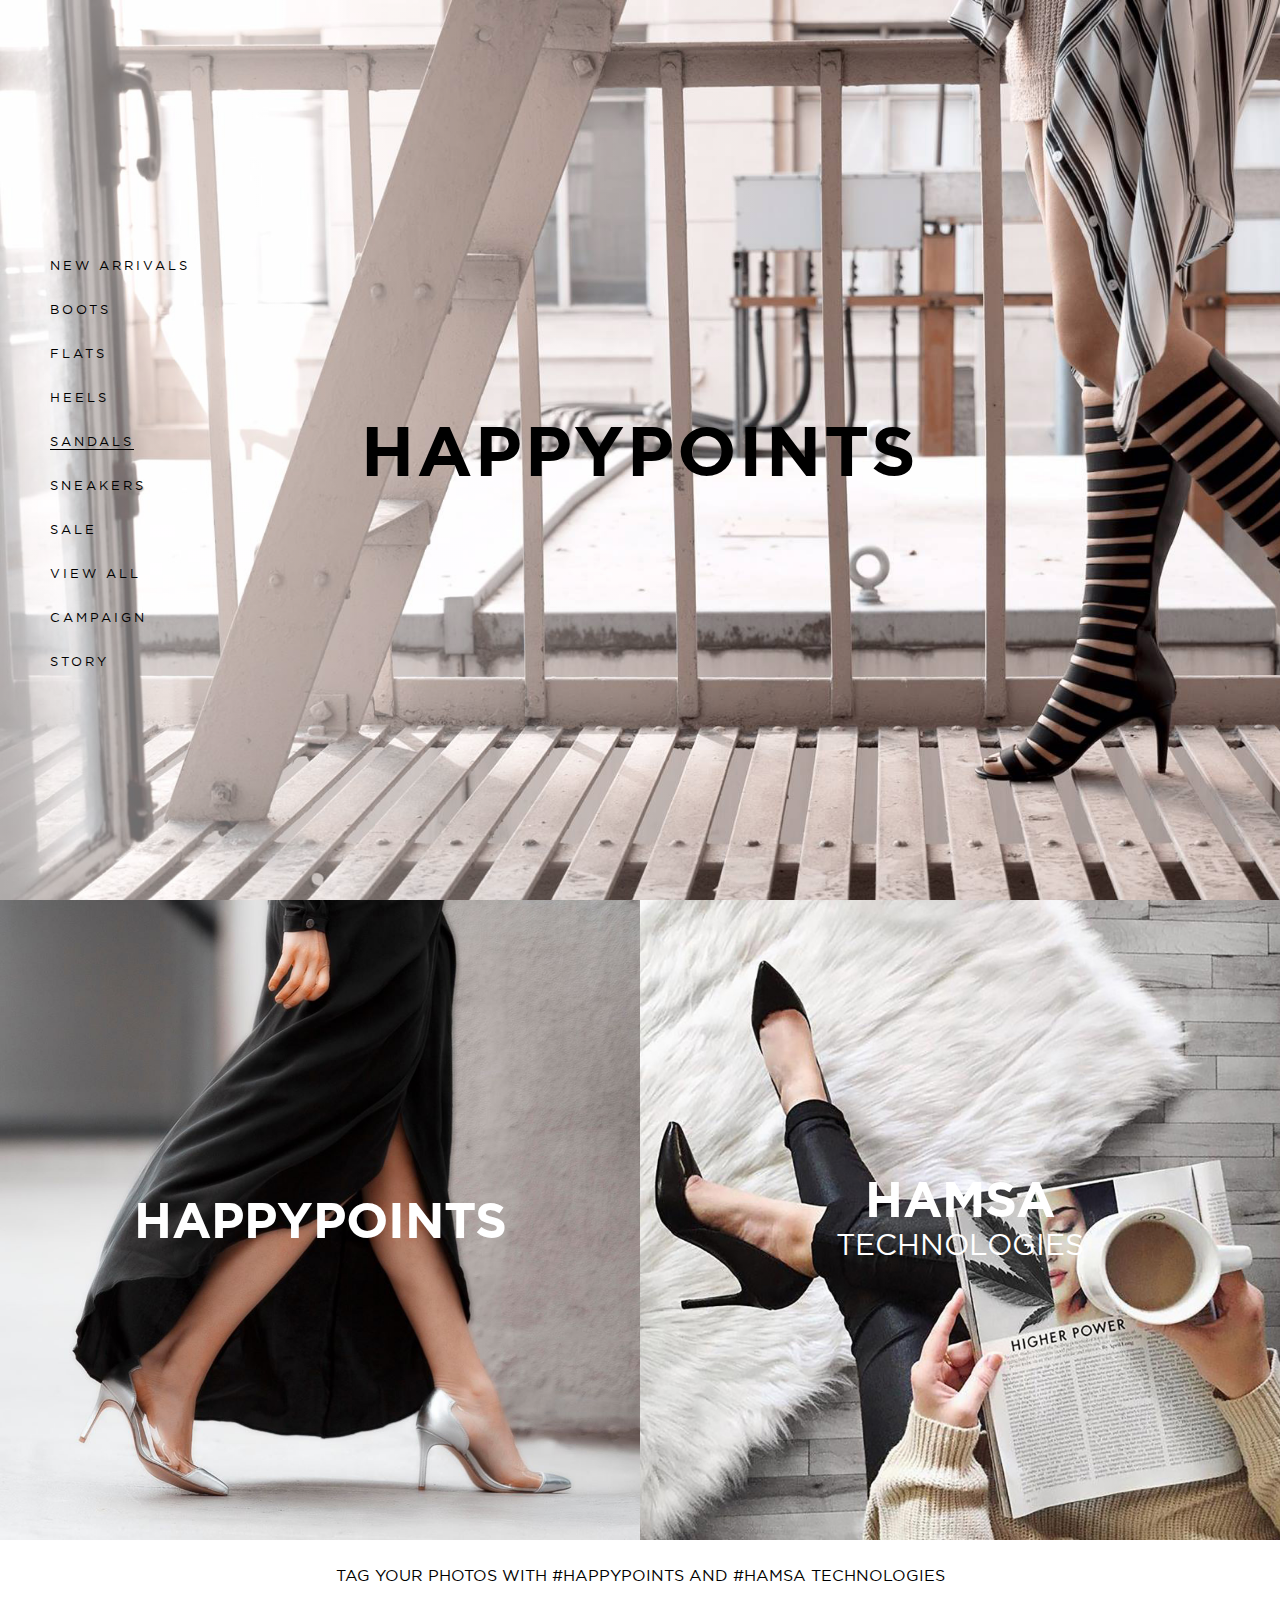
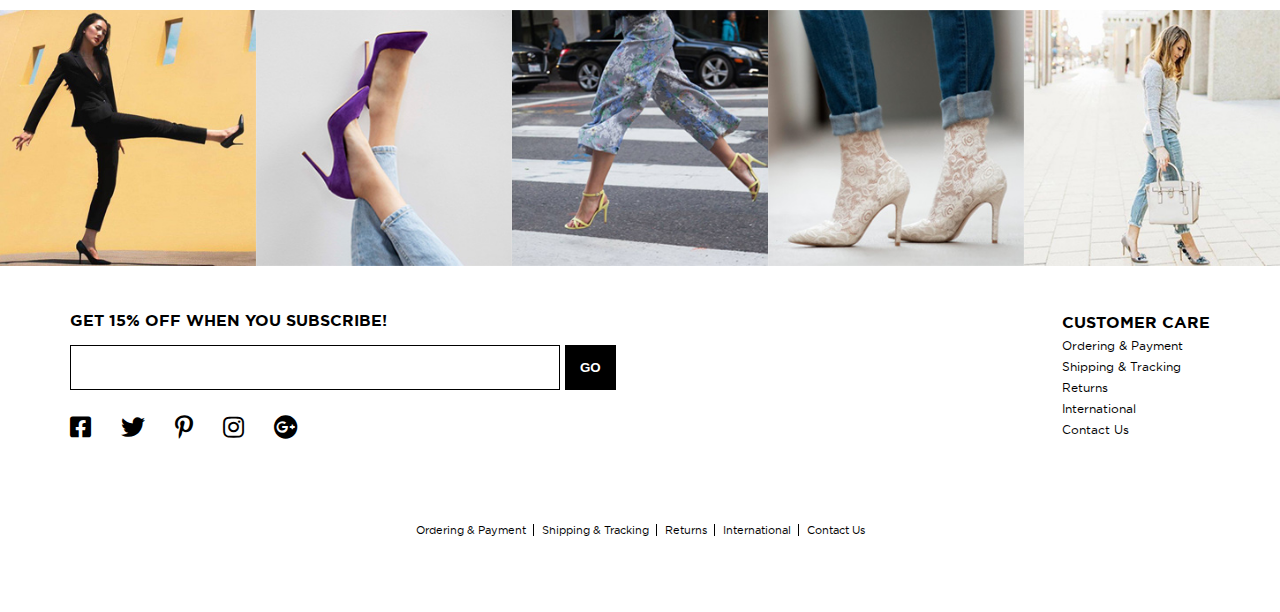
==== commit 04feb742: "hamsa" ====
--- a/index.html
+++ b/index.html
@@ -3,244 +3,147 @@
 
 <head>
     <meta charset="UTF-8" />
+    <meta http-equiv="X-UA-Compatible" content="IE=edge">
     <meta name="viewport" content="width=device-width, initial-scale=1.0" />
-    <meta name="description" content="Niteco">
-	<meta name="author" content="">
-    <title>Langding page</title>
-    <link rel="shortcut icon" href="https://niteco.com/favicon.ico" type="image/x-icon">
+    <meta name="description" content="Hamsa">
+    <meta name="author" content="">
+    <title>Hamsa</title>
+    <link rel="icon" href="https://hamsa.co/wp-content/uploads/2019/07/cropped-logo-150x150.png" sizes="32x32">
+    <link href="font/fontawesome-pro-5.8.2-web/css/all.min.css" rel="stylesheet">
     <link rel="stylesheet" href="css/main.css">
 </head>
 
 <body>
+    <!--  header  -->
     <header class="header">
+        <div class="d-nav-wrap">
+            <nav class="d-nav">
+                <ul>
+                    <li><a class="smooth" href="https://quyluuxda.github.io/Hamsa/" title="">NEW ARRIVALS</a></li>
+                    <li><a class="smooth" href="https://quyluuxda.github.io/Hamsa/" title="">BOOTS</a></li>
+                    <li><a class="smooth" href="https://quyluuxda.github.io/Hamsa/" title="">FLATS</a></li>
+                    <li><a class="smooth" href="https://quyluuxda.github.io/Hamsa/" title="">HEELS</a></li>
+                    <li class="active"><a class="smooth" href="https://quyluuxda.github.io/Hamsa/" title="">SANDALS</a></li>
+                    <li><a class="smooth" href="https://quyluuxda.github.io/Hamsa/" title="">SNEAKERS</a></li>
+                    <li><a class="smooth" href="https://quyluuxda.github.io/Hamsa/" title="">SALE</a></li>
+                    <li><a class="smooth" href="https://quyluuxda.github.io/Hamsa/" title="">view all</a></li>
+                    <li><a class="smooth" href="https://quyluuxda.github.io/Hamsa/" title="">campaign</a></li>
+                    <li><a class="smooth" href="https://quyluuxda.github.io/Hamsa/" title="">story</a></li>
+                </ul>
+            </nav>
+            <a href="javascript:;" class="icon-menu open-mnav">
+                <span></span>
+                <span></span>
+                <span></span>
+                <span></span>
+            </a>
+        </div>
+    </header>
+    <!--  end header  -->
+    <!--  banner home  -->
+    <section class="home-banner-wrap">
+        <div class="image-banner"></div>
+        <div class="content-banner">
+            <h1 class="title-banner">
+                <a href="https://quyluuxda.github.io/Hamsa/">happypoints</a>
+            </h1>
+        </div>
+    </section>
+     <!-- end banner home  -->
+
+    <!--  group services  -->
+    <section class="group-service">
+        <div class="service-item">
+            <div class="image-service">
+                <img src="images/service1.jpg" alt="">
+            </div>
+            <div class="content-service">
+                <a href="https://quyluuxda.github.io/Hamsa/" class="title-service">happypoints</a>
+            </div>
+        </div>
+        <div class="service-item">
+            <div class="image-service">
+                <img src="images/service2.jpg" alt="">
+            </div>
+            <div class="content-service">
+                <a href="https://quyluuxda.github.io/Hamsa/" class="title-service">
+                    HAMSA
+                    <p class="description">technologies</p>
+                </a>
+            </div>
+        </div>
+        <div class="tag-photos">
+            <p>tag your photos with #HAPPYPOINTS and #HAMSA TECHNOLOGIES</p>
+        </div>
+    </section>
+    <!--  group services  -->
+
+    <!--  group products  -->
+    <section class="group-product">
+        <div class="product-item">
+            <img src="images/product1.jpg" alt="">
+        </div>
+        <div class="product-item">
+            <img src="images/product2.jpg" alt="">
+        </div>
+        <div class="product-item">
+            <img src="images/product3.jpg" alt="">
+        </div>
+        <div class="product-item">
+            <img src="images/product4.jpg" alt="">
+        </div>
+        <div class="product-item">
+            <img src="images/product5.jpg" alt="">
+        </div>
+    </section>
+    <!--  end group products  -->
+
+    <!--  footer  -->
+    <footer>
         <div class="container">
-            <div class="header-content-wrap">
-                <div class="logo-header">
-                    <a href="https://quyluuxda.github.io/Niteco/" class="site-logo-link">
-                        <?xml version="1.0" encoding="UTF-8"?>
-                        <svg width="129px" height="48px" viewBox="0 0 129 48" version="1.1" xmlns="http://www.w3.org/2000/svg"
-                            xmlns:xlink="http://www.w3.org/1999/xlink">
-                            <title>Niteco</title>
-                            <defs>
-                                <polygon id="path-1" points="0 47.6553962 128.966842 47.6553962 128.966842 0 0 0"></polygon>
-                            </defs>
-                            <g id="Symbols" stroke="none" stroke-width="1" fill="none" fill-rule="evenodd">
-                                <g id="Footer" transform="translate(-100.000000, -75.000000)">
-                                    <g id="Content">
-                                        <g transform="translate(100.000000, 75.000000)">
-                                            <g id="Col-1">
-                                                <g id="Group-33">
-                                                    <path
-                                                        d="M19.8274363,12.5678491 C18.8340454,10.9363019 17.4799996,9.67562264 15.8020912,8.82067925 C14.1596123,7.98384906 12.3299926,7.55954717 10.3622884,7.55954717 C9.1640419,7.55954717 8.02847852,7.7370566 6.98830246,8.08573585 C5.93949613,8.43713208 4.99697852,8.93886792 4.19072852,9.57373585 C2.66135176,10.7728302 1.56121796,12.2001509 0.921668662,13.8167547 C0.310281338,15.3631698 4.54225352e-05,16.8303396 4.54225352e-05,18.1756981 L4.54225352e-05,33.9504906 L4.74851725,33.9504906 L4.74851725,18.2707925 C4.74851725,17.1776604 5.01605599,16.1723774 5.56657711,15.1987925 C6.12209472,14.2161509 6.83159472,13.4630943 7.73368627,12.8956981 C8.60761585,12.3468679 9.52969331,12.0796981 10.553063,12.0796981 L10.6484504,12.0796981 C12.0265701,12.0796981 13.1298835,12.4089057 14.0201651,13.085434 C14.9576863,13.7981887 15.6076827,14.6282264 16.0064926,15.6235472 C16.4302849,16.6781887 16.644225,17.6970566 16.644225,18.6511698 L16.644225,33.9504906 L21.3926968,33.9504906 L21.3926968,18.3658868 C21.3926968,17.2786415 21.2596088,16.2412075 20.9966123,15.282566 C20.7322532,14.3193962 20.338894,13.4055849 19.8274363,12.5678491"
-                                                        id="Fill-1" fill="#FFD300"></path>
-                                                    <mask id="mask-2" fill="white">
-                                                        <use xlink:href="#path-1"></use>
-                                                    </mask>
-                                                    <g id="Clip-4"></g>
-                                                    <polygon id="Fill-3" fill="#FFD300" mask="url(#mask-2)"
-                                                        points="27.749081 33.9504906 32.3780915 33.9504906 32.3780915 7.98792453 27.749081 7.98792453">
-                                                    </polygon>
-                                                    <path class="niteco-dot"
-                                                        d="M29.9800996,4.52830189e-05 C29.2056454,4.52830189e-05 28.5070468,0.30525283 27.9587968,0.883064151 C27.4314412,1.43868679 27.1525468,2.16547925 27.1525468,2.98510189 C27.1525468,3.78344151 27.4536982,4.47898868 28.0210257,4.9938566 C28.513406,5.44170566 29.1157088,5.71068679 29.811582,5.79355472 L30.0000856,5.81619623 L30.1876806,5.78857358 C30.8358602,5.69302642 31.4168144,5.46796981 31.9160081,5.11929057 L32.0777123,4.98751698 C32.6641173,4.43325283 32.9743532,3.74087547 32.9743532,2.98510189 C32.9743532,1.14389434 31.8265257,4.52830189e-05 29.9800996,4.52830189e-05"
-                                                        id="Fill-5" fill="#FFD300" mask="url(#mask-2)"></path>
-                                                    <path
-                                                        d="M43.482675,1.68819623 L38.7346574,1.68819623 L38.7346574,25.7647245 C38.7346574,28.3354415 39.479587,30.3663849 40.9494602,31.8004981 C42.4107032,33.2269132 44.2771151,33.9505358 46.4978229,33.9505358 L51.6859849,33.9505358 L51.6859849,29.2660075 L47.2627384,29.4068377 C46.6786046,29.4050264 46.1398933,29.3325736 45.6588687,29.1912906 C45.1723933,29.0481962 44.7581398,28.8684226 44.4274637,28.6574038 L44.3779532,28.6266113 C43.7742877,28.2738566 43.557168,27.2776302 43.482675,26.4806491 L43.482675,12.5787623 L51.6859849,12.5787623 L51.6859849,7.98796981 L43.482675,7.98796981 L43.482675,1.68819623 Z"
-                                                        id="Fill-6" fill="#FFD300" mask="url(#mask-2)"></path>
-                                                    <path
-                                                        d="M57.9278134,23.1868075 C57.7420352,22.4822038 57.6457394,21.7902792 57.6393803,21.1169208 L57.8147113,19.372166 C58.1667359,17.7410717 58.7717641,16.3735245 59.6129894,15.3071094 C60.4569401,14.236166 61.446243,13.4455245 62.5531901,12.9569208 C63.6914789,12.4533736 64.9301514,12.1984302 66.2337782,12.1984302 C67.5710176,12.1984302 68.8482993,12.4583547 70.0297394,12.9714113 C70.6443063,13.2385811 71.1762042,13.5555623 71.6322465,13.9282415 L57.9278134,23.1868075 Z M75.1157007,21.3854491 C75.1157007,22.1330717 75.0030528,22.8512604 74.7818451,23.5205434 C74.5461021,24.231034 74.2067958,24.9528453 73.7711937,25.6674113 C72.9826585,26.9634113 71.9529296,27.9700528 70.6243204,28.7425811 C69.9434366,29.1365434 69.2352993,29.4317887 68.5180775,29.620166 C67.8231127,29.8035623 67.0454789,29.8995623 66.2047077,29.9059019 L64.2220141,29.6477887 C62.7380599,29.1899774 61.4971162,28.5075623 60.53325,27.6195623 C60.4274155,27.5217509 60.3243063,27.4234868 60.2252852,27.3234113 L78.5119437,15.004166 L77.8678521,13.8662038 C76.8353979,12.0426566 75.23925,10.524317 73.138912,9.36326038 C72.0306021,8.73156226 70.8950387,8.26695849 69.7644718,7.98303396 C68.6443521,7.70227925 67.416581,7.55963774 66.1152254,7.55963774 C63.6992007,7.55963774 61.4494225,8.18092075 59.4285739,9.40627925 C57.4204437,10.6225811 55.8192993,12.276317 54.681919,14.3009208 C54.0705317,15.3469585 53.5995,16.4296755 53.2815423,17.5196377 C52.9590423,18.6268075 52.7955211,19.7833358 52.7955211,20.9575245 C52.7955211,22.1806189 52.9635845,23.3711094 53.2942606,24.4941283 C53.6185775,25.5945057 54.0837042,26.6740528 54.6950915,27.7305057 C55.9460282,29.7849962 57.6234824,31.4160906 59.6797606,32.5780528 C61.7396725,33.7413736 64.0407782,34.3309585 66.5208486,34.3309585 C68.7701725,34.3309585 70.9109366,33.828317 72.8831831,32.836166 C74.8845,31.8299774 76.547419,30.3143547 77.8342394,28.3182792 C78.4869613,27.2812981 78.9920599,26.1886189 79.3368169,25.0696755 C79.6865704,23.9330717 79.8641725,22.6936755 79.8641725,21.3854491 L79.8641725,19.9694491 L75.1157007,19.9694491 L75.1157007,21.3854491 Z"
-                                                        id="Fill-7" fill="#FFD300" mask="url(#mask-2)"></path>
-                                                    <path
-                                                        d="M97.3220968,7.46467925 L96.0098398,7.46467925 C94.8438433,7.46467925 93.6769384,7.57788679 92.5404665,7.80067925 C91.4117165,8.02211321 90.3329313,8.33456604 89.334544,8.72943396 L89.288213,8.74845283 C87.1292799,9.69169811 85.339632,11.1683774 83.9642377,13.1449811 C82.533882,15.2298113 81.8084842,17.8186415 81.8084842,20.838566 C81.8084842,22.4578868 82.0410475,23.9762264 82.5011778,25.3514717 C82.963125,26.7330566 83.5999489,27.953434 84.3989313,28.9849811 C85.934213,30.9430189 87.8028961,32.3010566 89.9536532,33.0210566 C91.9822236,33.7007547 94.1238961,34.0453585 96.3200757,34.0453585 L97.6055335,34.0453585 L99.9343468,33.8189434 L99.9343468,28.7241509 L98.1696813,29.1638491 C98.019787,29.2009811 97.6477764,29.2643774 96.844706,29.2643774 L96.1769947,29.2643774 C93.9667342,29.2643774 92.1389313,28.9034717 90.7430968,28.190717 C89.390868,27.5010566 88.4270018,26.5917736 87.790632,25.3976604 C87.381375,24.6504906 87.0684137,23.9042264 86.8594701,23.1801509 C86.6582482,22.4836981 86.556956,21.6998491 86.556956,20.8507925 C86.556956,19.2346415 86.8921743,17.7403019 87.5539806,16.4098868 C88.1944384,15.1215849 89.1860123,14.1086038 90.5850264,13.3138868 C91.9981215,12.510566 93.8395511,12.1034717 96.0579877,12.1034717 C96.4127377,12.1034717 96.7852025,12.1179623 97.1649349,12.1469434 C97.5632905,12.1777358 97.9621004,12.2157736 98.3509173,12.2606038 L99.9343468,12.4430943 L99.9343468,7.75766038 L98.7270158,7.57471698 C98.2441743,7.50181132 97.7717799,7.46467925 97.3220968,7.46467925"
-                                                        id="Fill-8" fill="#FFD300" mask="url(#mask-2)"></path>
-                                                    <path
-                                                        d="M115.651725,12.0798792 C116.438898,12.0798792 117.196545,12.1935396 117.903774,12.4176906 C118.623721,12.645917 119.293704,12.9647094 119.901003,13.368634 C121.141038,14.1850868 122.146239,15.3008604 122.888443,16.6860679 C123.631102,18.0730868 124.008109,19.5139925 124.008109,20.9689358 C124.008109,22.2979925 123.681521,23.6913509 123.038338,25.1096151 C122.404239,26.5043321 121.463084,27.6400302 120.160366,28.5805585 C118.902616,29.488483 117.4282,29.9299925 115.651725,29.9299925 C113.918855,29.9299925 112.460338,29.493917 111.192595,28.5968604 C109.877158,27.6658415 108.915563,26.5432755 108.252394,25.1630491 C107.90264,24.4385208 107.649183,23.7352755 107.498834,23.0718792 C107.348031,22.4098415 107.271721,21.7025208 107.271721,20.9689358 C107.271721,19.4320302 107.637827,17.9558038 108.360954,16.5810113 C109.086806,15.2007849 110.067024,14.1248604 111.357024,13.2921057 C112.620225,12.4761057 114.025144,12.0798792 115.651725,12.0798792 M127.828598,16.0018415 C127.212669,14.3952 126.33238,12.9470491 125.211806,11.6972377 C124.075334,10.4288604 122.678137,9.4122566 121.058369,8.67550189 C119.431334,7.93512453 117.612162,7.5597283 115.651725,7.5597283 C113.496426,7.5597283 111.550979,7.99218113 109.86989,8.84395472 C108.211968,9.68395472 106.802507,10.8087849 105.679207,12.1881057 C104.576348,13.5407094 103.749204,15.0078792 103.219577,16.5488604 C102.694038,18.0785208 102.427862,19.5656151 102.427862,20.9689358 C102.427862,22.0403321 102.572306,23.1235019 102.85756,24.1890113 C103.131912,25.2182943 103.514369,26.2525585 103.995394,27.2632755 L104.0122,27.2976906 C105.073725,29.3807094 106.618545,31.1068981 108.603964,32.4273509 C110.621633,33.7690868 112.99269,34.4496906 115.651725,34.4496906 C117.0412,34.4496906 118.339831,34.2685585 119.513095,33.9121811 C120.688176,33.5539925 121.801028,33.0187472 122.839841,32.3091623 C124.833436,30.9008604 126.331017,29.1348226 127.275806,27.0902943 C127.797257,26.032483 128.178352,24.9986717 128.409552,24.016483 C128.640299,23.0329358 128.757035,22.0081811 128.757035,20.9689358 C128.757035,19.2807849 128.444528,17.6093887 127.828598,16.0018415"
-                                                        id="Fill-9" fill="#FFD300" mask="url(#mask-2)"></path>
-                                                    <path
-                                                        d="M3.50062394,38.7110491 C3.17676127,38.5489358 2.80384225,38.4669736 2.39322254,38.4669736 C2.2133493,38.4669736 2.03710986,38.4850868 1.86904648,38.5208604 C1.70234577,38.556634 1.53519085,38.6087094 1.37166972,38.6775396 C1.04053944,38.8210868 0.761190845,39.0669736 0.540891549,39.4084075 C0.321500704,39.7489358 0.210215493,40.1972377 0.210215493,40.7401811 L0.210215493,45.5035019 L0.900183803,45.5035019 L0.900183803,40.6989736 C0.900183803,40.2719547 1.01601127,39.8983698 1.24539507,39.5872755 C1.35668028,39.4324075 1.50839155,39.3115019 1.69598662,39.228634 C1.88903239,39.1430491 2.12977183,39.0991245 2.41184577,39.0991245 C2.62169789,39.0991245 2.80838451,39.124483 2.9660007,39.1738415 C3.11862042,39.2218415 3.25125423,39.2929358 3.35618028,39.3807849 C3.5769338,39.5845585 3.72092324,39.7996528 3.78496901,40.0210868 C3.85174014,40.2552 3.88626127,40.4698415 3.88626127,40.6595774 C3.88626127,40.9752 3.81903592,41.2523321 3.68594789,41.4837283 C3.55195141,41.7169358 3.3779831,41.8881057 3.15495845,42.0072 C2.93147958,42.1267472 2.67938451,42.1874264 2.4068493,42.1874264 L0.971497183,42.1874264 L0.971497183,42.8195774 L2.42501831,42.8195774 C2.62851127,42.8195774 2.8279162,42.7946717 3.01687394,42.745766 C3.20401479,42.6973132 3.3798,42.6312 3.54513803,42.5474264 C3.86127887,42.3721811 4.10974014,42.1290113 4.2828,41.8242566 C4.3813669,41.6539925 4.45676831,41.4760302 4.50627887,41.2958038 C4.55578944,41.1142189 4.58122606,40.9136151 4.58122606,40.6989736 C4.58122606,40.2293887 4.48356761,39.8186717 4.29143028,39.4776906 C4.09702183,39.1335396 3.8313,38.8754264 3.50062394,38.7110491"
-                                                        id="Fill-10" fill="#FEFEFE" mask="url(#mask-2)"></path>
-                                                    <path
-                                                        d="M10.5424342,43.1120151 C10.5424342,43.3900528 10.4752088,43.6798642 10.3416665,43.9737509 C10.2103954,44.2631094 10.0069025,44.5080906 9.73800106,44.7032604 C9.47273345,44.8943547 9.15068768,44.9912604 8.78049401,44.9912604 C8.41847641,44.9912604 8.10051866,44.8957132 7.83388838,44.706883 C7.56226162,44.514883 7.35513486,44.2726189 7.2179588,43.986883 C7.14528275,43.8369962 7.09213838,43.6902792 7.06079683,43.5512604 C7.02990951,43.4131472 7.01355739,43.2650717 7.01355739,43.1120151 C7.01355739,42.7909585 7.08986725,42.4821283 7.2411243,42.1954868 C7.39147289,41.9092981 7.60359613,41.6769962 7.87068063,41.5044679 C8.13549401,41.3332981 8.44209613,41.2463547 8.78049401,41.2463547 C8.94719472,41.2463547 9.10844472,41.2708075 9.25970176,41.3188075 C9.41232148,41.3668075 9.55403979,41.4342792 9.68167711,41.5198642 C9.94240246,41.6914868 10.153163,41.9251472 10.3085081,42.2145057 C10.4638532,42.5047698 10.5424342,42.8063547 10.5424342,43.1120151 M10.540163,41.3971472 C10.3316736,41.1648453 10.0750363,40.9782792 9.77615599,40.8419774 C9.4772757,40.7061283 9.14251162,40.6368453 8.78049401,40.6368453 C8.38213838,40.6368453 8.02375458,40.7160906 7.71578979,40.872317 C7.41055035,41.0271849 7.15073345,41.2345811 6.94406092,41.488166 C6.73965951,41.7394868 6.58613134,42.0111849 6.48892711,42.2951094 C6.39126866,42.5781283 6.3417581,42.8529962 6.3417581,43.1120151 C6.3417581,43.3094491 6.36855739,43.5086943 6.42079331,43.704317 C6.47212077,43.8967698 6.54434261,44.0901283 6.6356419,44.2825811 C6.83186725,44.667034 7.11712077,44.9858264 7.48368063,45.2294491 C7.85342007,45.4757887 8.28993063,45.6007698 8.78049401,45.6007698 C9.03758556,45.6007698 9.27741655,45.5672604 9.49226514,45.5020528 C9.70847641,45.4363925 9.91242359,45.3381283 10.1009271,45.2086189 C10.4697581,44.9486943 10.7459271,44.6226566 10.9217123,44.2436377 C11.0189165,44.0457509 11.0893215,43.8542038 11.1320187,43.6744302 C11.1742616,43.4937509 11.1956102,43.3044679 11.1956102,43.1120151 C11.1956102,42.7995623 11.1383778,42.4902792 11.0243673,42.1932226 C10.9099025,41.8957132 10.7472898,41.6280906 10.540163,41.3971472"
-                                                        id="Fill-11" fill="#FEFEFE" mask="url(#mask-2)"></path>
-                                                    <path
-                                                        d="M18.8413585,43.9088604 C18.8413585,44.0709736 18.812288,44.2195019 18.7541472,44.349917 C18.6955521,44.4816906 18.6142458,44.5971623 18.5115908,44.6940679 C18.4093901,44.7914264 18.2958338,44.8661434 18.1759183,44.9164075 C17.9892317,44.9952 17.7666613,45.0178415 17.560443,44.9576151 C17.4804993,44.9345208 17.399193,44.9001057 17.3156155,44.853917 C17.1625415,44.776483 17.0371754,44.6623698 16.9436049,44.5156528 C16.8886437,44.4273509 16.8477634,44.3404075 16.8223268,44.2570868 C16.7968901,44.1751245 16.7841718,44.0827472 16.7841718,43.9831245 L16.7841718,40.7200302 L16.1309958,40.7200302 L16.1309958,43.9459925 C16.1309958,44.1081057 16.1046507,44.2534642 16.0515063,44.3775396 C15.9997246,44.4993509 15.9225063,44.605766 15.818943,44.6949736 C15.6027317,44.8942189 15.3697141,44.9911245 15.1067176,44.9911245 C14.9781718,44.9911245 14.8550768,44.9662189 14.7401577,44.9168604 C14.6225134,44.8665962 14.5125908,44.7950491 14.4135697,44.704483 C14.3041014,44.6039547 14.2196155,44.4898415 14.1628373,44.3666717 C14.1060592,44.2448604 14.0783514,44.1031245 14.0783514,43.9459925 L14.0783514,40.7200302 L13.4433444,40.7200302 L13.4433444,43.9641057 C13.4433444,44.1348226 13.4669641,44.2955774 13.5128408,44.4436528 C13.5569007,44.5876528 13.6204923,44.7280302 13.702707,44.8643321 C13.8644113,45.1170113 14.0719923,45.3053887 14.3195451,45.4249358 C14.561193,45.5413132 14.8264606,45.600634 15.1067176,45.600634 C15.754443,45.600634 16.2104852,45.3628981 16.4662141,44.8933132 C16.7337528,45.3628981 17.1920662,45.600634 17.8316155,45.600634 C18.1563866,45.600634 18.4479993,45.5227472 18.6991859,45.3692377 C18.9490099,45.2157283 19.1438725,45.0060679 19.277869,44.7461434 C19.4095944,44.4893887 19.4763655,44.2077283 19.4763655,43.9088604 L19.4763655,40.7200302 L18.8413585,40.7200302 L18.8413585,43.9088604 Z"
-                                                        id="Fill-12" fill="#FEFEFE" mask="url(#mask-2)"></path>
-                                                    <path
-                                                        d="M26.0504144,43.1929358 C26.0504144,43.3523321 26.0263405,43.5062943 25.9791011,43.6507472 C25.9291363,43.8001811 25.8587313,43.9500679 25.7692489,44.0967849 C25.6057278,44.3653132 25.3831574,44.5822189 25.1088053,44.7420679 C24.9657243,44.8249358 24.8162842,44.8869736 24.6650271,44.9268226 C24.5137701,44.9666717 24.3447982,44.9865962 24.1812771,44.9879547 L23.7765623,44.9372377 C23.4586046,44.8421434 23.1919743,44.6967849 22.9843933,44.5056906 C22.7772665,44.3145962 22.6278264,44.1022189 22.5387982,43.8694642 C22.4316011,43.6172377 22.3780025,43.3677283 22.377094,43.1413132 L22.4116151,42.7872 C22.4842912,42.4425962 22.6123827,42.1527849 22.7908933,41.9263698 C22.9694039,41.7004075 23.179256,41.5328604 23.4145447,41.4287094 C23.8992032,41.2149736 24.4906046,41.2195019 24.9788968,41.4314264 C25.1701257,41.5142943 25.3281961,41.6243321 25.4521996,41.7592755 L22.5546961,43.7168604 L22.9416961,44.2358038 L26.3965342,41.9091623 L26.3329426,41.7959547 C26.1444391,41.4631245 25.8514637,41.1850868 25.4631011,40.9704453 C25.2577912,40.8531623 25.0483933,40.7675774 24.8403581,40.7150491 C24.6323229,40.6634264 24.4043018,40.6367094 24.1631081,40.6367094 C23.7179673,40.6367094 23.304168,40.7512755 22.9317032,40.9767849 C22.5606011,41.2018415 22.2653546,41.5070491 22.054594,41.8819925 C21.9410377,42.0771623 21.8538264,42.277766 21.7947771,42.4783698 C21.736182,42.6821434 21.7062032,42.8940679 21.7062032,43.1096151 C21.7062032,43.3346717 21.7370905,43.5538415 21.7975025,43.7603321 C21.8583687,43.9650113 21.9446715,44.1647094 22.0564109,44.3580679 C22.2876116,44.7379925 22.5969391,45.0395774 22.9771257,45.253766 C23.3573123,45.4688604 23.7829215,45.5775396 24.2421433,45.5775396 C24.658668,45.5775396 25.0547525,45.4847094 25.4190412,45.3008604 C25.7869637,45.1161057 26.0926574,44.8371623 26.3293088,44.4708226 C26.4501327,44.2788226 26.5432489,44.0773132 26.6068405,43.8708226 C26.6708863,43.6634264 26.7031363,43.4352 26.7031363,43.1929358 L26.7031363,43.0525585 L26.0504144,43.0525585 L26.0504144,43.1929358 Z"
-                                                        id="Fill-13" fill="#FEFEFE" mask="url(#mask-2)"></path>
-                                                    <path
-                                                        d="M29.4793162,41.2790038 L29.4793162,40.7202113 L28.8265944,40.7202113 L28.8265944,45.5039094 L29.4793162,45.5039094 L29.4793162,42.9200604 C29.4793162,42.7633811 29.4979394,42.611683 29.5351859,42.4694943 C29.5733408,42.3245887 29.626031,42.1842113 29.6914394,42.0533434 C29.8113549,41.8165132 29.9739676,41.6353811 30.1724641,41.5153811 C30.3723232,41.3953811 30.5958021,41.3347019 30.8279113,41.3342491 L31.2389852,41.363683 L31.2389852,40.7202113 L30.8006577,40.7202113 C30.2478655,40.7202113 29.80545,40.9081358 29.4793162,41.2790038"
-                                                        id="Fill-14" fill="#FEFEFE" mask="url(#mask-2)"></path>
-                                                    <polygon id="Fill-15" fill="#FEFEFE" mask="url(#mask-2)"
-                                                        points="33.3705739 45.5035472 34.0010387 45.5035472 34.0010387 40.7203019 33.3705739 40.7203019">
-                                                    </polygon>
-                                                    <path
-                                                        d="M33.6693634,39.1654189 C33.5567155,39.1654189 33.4545148,39.2102491 33.3745711,39.2953811 C33.2946275,39.3796075 33.2546556,39.4860226 33.2546556,39.6114566 C33.2546556,39.727834 33.297807,39.8288151 33.3786592,39.9021736 C33.4536063,39.9700981 33.5458141,40.0113057 33.652557,40.0239849 L33.6716345,40.0257962 L33.6902577,40.0235321 C33.7947296,40.007683 33.8883,39.9719094 33.9841415,39.9030792 C34.0713528,39.8215698 34.1167754,39.7205887 34.1167754,39.6114566 C34.1167754,39.3320604 33.9491662,39.1654189 33.6693634,39.1654189"
-                                                        id="Fill-16" fill="#FEFEFE" mask="url(#mask-2)"></path>
-                                                    <path
-                                                        d="M40.3811335,41.5467623 C40.2012602,41.2506113 39.9555243,41.0219321 39.6516475,40.867517 C39.3509504,40.7149132 39.015732,40.6370264 38.6546229,40.6370264 C38.4365947,40.6370264 38.2299222,40.6691774 38.0414187,40.7325736 C37.8520067,40.7959698 37.6816722,40.8865358 37.5372285,41.0001962 C37.2587884,41.2184604 37.0589292,41.4774792 36.943556,41.7695547 C36.8304539,42.0548377 36.7736757,42.323366 36.7736757,42.5683472 L36.7736757,45.5035925 L37.4263975,45.5035925 L37.4263975,42.5869132 C37.4263975,42.3532528 37.4859011,42.1300075 37.6035454,41.9226113 C37.7211898,41.7143094 37.8783518,41.5467623 38.0704891,41.4258566 C38.2635349,41.3049509 38.4665736,41.246083 38.7104926,41.246083 C39.0052849,41.246083 39.2537461,41.3217057 39.449063,41.470234 C39.648468,41.6219321 39.7933658,41.8071396 39.8796687,42.0213283 C39.9682426,42.2427623 40.0127567,42.4578566 40.0127567,42.6607245 L40.0127567,45.5035925 L40.666387,45.5035925 L40.666387,42.6054792 C40.666387,42.4053283 40.6418588,42.2151396 40.5937109,42.0408 C40.545563,41.8651019 40.4737954,41.6989132 40.3811335,41.5467623"
-                                                        id="Fill-17" fill="#FEFEFE" mask="url(#mask-2)"></path>
-                                                    <path
-                                                        d="M46.8308155,41.2615245 C46.6132415,41.0446189 46.3593296,40.8784302 46.0745303,40.767034 C45.5308225,40.5542038 44.9294282,40.542883 44.3884458,40.7480151 C44.1281746,40.8462792 43.8878894,40.9952604 43.675312,41.1895245 C43.4609176,41.3846943 43.282407,41.6323925 43.1438683,41.9253736 C43.0057838,42.2160906 42.9163014,42.5652226 42.877238,42.9754868 C42.877238,43.3581283 42.9394669,43.7176755 43.062562,44.0428075 C43.1861113,44.3706566 43.3582627,44.6518642 43.5749282,44.8787321 C43.7906852,45.1060528 44.0405092,45.2812981 44.3175866,45.3999396 C44.5937556,45.5176755 44.882643,45.5774491 45.1760725,45.5774491 C45.7629317,45.5774491 46.2807486,45.3786566 46.7140796,44.9860528 L46.7608648,44.9443925 L46.7608648,44.0473358 L46.5187627,44.2986566 C46.3066394,44.5182792 46.0845232,44.6871849 45.8596817,44.8003925 C45.5022063,44.9810717 45.1074845,45.0186566 44.7522803,44.8991094 C44.6141958,44.8529208 44.4824704,44.7868075 44.3616465,44.7025811 C44.1063718,44.5223547 43.9024246,44.2828075 43.7543472,43.9902792 C43.6053613,43.6968453 43.5299599,43.3866566 43.5295056,43.0800906 C43.5649352,42.6739019 43.6603225,42.3374491 43.8106711,42.0825057 C43.9791887,41.812166 44.1872239,41.6102038 44.4275092,41.4820528 C44.9366958,41.2126189 45.5253718,41.2302792 46.0304704,41.502883 C46.2921042,41.6437132 46.5055901,41.8547321 46.6650232,42.1296 C46.8244563,42.4058264 46.9057627,42.7354868 46.9057627,43.1095245 L46.9057627,45.1735245 C46.9057627,45.5212981 46.8576148,45.820166 46.7626817,46.0615245 C46.6691113,46.2983547 46.539657,46.4889962 46.3788613,46.6293736 C46.2153401,46.7711094 46.0281993,46.8743547 45.8242521,46.9359396 C45.4427028,47.052317 44.9634951,47.0568453 44.5406113,46.9785057 C44.3502908,46.9436377 44.1676923,46.8915623 43.9982662,46.8245434 L43.8592732,46.7697509 L43.6589599,47.3715623 L43.7847803,47.4195623 C44.1954,47.5757887 44.6373613,47.6554868 45.0974915,47.6554868 C45.5321852,47.6554868 45.9387169,47.5753358 46.3066394,47.4172981 C46.6822838,47.2551849 46.9857063,46.996166 47.2078225,46.6456755 C47.4281218,46.2969962 47.5403155,45.8532226 47.5403155,45.3261283 L47.5403155,43.1280906 C47.5403155,42.735034 47.4762697,42.3768453 47.3495408,42.0625811 C47.2214493,41.7460528 47.047481,41.4766189 46.8308155,41.2615245"
-                                                        id="Fill-18" fill="#FEFEFE" mask="url(#mask-2)"></path>
-                                                    <path
-                                                        d="M58.1810894,40.5878491 C58.1810894,40.7291321 58.1651915,40.8636226 58.13385,40.9858868 C58.1029627,41.1095094 58.0570859,41.2308679 57.9989451,41.3431698 C57.8731246,41.5695849 57.696431,41.7502642 57.4729521,41.8802264 C57.2499275,42.0106415 56.9783007,42.0763019 56.664431,42.0763019 C56.2942373,42.0763019 55.9612901,41.9449811 55.6474204,41.6755472 C55.3399099,41.4106415 55.1904697,41.0551698 55.1904697,40.5878491 L55.1904697,38.5781887 L54.5000472,38.5781887 L54.5000472,40.5878491 C54.5000472,40.9478491 54.5849873,41.2965283 54.7521423,41.6234717 C54.9202056,41.9522264 55.1591282,42.2207547 55.461188,42.4213585 C55.7282725,42.5988679 56.0257901,42.6998491 56.3473817,42.7224906 L56.3473817,45.5037736 L57.0378042,45.5037736 L57.0378042,42.7211321 C57.2821775,42.6993962 57.5329099,42.6206038 57.7840965,42.4861132 C58.0866106,42.3258113 58.345519,42.0767547 58.5549169,41.7457358 C58.7643148,41.4124528 58.871512,41.0103396 58.871512,40.550717 L58.871512,38.5781887 L58.1810894,38.5781887 L58.1810894,40.5878491 Z"
-                                                        id="Fill-19" fill="#FEFEFE" mask="url(#mask-2)"></path>
-                                                    <path
-                                                        d="M65.5658398,43.1120151 C65.5658398,43.3900528 65.4986144,43.6798642 65.3655264,43.9737509 C65.2338011,44.2631094 65.0303081,44.5080906 64.7614067,44.7032604 C64.4961391,44.8943547 64.1740933,44.9912604 63.8038996,44.9912604 C63.441882,44.9912604 63.1239243,44.8957132 62.857294,44.706883 C62.5856673,44.514883 62.3785405,44.2726189 62.2413644,43.986883 C62.1686884,43.8369962 62.1159982,43.6902792 62.0842025,43.5512604 C62.0533151,43.4131472 62.036963,43.2650717 62.036963,43.1120151 C62.036963,42.7909585 62.1132729,42.4821283 62.2645299,42.1954868 C62.4148785,41.9092981 62.6270018,41.6769962 62.8945405,41.5044679 C63.1593539,41.3332981 63.4655018,41.2463547 63.8038996,41.2463547 C63.9706004,41.2463547 64.1318504,41.2708075 64.2835616,41.3188075 C64.4357271,41.3668075 64.5774454,41.4342792 64.7050827,41.5198642 C64.9658081,41.6914868 65.1770229,41.9251472 65.3319137,42.2145057 C65.4872588,42.5047698 65.5658398,42.8063547 65.5658398,43.1120151 M65.5635687,41.3971472 C65.3550792,41.1648453 65.0984419,40.9782792 64.7995616,40.8419774 C64.5011356,40.7061283 64.1659173,40.6368453 63.8038996,40.6368453 C63.405544,40.6368453 63.0476144,40.7160906 62.7396496,40.872317 C62.433956,41.0271849 62.1745933,41.2345811 61.9674665,41.488166 C61.7630651,41.7394868 61.609537,42.0111849 61.5123327,42.2951094 C61.4146743,42.5781283 61.365618,42.8529962 61.365618,43.1120151 C61.365618,43.3094491 61.391963,43.5086943 61.4441989,43.704317 C61.4959806,43.8967698 61.5677482,44.0901283 61.6590475,44.2825811 C61.8552729,44.667034 62.1405264,44.9858264 62.5070863,45.2294491 C62.8768257,45.4757887 63.3133363,45.6007698 63.8038996,45.6007698 C64.0609912,45.6007698 64.3008222,45.5672604 64.5156708,45.5020528 C64.731882,45.4363925 64.9358292,45.3381283 65.124787,45.2086189 C65.4931637,44.9486943 65.7693327,44.6226566 65.945118,44.2436377 C66.0423222,44.0457509 66.1127271,43.8542038 66.1554243,43.6744302 C66.1976673,43.4937509 66.2190158,43.3044679 66.2190158,43.1120151 C66.2190158,42.7995623 66.1617835,42.4902792 66.0477729,42.1932226 C65.9337623,41.8957132 65.7706954,41.6280906 65.5635687,41.3971472"
-                                                        id="Fill-20" fill="#FEFEFE" mask="url(#mask-2)"></path>
-                                                    <path
-                                                        d="M71.9529296,43.6742943 C71.9529296,43.8690113 71.9165915,44.0483321 71.8448239,44.2063698 C71.7726021,44.365766 71.6740352,44.5043321 71.5532113,44.6161811 C71.1303275,45.0010868 70.6184155,45.0952755 70.0615352,44.7950491 C69.8684894,44.6931623 69.7072394,44.5401057 69.5805106,44.3390491 C69.5101056,44.2290113 69.4560528,44.1171623 69.4197148,44.005766 C69.3842852,43.896634 69.3661162,43.7788981 69.3661162,43.6557283 L69.3661162,40.720483 L68.7129401,40.720483 L68.7129401,43.7159547 C68.7129401,43.9142943 68.7379225,44.0967849 68.7860704,44.2579925 C68.8346725,44.4187472 68.9059859,44.5758792 69.0013732,44.7289358 C69.1912394,45.0105962 69.43425,45.2252377 69.7249542,45.3665208 C70.0124789,45.5064453 70.3236232,45.5775396 70.6502113,45.5775396 C70.9804331,45.5775396 71.2970282,45.5037283 71.5904577,45.3570113 C71.8875211,45.2089358 72.1300775,44.9902189 72.308588,44.709917 C72.4085176,44.5600302 72.4843732,44.3974642 72.5334296,44.2262943 C72.5815775,44.0573887 72.6056514,43.8717283 72.6056514,43.6742943 L72.6056514,40.720483 L71.9529296,40.720483 L71.9529296,43.6742943 Z"
-                                                        id="Fill-21" fill="#FEFEFE" mask="url(#mask-2)"></path>
-                                                    <path
-                                                        d="M75.9433447,41.2790038 L75.9433447,40.7202113 L75.2906229,40.7202113 L75.2906229,45.5039094 L75.9433447,45.5039094 L75.9433447,42.9200604 C75.9433447,42.7633811 75.961968,42.611683 75.9992144,42.4694943 C76.0373694,42.3245887 76.0900595,42.1842113 76.155468,42.0533434 C76.2758377,41.8165132 76.4379961,41.6353811 76.6364926,41.5153811 C76.8363518,41.3953811 77.0598306,41.3347019 77.2919398,41.3342491 L77.7030137,41.363683 L77.7030137,40.7202113 L77.2646863,40.7202113 C76.711894,40.7202113 76.2694785,40.9081358 75.9433447,41.2790038"
-                                                        id="Fill-22" fill="#FEFEFE" mask="url(#mask-2)"></path>
-                                                    <path
-                                                        d="M88.0206972,39.168317 C87.8158415,38.9509585 87.5555704,38.7775245 87.246243,38.6525434 C86.9396408,38.5293736 86.5907958,38.466883 86.2097007,38.466883 C85.6714437,38.466883 85.2113134,38.5823547 84.8429366,38.8096755 C84.472743,39.0374491 84.1988451,39.3336 84.0285106,39.6899774 C83.8613556,40.0400151 83.775507,40.4276377 83.775507,40.8424302 L83.775507,45.5038642 L84.4477606,45.5038642 L84.4477606,40.7405434 C84.4477606,40.3896 84.5254331,40.0889208 84.6794155,39.8462038 C84.831581,39.6034868 85.0405246,39.4205434 85.2989789,39.3014491 C85.5628838,39.1796377 85.8694859,39.1180528 86.2097007,39.1180528 C86.5739894,39.1180528 86.891493,39.1864302 87.1513099,39.3218264 C87.4070387,39.4549585 87.605081,39.642883 87.7399859,39.8806189 C87.8144789,40.0092226 87.8698944,40.1400906 87.9048697,40.2705057 C87.9398451,40.4009208 87.9575599,40.5449208 87.9575599,40.698883 L87.9575599,41.632166 L84.555412,41.632166 L84.555412,42.264317 L87.9575599,42.264317 L87.9575599,45.5038642 L88.6479824,45.5038642 L88.6479824,40.8605434 C88.6479824,40.528166 88.5943838,40.2143547 88.4885493,39.928166 C88.3818063,39.6406189 88.2241901,39.3852226 88.0206972,39.168317"
-                                                        id="Fill-23" fill="#FEFEFE" mask="url(#mask-2)"></path>
-                                                    <path
-                                                        d="M96.9064806,41.3723321 C96.7415968,41.1173887 96.530382,40.9253887 96.2791954,40.801766 C95.7354877,40.5345962 95.0691391,40.5635774 94.5694912,40.8710491 C94.3900722,40.9815396 94.2474454,41.121917 94.143882,41.2903698 C94.043044,41.1255396 93.9035968,40.9883321 93.7250863,40.881917 C93.2386109,40.5893887 92.6008785,40.5504453 92.0335511,40.8121811 C91.777368,40.9308226 91.5652447,41.1119547 91.402632,41.3524075 C91.3149665,41.4832755 91.247287,41.6218415 91.2023187,41.7649358 C91.1564419,41.9093887 91.1328222,42.0674264 91.1328222,42.2349736 L91.1328222,45.5039547 L91.7678292,45.5039547 L91.7669208,42.3445585 C91.7891778,42.0950491 91.8477729,41.8867472 91.9363468,41.7318792 C92.0399102,41.5684075 92.1670933,41.4456906 92.315625,41.3664453 C92.6208644,41.2029736 93.0010511,41.2120302 93.3108327,41.3714264 C93.4734454,41.4651623 93.6006285,41.5901434 93.6987412,41.7540679 C93.7945827,41.9148226 93.8436391,42.1095396 93.8436391,42.3323321 L93.8436391,45.5039547 L94.4736496,45.5039547 L94.4736496,42.2906717 C94.4736496,42.1915019 94.4881849,42.0927849 94.5158926,41.9976906 C94.544963,41.9035019 94.5835722,41.8174642 94.6339912,41.7391245 C94.7307412,41.580634 94.8556532,41.4619925 95.006456,41.3868226 C95.304882,41.236483 95.6614489,41.2283321 95.988037,41.3813887 C96.1411109,41.4533887 96.2637518,41.5647849 96.3636813,41.7232755 C96.4181884,41.8079547 96.4604313,41.8967094 96.4890475,41.985917 C96.5167553,42.073766 96.5308363,42.1702189 96.5308363,42.2721057 L96.5308363,45.5039547 L97.1658433,45.5039547 L97.1658433,42.2906717 C97.1658433,42.1149736 97.143132,41.9478792 97.0972553,41.7930113 C97.0513785,41.6381434 96.9873327,41.4964075 96.9064806,41.3723321"
-                                                        id="Fill-24" fill="#FEFEFE" mask="url(#mask-2)"></path>
-                                                    <path
-                                                        d="M103.200863,40.9942189 C102.845205,40.7573887 102.474102,40.6369358 102.098912,40.6369358 C101.914043,40.6369358 101.747796,40.6482566 101.604261,40.6713509 C101.460271,40.6939925 101.322187,40.7293132 101.190007,40.7768604 C100.938367,40.8782943 100.694902,41.0349736 100.466426,41.2428226 L100.421004,41.2849358 L100.421004,42.1502943 L100.669011,41.8641057 C100.832078,41.6757283 101.030574,41.5240302 101.258141,41.412634 C101.608803,41.2410113 102.028507,41.185766 102.409602,41.3175396 C102.54905,41.3659925 102.687588,41.436634 102.821585,41.5272 C103.075497,41.7010868 103.276264,41.932483 103.418437,42.2145962 C103.561064,42.4989736 103.632831,42.7928604 103.632831,43.0867472 L103.63374,43.2728604 C103.605124,43.5957283 103.498835,43.8896151 103.318962,44.1468226 C103.135909,44.4076528 102.917881,44.6127849 102.669874,44.7558792 C102.156145,45.0533887 101.628335,45.0289358 101.148219,44.7364075 C100.894307,44.5815396 100.682638,44.3596528 100.520479,44.076634 C100.357867,43.7940679 100.276106,43.468483 100.276106,43.1093887 L100.276106,38.5783698 L99.6229299,38.5783698 L99.6229299,43.1125585 C99.6229299,43.5178415 99.7146835,43.9140679 99.8968278,44.2917283 C100.079881,44.6725585 100.347419,44.9850113 100.693085,45.2209358 C100.880226,45.3450113 101.074634,45.4401057 101.273585,45.5035019 C101.473898,45.5682566 101.689201,45.6004075 101.91268,45.6004075 C102.167046,45.6004075 102.467743,45.5465208 102.807504,45.4392 C103.157712,45.3278038 103.4843,45.097766 103.778183,44.7563321 C103.939888,44.5711245 104.067979,44.3524075 104.159279,44.1051623 C104.249669,43.8588226 104.295546,43.5835019 104.295546,43.2878038 L104.295546,43.1025962 C104.295546,42.6715019 104.195162,42.2621434 103.99712,41.8867472 C103.798169,41.5099925 103.530176,41.2093132 103.200863,40.9942189"
-                                                        id="Fill-25" fill="#FEFEFE" mask="url(#mask-2)"></path>
-                                                    <path
-                                                        d="M107.130094,39.1654189 C107.017446,39.1654189 106.915245,39.2102491 106.834848,39.2953811 C106.755358,39.3796075 106.714932,39.4860226 106.714932,39.6114566 C106.714932,39.727834 106.758538,39.8288151 106.83939,39.9021736 C106.913883,39.9700981 107.00609,40.0113057 107.113288,40.0239849 L107.131911,40.0257962 L107.150534,40.0235321 C107.25546,40.007683 107.349031,39.9719094 107.444872,39.9030792 C107.531629,39.8215698 107.577052,39.7205887 107.577052,39.6114566 C107.577052,39.3320604 107.409897,39.1654189 107.130094,39.1654189"
-                                                        id="Fill-26" fill="#FEFEFE" mask="url(#mask-2)"></path>
-                                                    <polygon id="Fill-27" fill="#FEFEFE" mask="url(#mask-2)"
-                                                        points="106.831077 45.5035472 107.461088 45.5035472 107.461088 40.7203019 106.831077 40.7203019">
-                                                    </polygon>
-                                                    <path
-                                                        d="M110.887219,39.4939925 L110.234043,39.4939925 L110.234043,44.0453887 C110.234043,44.5077283 110.365314,44.8708981 110.624223,45.1235774 C110.882677,45.3758038 111.214261,45.5035019 111.609437,45.5035019 L112.483821,45.5035019 L112.483821,44.8663698 L111.762511,44.8894642 C111.633511,44.8894642 111.514504,44.8736151 111.407761,44.841917 C111.300564,44.8106717 111.208356,44.7703698 111.127958,44.7192 C110.991237,44.6390491 110.910385,44.4592755 110.887219,44.1970868 L110.887219,41.3438038 L112.483821,41.3438038 L112.483821,40.7202566 L110.887219,40.7202566 L110.887219,39.4939925 Z"
-                                                        id="Fill-28" fill="#FEFEFE" mask="url(#mask-2)"></path>
-                                                    <path
-                                                        d="M115.076812,39.1654189 C114.964618,39.1654189 114.862418,39.2102491 114.78202,39.2953811 C114.70253,39.3796075 114.662104,39.4860226 114.662104,39.6114566 C114.662104,39.727834 114.70571,39.8288151 114.786562,39.9021736 C114.861055,39.9700981 114.953263,40.0113057 115.060006,40.0239849 L115.079083,40.0257962 L115.097706,40.0235321 C115.202178,40.007683 115.295749,39.9719094 115.392044,39.9030792 C115.478801,39.8215698 115.524224,39.7205887 115.524224,39.6114566 C115.524224,39.3320604 115.357069,39.1654189 115.076812,39.1654189"
-                                                        id="Fill-29" fill="#FEFEFE" mask="url(#mask-2)"></path>
-                                                    <polygon id="Fill-30" fill="#FEFEFE" mask="url(#mask-2)"
-                                                        points="114.77775 45.5035472 115.408215 45.5035472 115.408215 40.7203019 114.77775 40.7203019">
-                                                    </polygon>
-                                                    <path
-                                                        d="M122.153688,43.1120151 C122.153688,43.3900528 122.086463,43.6798642 121.952921,43.9737509 C121.82165,44.2631094 121.618157,44.5080906 121.349255,44.7032604 C121.083988,44.8943547 120.761942,44.9912604 120.391748,44.9912604 C120.029731,44.9912604 119.711773,44.8957132 119.445143,44.706883 C119.173516,44.514883 118.966389,44.2726189 118.829213,43.986883 C118.756537,43.8369962 118.703847,43.6902792 118.672051,43.5512604 C118.641164,43.4131472 118.624812,43.2650717 118.624812,43.1120151 C118.624812,42.7909585 118.701121,42.4821283 118.852379,42.1954868 C119.002727,41.9092981 119.21485,41.6769962 119.481935,41.5044679 C119.747202,41.3332981 120.05335,41.2463547 120.391748,41.2463547 C120.558449,41.2463547 120.719699,41.2708075 120.87141,41.3188075 C121.023576,41.3668075 121.165294,41.4342792 121.292931,41.5198642 C121.553657,41.6914868 121.764871,41.9251472 121.919762,42.2145057 C122.075107,42.5047698 122.153688,42.8063547 122.153688,43.1120151 M122.151417,41.3971472 C121.942928,41.1648453 121.68629,40.9782792 121.38741,40.8419774 C121.088984,40.7061283 120.753766,40.6368453 120.391748,40.6368453 C119.993393,40.6368453 119.635009,40.7160906 119.327044,40.872317 C119.021805,41.0271849 118.761988,41.2345811 118.555315,41.488166 C118.350914,41.7394868 118.197386,42.0111849 118.100181,42.2951094 C118.002523,42.5781283 117.953467,42.8529962 117.953467,43.1120151 C117.953467,43.3094491 117.979812,43.5086943 118.032048,43.704317 C118.083829,43.8967698 118.155597,44.0901283 118.246896,44.2825811 C118.443121,44.667034 118.728375,44.9858264 119.094935,45.2294491 C119.464674,45.4757887 119.901185,45.6007698 120.391748,45.6007698 C120.64884,45.6007698 120.888671,45.5672604 121.103519,45.5020528 C121.319731,45.4363925 121.523678,45.3381283 121.712181,45.2086189 C122.081012,44.9486943 122.357181,44.6226566 122.532967,44.2436377 C122.630171,44.0457509 122.700576,43.8542038 122.743273,43.6744302 C122.785516,43.4937509 122.806864,43.3044679 122.806864,43.1120151 C122.806864,42.7995623 122.749632,42.4902792 122.635621,42.1932226 C122.521157,41.8957132 122.358544,41.6280906 122.151417,41.3971472"
-                                                        id="Fill-31" fill="#FEFEFE" mask="url(#mask-2)"></path>
-                                                    <path
-                                                        d="M128.894347,42.0407547 C128.846199,41.8650566 128.774432,41.6988679 128.68177,41.546717 C128.501442,41.250566 128.256161,41.0218868 127.952284,40.8679245 C127.652041,40.7148679 127.315914,40.6369811 126.955259,40.6369811 C126.736777,40.6369811 126.530558,40.6691321 126.341601,40.7325283 C126.152189,40.7959245 125.982308,40.8864906 125.837865,41.0006038 C125.55897,41.2188679 125.359565,41.477434 125.243738,41.7695094 C125.13109,42.0547925 125.073858,42.3237736 125.073858,42.5687547 L125.073858,45.5035472 L125.727034,45.5035472 L125.727034,42.5873208 C125.727034,42.3532075 125.786537,42.1299623 125.903727,41.922566 C126.021372,41.7142642 126.178534,41.5471698 126.371125,41.4262642 C126.563717,41.3049057 126.76721,41.2464906 127.011129,41.2464906 C127.305921,41.2464906 127.554382,41.3216604 127.749245,41.4701887 C127.949104,41.6218868 128.093548,41.8070943 128.179851,42.021283 C128.268425,42.242717 128.313847,42.4578113 128.313847,42.6606792 L128.313847,45.5035472 L128.966569,45.5035472 L128.966569,42.605434 C128.966569,42.405283 128.942041,42.2150943 128.894347,42.0407547"
-                                                        id="Fill-32" fill="#FEFEFE" mask="url(#mask-2)"></path>
-                                                </g>
-                                            </g>
-                                        </g>
-                                    </g>
-                                </g>
-                            </g>
-                        </svg>
-                    </a>
+            <div class="footer-top">
+                <div class="group-subscribe">
+                    <form action="">
+                        <label>get 15% off when you subscribe!</label>
+                        <div class="form-group">
+                            <input type="text" class="form-control" name="">
+                            <button type="submit">Go</button>
+                        </div>
+                    </form>
+                    <ul class="social-network">
+                        <li><a href="https://quyluuxda.github.io/Hamsa/"><i class="fab fa-facebook-square"></i></a></li>
+                        <li><a href="https://quyluuxda.github.io/Hamsa/"><i class="fab fa-twitter"></i></a></li>
+                        <li><a href="https://quyluuxda.github.io/Hamsa/"><i class="fab fa-pinterest-p"></i></a></li>
+                        <li><a href="https://quyluuxda.github.io/Hamsa/"><i class="fab fa-instagram"></i></a></li>
+                        <li><a href="https://quyluuxda.github.io/Hamsa/"><i class="fab fa-google-plus"></i></a></li>
+                    </ul>
                 </div>
-                <div class="menu-header">
+                <div class="group-customer-care">
+                    <p class="title-group-f">customer care</p>
                     <ul>
-                        <li>
-                            <a href="https://quyluuxda.github.io/Niteco/">Products</a>
-                        </li>
-                        <li>
-                            <a href="https://quyluuxda.github.io/Niteco/">About us</a>
-                        </li>
+                        <li><a href="https://quyluuxda.github.io/Hamsa/">Ordering & Payment</a></li>
+                        <li><a href="https://quyluuxda.github.io/Hamsa/">Shipping & Tracking</a></li>
+                        <li><a href="https://quyluuxda.github.io/Hamsa/">Returns</a></li>
+                        <li><a href="https://quyluuxda.github.io/Hamsa/">International</a></li>
+                        <li><a href="https://quyluuxda.github.io/Hamsa/">Contact Us</a></li>
                     </ul>
                 </div>
             </div>
-        </div>
-    </header>
-    <div class="banner-home-wrap">
-        <div class="image-banner">
-            <img src="images/herohob.jpg" alt="">
-        </div>
-        <div class="content-banner-wrap">
-            <div class="container">
-                <div class="content-banner">
-                    <div class="title-wrap">
-                        <h1 class="title-main">Hobs</h1>
-                        <p class="description">
-                            accessories & spare parts
-                        </p>
-                    </div>
-                    <a href="https://quyluuxda.github.io/Niteco/" class="btn-primary">read more</a>
-                </div>
+            <div class="footer-bottom">
+                <ul>
+                    <li><a href="https://quyluuxda.github.io/Hamsa/">Ordering & Payment</a></li>
+                    <li><a href="https://quyluuxda.github.io/Hamsa/">Shipping & Tracking</a></li>
+                    <li><a href="https://quyluuxda.github.io/Hamsa/">Returns</a></li>
+                    <li><a href="https://quyluuxda.github.io/Hamsa/">International</a></li>
+                    <li><a href="https://quyluuxda.github.io/Hamsa/">Contact Us</a></li>
+                </ul>
             </div>
         </div>
-    </div>
-    <div class="main-page">
-        <div class="container">
-            <section class="group-primary group-product">
-                <h2 class="title-main">Hobs</h2>
-                <div class="list-product">
-                    <div class="item-product">
-                        <div class="item-main-product">
-                            <div class="image-item">
-                                <img src="images/hob1.png" alt="">
-                            </div>
-                            <div class="description-item">
-                                <h3 class="title-item">PLACA  OE  INDUCCIÓN DE 36 CM</h3>
-                                <p class="main-description">
-                                    For the ultimate level of flexibility, the zones on this induction hob adapt automatically to your cookware — ensuring even cooking results whatever the pan's size or position 
-                                </p>
-                                <ul>
-                                    <li>MaxiSense Pure Technology </li>
-                                    <li>DirekTouch Controls </li>
-                                </ul>
-                            </div>
-                        </div>
-                        <div class="item-control">
-                            <a href="https://quyluuxda.github.io/Niteco/" class="btn-primary">View Product</a>
-                            <p class="item-price">6.305.000 VND</p>
-                        </div>
-                    </div>
-                    <div class="item-product">
-                        <div class="item-main-product">
-                            <div class="image-item">
-                                <img src="images/hob2.png" alt="">
-                            </div>
-                            <div class="description-item">
-                                <h3 class="title-item">60CM PURE 4 ZONE INDUCTION cooktop</h3>
-                                <p class="main-description">
-                                    Preparing many dishes at the same time or cooking for a dinner party? This hob is made for those occasions when you need more options, with equally tasty results. It' s FlexiBridge feature means you can customize your own cooking area, combining up to 4 segments with a consistent and even heat distribution. 
-                                </p>
-                                <ul>
-                                    <li>Residual Heat Indicator</li>
-                                    <li>Automax Function</li>
-                                    <li>Power Slide</li>
-                                </ul>
-                            </div>
-                        </div>
-                        <div class="item-control">
-                            <a href="https://quyluuxda.github.io/Niteco/" class="btn-primary">View Product</a>
-                            <p class="item-price">6.305.000 VND</p>
-                        </div>
-                    </div>
-                    <div class="item-product">
-                        <div class="item-main-product">
-                            <div class="image-item">
-                                <img src="images/hob3.png" alt="">
-                            </div>
-                            <div class="description-item">
-                                <h3 class="title-item">80CM FREEZONE<sup>TM</sup> INDUCTION COOKTOP </h3>
-                                <p class="main-description">
-                                    Get the very pest taste and texture when frying, every single lime. To start, just select the food and desired result. No more guessing when the pan or oil is at the right temperature. No more heat adjustments With the SenseFry® induction hnh. great flavours guaranteed. 
-                                </p>
-                                <ul>
-                                    <li>SenseFry</li>
-                                </ul>
-                            </div>
-                        </div>
-                        <div class="item-control">
-                            <a href="https://quyluuxda.github.io/Niteco/" class="btn-primary">View Product</a>
-                            <p class="item-price">6.305.000 VND</p>
-                        </div>
-                    </div>
-                </div>
-            </section>
-        </div>
-    </div>
-    <footer>
-        <div class="container">
-            <p class="copy-right">&copy; 2020 Niteco VietNam</p>
-        </div>
     </footer>
+    <!--  end footer  -->
+
+    <script src="js/jquery.js" type="text/javascript"></script>
+    <script src="js/main.js" type="text/javascript"></script>
 </body>
 
 </html>--- a/font/fontawesome-pro-5.8.2-web/css/all.min.css
+++ b/font/fontawesome-pro-5.8.2-web/css/all.min.css
@@ -0,0 +1,5 @@
+/*!
+ * Font Awesome Pro 5.8.2 by @fontawesome - https://fontawesome.com
+ * License - https://fontawesome.com/license (Commercial License)
+ */
+.fa,.fab,.fal,.far,.fas{-moz-osx-font-smoothing:grayscale;-webkit-font-smoothing:antialiased;display:inline-block;font-style:normal;font-variant:normal;text-rendering:auto;line-height:1}.fa-lg{font-size:1.33333em;line-height:.75em;vertical-align:-.0667em}.fa-xs{font-size:.75em}.fa-sm{font-size:.875em}.fa-1x{font-size:1em}.fa-2x{font-size:2em}.fa-3x{font-size:3em}.fa-4x{font-size:4em}.fa-5x{font-size:5em}.fa-6x{font-size:6em}.fa-7x{font-size:7em}.fa-8x{font-size:8em}.fa-9x{font-size:9em}.fa-10x{font-size:10em}.fa-fw{text-align:center;width:1.25em}.fa-ul{list-style-type:none;margin-left:2.5em;padding-left:0}.fa-ul>li{position:relative}.fa-li{left:-2em;position:absolute;text-align:center;width:2em;line-height:inherit}.fa-border{border:.08em solid #eee;border-radius:.1em;padding:.2em .25em .15em}.fa-pull-left{float:left}.fa-pull-right{float:right}.fa.fa-pull-left,.fab.fa-pull-left,.fal.fa-pull-left,.far.fa-pull-left,.fas.fa-pull-left{margin-right:.3em}.fa.fa-pull-right,.fab.fa-pull-right,.fal.fa-pull-right,.far.fa-pull-right,.fas.fa-pull-right{margin-left:.3em}.fa-spin{animation:fa-spin 2s infinite linear}.fa-pulse{animation:fa-spin 1s infinite steps(8)}@keyframes fa-spin{0%{transform:rotate(0deg)}to{transform:rotate(1turn)}}.fa-rotate-90{-ms-filter:"progid:DXImageTransform.Microsoft.BasicImage(rotation=1)";transform:rotate(90deg)}.fa-rotate-180{-ms-filter:"progid:DXImageTransform.Microsoft.BasicImage(rotation=2)";transform:rotate(180deg)}.fa-rotate-270{-ms-filter:"progid:DXImageTransform.Microsoft.BasicImage(rotation=3)";transform:rotate(270deg)}.fa-flip-horizontal{-ms-filter:"progid:DXImageTransform.Microsoft.BasicImage(rotation=0, mirror=1)";transform:scaleX(-1)}.fa-flip-vertical{transform:scaleY(-1)}.fa-flip-both,.fa-flip-horizontal.fa-flip-vertical,.fa-flip-vertical{-ms-filter:"progid:DXImageTransform.Microsoft.BasicImage(rotation=2, mirror=1)"}.fa-flip-both,.fa-flip-horizontal.fa-flip-vertical{transform:scale(-1)}:root .fa-flip-both,:root .fa-flip-horizontal,:root .fa-flip-vertical,:root .fa-rotate-90,:root .fa-rotate-180,:root .fa-rotate-270{filter:none}.fa-stack{display:inline-block;height:2em;line-height:2em;position:relative;vertical-align:middle;width:2.5em}.fa-stack-1x,.fa-stack-2x{left:0;position:absolute;text-align:center;width:100%}.fa-stack-1x{line-height:inherit}.fa-stack-2x{font-size:2em}.fa-inverse{color:#fff}.fa-500px:before{content:"\f26e"}.fa-abacus:before{content:"\f640"}.fa-accessible-icon:before{content:"\f368"}.fa-accusoft:before{content:"\f369"}.fa-acorn:before{content:"\f6ae"}.fa-acquisitions-incorporated:before{content:"\f6af"}.fa-ad:before{content:"\f641"}.fa-address-book:before{content:"\f2b9"}.fa-address-card:before{content:"\f2bb"}.fa-adjust:before{content:"\f042"}.fa-adn:before{content:"\f170"}.fa-adobe:before{content:"\f778"}.fa-adversal:before{content:"\f36a"}.fa-affiliatetheme:before{content:"\f36b"}.fa-air-freshener:before{content:"\f5d0"}.fa-airbnb:before{content:"\f834"}.fa-alarm-clock:before{content:"\f34e"}.fa-algolia:before{content:"\f36c"}.fa-alicorn:before{content:"\f6b0"}.fa-align-center:before{content:"\f037"}.fa-align-justify:before{content:"\f039"}.fa-align-left:before{content:"\f036"}.fa-align-right:before{content:"\f038"}.fa-alipay:before{content:"\f642"}.fa-allergies:before{content:"\f461"}.fa-amazon:before{content:"\f270"}.fa-amazon-pay:before{content:"\f42c"}.fa-ambulance:before{content:"\f0f9"}.fa-american-sign-language-interpreting:before{content:"\f2a3"}.fa-amilia:before{content:"\f36d"}.fa-analytics:before{content:"\f643"}.fa-anchor:before{content:"\f13d"}.fa-android:before{content:"\f17b"}.fa-angel:before{content:"\f779"}.fa-angellist:before{content:"\f209"}.fa-angle-double-down:before{content:"\f103"}.fa-angle-double-left:before{content:"\f100"}.fa-angle-double-right:before{content:"\f101"}.fa-angle-double-up:before{content:"\f102"}.fa-angle-down:before{content:"\f107"}.fa-angle-left:before{content:"\f104"}.fa-angle-right:before{content:"\f105"}.fa-angle-up:before{content:"\f106"}.fa-angry:before{content:"\f556"}.fa-angrycreative:before{content:"\f36e"}.fa-angular:before{content:"\f420"}.fa-ankh:before{content:"\f644"}.fa-app-store:before{content:"\f36f"}.fa-app-store-ios:before{content:"\f370"}.fa-apper:before{content:"\f371"}.fa-apple:before{content:"\f179"}.fa-apple-alt:before{content:"\f5d1"}.fa-apple-crate:before{content:"\f6b1"}.fa-apple-pay:before{content:"\f415"}.fa-archive:before{content:"\f187"}.fa-archway:before{content:"\f557"}.fa-arrow-alt-circle-down:before{content:"\f358"}.fa-arrow-alt-circle-left:before{content:"\f359"}.fa-arrow-alt-circle-right:before{content:"\f35a"}.fa-arrow-alt-circle-up:before{content:"\f35b"}.fa-arrow-alt-down:before{content:"\f354"}.fa-arrow-alt-from-bottom:before{content:"\f346"}.fa-arrow-alt-from-left:before{content:"\f347"}.fa-arrow-alt-from-right:before{content:"\f348"}.fa-arrow-alt-from-top:before{content:"\f349"}.fa-arrow-alt-left:before{content:"\f355"}.fa-arrow-alt-right:before{content:"\f356"}.fa-arrow-alt-square-down:before{content:"\f350"}.fa-arrow-alt-square-left:before{content:"\f351"}.fa-arrow-alt-square-right:before{content:"\f352"}.fa-arrow-alt-square-up:before{content:"\f353"}.fa-arrow-alt-to-bottom:before{content:"\f34a"}.fa-arrow-alt-to-left:before{content:"\f34b"}.fa-arrow-alt-to-right:before{content:"\f34c"}.fa-arrow-alt-to-top:before{content:"\f34d"}.fa-arrow-alt-up:before{content:"\f357"}.fa-arrow-circle-down:before{content:"\f0ab"}.fa-arrow-circle-left:before{content:"\f0a8"}.fa-arrow-circle-right:before{content:"\f0a9"}.fa-arrow-circle-up:before{content:"\f0aa"}.fa-arrow-down:before{content:"\f063"}.fa-arrow-from-bottom:before{content:"\f342"}.fa-arrow-from-left:before{content:"\f343"}.fa-arrow-from-right:before{content:"\f344"}.fa-arrow-from-top:before{content:"\f345"}.fa-arrow-left:before{content:"\f060"}.fa-arrow-right:before{content:"\f061"}.fa-arrow-square-down:before{content:"\f339"}.fa-arrow-square-left:before{content:"\f33a"}.fa-arrow-square-right:before{content:"\f33b"}.fa-arrow-square-up:before{content:"\f33c"}.fa-arrow-to-bottom:before{content:"\f33d"}.fa-arrow-to-left:before{content:"\f33e"}.fa-arrow-to-right:before{content:"\f340"}.fa-arrow-to-top:before{content:"\f341"}.fa-arrow-up:before{content:"\f062"}.fa-arrows:before{content:"\f047"}.fa-arrows-alt:before{content:"\f0b2"}.fa-arrows-alt-h:before{content:"\f337"}.fa-arrows-alt-v:before{content:"\f338"}.fa-arrows-h:before{content:"\f07e"}.fa-arrows-v:before{content:"\f07d"}.fa-artstation:before{content:"\f77a"}.fa-assistive-listening-systems:before{content:"\f2a2"}.fa-asterisk:before{content:"\f069"}.fa-asymmetrik:before{content:"\f372"}.fa-at:before{content:"\f1fa"}.fa-atlas:before{content:"\f558"}.fa-atlassian:before{content:"\f77b"}.fa-atom:before{content:"\f5d2"}.fa-atom-alt:before{content:"\f5d3"}.fa-audible:before{content:"\f373"}.fa-audio-description:before{content:"\f29e"}.fa-autoprefixer:before{content:"\f41c"}.fa-avianex:before{content:"\f374"}.fa-aviato:before{content:"\f421"}.fa-award:before{content:"\f559"}.fa-aws:before{content:"\f375"}.fa-axe:before{content:"\f6b2"}.fa-axe-battle:before{content:"\f6b3"}.fa-baby:before{content:"\f77c"}.fa-baby-carriage:before{content:"\f77d"}.fa-backpack:before{content:"\f5d4"}.fa-backspace:before{content:"\f55a"}.fa-backward:before{content:"\f04a"}.fa-bacon:before{content:"\f7e5"}.fa-badge:before{content:"\f335"}.fa-badge-check:before{content:"\f336"}.fa-badge-dollar:before{content:"\f645"}.fa-badge-percent:before{content:"\f646"}.fa-badger-honey:before{content:"\f6b4"}.fa-balance-scale:before{content:"\f24e"}.fa-balance-scale-left:before{content:"\f515"}.fa-balance-scale-right:before{content:"\f516"}.fa-ball-pile:before{content:"\f77e"}.fa-ballot:before{content:"\f732"}.fa-ballot-check:before{content:"\f733"}.fa-ban:before{content:"\f05e"}.fa-band-aid:before{content:"\f462"}.fa-bandcamp:before{content:"\f2d5"}.fa-barcode:before{content:"\f02a"}.fa-barcode-alt:before{content:"\f463"}.fa-barcode-read:before{content:"\f464"}.fa-barcode-scan:before{content:"\f465"}.fa-bars:before{content:"\f0c9"}.fa-baseball:before{content:"\f432"}.fa-baseball-ball:before{content:"\f433"}.fa-basketball-ball:before{content:"\f434"}.fa-basketball-hoop:before{content:"\f435"}.fa-bat:before{content:"\f6b5"}.fa-bath:before{content:"\f2cd"}.fa-battery-bolt:before{content:"\f376"}.fa-battery-empty:before{content:"\f244"}.fa-battery-full:before{content:"\f240"}.fa-battery-half:before{content:"\f242"}.fa-battery-quarter:before{content:"\f243"}.fa-battery-slash:before{content:"\f377"}.fa-battery-three-quarters:before{content:"\f241"}.fa-battle-net:before{content:"\f835"}.fa-bed:before{content:"\f236"}.fa-beer:before{content:"\f0fc"}.fa-behance:before{content:"\f1b4"}.fa-behance-square:before{content:"\f1b5"}.fa-bell:before{content:"\f0f3"}.fa-bell-school:before{content:"\f5d5"}.fa-bell-school-slash:before{content:"\f5d6"}.fa-bell-slash:before{content:"\f1f6"}.fa-bells:before{content:"\f77f"}.fa-bezier-curve:before{content:"\f55b"}.fa-bible:before{content:"\f647"}.fa-bicycle:before{content:"\f206"}.fa-bimobject:before{content:"\f378"}.fa-binoculars:before{content:"\f1e5"}.fa-biohazard:before{content:"\f780"}.fa-birthday-cake:before{content:"\f1fd"}.fa-bitbucket:before{content:"\f171"}.fa-bitcoin:before{content:"\f379"}.fa-bity:before{content:"\f37a"}.fa-black-tie:before{content:"\f27e"}.fa-blackberry:before{content:"\f37b"}.fa-blanket:before{content:"\f498"}.fa-blender:before{content:"\f517"}.fa-blender-phone:before{content:"\f6b6"}.fa-blind:before{content:"\f29d"}.fa-blog:before{content:"\f781"}.fa-blogger:before{content:"\f37c"}.fa-blogger-b:before{content:"\f37d"}.fa-bluetooth:before{content:"\f293"}.fa-bluetooth-b:before{content:"\f294"}.fa-bold:before{content:"\f032"}.fa-bolt:before{content:"\f0e7"}.fa-bomb:before{content:"\f1e2"}.fa-bone:before{content:"\f5d7"}.fa-bone-break:before{content:"\f5d8"}.fa-bong:before{content:"\f55c"}.fa-book:before{content:"\f02d"}.fa-book-alt:before{content:"\f5d9"}.fa-book-dead:before{content:"\f6b7"}.fa-book-heart:before{content:"\f499"}.fa-book-medical:before{content:"\f7e6"}.fa-book-open:before{content:"\f518"}.fa-book-reader:before{content:"\f5da"}.fa-book-spells:before{content:"\f6b8"}.fa-book-user:before{content:"\f7e7"}.fa-bookmark:before{content:"\f02e"}.fa-books:before{content:"\f5db"}.fa-books-medical:before{content:"\f7e8"}.fa-boot:before{content:"\f782"}.fa-booth-curtain:before{content:"\f734"}.fa-bootstrap:before{content:"\f836"}.fa-bow-arrow:before{content:"\f6b9"}.fa-bowling-ball:before{content:"\f436"}.fa-bowling-pins:before{content:"\f437"}.fa-box:before{content:"\f466"}.fa-box-alt:before{content:"\f49a"}.fa-box-ballot:before{content:"\f735"}.fa-box-check:before{content:"\f467"}.fa-box-fragile:before{content:"\f49b"}.fa-box-full:before{content:"\f49c"}.fa-box-heart:before{content:"\f49d"}.fa-box-open:before{content:"\f49e"}.fa-box-up:before{content:"\f49f"}.fa-box-usd:before{content:"\f4a0"}.fa-boxes:before{content:"\f468"}.fa-boxes-alt:before{content:"\f4a1"}.fa-boxing-glove:before{content:"\f438"}.fa-brackets:before{content:"\f7e9"}.fa-brackets-curly:before{content:"\f7ea"}.fa-braille:before{content:"\f2a1"}.fa-brain:before{content:"\f5dc"}.fa-bread-loaf:before{content:"\f7eb"}.fa-bread-slice:before{content:"\f7ec"}.fa-briefcase:before{content:"\f0b1"}.fa-briefcase-medical:before{content:"\f469"}.fa-broadcast-tower:before{content:"\f519"}.fa-broom:before{content:"\f51a"}.fa-browser:before{content:"\f37e"}.fa-brush:before{content:"\f55d"}.fa-btc:before{content:"\f15a"}.fa-buffer:before{content:"\f837"}.fa-bug:before{content:"\f188"}.fa-building:before{content:"\f1ad"}.fa-bullhorn:before{content:"\f0a1"}.fa-bullseye:before{content:"\f140"}.fa-bullseye-arrow:before{content:"\f648"}.fa-bullseye-pointer:before{content:"\f649"}.fa-burn:before{content:"\f46a"}.fa-buromobelexperte:before{content:"\f37f"}.fa-burrito:before{content:"\f7ed"}.fa-bus:before{content:"\f207"}.fa-bus-alt:before{content:"\f55e"}.fa-bus-school:before{content:"\f5dd"}.fa-business-time:before{content:"\f64a"}.fa-buysellads:before{content:"\f20d"}.fa-cabinet-filing:before{content:"\f64b"}.fa-calculator:before{content:"\f1ec"}.fa-calculator-alt:before{content:"\f64c"}.fa-calendar:before{content:"\f133"}.fa-calendar-alt:before{content:"\f073"}.fa-calendar-check:before{content:"\f274"}.fa-calendar-day:before{content:"\f783"}.fa-calendar-edit:before{content:"\f333"}.fa-calendar-exclamation:before{content:"\f334"}.fa-calendar-minus:before{content:"\f272"}.fa-calendar-plus:before{content:"\f271"}.fa-calendar-star:before{content:"\f736"}.fa-calendar-times:before{content:"\f273"}.fa-calendar-week:before{content:"\f784"}.fa-camera:before{content:"\f030"}.fa-camera-alt:before{content:"\f332"}.fa-camera-retro:before{content:"\f083"}.fa-campfire:before{content:"\f6ba"}.fa-campground:before{content:"\f6bb"}.fa-canadian-maple-leaf:before{content:"\f785"}.fa-candle-holder:before{content:"\f6bc"}.fa-candy-cane:before{content:"\f786"}.fa-candy-corn:before{content:"\f6bd"}.fa-cannabis:before{content:"\f55f"}.fa-capsules:before{content:"\f46b"}.fa-car:before{content:"\f1b9"}.fa-car-alt:before{content:"\f5de"}.fa-car-battery:before{content:"\f5df"}.fa-car-bump:before{content:"\f5e0"}.fa-car-crash:before{content:"\f5e1"}.fa-car-garage:before{content:"\f5e2"}.fa-car-mechanic:before{content:"\f5e3"}.fa-car-side:before{content:"\f5e4"}.fa-car-tilt:before{content:"\f5e5"}.fa-car-wash:before{content:"\f5e6"}.fa-caret-circle-down:before{content:"\f32d"}.fa-caret-circle-left:before{content:"\f32e"}.fa-caret-circle-right:before{content:"\f330"}.fa-caret-circle-up:before{content:"\f331"}.fa-caret-down:before{content:"\f0d7"}.fa-caret-left:before{content:"\f0d9"}.fa-caret-right:before{content:"\f0da"}.fa-caret-square-down:before{content:"\f150"}.fa-caret-square-left:before{content:"\f191"}.fa-caret-square-right:before{content:"\f152"}.fa-caret-square-up:before{content:"\f151"}.fa-caret-up:before{content:"\f0d8"}.fa-carrot:before{content:"\f787"}.fa-cart-arrow-down:before{content:"\f218"}.fa-cart-plus:before{content:"\f217"}.fa-cash-register:before{content:"\f788"}.fa-cat:before{content:"\f6be"}.fa-cauldron:before{content:"\f6bf"}.fa-cc-amazon-pay:before{content:"\f42d"}.fa-cc-amex:before{content:"\f1f3"}.fa-cc-apple-pay:before{content:"\f416"}.fa-cc-diners-club:before{content:"\f24c"}.fa-cc-discover:before{content:"\f1f2"}.fa-cc-jcb:before{content:"\f24b"}.fa-cc-mastercard:before{content:"\f1f1"}.fa-cc-paypal:before{content:"\f1f4"}.fa-cc-stripe:before{content:"\f1f5"}.fa-cc-visa:before{content:"\f1f0"}.fa-centercode:before{content:"\f380"}.fa-centos:before{content:"\f789"}.fa-certificate:before{content:"\f0a3"}.fa-chair:before{content:"\f6c0"}.fa-chair-office:before{content:"\f6c1"}.fa-chalkboard:before{content:"\f51b"}.fa-chalkboard-teacher:before{content:"\f51c"}.fa-charging-station:before{content:"\f5e7"}.fa-chart-area:before{content:"\f1fe"}.fa-chart-bar:before{content:"\f080"}.fa-chart-line:before{content:"\f201"}.fa-chart-line-down:before{content:"\f64d"}.fa-chart-network:before{content:"\f78a"}.fa-chart-pie:before{content:"\f200"}.fa-chart-pie-alt:before{content:"\f64e"}.fa-chart-scatter:before{content:"\f7ee"}.fa-check:before{content:"\f00c"}.fa-check-circle:before{content:"\f058"}.fa-check-double:before{content:"\f560"}.fa-check-square:before{content:"\f14a"}.fa-cheese:before{content:"\f7ef"}.fa-cheese-swiss:before{content:"\f7f0"}.fa-cheeseburger:before{content:"\f7f1"}.fa-chess:before{content:"\f439"}.fa-chess-bishop:before{content:"\f43a"}.fa-chess-bishop-alt:before{content:"\f43b"}.fa-chess-board:before{content:"\f43c"}.fa-chess-clock:before{content:"\f43d"}.fa-chess-clock-alt:before{content:"\f43e"}.fa-chess-king:before{content:"\f43f"}.fa-chess-king-alt:before{content:"\f440"}.fa-chess-knight:before{content:"\f441"}.fa-chess-knight-alt:before{content:"\f442"}.fa-chess-pawn:before{content:"\f443"}.fa-chess-pawn-alt:before{content:"\f444"}.fa-chess-queen:before{content:"\f445"}.fa-chess-queen-alt:before{content:"\f446"}.fa-chess-rook:before{content:"\f447"}.fa-chess-rook-alt:before{content:"\f448"}.fa-chevron-circle-down:before{content:"\f13a"}.fa-chevron-circle-left:before{content:"\f137"}.fa-chevron-circle-right:before{content:"\f138"}.fa-chevron-circle-up:before{content:"\f139"}.fa-chevron-double-down:before{content:"\f322"}.fa-chevron-double-left:before{content:"\f323"}.fa-chevron-double-right:before{content:"\f324"}.fa-chevron-double-up:before{content:"\f325"}.fa-chevron-down:before{content:"\f078"}.fa-chevron-left:before{content:"\f053"}.fa-chevron-right:before{content:"\f054"}.fa-chevron-square-down:before{content:"\f329"}.fa-chevron-square-left:before{content:"\f32a"}.fa-chevron-square-right:before{content:"\f32b"}.fa-chevron-square-up:before{content:"\f32c"}.fa-chevron-up:before{content:"\f077"}.fa-child:before{content:"\f1ae"}.fa-chimney:before{content:"\f78b"}.fa-chrome:before{content:"\f268"}.fa-chromecast:before{content:"\f838"}.fa-church:before{content:"\f51d"}.fa-circle:before{content:"\f111"}.fa-circle-notch:before{content:"\f1ce"}.fa-city:before{content:"\f64f"}.fa-claw-marks:before{content:"\f6c2"}.fa-clinic-medical:before{content:"\f7f2"}.fa-clipboard:before{content:"\f328"}.fa-clipboard-check:before{content:"\f46c"}.fa-clipboard-list:before{content:"\f46d"}.fa-clipboard-list-check:before{content:"\f737"}.fa-clipboard-prescription:before{content:"\f5e8"}.fa-clipboard-user:before{content:"\f7f3"}.fa-clock:before{content:"\f017"}.fa-clone:before{content:"\f24d"}.fa-closed-captioning:before{content:"\f20a"}.fa-cloud:before{content:"\f0c2"}.fa-cloud-download:before{content:"\f0ed"}.fa-cloud-download-alt:before{content:"\f381"}.fa-cloud-drizzle:before{content:"\f738"}.fa-cloud-hail:before{content:"\f739"}.fa-cloud-hail-mixed:before{content:"\f73a"}.fa-cloud-meatball:before{content:"\f73b"}.fa-cloud-moon:before{content:"\f6c3"}.fa-cloud-moon-rain:before{content:"\f73c"}.fa-cloud-rain:before{content:"\f73d"}.fa-cloud-rainbow:before{content:"\f73e"}.fa-cloud-showers:before{content:"\f73f"}.fa-cloud-showers-heavy:before{content:"\f740"}.fa-cloud-sleet:before{content:"\f741"}.fa-cloud-snow:before{content:"\f742"}.fa-cloud-sun:before{content:"\f6c4"}.fa-cloud-sun-rain:before{content:"\f743"}.fa-cloud-upload:before{content:"\f0ee"}.fa-cloud-upload-alt:before{content:"\f382"}.fa-clouds:before{content:"\f744"}.fa-clouds-moon:before{content:"\f745"}.fa-clouds-sun:before{content:"\f746"}.fa-cloudscale:before{content:"\f383"}.fa-cloudsmith:before{content:"\f384"}.fa-cloudversify:before{content:"\f385"}.fa-club:before{content:"\f327"}.fa-cocktail:before{content:"\f561"}.fa-code:before{content:"\f121"}.fa-code-branch:before{content:"\f126"}.fa-code-commit:before{content:"\f386"}.fa-code-merge:before{content:"\f387"}.fa-codepen:before{content:"\f1cb"}.fa-codiepie:before{content:"\f284"}.fa-coffee:before{content:"\f0f4"}.fa-coffee-togo:before{content:"\f6c5"}.fa-coffin:before{content:"\f6c6"}.fa-cog:before{content:"\f013"}.fa-cogs:before{content:"\f085"}.fa-coins:before{content:"\f51e"}.fa-columns:before{content:"\f0db"}.fa-comment:before{content:"\f075"}.fa-comment-alt:before{content:"\f27a"}.fa-comment-alt-check:before{content:"\f4a2"}.fa-comment-alt-dollar:before{content:"\f650"}.fa-comment-alt-dots:before{content:"\f4a3"}.fa-comment-alt-edit:before{content:"\f4a4"}.fa-comment-alt-exclamation:before{content:"\f4a5"}.fa-comment-alt-lines:before{content:"\f4a6"}.fa-comment-alt-medical:before{content:"\f7f4"}.fa-comment-alt-minus:before{content:"\f4a7"}.fa-comment-alt-plus:before{content:"\f4a8"}.fa-comment-alt-slash:before{content:"\f4a9"}.fa-comment-alt-smile:before{content:"\f4aa"}.fa-comment-alt-times:before{content:"\f4ab"}.fa-comment-check:before{content:"\f4ac"}.fa-comment-dollar:before{content:"\f651"}.fa-comment-dots:before{content:"\f4ad"}.fa-comment-edit:before{content:"\f4ae"}.fa-comment-exclamation:before{content:"\f4af"}.fa-comment-lines:before{content:"\f4b0"}.fa-comment-medical:before{content:"\f7f5"}.fa-comment-minus:before{content:"\f4b1"}.fa-comment-plus:before{content:"\f4b2"}.fa-comment-slash:before{content:"\f4b3"}.fa-comment-smile:before{content:"\f4b4"}.fa-comment-times:before{content:"\f4b5"}.fa-comments:before{content:"\f086"}.fa-comments-alt:before{content:"\f4b6"}.fa-comments-alt-dollar:before{content:"\f652"}.fa-comments-dollar:before{content:"\f653"}.fa-compact-disc:before{content:"\f51f"}.fa-compass:before{content:"\f14e"}.fa-compass-slash:before{content:"\f5e9"}.fa-compress:before{content:"\f066"}.fa-compress-alt:before{content:"\f422"}.fa-compress-arrows-alt:before{content:"\f78c"}.fa-compress-wide:before{content:"\f326"}.fa-concierge-bell:before{content:"\f562"}.fa-confluence:before{content:"\f78d"}.fa-connectdevelop:before{content:"\f20e"}.fa-container-storage:before{content:"\f4b7"}.fa-contao:before{content:"\f26d"}.fa-conveyor-belt:before{content:"\f46e"}.fa-conveyor-belt-alt:before{content:"\f46f"}.fa-cookie:before{content:"\f563"}.fa-cookie-bite:before{content:"\f564"}.fa-copy:before{content:"\f0c5"}.fa-copyright:before{content:"\f1f9"}.fa-corn:before{content:"\f6c7"}.fa-couch:before{content:"\f4b8"}.fa-cow:before{content:"\f6c8"}.fa-cpanel:before{content:"\f388"}.fa-creative-commons:before{content:"\f25e"}.fa-creative-commons-by:before{content:"\f4e7"}.fa-creative-commons-nc:before{content:"\f4e8"}.fa-creative-commons-nc-eu:before{content:"\f4e9"}.fa-creative-commons-nc-jp:before{content:"\f4ea"}.fa-creative-commons-nd:before{content:"\f4eb"}.fa-creative-commons-pd:before{content:"\f4ec"}.fa-creative-commons-pd-alt:before{content:"\f4ed"}.fa-creative-commons-remix:before{content:"\f4ee"}.fa-creative-commons-sa:before{content:"\f4ef"}.fa-creative-commons-sampling:before{content:"\f4f0"}.fa-creative-commons-sampling-plus:before{content:"\f4f1"}.fa-creative-commons-share:before{content:"\f4f2"}.fa-creative-commons-zero:before{content:"\f4f3"}.fa-credit-card:before{content:"\f09d"}.fa-credit-card-blank:before{content:"\f389"}.fa-credit-card-front:before{content:"\f38a"}.fa-cricket:before{content:"\f449"}.fa-critical-role:before{content:"\f6c9"}.fa-croissant:before{content:"\f7f6"}.fa-crop:before{content:"\f125"}.fa-crop-alt:before{content:"\f565"}.fa-cross:before{content:"\f654"}.fa-crosshairs:before{content:"\f05b"}.fa-crow:before{content:"\f520"}.fa-crown:before{content:"\f521"}.fa-crutch:before{content:"\f7f7"}.fa-crutches:before{content:"\f7f8"}.fa-css3:before{content:"\f13c"}.fa-css3-alt:before{content:"\f38b"}.fa-cube:before{content:"\f1b2"}.fa-cubes:before{content:"\f1b3"}.fa-curling:before{content:"\f44a"}.fa-cut:before{content:"\f0c4"}.fa-cuttlefish:before{content:"\f38c"}.fa-d-and-d:before{content:"\f38d"}.fa-d-and-d-beyond:before{content:"\f6ca"}.fa-dagger:before{content:"\f6cb"}.fa-dashcube:before{content:"\f210"}.fa-database:before{content:"\f1c0"}.fa-deaf:before{content:"\f2a4"}.fa-debug:before{content:"\f7f9"}.fa-deer:before{content:"\f78e"}.fa-deer-rudolph:before{content:"\f78f"}.fa-delicious:before{content:"\f1a5"}.fa-democrat:before{content:"\f747"}.fa-deploydog:before{content:"\f38e"}.fa-deskpro:before{content:"\f38f"}.fa-desktop:before{content:"\f108"}.fa-desktop-alt:before{content:"\f390"}.fa-dev:before{content:"\f6cc"}.fa-deviantart:before{content:"\f1bd"}.fa-dewpoint:before{content:"\f748"}.fa-dharmachakra:before{content:"\f655"}.fa-dhl:before{content:"\f790"}.fa-diagnoses:before{content:"\f470"}.fa-diamond:before{content:"\f219"}.fa-diaspora:before{content:"\f791"}.fa-dice:before{content:"\f522"}.fa-dice-d10:before{content:"\f6cd"}.fa-dice-d12:before{content:"\f6ce"}.fa-dice-d20:before{content:"\f6cf"}.fa-dice-d4:before{content:"\f6d0"}.fa-dice-d6:before{content:"\f6d1"}.fa-dice-d8:before{content:"\f6d2"}.fa-dice-five:before{content:"\f523"}.fa-dice-four:before{content:"\f524"}.fa-dice-one:before{content:"\f525"}.fa-dice-six:before{content:"\f526"}.fa-dice-three:before{content:"\f527"}.fa-dice-two:before{content:"\f528"}.fa-digg:before{content:"\f1a6"}.fa-digital-ocean:before{content:"\f391"}.fa-digital-tachograph:before{content:"\f566"}.fa-diploma:before{content:"\f5ea"}.fa-directions:before{content:"\f5eb"}.fa-discord:before{content:"\f392"}.fa-discourse:before{content:"\f393"}.fa-disease:before{content:"\f7fa"}.fa-divide:before{content:"\f529"}.fa-dizzy:before{content:"\f567"}.fa-dna:before{content:"\f471"}.fa-do-not-enter:before{content:"\f5ec"}.fa-dochub:before{content:"\f394"}.fa-docker:before{content:"\f395"}.fa-dog:before{content:"\f6d3"}.fa-dog-leashed:before{content:"\f6d4"}.fa-dollar-sign:before{content:"\f155"}.fa-dolly:before{content:"\f472"}.fa-dolly-empty:before{content:"\f473"}.fa-dolly-flatbed:before{content:"\f474"}.fa-dolly-flatbed-alt:before{content:"\f475"}.fa-dolly-flatbed-empty:before{content:"\f476"}.fa-donate:before{content:"\f4b9"}.fa-door-closed:before{content:"\f52a"}.fa-door-open:before{content:"\f52b"}.fa-dot-circle:before{content:"\f192"}.fa-dove:before{content:"\f4ba"}.fa-download:before{content:"\f019"}.fa-draft2digital:before{content:"\f396"}.fa-drafting-compass:before{content:"\f568"}.fa-dragon:before{content:"\f6d5"}.fa-draw-circle:before{content:"\f5ed"}.fa-draw-polygon:before{content:"\f5ee"}.fa-draw-square:before{content:"\f5ef"}.fa-dreidel:before{content:"\f792"}.fa-dribbble:before{content:"\f17d"}.fa-dribbble-square:before{content:"\f397"}.fa-dropbox:before{content:"\f16b"}.fa-drum:before{content:"\f569"}.fa-drum-steelpan:before{content:"\f56a"}.fa-drumstick:before{content:"\f6d6"}.fa-drumstick-bite:before{content:"\f6d7"}.fa-drupal:before{content:"\f1a9"}.fa-duck:before{content:"\f6d8"}.fa-dumbbell:before{content:"\f44b"}.fa-dumpster:before{content:"\f793"}.fa-dumpster-fire:before{content:"\f794"}.fa-dungeon:before{content:"\f6d9"}.fa-dyalog:before{content:"\f399"}.fa-ear:before{content:"\f5f0"}.fa-ear-muffs:before{content:"\f795"}.fa-earlybirds:before{content:"\f39a"}.fa-ebay:before{content:"\f4f4"}.fa-eclipse:before{content:"\f749"}.fa-eclipse-alt:before{content:"\f74a"}.fa-edge:before{content:"\f282"}.fa-edit:before{content:"\f044"}.fa-egg:before{content:"\f7fb"}.fa-egg-fried:before{content:"\f7fc"}.fa-eject:before{content:"\f052"}.fa-elementor:before{content:"\f430"}.fa-elephant:before{content:"\f6da"}.fa-ellipsis-h:before{content:"\f141"}.fa-ellipsis-h-alt:before{content:"\f39b"}.fa-ellipsis-v:before{content:"\f142"}.fa-ellipsis-v-alt:before{content:"\f39c"}.fa-ello:before{content:"\f5f1"}.fa-ember:before{content:"\f423"}.fa-empire:before{content:"\f1d1"}.fa-empty-set:before{content:"\f656"}.fa-engine-warning:before{content:"\f5f2"}.fa-envelope:before{content:"\f0e0"}.fa-envelope-open:before{content:"\f2b6"}.fa-envelope-open-dollar:before{content:"\f657"}.fa-envelope-open-text:before{content:"\f658"}.fa-envelope-square:before{content:"\f199"}.fa-envira:before{content:"\f299"}.fa-equals:before{content:"\f52c"}.fa-eraser:before{content:"\f12d"}.fa-erlang:before{content:"\f39d"}.fa-ethereum:before{content:"\f42e"}.fa-ethernet:before{content:"\f796"}.fa-etsy:before{content:"\f2d7"}.fa-euro-sign:before{content:"\f153"}.fa-evernote:before{content:"\f839"}.fa-exchange:before{content:"\f0ec"}.fa-exchange-alt:before{content:"\f362"}.fa-exclamation:before{content:"\f12a"}.fa-exclamation-circle:before{content:"\f06a"}.fa-exclamation-square:before{content:"\f321"}.fa-exclamation-triangle:before{content:"\f071"}.fa-expand:before{content:"\f065"}.fa-expand-alt:before{content:"\f424"}.fa-expand-arrows:before{content:"\f31d"}.fa-expand-arrows-alt:before{content:"\f31e"}.fa-expand-wide:before{content:"\f320"}.fa-expeditedssl:before{content:"\f23e"}.fa-external-link:before{content:"\f08e"}.fa-external-link-alt:before{content:"\f35d"}.fa-external-link-square:before{content:"\f14c"}.fa-external-link-square-alt:before{content:"\f360"}.fa-eye:before{content:"\f06e"}.fa-eye-dropper:before{content:"\f1fb"}.fa-eye-evil:before{content:"\f6db"}.fa-eye-slash:before{content:"\f070"}.fa-facebook:before{content:"\f09a"}.fa-facebook-f:before{content:"\f39e"}.fa-facebook-messenger:before{content:"\f39f"}.fa-facebook-square:before{content:"\f082"}.fa-fantasy-flight-games:before{content:"\f6dc"}.fa-fast-backward:before{content:"\f049"}.fa-fast-forward:before{content:"\f050"}.fa-fax:before{content:"\f1ac"}.fa-feather:before{content:"\f52d"}.fa-feather-alt:before{content:"\f56b"}.fa-fedex:before{content:"\f797"}.fa-fedora:before{content:"\f798"}.fa-female:before{content:"\f182"}.fa-field-hockey:before{content:"\f44c"}.fa-fighter-jet:before{content:"\f0fb"}.fa-figma:before{content:"\f799"}.fa-file:before{content:"\f15b"}.fa-file-alt:before{content:"\f15c"}.fa-file-archive:before{content:"\f1c6"}.fa-file-audio:before{content:"\f1c7"}.fa-file-certificate:before{content:"\f5f3"}.fa-file-chart-line:before{content:"\f659"}.fa-file-chart-pie:before{content:"\f65a"}.fa-file-check:before{content:"\f316"}.fa-file-code:before{content:"\f1c9"}.fa-file-contract:before{content:"\f56c"}.fa-file-csv:before{content:"\f6dd"}.fa-file-download:before{content:"\f56d"}.fa-file-edit:before{content:"\f31c"}.fa-file-excel:before{content:"\f1c3"}.fa-file-exclamation:before{content:"\f31a"}.fa-file-export:before{content:"\f56e"}.fa-file-image:before{content:"\f1c5"}.fa-file-import:before{content:"\f56f"}.fa-file-invoice:before{content:"\f570"}.fa-file-invoice-dollar:before{content:"\f571"}.fa-file-medical:before{content:"\f477"}.fa-file-medical-alt:before{content:"\f478"}.fa-file-minus:before{content:"\f318"}.fa-file-pdf:before{content:"\f1c1"}.fa-file-plus:before{content:"\f319"}.fa-file-powerpoint:before{content:"\f1c4"}.fa-file-prescription:before{content:"\f572"}.fa-file-signature:before{content:"\f573"}.fa-file-spreadsheet:before{content:"\f65b"}.fa-file-times:before{content:"\f317"}.fa-file-upload:before{content:"\f574"}.fa-file-user:before{content:"\f65c"}.fa-file-video:before{content:"\f1c8"}.fa-file-word:before{content:"\f1c2"}.fa-files-medical:before{content:"\f7fd"}.fa-fill:before{content:"\f575"}.fa-fill-drip:before{content:"\f576"}.fa-film:before{content:"\f008"}.fa-film-alt:before{content:"\f3a0"}.fa-filter:before{content:"\f0b0"}.fa-fingerprint:before{content:"\f577"}.fa-fire:before{content:"\f06d"}.fa-fire-alt:before{content:"\f7e4"}.fa-fire-extinguisher:before{content:"\f134"}.fa-fire-smoke:before{content:"\f74b"}.fa-firefox:before{content:"\f269"}.fa-fireplace:before{content:"\f79a"}.fa-first-aid:before{content:"\f479"}.fa-first-order:before{content:"\f2b0"}.fa-first-order-alt:before{content:"\f50a"}.fa-firstdraft:before{content:"\f3a1"}.fa-fish:before{content:"\f578"}.fa-fish-cooked:before{content:"\f7fe"}.fa-fist-raised:before{content:"\f6de"}.fa-flag:before{content:"\f024"}.fa-flag-alt:before{content:"\f74c"}.fa-flag-checkered:before{content:"\f11e"}.fa-flag-usa:before{content:"\f74d"}.fa-flame:before{content:"\f6df"}.fa-flask:before{content:"\f0c3"}.fa-flask-poison:before{content:"\f6e0"}.fa-flask-potion:before{content:"\f6e1"}.fa-flickr:before{content:"\f16e"}.fa-flipboard:before{content:"\f44d"}.fa-flower:before{content:"\f7ff"}.fa-flower-daffodil:before{content:"\f800"}.fa-flower-tulip:before{content:"\f801"}.fa-flushed:before{content:"\f579"}.fa-fly:before{content:"\f417"}.fa-fog:before{content:"\f74e"}.fa-folder:before{content:"\f07b"}.fa-folder-minus:before{content:"\f65d"}.fa-folder-open:before{content:"\f07c"}.fa-folder-plus:before{content:"\f65e"}.fa-folder-times:before{content:"\f65f"}.fa-folder-tree:before{content:"\f802"}.fa-folders:before{content:"\f660"}.fa-font:before{content:"\f031"}.fa-font-awesome:before{content:"\f2b4"}.fa-font-awesome-alt:before{content:"\f35c"}.fa-font-awesome-flag:before{content:"\f425"}.fa-font-awesome-logo-full:before{content:"\f4e6"}.fa-fonticons:before{content:"\f280"}.fa-fonticons-fi:before{content:"\f3a2"}.fa-football-ball:before{content:"\f44e"}.fa-football-helmet:before{content:"\f44f"}.fa-forklift:before{content:"\f47a"}.fa-fort-awesome:before{content:"\f286"}.fa-fort-awesome-alt:before{content:"\f3a3"}.fa-forumbee:before{content:"\f211"}.fa-forward:before{content:"\f04e"}.fa-foursquare:before{content:"\f180"}.fa-fragile:before{content:"\f4bb"}.fa-free-code-camp:before{content:"\f2c5"}.fa-freebsd:before{content:"\f3a4"}.fa-french-fries:before{content:"\f803"}.fa-frog:before{content:"\f52e"}.fa-frosty-head:before{content:"\f79b"}.fa-frown:before{content:"\f119"}.fa-frown-open:before{content:"\f57a"}.fa-fulcrum:before{content:"\f50b"}.fa-function:before{content:"\f661"}.fa-funnel-dollar:before{content:"\f662"}.fa-futbol:before{content:"\f1e3"}.fa-galactic-republic:before{content:"\f50c"}.fa-galactic-senate:before{content:"\f50d"}.fa-gamepad:before{content:"\f11b"}.fa-gas-pump:before{content:"\f52f"}.fa-gas-pump-slash:before{content:"\f5f4"}.fa-gavel:before{content:"\f0e3"}.fa-gem:before{content:"\f3a5"}.fa-genderless:before{content:"\f22d"}.fa-get-pocket:before{content:"\f265"}.fa-gg:before{content:"\f260"}.fa-gg-circle:before{content:"\f261"}.fa-ghost:before{content:"\f6e2"}.fa-gift:before{content:"\f06b"}.fa-gift-card:before{content:"\f663"}.fa-gifts:before{content:"\f79c"}.fa-gingerbread-man:before{content:"\f79d"}.fa-git:before{content:"\f1d3"}.fa-git-alt:before{content:"\f841"}.fa-git-square:before{content:"\f1d2"}.fa-github:before{content:"\f09b"}.fa-github-alt:before{content:"\f113"}.fa-github-square:before{content:"\f092"}.fa-gitkraken:before{content:"\f3a6"}.fa-gitlab:before{content:"\f296"}.fa-gitter:before{content:"\f426"}.fa-glass:before{content:"\f804"}.fa-glass-champagne:before{content:"\f79e"}.fa-glass-cheers:before{content:"\f79f"}.fa-glass-martini:before{content:"\f000"}.fa-glass-martini-alt:before{content:"\f57b"}.fa-glass-whiskey:before{content:"\f7a0"}.fa-glass-whiskey-rocks:before{content:"\f7a1"}.fa-glasses:before{content:"\f530"}.fa-glasses-alt:before{content:"\f5f5"}.fa-glide:before{content:"\f2a5"}.fa-glide-g:before{content:"\f2a6"}.fa-globe:before{content:"\f0ac"}.fa-globe-africa:before{content:"\f57c"}.fa-globe-americas:before{content:"\f57d"}.fa-globe-asia:before{content:"\f57e"}.fa-globe-europe:before{content:"\f7a2"}.fa-globe-snow:before{content:"\f7a3"}.fa-globe-stand:before{content:"\f5f6"}.fa-gofore:before{content:"\f3a7"}.fa-golf-ball:before{content:"\f450"}.fa-golf-club:before{content:"\f451"}.fa-goodreads:before{content:"\f3a8"}.fa-goodreads-g:before{content:"\f3a9"}.fa-google:before{content:"\f1a0"}.fa-google-drive:before{content:"\f3aa"}.fa-google-play:before{content:"\f3ab"}.fa-google-plus:before{content:"\f2b3"}.fa-google-plus-g:before{content:"\f0d5"}.fa-google-plus-square:before{content:"\f0d4"}.fa-google-wallet:before{content:"\f1ee"}.fa-gopuram:before{content:"\f664"}.fa-graduation-cap:before{content:"\f19d"}.fa-gratipay:before{content:"\f184"}.fa-grav:before{content:"\f2d6"}.fa-greater-than:before{content:"\f531"}.fa-greater-than-equal:before{content:"\f532"}.fa-grimace:before{content:"\f57f"}.fa-grin:before{content:"\f580"}.fa-grin-alt:before{content:"\f581"}.fa-grin-beam:before{content:"\f582"}.fa-grin-beam-sweat:before{content:"\f583"}.fa-grin-hearts:before{content:"\f584"}.fa-grin-squint:before{content:"\f585"}.fa-grin-squint-tears:before{content:"\f586"}.fa-grin-stars:before{content:"\f587"}.fa-grin-tears:before{content:"\f588"}.fa-grin-tongue:before{content:"\f589"}.fa-grin-tongue-squint:before{content:"\f58a"}.fa-grin-tongue-wink:before{content:"\f58b"}.fa-grin-wink:before{content:"\f58c"}.fa-grip-horizontal:before{content:"\f58d"}.fa-grip-lines:before{content:"\f7a4"}.fa-grip-lines-vertical:before{content:"\f7a5"}.fa-grip-vertical:before{content:"\f58e"}.fa-gripfire:before{content:"\f3ac"}.fa-grunt:before{content:"\f3ad"}.fa-guitar:before{content:"\f7a6"}.fa-gulp:before{content:"\f3ae"}.fa-h-square:before{content:"\f0fd"}.fa-h1:before{content:"\f313"}.fa-h2:before{content:"\f314"}.fa-h3:before{content:"\f315"}.fa-hacker-news:before{content:"\f1d4"}.fa-hacker-news-square:before{content:"\f3af"}.fa-hackerrank:before{content:"\f5f7"}.fa-hamburger:before{content:"\f805"}.fa-hammer:before{content:"\f6e3"}.fa-hammer-war:before{content:"\f6e4"}.fa-hamsa:before{content:"\f665"}.fa-hand-heart:before{content:"\f4bc"}.fa-hand-holding:before{content:"\f4bd"}.fa-hand-holding-box:before{content:"\f47b"}.fa-hand-holding-heart:before{content:"\f4be"}.fa-hand-holding-magic:before{content:"\f6e5"}.fa-hand-holding-seedling:before{content:"\f4bf"}.fa-hand-holding-usd:before{content:"\f4c0"}.fa-hand-holding-water:before{content:"\f4c1"}.fa-hand-lizard:before{content:"\f258"}.fa-hand-middle-finger:before{content:"\f806"}.fa-hand-paper:before{content:"\f256"}.fa-hand-peace:before{content:"\f25b"}.fa-hand-point-down:before{content:"\f0a7"}.fa-hand-point-left:before{content:"\f0a5"}.fa-hand-point-right:before{content:"\f0a4"}.fa-hand-point-up:before{content:"\f0a6"}.fa-hand-pointer:before{content:"\f25a"}.fa-hand-receiving:before{content:"\f47c"}.fa-hand-rock:before{content:"\f255"}.fa-hand-scissors:before{content:"\f257"}.fa-hand-spock:before{content:"\f259"}.fa-hands:before{content:"\f4c2"}.fa-hands-heart:before{content:"\f4c3"}.fa-hands-helping:before{content:"\f4c4"}.fa-hands-usd:before{content:"\f4c5"}.fa-handshake:before{content:"\f2b5"}.fa-handshake-alt:before{content:"\f4c6"}.fa-hanukiah:before{content:"\f6e6"}.fa-hard-hat:before{content:"\f807"}.fa-hashtag:before{content:"\f292"}.fa-hat-santa:before{content:"\f7a7"}.fa-hat-winter:before{content:"\f7a8"}.fa-hat-witch:before{content:"\f6e7"}.fa-hat-wizard:before{content:"\f6e8"}.fa-haykal:before{content:"\f666"}.fa-hdd:before{content:"\f0a0"}.fa-head-side:before{content:"\f6e9"}.fa-head-side-brain:before{content:"\f808"}.fa-head-side-medical:before{content:"\f809"}.fa-head-vr:before{content:"\f6ea"}.fa-heading:before{content:"\f1dc"}.fa-headphones:before{content:"\f025"}.fa-headphones-alt:before{content:"\f58f"}.fa-headset:before{content:"\f590"}.fa-heart:before{content:"\f004"}.fa-heart-broken:before{content:"\f7a9"}.fa-heart-circle:before{content:"\f4c7"}.fa-heart-rate:before{content:"\f5f8"}.fa-heart-square:before{content:"\f4c8"}.fa-heartbeat:before{content:"\f21e"}.fa-helicopter:before{content:"\f533"}.fa-helmet-battle:before{content:"\f6eb"}.fa-hexagon:before{content:"\f312"}.fa-highlighter:before{content:"\f591"}.fa-hiking:before{content:"\f6ec"}.fa-hippo:before{content:"\f6ed"}.fa-hips:before{content:"\f452"}.fa-hire-a-helper:before{content:"\f3b0"}.fa-history:before{content:"\f1da"}.fa-hockey-mask:before{content:"\f6ee"}.fa-hockey-puck:before{content:"\f453"}.fa-hockey-sticks:before{content:"\f454"}.fa-holly-berry:before{content:"\f7aa"}.fa-home:before{content:"\f015"}.fa-home-alt:before{content:"\f80a"}.fa-home-heart:before{content:"\f4c9"}.fa-home-lg:before{content:"\f80b"}.fa-home-lg-alt:before{content:"\f80c"}.fa-hood-cloak:before{content:"\f6ef"}.fa-hooli:before{content:"\f427"}.fa-hornbill:before{content:"\f592"}.fa-horse:before{content:"\f6f0"}.fa-horse-head:before{content:"\f7ab"}.fa-hospital:before{content:"\f0f8"}.fa-hospital-alt:before{content:"\f47d"}.fa-hospital-symbol:before{content:"\f47e"}.fa-hospital-user:before{content:"\f80d"}.fa-hospitals:before{content:"\f80e"}.fa-hot-tub:before{content:"\f593"}.fa-hotdog:before{content:"\f80f"}.fa-hotel:before{content:"\f594"}.fa-hotjar:before{content:"\f3b1"}.fa-hourglass:before{content:"\f254"}.fa-hourglass-end:before{content:"\f253"}.fa-hourglass-half:before{content:"\f252"}.fa-hourglass-start:before{content:"\f251"}.fa-house-damage:before{content:"\f6f1"}.fa-house-flood:before{content:"\f74f"}.fa-houzz:before{content:"\f27c"}.fa-hryvnia:before{content:"\f6f2"}.fa-html5:before{content:"\f13b"}.fa-hubspot:before{content:"\f3b2"}.fa-humidity:before{content:"\f750"}.fa-hurricane:before{content:"\f751"}.fa-i-cursor:before{content:"\f246"}.fa-ice-cream:before{content:"\f810"}.fa-ice-skate:before{content:"\f7ac"}.fa-icicles:before{content:"\f7ad"}.fa-id-badge:before{content:"\f2c1"}.fa-id-card:before{content:"\f2c2"}.fa-id-card-alt:before{content:"\f47f"}.fa-igloo:before{content:"\f7ae"}.fa-image:before{content:"\f03e"}.fa-images:before{content:"\f302"}.fa-imdb:before{content:"\f2d8"}.fa-inbox:before{content:"\f01c"}.fa-inbox-in:before{content:"\f310"}.fa-inbox-out:before{content:"\f311"}.fa-indent:before{content:"\f03c"}.fa-industry:before{content:"\f275"}.fa-industry-alt:before{content:"\f3b3"}.fa-infinity:before{content:"\f534"}.fa-info:before{content:"\f129"}.fa-info-circle:before{content:"\f05a"}.fa-info-square:before{content:"\f30f"}.fa-inhaler:before{content:"\f5f9"}.fa-instagram:before{content:"\f16d"}.fa-integral:before{content:"\f667"}.fa-intercom:before{content:"\f7af"}.fa-internet-explorer:before{content:"\f26b"}.fa-intersection:before{content:"\f668"}.fa-inventory:before{content:"\f480"}.fa-invision:before{content:"\f7b0"}.fa-ioxhost:before{content:"\f208"}.fa-island-tropical:before{content:"\f811"}.fa-italic:before{content:"\f033"}.fa-itch-io:before{content:"\f83a"}.fa-itunes:before{content:"\f3b4"}.fa-itunes-note:before{content:"\f3b5"}.fa-jack-o-lantern:before{content:"\f30e"}.fa-java:before{content:"\f4e4"}.fa-jedi:before{content:"\f669"}.fa-jedi-order:before{content:"\f50e"}.fa-jenkins:before{content:"\f3b6"}.fa-jira:before{content:"\f7b1"}.fa-joget:before{content:"\f3b7"}.fa-joint:before{content:"\f595"}.fa-joomla:before{content:"\f1aa"}.fa-journal-whills:before{content:"\f66a"}.fa-js:before{content:"\f3b8"}.fa-js-square:before{content:"\f3b9"}.fa-jsfiddle:before{content:"\f1cc"}.fa-kaaba:before{content:"\f66b"}.fa-kaggle:before{content:"\f5fa"}.fa-key:before{content:"\f084"}.fa-key-skeleton:before{content:"\f6f3"}.fa-keybase:before{content:"\f4f5"}.fa-keyboard:before{content:"\f11c"}.fa-keycdn:before{content:"\f3ba"}.fa-keynote:before{content:"\f66c"}.fa-khanda:before{content:"\f66d"}.fa-kickstarter:before{content:"\f3bb"}.fa-kickstarter-k:before{content:"\f3bc"}.fa-kidneys:before{content:"\f5fb"}.fa-kiss:before{content:"\f596"}.fa-kiss-beam:before{content:"\f597"}.fa-kiss-wink-heart:before{content:"\f598"}.fa-kite:before{content:"\f6f4"}.fa-kiwi-bird:before{content:"\f535"}.fa-knife-kitchen:before{content:"\f6f5"}.fa-korvue:before{content:"\f42f"}.fa-lambda:before{content:"\f66e"}.fa-lamp:before{content:"\f4ca"}.fa-landmark:before{content:"\f66f"}.fa-landmark-alt:before{content:"\f752"}.fa-language:before{content:"\f1ab"}.fa-laptop:before{content:"\f109"}.fa-laptop-code:before{content:"\f5fc"}.fa-laptop-medical:before{content:"\f812"}.fa-laravel:before{content:"\f3bd"}.fa-lastfm:before{content:"\f202"}.fa-lastfm-square:before{content:"\f203"}.fa-laugh:before{content:"\f599"}.fa-laugh-beam:before{content:"\f59a"}.fa-laugh-squint:before{content:"\f59b"}.fa-laugh-wink:before{content:"\f59c"}.fa-layer-group:before{content:"\f5fd"}.fa-layer-minus:before{content:"\f5fe"}.fa-layer-plus:before{content:"\f5ff"}.fa-leaf:before{content:"\f06c"}.fa-leaf-heart:before{content:"\f4cb"}.fa-leaf-maple:before{content:"\f6f6"}.fa-leaf-oak:before{content:"\f6f7"}.fa-leanpub:before{content:"\f212"}.fa-lemon:before{content:"\f094"}.fa-less:before{content:"\f41d"}.fa-less-than:before{content:"\f536"}.fa-less-than-equal:before{content:"\f537"}.fa-level-down:before{content:"\f149"}.fa-level-down-alt:before{content:"\f3be"}.fa-level-up:before{content:"\f148"}.fa-level-up-alt:before{content:"\f3bf"}.fa-life-ring:before{content:"\f1cd"}.fa-lightbulb:before{content:"\f0eb"}.fa-lightbulb-dollar:before{content:"\f670"}.fa-lightbulb-exclamation:before{content:"\f671"}.fa-lightbulb-on:before{content:"\f672"}.fa-lightbulb-slash:before{content:"\f673"}.fa-lights-holiday:before{content:"\f7b2"}.fa-line:before{content:"\f3c0"}.fa-link:before{content:"\f0c1"}.fa-linkedin:before{content:"\f08c"}.fa-linkedin-in:before{content:"\f0e1"}.fa-linode:before{content:"\f2b8"}.fa-linux:before{content:"\f17c"}.fa-lips:before{content:"\f600"}.fa-lira-sign:before{content:"\f195"}.fa-list:before{content:"\f03a"}.fa-list-alt:before{content:"\f022"}.fa-list-ol:before{content:"\f0cb"}.fa-list-ul:before{content:"\f0ca"}.fa-location:before{content:"\f601"}.fa-location-arrow:before{content:"\f124"}.fa-location-circle:before{content:"\f602"}.fa-location-slash:before{content:"\f603"}.fa-lock:before{content:"\f023"}.fa-lock-alt:before{content:"\f30d"}.fa-lock-open:before{content:"\f3c1"}.fa-lock-open-alt:before{content:"\f3c2"}.fa-long-arrow-alt-down:before{content:"\f309"}.fa-long-arrow-alt-left:before{content:"\f30a"}.fa-long-arrow-alt-right:before{content:"\f30b"}.fa-long-arrow-alt-up:before{content:"\f30c"}.fa-long-arrow-down:before{content:"\f175"}.fa-long-arrow-left:before{content:"\f177"}.fa-long-arrow-right:before{content:"\f178"}.fa-long-arrow-up:before{content:"\f176"}.fa-loveseat:before{content:"\f4cc"}.fa-low-vision:before{content:"\f2a8"}.fa-luchador:before{content:"\f455"}.fa-luggage-cart:before{content:"\f59d"}.fa-lungs:before{content:"\f604"}.fa-lyft:before{content:"\f3c3"}.fa-mace:before{content:"\f6f8"}.fa-magento:before{content:"\f3c4"}.fa-magic:before{content:"\f0d0"}.fa-magnet:before{content:"\f076"}.fa-mail-bulk:before{content:"\f674"}.fa-mailbox:before{content:"\f813"}.fa-mailchimp:before{content:"\f59e"}.fa-male:before{content:"\f183"}.fa-mandalorian:before{content:"\f50f"}.fa-mandolin:before{content:"\f6f9"}.fa-map:before{content:"\f279"}.fa-map-marked:before{content:"\f59f"}.fa-map-marked-alt:before{content:"\f5a0"}.fa-map-marker:before{content:"\f041"}.fa-map-marker-alt:before{content:"\f3c5"}.fa-map-marker-alt-slash:before{content:"\f605"}.fa-map-marker-check:before{content:"\f606"}.fa-map-marker-edit:before{content:"\f607"}.fa-map-marker-exclamation:before{content:"\f608"}.fa-map-marker-minus:before{content:"\f609"}.fa-map-marker-plus:before{content:"\f60a"}.fa-map-marker-question:before{content:"\f60b"}.fa-map-marker-slash:before{content:"\f60c"}.fa-map-marker-smile:before{content:"\f60d"}.fa-map-marker-times:before{content:"\f60e"}.fa-map-pin:before{content:"\f276"}.fa-map-signs:before{content:"\f277"}.fa-markdown:before{content:"\f60f"}.fa-marker:before{content:"\f5a1"}.fa-mars:before{content:"\f222"}.fa-mars-double:before{content:"\f227"}.fa-mars-stroke:before{content:"\f229"}.fa-mars-stroke-h:before{content:"\f22b"}.fa-mars-stroke-v:before{content:"\f22a"}.fa-mask:before{content:"\f6fa"}.fa-mastodon:before{content:"\f4f6"}.fa-maxcdn:before{content:"\f136"}.fa-meat:before{content:"\f814"}.fa-medal:before{content:"\f5a2"}.fa-medapps:before{content:"\f3c6"}.fa-medium:before{content:"\f23a"}.fa-medium-m:before{content:"\f3c7"}.fa-medkit:before{content:"\f0fa"}.fa-medrt:before{content:"\f3c8"}.fa-meetup:before{content:"\f2e0"}.fa-megaphone:before{content:"\f675"}.fa-megaport:before{content:"\f5a3"}.fa-meh:before{content:"\f11a"}.fa-meh-blank:before{content:"\f5a4"}.fa-meh-rolling-eyes:before{content:"\f5a5"}.fa-memory:before{content:"\f538"}.fa-mendeley:before{content:"\f7b3"}.fa-menorah:before{content:"\f676"}.fa-mercury:before{content:"\f223"}.fa-meteor:before{content:"\f753"}.fa-microchip:before{content:"\f2db"}.fa-microphone:before{content:"\f130"}.fa-microphone-alt:before{content:"\f3c9"}.fa-microphone-alt-slash:before{content:"\f539"}.fa-microphone-slash:before{content:"\f131"}.fa-microscope:before{content:"\f610"}.fa-microsoft:before{content:"\f3ca"}.fa-mind-share:before{content:"\f677"}.fa-minus:before{content:"\f068"}.fa-minus-circle:before{content:"\f056"}.fa-minus-hexagon:before{content:"\f307"}.fa-minus-octagon:before{content:"\f308"}.fa-minus-square:before{content:"\f146"}.fa-mistletoe:before{content:"\f7b4"}.fa-mitten:before{content:"\f7b5"}.fa-mix:before{content:"\f3cb"}.fa-mixcloud:before{content:"\f289"}.fa-mizuni:before{content:"\f3cc"}.fa-mobile:before{content:"\f10b"}.fa-mobile-alt:before{content:"\f3cd"}.fa-mobile-android:before{content:"\f3ce"}.fa-mobile-android-alt:before{content:"\f3cf"}.fa-modx:before{content:"\f285"}.fa-monero:before{content:"\f3d0"}.fa-money-bill:before{content:"\f0d6"}.fa-money-bill-alt:before{content:"\f3d1"}.fa-money-bill-wave:before{content:"\f53a"}.fa-money-bill-wave-alt:before{content:"\f53b"}.fa-money-check:before{content:"\f53c"}.fa-money-check-alt:before{content:"\f53d"}.fa-monitor-heart-rate:before{content:"\f611"}.fa-monkey:before{content:"\f6fb"}.fa-monument:before{content:"\f5a6"}.fa-moon:before{content:"\f186"}.fa-moon-cloud:before{content:"\f754"}.fa-moon-stars:before{content:"\f755"}.fa-mortar-pestle:before{content:"\f5a7"}.fa-mosque:before{content:"\f678"}.fa-motorcycle:before{content:"\f21c"}.fa-mountain:before{content:"\f6fc"}.fa-mountains:before{content:"\f6fd"}.fa-mouse-pointer:before{content:"\f245"}.fa-mug-hot:before{content:"\f7b6"}.fa-mug-marshmallows:before{content:"\f7b7"}.fa-music:before{content:"\f001"}.fa-napster:before{content:"\f3d2"}.fa-narwhal:before{content:"\f6fe"}.fa-neos:before{content:"\f612"}.fa-network-wired:before{content:"\f6ff"}.fa-neuter:before{content:"\f22c"}.fa-newspaper:before{content:"\f1ea"}.fa-nimblr:before{content:"\f5a8"}.fa-nintendo-switch:before{content:"\f418"}.fa-node:before{content:"\f419"}.fa-node-js:before{content:"\f3d3"}.fa-not-equal:before{content:"\f53e"}.fa-notes-medical:before{content:"\f481"}.fa-npm:before{content:"\f3d4"}.fa-ns8:before{content:"\f3d5"}.fa-nutritionix:before{content:"\f3d6"}.fa-object-group:before{content:"\f247"}.fa-object-ungroup:before{content:"\f248"}.fa-octagon:before{content:"\f306"}.fa-odnoklassniki:before{content:"\f263"}.fa-odnoklassniki-square:before{content:"\f264"}.fa-oil-can:before{content:"\f613"}.fa-oil-temp:before{content:"\f614"}.fa-old-republic:before{content:"\f510"}.fa-om:before{content:"\f679"}.fa-omega:before{content:"\f67a"}.fa-opencart:before{content:"\f23d"}.fa-openid:before{content:"\f19b"}.fa-opera:before{content:"\f26a"}.fa-optin-monster:before{content:"\f23c"}.fa-ornament:before{content:"\f7b8"}.fa-osi:before{content:"\f41a"}.fa-otter:before{content:"\f700"}.fa-outdent:before{content:"\f03b"}.fa-page4:before{content:"\f3d7"}.fa-pagelines:before{content:"\f18c"}.fa-pager:before{content:"\f815"}.fa-paint-brush:before{content:"\f1fc"}.fa-paint-brush-alt:before{content:"\f5a9"}.fa-paint-roller:before{content:"\f5aa"}.fa-palette:before{content:"\f53f"}.fa-palfed:before{content:"\f3d8"}.fa-pallet:before{content:"\f482"}.fa-pallet-alt:before{content:"\f483"}.fa-paper-plane:before{content:"\f1d8"}.fa-paperclip:before{content:"\f0c6"}.fa-parachute-box:before{content:"\f4cd"}.fa-paragraph:before{content:"\f1dd"}.fa-parking:before{content:"\f540"}.fa-parking-circle:before{content:"\f615"}.fa-parking-circle-slash:before{content:"\f616"}.fa-parking-slash:before{content:"\f617"}.fa-passport:before{content:"\f5ab"}.fa-pastafarianism:before{content:"\f67b"}.fa-paste:before{content:"\f0ea"}.fa-patreon:before{content:"\f3d9"}.fa-pause:before{content:"\f04c"}.fa-pause-circle:before{content:"\f28b"}.fa-paw:before{content:"\f1b0"}.fa-paw-alt:before{content:"\f701"}.fa-paw-claws:before{content:"\f702"}.fa-paypal:before{content:"\f1ed"}.fa-peace:before{content:"\f67c"}.fa-pegasus:before{content:"\f703"}.fa-pen:before{content:"\f304"}.fa-pen-alt:before{content:"\f305"}.fa-pen-fancy:before{content:"\f5ac"}.fa-pen-nib:before{content:"\f5ad"}.fa-pen-square:before{content:"\f14b"}.fa-pencil:before{content:"\f040"}.fa-pencil-alt:before{content:"\f303"}.fa-pencil-paintbrush:before{content:"\f618"}.fa-pencil-ruler:before{content:"\f5ae"}.fa-pennant:before{content:"\f456"}.fa-penny-arcade:before{content:"\f704"}.fa-people-carry:before{content:"\f4ce"}.fa-pepper-hot:before{content:"\f816"}.fa-percent:before{content:"\f295"}.fa-percentage:before{content:"\f541"}.fa-periscope:before{content:"\f3da"}.fa-person-booth:before{content:"\f756"}.fa-person-carry:before{content:"\f4cf"}.fa-person-dolly:before{content:"\f4d0"}.fa-person-dolly-empty:before{content:"\f4d1"}.fa-person-sign:before{content:"\f757"}.fa-phabricator:before{content:"\f3db"}.fa-phoenix-framework:before{content:"\f3dc"}.fa-phoenix-squadron:before{content:"\f511"}.fa-phone:before{content:"\f095"}.fa-phone-office:before{content:"\f67d"}.fa-phone-plus:before{content:"\f4d2"}.fa-phone-slash:before{content:"\f3dd"}.fa-phone-square:before{content:"\f098"}.fa-phone-volume:before{content:"\f2a0"}.fa-php:before{content:"\f457"}.fa-pi:before{content:"\f67e"}.fa-pie:before{content:"\f705"}.fa-pied-piper:before{content:"\f2ae"}.fa-pied-piper-alt:before{content:"\f1a8"}.fa-pied-piper-hat:before{content:"\f4e5"}.fa-pied-piper-pp:before{content:"\f1a7"}.fa-pig:before{content:"\f706"}.fa-piggy-bank:before{content:"\f4d3"}.fa-pills:before{content:"\f484"}.fa-pinterest:before{content:"\f0d2"}.fa-pinterest-p:before{content:"\f231"}.fa-pinterest-square:before{content:"\f0d3"}.fa-pizza:before{content:"\f817"}.fa-pizza-slice:before{content:"\f818"}.fa-place-of-worship:before{content:"\f67f"}.fa-plane:before{content:"\f072"}.fa-plane-alt:before{content:"\f3de"}.fa-plane-arrival:before{content:"\f5af"}.fa-plane-departure:before{content:"\f5b0"}.fa-play:before{content:"\f04b"}.fa-play-circle:before{content:"\f144"}.fa-playstation:before{content:"\f3df"}.fa-plug:before{content:"\f1e6"}.fa-plus:before{content:"\f067"}.fa-plus-circle:before{content:"\f055"}.fa-plus-hexagon:before{content:"\f300"}.fa-plus-octagon:before{content:"\f301"}.fa-plus-square:before{content:"\f0fe"}.fa-podcast:before{content:"\f2ce"}.fa-podium:before{content:"\f680"}.fa-podium-star:before{content:"\f758"}.fa-poll:before{content:"\f681"}.fa-poll-h:before{content:"\f682"}.fa-poll-people:before{content:"\f759"}.fa-poo:before{content:"\f2fe"}.fa-poo-storm:before{content:"\f75a"}.fa-poop:before{content:"\f619"}.fa-popcorn:before{content:"\f819"}.fa-portrait:before{content:"\f3e0"}.fa-pound-sign:before{content:"\f154"}.fa-power-off:before{content:"\f011"}.fa-pray:before{content:"\f683"}.fa-praying-hands:before{content:"\f684"}.fa-prescription:before{content:"\f5b1"}.fa-prescription-bottle:before{content:"\f485"}.fa-prescription-bottle-alt:before{content:"\f486"}.fa-presentation:before{content:"\f685"}.fa-print:before{content:"\f02f"}.fa-print-search:before{content:"\f81a"}.fa-print-slash:before{content:"\f686"}.fa-procedures:before{content:"\f487"}.fa-product-hunt:before{content:"\f288"}.fa-project-diagram:before{content:"\f542"}.fa-pumpkin:before{content:"\f707"}.fa-pushed:before{content:"\f3e1"}.fa-puzzle-piece:before{content:"\f12e"}.fa-python:before{content:"\f3e2"}.fa-qq:before{content:"\f1d6"}.fa-qrcode:before{content:"\f029"}.fa-question:before{content:"\f128"}.fa-question-circle:before{content:"\f059"}.fa-question-square:before{content:"\f2fd"}.fa-quidditch:before{content:"\f458"}.fa-quinscape:before{content:"\f459"}.fa-quora:before{content:"\f2c4"}.fa-quote-left:before{content:"\f10d"}.fa-quote-right:before{content:"\f10e"}.fa-quran:before{content:"\f687"}.fa-r-project:before{content:"\f4f7"}.fa-rabbit:before{content:"\f708"}.fa-rabbit-fast:before{content:"\f709"}.fa-racquet:before{content:"\f45a"}.fa-radiation:before{content:"\f7b9"}.fa-radiation-alt:before{content:"\f7ba"}.fa-rainbow:before{content:"\f75b"}.fa-raindrops:before{content:"\f75c"}.fa-ram:before{content:"\f70a"}.fa-ramp-loading:before{content:"\f4d4"}.fa-random:before{content:"\f074"}.fa-raspberry-pi:before{content:"\f7bb"}.fa-ravelry:before{content:"\f2d9"}.fa-react:before{content:"\f41b"}.fa-reacteurope:before{content:"\f75d"}.fa-readme:before{content:"\f4d5"}.fa-rebel:before{content:"\f1d0"}.fa-receipt:before{content:"\f543"}.fa-rectangle-landscape:before{content:"\f2fa"}.fa-rectangle-portrait:before{content:"\f2fb"}.fa-rectangle-wide:before{content:"\f2fc"}.fa-recycle:before{content:"\f1b8"}.fa-red-river:before{content:"\f3e3"}.fa-reddit:before{content:"\f1a1"}.fa-reddit-alien:before{content:"\f281"}.fa-reddit-square:before{content:"\f1a2"}.fa-redhat:before{content:"\f7bc"}.fa-redo:before{content:"\f01e"}.fa-redo-alt:before{content:"\f2f9"}.fa-registered:before{content:"\f25d"}.fa-renren:before{content:"\f18b"}.fa-repeat:before{content:"\f363"}.fa-repeat-1:before{content:"\f365"}.fa-repeat-1-alt:before{content:"\f366"}.fa-repeat-alt:before{content:"\f364"}.fa-reply:before{content:"\f3e5"}.fa-reply-all:before{content:"\f122"}.fa-replyd:before{content:"\f3e6"}.fa-republican:before{content:"\f75e"}.fa-researchgate:before{content:"\f4f8"}.fa-resolving:before{content:"\f3e7"}.fa-restroom:before{content:"\f7bd"}.fa-retweet:before{content:"\f079"}.fa-retweet-alt:before{content:"\f361"}.fa-rev:before{content:"\f5b2"}.fa-ribbon:before{content:"\f4d6"}.fa-ring:before{content:"\f70b"}.fa-rings-wedding:before{content:"\f81b"}.fa-road:before{content:"\f018"}.fa-robot:before{content:"\f544"}.fa-rocket:before{content:"\f135"}.fa-rocketchat:before{content:"\f3e8"}.fa-rockrms:before{content:"\f3e9"}.fa-route:before{content:"\f4d7"}.fa-route-highway:before{content:"\f61a"}.fa-route-interstate:before{content:"\f61b"}.fa-rss:before{content:"\f09e"}.fa-rss-square:before{content:"\f143"}.fa-ruble-sign:before{content:"\f158"}.fa-ruler:before{content:"\f545"}.fa-ruler-combined:before{content:"\f546"}.fa-ruler-horizontal:before{content:"\f547"}.fa-ruler-triangle:before{content:"\f61c"}.fa-ruler-vertical:before{content:"\f548"}.fa-running:before{content:"\f70c"}.fa-rupee-sign:before{content:"\f156"}.fa-rv:before{content:"\f7be"}.fa-sack:before{content:"\f81c"}.fa-sack-dollar:before{content:"\f81d"}.fa-sad-cry:before{content:"\f5b3"}.fa-sad-tear:before{content:"\f5b4"}.fa-safari:before{content:"\f267"}.fa-salad:before{content:"\f81e"}.fa-salesforce:before{content:"\f83b"}.fa-sandwich:before{content:"\f81f"}.fa-sass:before{content:"\f41e"}.fa-satellite:before{content:"\f7bf"}.fa-satellite-dish:before{content:"\f7c0"}.fa-sausage:before{content:"\f820"}.fa-save:before{content:"\f0c7"}.fa-scalpel:before{content:"\f61d"}.fa-scalpel-path:before{content:"\f61e"}.fa-scanner:before{content:"\f488"}.fa-scanner-keyboard:before{content:"\f489"}.fa-scanner-touchscreen:before{content:"\f48a"}.fa-scarecrow:before{content:"\f70d"}.fa-scarf:before{content:"\f7c1"}.fa-schlix:before{content:"\f3ea"}.fa-school:before{content:"\f549"}.fa-screwdriver:before{content:"\f54a"}.fa-scribd:before{content:"\f28a"}.fa-scroll:before{content:"\f70e"}.fa-scroll-old:before{content:"\f70f"}.fa-scrubber:before{content:"\f2f8"}.fa-scythe:before{content:"\f710"}.fa-sd-card:before{content:"\f7c2"}.fa-search:before{content:"\f002"}.fa-search-dollar:before{content:"\f688"}.fa-search-location:before{content:"\f689"}.fa-search-minus:before{content:"\f010"}.fa-search-plus:before{content:"\f00e"}.fa-searchengin:before{content:"\f3eb"}.fa-seedling:before{content:"\f4d8"}.fa-sellcast:before{content:"\f2da"}.fa-sellsy:before{content:"\f213"}.fa-server:before{content:"\f233"}.fa-servicestack:before{content:"\f3ec"}.fa-shapes:before{content:"\f61f"}.fa-share:before{content:"\f064"}.fa-share-all:before{content:"\f367"}.fa-share-alt:before{content:"\f1e0"}.fa-share-alt-square:before{content:"\f1e1"}.fa-share-square:before{content:"\f14d"}.fa-sheep:before{content:"\f711"}.fa-shekel-sign:before{content:"\f20b"}.fa-shield:before{content:"\f132"}.fa-shield-alt:before{content:"\f3ed"}.fa-shield-check:before{content:"\f2f7"}.fa-shield-cross:before{content:"\f712"}.fa-ship:before{content:"\f21a"}.fa-shipping-fast:before{content:"\f48b"}.fa-shipping-timed:before{content:"\f48c"}.fa-shirtsinbulk:before{content:"\f214"}.fa-shish-kebab:before{content:"\f821"}.fa-shoe-prints:before{content:"\f54b"}.fa-shopping-bag:before{content:"\f290"}.fa-shopping-basket:before{content:"\f291"}.fa-shopping-cart:before{content:"\f07a"}.fa-shopware:before{content:"\f5b5"}.fa-shovel:before{content:"\f713"}.fa-shovel-snow:before{content:"\f7c3"}.fa-shower:before{content:"\f2cc"}.fa-shredder:before{content:"\f68a"}.fa-shuttle-van:before{content:"\f5b6"}.fa-shuttlecock:before{content:"\f45b"}.fa-sickle:before{content:"\f822"}.fa-sigma:before{content:"\f68b"}.fa-sign:before{content:"\f4d9"}.fa-sign-in:before{content:"\f090"}.fa-sign-in-alt:before{content:"\f2f6"}.fa-sign-language:before{content:"\f2a7"}.fa-sign-out:before{content:"\f08b"}.fa-sign-out-alt:before{content:"\f2f5"}.fa-signal:before{content:"\f012"}.fa-signal-1:before{content:"\f68c"}.fa-signal-2:before{content:"\f68d"}.fa-signal-3:before{content:"\f68e"}.fa-signal-4:before{content:"\f68f"}.fa-signal-alt:before{content:"\f690"}.fa-signal-alt-1:before{content:"\f691"}.fa-signal-alt-2:before{content:"\f692"}.fa-signal-alt-3:before{content:"\f693"}.fa-signal-alt-slash:before{content:"\f694"}.fa-signal-slash:before{content:"\f695"}.fa-signature:before{content:"\f5b7"}.fa-sim-card:before{content:"\f7c4"}.fa-simplybuilt:before{content:"\f215"}.fa-sistrix:before{content:"\f3ee"}.fa-sitemap:before{content:"\f0e8"}.fa-sith:before{content:"\f512"}.fa-skating:before{content:"\f7c5"}.fa-skeleton:before{content:"\f620"}.fa-sketch:before{content:"\f7c6"}.fa-ski-jump:before{content:"\f7c7"}.fa-ski-lift:before{content:"\f7c8"}.fa-skiing:before{content:"\f7c9"}.fa-skiing-nordic:before{content:"\f7ca"}.fa-skull:before{content:"\f54c"}.fa-skull-crossbones:before{content:"\f714"}.fa-skyatlas:before{content:"\f216"}.fa-skype:before{content:"\f17e"}.fa-slack:before{content:"\f198"}.fa-slack-hash:before{content:"\f3ef"}.fa-slash:before{content:"\f715"}.fa-sledding:before{content:"\f7cb"}.fa-sleigh:before{content:"\f7cc"}.fa-sliders-h:before{content:"\f1de"}.fa-sliders-h-square:before{content:"\f3f0"}.fa-sliders-v:before{content:"\f3f1"}.fa-sliders-v-square:before{content:"\f3f2"}.fa-slideshare:before{content:"\f1e7"}.fa-smile:before{content:"\f118"}.fa-smile-beam:before{content:"\f5b8"}.fa-smile-plus:before{content:"\f5b9"}.fa-smile-wink:before{content:"\f4da"}.fa-smog:before{content:"\f75f"}.fa-smoke:before{content:"\f760"}.fa-smoking:before{content:"\f48d"}.fa-smoking-ban:before{content:"\f54d"}.fa-sms:before{content:"\f7cd"}.fa-snake:before{content:"\f716"}.fa-snapchat:before{content:"\f2ab"}.fa-snapchat-ghost:before{content:"\f2ac"}.fa-snapchat-square:before{content:"\f2ad"}.fa-snow-blowing:before{content:"\f761"}.fa-snowboarding:before{content:"\f7ce"}.fa-snowflake:before{content:"\f2dc"}.fa-snowflakes:before{content:"\f7cf"}.fa-snowman:before{content:"\f7d0"}.fa-snowmobile:before{content:"\f7d1"}.fa-snowplow:before{content:"\f7d2"}.fa-socks:before{content:"\f696"}.fa-solar-panel:before{content:"\f5ba"}.fa-sort:before{content:"\f0dc"}.fa-sort-alpha-down:before{content:"\f15d"}.fa-sort-alpha-up:before{content:"\f15e"}.fa-sort-amount-down:before{content:"\f160"}.fa-sort-amount-up:before{content:"\f161"}.fa-sort-down:before{content:"\f0dd"}.fa-sort-numeric-down:before{content:"\f162"}.fa-sort-numeric-up:before{content:"\f163"}.fa-sort-up:before{content:"\f0de"}.fa-soundcloud:before{content:"\f1be"}.fa-soup:before{content:"\f823"}.fa-sourcetree:before{content:"\f7d3"}.fa-spa:before{content:"\f5bb"}.fa-space-shuttle:before{content:"\f197"}.fa-spade:before{content:"\f2f4"}.fa-speakap:before{content:"\f3f3"}.fa-speaker-deck:before{content:"\f83c"}.fa-spider:before{content:"\f717"}.fa-spider-black-widow:before{content:"\f718"}.fa-spider-web:before{content:"\f719"}.fa-spinner:before{content:"\f110"}.fa-spinner-third:before{content:"\f3f4"}.fa-splotch:before{content:"\f5bc"}.fa-spotify:before{content:"\f1bc"}.fa-spray-can:before{content:"\f5bd"}.fa-square:before{content:"\f0c8"}.fa-square-full:before{content:"\f45c"}.fa-square-root:before{content:"\f697"}.fa-square-root-alt:before{content:"\f698"}.fa-squarespace:before{content:"\f5be"}.fa-squirrel:before{content:"\f71a"}.fa-stack-exchange:before{content:"\f18d"}.fa-stack-overflow:before{content:"\f16c"}.fa-stackpath:before{content:"\f842"}.fa-staff:before{content:"\f71b"}.fa-stamp:before{content:"\f5bf"}.fa-star:before{content:"\f005"}.fa-star-and-crescent:before{content:"\f699"}.fa-star-christmas:before{content:"\f7d4"}.fa-star-exclamation:before{content:"\f2f3"}.fa-star-half:before{content:"\f089"}.fa-star-half-alt:before{content:"\f5c0"}.fa-star-of-david:before{content:"\f69a"}.fa-star-of-life:before{content:"\f621"}.fa-stars:before{content:"\f762"}.fa-staylinked:before{content:"\f3f5"}.fa-steak:before{content:"\f824"}.fa-steam:before{content:"\f1b6"}.fa-steam-square:before{content:"\f1b7"}.fa-steam-symbol:before{content:"\f3f6"}.fa-steering-wheel:before{content:"\f622"}.fa-step-backward:before{content:"\f048"}.fa-step-forward:before{content:"\f051"}.fa-stethoscope:before{content:"\f0f1"}.fa-sticker-mule:before{content:"\f3f7"}.fa-sticky-note:before{content:"\f249"}.fa-stocking:before{content:"\f7d5"}.fa-stomach:before{content:"\f623"}.fa-stop:before{content:"\f04d"}.fa-stop-circle:before{content:"\f28d"}.fa-stopwatch:before{content:"\f2f2"}.fa-store:before{content:"\f54e"}.fa-store-alt:before{content:"\f54f"}.fa-strava:before{content:"\f428"}.fa-stream:before{content:"\f550"}.fa-street-view:before{content:"\f21d"}.fa-stretcher:before{content:"\f825"}.fa-strikethrough:before{content:"\f0cc"}.fa-stripe:before{content:"\f429"}.fa-stripe-s:before{content:"\f42a"}.fa-stroopwafel:before{content:"\f551"}.fa-studiovinari:before{content:"\f3f8"}.fa-stumbleupon:before{content:"\f1a4"}.fa-stumbleupon-circle:before{content:"\f1a3"}.fa-subscript:before{content:"\f12c"}.fa-subway:before{content:"\f239"}.fa-suitcase:before{content:"\f0f2"}.fa-suitcase-rolling:before{content:"\f5c1"}.fa-sun:before{content:"\f185"}.fa-sun-cloud:before{content:"\f763"}.fa-sun-dust:before{content:"\f764"}.fa-sun-haze:before{content:"\f765"}.fa-sunrise:before{content:"\f766"}.fa-sunset:before{content:"\f767"}.fa-superpowers:before{content:"\f2dd"}.fa-superscript:before{content:"\f12b"}.fa-supple:before{content:"\f3f9"}.fa-surprise:before{content:"\f5c2"}.fa-suse:before{content:"\f7d6"}.fa-swatchbook:before{content:"\f5c3"}.fa-swimmer:before{content:"\f5c4"}.fa-swimming-pool:before{content:"\f5c5"}.fa-sword:before{content:"\f71c"}.fa-swords:before{content:"\f71d"}.fa-symfony:before{content:"\f83d"}.fa-synagogue:before{content:"\f69b"}.fa-sync:before{content:"\f021"}.fa-sync-alt:before{content:"\f2f1"}.fa-syringe:before{content:"\f48e"}.fa-table:before{content:"\f0ce"}.fa-table-tennis:before{content:"\f45d"}.fa-tablet:before{content:"\f10a"}.fa-tablet-alt:before{content:"\f3fa"}.fa-tablet-android:before{content:"\f3fb"}.fa-tablet-android-alt:before{content:"\f3fc"}.fa-tablet-rugged:before{content:"\f48f"}.fa-tablets:before{content:"\f490"}.fa-tachometer:before{content:"\f0e4"}.fa-tachometer-alt:before{content:"\f3fd"}.fa-tachometer-alt-average:before{content:"\f624"}.fa-tachometer-alt-fast:before{content:"\f625"}.fa-tachometer-alt-fastest:before{content:"\f626"}.fa-tachometer-alt-slow:before{content:"\f627"}.fa-tachometer-alt-slowest:before{content:"\f628"}.fa-tachometer-average:before{content:"\f629"}.fa-tachometer-fast:before{content:"\f62a"}.fa-tachometer-fastest:before{content:"\f62b"}.fa-tachometer-slow:before{content:"\f62c"}.fa-tachometer-slowest:before{content:"\f62d"}.fa-taco:before{content:"\f826"}.fa-tag:before{content:"\f02b"}.fa-tags:before{content:"\f02c"}.fa-tally:before{content:"\f69c"}.fa-tanakh:before{content:"\f827"}.fa-tape:before{content:"\f4db"}.fa-tasks:before{content:"\f0ae"}.fa-tasks-alt:before{content:"\f828"}.fa-taxi:before{content:"\f1ba"}.fa-teamspeak:before{content:"\f4f9"}.fa-teeth:before{content:"\f62e"}.fa-teeth-open:before{content:"\f62f"}.fa-telegram:before{content:"\f2c6"}.fa-telegram-plane:before{content:"\f3fe"}.fa-temperature-frigid:before{content:"\f768"}.fa-temperature-high:before{content:"\f769"}.fa-temperature-hot:before{content:"\f76a"}.fa-temperature-low:before{content:"\f76b"}.fa-tencent-weibo:before{content:"\f1d5"}.fa-tenge:before{content:"\f7d7"}.fa-tennis-ball:before{content:"\f45e"}.fa-terminal:before{content:"\f120"}.fa-text-height:before{content:"\f034"}.fa-text-width:before{content:"\f035"}.fa-th:before{content:"\f00a"}.fa-th-large:before{content:"\f009"}.fa-th-list:before{content:"\f00b"}.fa-the-red-yeti:before{content:"\f69d"}.fa-theater-masks:before{content:"\f630"}.fa-themeco:before{content:"\f5c6"}.fa-themeisle:before{content:"\f2b2"}.fa-thermometer:before{content:"\f491"}.fa-thermometer-empty:before{content:"\f2cb"}.fa-thermometer-full:before{content:"\f2c7"}.fa-thermometer-half:before{content:"\f2c9"}.fa-thermometer-quarter:before{content:"\f2ca"}.fa-thermometer-three-quarters:before{content:"\f2c8"}.fa-theta:before{content:"\f69e"}.fa-think-peaks:before{content:"\f731"}.fa-thumbs-down:before{content:"\f165"}.fa-thumbs-up:before{content:"\f164"}.fa-thumbtack:before{content:"\f08d"}.fa-thunderstorm:before{content:"\f76c"}.fa-thunderstorm-moon:before{content:"\f76d"}.fa-thunderstorm-sun:before{content:"\f76e"}.fa-ticket:before{content:"\f145"}.fa-ticket-alt:before{content:"\f3ff"}.fa-tilde:before{content:"\f69f"}.fa-times:before{content:"\f00d"}.fa-times-circle:before{content:"\f057"}.fa-times-hexagon:before{content:"\f2ee"}.fa-times-octagon:before{content:"\f2f0"}.fa-times-square:before{content:"\f2d3"}.fa-tint:before{content:"\f043"}.fa-tint-slash:before{content:"\f5c7"}.fa-tire:before{content:"\f631"}.fa-tire-flat:before{content:"\f632"}.fa-tire-pressure-warning:before{content:"\f633"}.fa-tire-rugged:before{content:"\f634"}.fa-tired:before{content:"\f5c8"}.fa-toggle-off:before{content:"\f204"}.fa-toggle-on:before{content:"\f205"}.fa-toilet:before{content:"\f7d8"}.fa-toilet-paper:before{content:"\f71e"}.fa-toilet-paper-alt:before{content:"\f71f"}.fa-tombstone:before{content:"\f720"}.fa-tombstone-alt:before{content:"\f721"}.fa-toolbox:before{content:"\f552"}.fa-tools:before{content:"\f7d9"}.fa-tooth:before{content:"\f5c9"}.fa-toothbrush:before{content:"\f635"}.fa-torah:before{content:"\f6a0"}.fa-torii-gate:before{content:"\f6a1"}.fa-tornado:before{content:"\f76f"}.fa-tractor:before{content:"\f722"}.fa-trade-federation:before{content:"\f513"}.fa-trademark:before{content:"\f25c"}.fa-traffic-cone:before{content:"\f636"}.fa-traffic-light:before{content:"\f637"}.fa-traffic-light-go:before{content:"\f638"}.fa-traffic-light-slow:before{content:"\f639"}.fa-traffic-light-stop:before{content:"\f63a"}.fa-train:before{content:"\f238"}.fa-tram:before{content:"\f7da"}.fa-transgender:before{content:"\f224"}.fa-transgender-alt:before{content:"\f225"}.fa-trash:before{content:"\f1f8"}.fa-trash-alt:before{content:"\f2ed"}.fa-trash-restore:before{content:"\f829"}.fa-trash-restore-alt:before{content:"\f82a"}.fa-treasure-chest:before{content:"\f723"}.fa-tree:before{content:"\f1bb"}.fa-tree-alt:before{content:"\f400"}.fa-tree-christmas:before{content:"\f7db"}.fa-tree-decorated:before{content:"\f7dc"}.fa-tree-large:before{content:"\f7dd"}.fa-tree-palm:before{content:"\f82b"}.fa-trees:before{content:"\f724"}.fa-trello:before{content:"\f181"}.fa-triangle:before{content:"\f2ec"}.fa-tripadvisor:before{content:"\f262"}.fa-trophy:before{content:"\f091"}.fa-trophy-alt:before{content:"\f2eb"}.fa-truck:before{content:"\f0d1"}.fa-truck-container:before{content:"\f4dc"}.fa-truck-couch:before{content:"\f4dd"}.fa-truck-loading:before{content:"\f4de"}.fa-truck-monster:before{content:"\f63b"}.fa-truck-moving:before{content:"\f4df"}.fa-truck-pickup:before{content:"\f63c"}.fa-truck-plow:before{content:"\f7de"}.fa-truck-ramp:before{content:"\f4e0"}.fa-tshirt:before{content:"\f553"}.fa-tty:before{content:"\f1e4"}.fa-tumblr:before{content:"\f173"}.fa-tumblr-square:before{content:"\f174"}.fa-turkey:before{content:"\f725"}.fa-turtle:before{content:"\f726"}.fa-tv:before{content:"\f26c"}.fa-tv-retro:before{content:"\f401"}.fa-twitch:before{content:"\f1e8"}.fa-twitter:before{content:"\f099"}.fa-twitter-square:before{content:"\f081"}.fa-typo3:before{content:"\f42b"}.fa-uber:before{content:"\f402"}.fa-ubuntu:before{content:"\f7df"}.fa-uikit:before{content:"\f403"}.fa-umbrella:before{content:"\f0e9"}.fa-umbrella-beach:before{content:"\f5ca"}.fa-underline:before{content:"\f0cd"}.fa-undo:before{content:"\f0e2"}.fa-undo-alt:before{content:"\f2ea"}.fa-unicorn:before{content:"\f727"}.fa-union:before{content:"\f6a2"}.fa-uniregistry:before{content:"\f404"}.fa-universal-access:before{content:"\f29a"}.fa-university:before{content:"\f19c"}.fa-unlink:before{content:"\f127"}.fa-unlock:before{content:"\f09c"}.fa-unlock-alt:before{content:"\f13e"}.fa-untappd:before{content:"\f405"}.fa-upload:before{content:"\f093"}.fa-ups:before{content:"\f7e0"}.fa-usb:before{content:"\f287"}.fa-usd-circle:before{content:"\f2e8"}.fa-usd-square:before{content:"\f2e9"}.fa-user:before{content:"\f007"}.fa-user-alt:before{content:"\f406"}.fa-user-alt-slash:before{content:"\f4fa"}.fa-user-astronaut:before{content:"\f4fb"}.fa-user-chart:before{content:"\f6a3"}.fa-user-check:before{content:"\f4fc"}.fa-user-circle:before{content:"\f2bd"}.fa-user-clock:before{content:"\f4fd"}.fa-user-cog:before{content:"\f4fe"}.fa-user-crown:before{content:"\f6a4"}.fa-user-edit:before{content:"\f4ff"}.fa-user-friends:before{content:"\f500"}.fa-user-graduate:before{content:"\f501"}.fa-user-hard-hat:before{content:"\f82c"}.fa-user-headset:before{content:"\f82d"}.fa-user-injured:before{content:"\f728"}.fa-user-lock:before{content:"\f502"}.fa-user-md:before{content:"\f0f0"}.fa-user-md-chat:before{content:"\f82e"}.fa-user-minus:before{content:"\f503"}.fa-user-ninja:before{content:"\f504"}.fa-user-nurse:before{content:"\f82f"}.fa-user-plus:before{content:"\f234"}.fa-user-secret:before{content:"\f21b"}.fa-user-shield:before{content:"\f505"}.fa-user-slash:before{content:"\f506"}.fa-user-tag:before{content:"\f507"}.fa-user-tie:before{content:"\f508"}.fa-user-times:before{content:"\f235"}.fa-users:before{content:"\f0c0"}.fa-users-class:before{content:"\f63d"}.fa-users-cog:before{content:"\f509"}.fa-users-crown:before{content:"\f6a5"}.fa-users-medical:before{content:"\f830"}.fa-usps:before{content:"\f7e1"}.fa-ussunnah:before{content:"\f407"}.fa-utensil-fork:before{content:"\f2e3"}.fa-utensil-knife:before{content:"\f2e4"}.fa-utensil-spoon:before{content:"\f2e5"}.fa-utensils:before{content:"\f2e7"}.fa-utensils-alt:before{content:"\f2e6"}.fa-vaadin:before{content:"\f408"}.fa-value-absolute:before{content:"\f6a6"}.fa-vector-square:before{content:"\f5cb"}.fa-venus:before{content:"\f221"}.fa-venus-double:before{content:"\f226"}.fa-venus-mars:before{content:"\f228"}.fa-viacoin:before{content:"\f237"}.fa-viadeo:before{content:"\f2a9"}.fa-viadeo-square:before{content:"\f2aa"}.fa-vial:before{content:"\f492"}.fa-vials:before{content:"\f493"}.fa-viber:before{content:"\f409"}.fa-video:before{content:"\f03d"}.fa-video-plus:before{content:"\f4e1"}.fa-video-slash:before{content:"\f4e2"}.fa-vihara:before{content:"\f6a7"}.fa-vimeo:before{content:"\f40a"}.fa-vimeo-square:before{content:"\f194"}.fa-vimeo-v:before{content:"\f27d"}.fa-vine:before{content:"\f1ca"}.fa-vk:before{content:"\f189"}.fa-vnv:before{content:"\f40b"}.fa-volcano:before{content:"\f770"}.fa-volleyball-ball:before{content:"\f45f"}.fa-volume:before{content:"\f6a8"}.fa-volume-down:before{content:"\f027"}.fa-volume-mute:before{content:"\f6a9"}.fa-volume-off:before{content:"\f026"}.fa-volume-slash:before{content:"\f2e2"}.fa-volume-up:before{content:"\f028"}.fa-vote-nay:before{content:"\f771"}.fa-vote-yea:before{content:"\f772"}.fa-vr-cardboard:before{content:"\f729"}.fa-vuejs:before{content:"\f41f"}.fa-walker:before{content:"\f831"}.fa-walking:before{content:"\f554"}.fa-wallet:before{content:"\f555"}.fa-wand:before{content:"\f72a"}.fa-wand-magic:before{content:"\f72b"}.fa-warehouse:before{content:"\f494"}.fa-warehouse-alt:before{content:"\f495"}.fa-watch:before{content:"\f2e1"}.fa-watch-fitness:before{content:"\f63e"}.fa-water:before{content:"\f773"}.fa-water-lower:before{content:"\f774"}.fa-water-rise:before{content:"\f775"}.fa-wave-square:before{content:"\f83e"}.fa-waze:before{content:"\f83f"}.fa-webcam:before{content:"\f832"}.fa-webcam-slash:before{content:"\f833"}.fa-weebly:before{content:"\f5cc"}.fa-weibo:before{content:"\f18a"}.fa-weight:before{content:"\f496"}.fa-weight-hanging:before{content:"\f5cd"}.fa-weixin:before{content:"\f1d7"}.fa-whale:before{content:"\f72c"}.fa-whatsapp:before{content:"\f232"}.fa-whatsapp-square:before{content:"\f40c"}.fa-wheat:before{content:"\f72d"}.fa-wheelchair:before{content:"\f193"}.fa-whistle:before{content:"\f460"}.fa-whmcs:before{content:"\f40d"}.fa-wifi:before{content:"\f1eb"}.fa-wifi-1:before{content:"\f6aa"}.fa-wifi-2:before{content:"\f6ab"}.fa-wifi-slash:before{content:"\f6ac"}.fa-wikipedia-w:before{content:"\f266"}.fa-wind:before{content:"\f72e"}.fa-wind-warning:before{content:"\f776"}.fa-window:before{content:"\f40e"}.fa-window-alt:before{content:"\f40f"}.fa-window-close:before{content:"\f410"}.fa-window-maximize:before{content:"\f2d0"}.fa-window-minimize:before{content:"\f2d1"}.fa-window-restore:before{content:"\f2d2"}.fa-windows:before{content:"\f17a"}.fa-windsock:before{content:"\f777"}.fa-wine-bottle:before{content:"\f72f"}.fa-wine-glass:before{content:"\f4e3"}.fa-wine-glass-alt:before{content:"\f5ce"}.fa-wix:before{content:"\f5cf"}.fa-wizards-of-the-coast:before{content:"\f730"}.fa-wolf-pack-battalion:before{content:"\f514"}.fa-won-sign:before{content:"\f159"}.fa-wordpress:before{content:"\f19a"}.fa-wordpress-simple:before{content:"\f411"}.fa-wpbeginner:before{content:"\f297"}.fa-wpexplorer:before{content:"\f2de"}.fa-wpforms:before{content:"\f298"}.fa-wpressr:before{content:"\f3e4"}.fa-wreath:before{content:"\f7e2"}.fa-wrench:before{content:"\f0ad"}.fa-x-ray:before{content:"\f497"}.fa-xbox:before{content:"\f412"}.fa-xing:before{content:"\f168"}.fa-xing-square:before{content:"\f169"}.fa-y-combinator:before{content:"\f23b"}.fa-yahoo:before{content:"\f19e"}.fa-yammer:before{content:"\f840"}.fa-yandex:before{content:"\f413"}.fa-yandex-international:before{content:"\f414"}.fa-yarn:before{content:"\f7e3"}.fa-yelp:before{content:"\f1e9"}.fa-yen-sign:before{content:"\f157"}.fa-yin-yang:before{content:"\f6ad"}.fa-yoast:before{content:"\f2b1"}.fa-youtube:before{content:"\f167"}.fa-youtube-square:before{content:"\f431"}.fa-zhihu:before{content:"\f63f"}.sr-only{border:0;clip:rect(0,0,0,0);height:1px;margin:-1px;overflow:hidden;padding:0;position:absolute;width:1px}.sr-only-focusable:active,.sr-only-focusable:focus{clip:auto;height:auto;margin:0;overflow:visible;position:static;width:auto}@font-face{font-family:"Font Awesome 5 Brands";font-style:normal;font-weight:normal;font-display:auto;src:url(../webfonts/fa-brands-400.eot);src:url(../webfonts/fa-brands-400.eot?#iefix) format("embedded-opentype"),url(../webfonts/fa-brands-400.woff2) format("woff2"),url(../webfonts/fa-brands-400.woff) format("woff"),url(../webfonts/fa-brands-400.ttf) format("truetype"),url(../webfonts/fa-brands-400.svg#fontawesome) format("svg")}.fab{font-family:"Font Awesome 5 Brands"}@font-face{font-family:"Font Awesome 5 Pro";font-style:normal;font-weight:300;font-display:auto;src:url(../webfonts/fa-light-300.eot);src:url(../webfonts/fa-light-300.eot?#iefix) format("embedded-opentype"),url(../webfonts/fa-light-300.woff2) format("woff2"),url(../webfonts/fa-light-300.woff) format("woff"),url(../webfonts/fa-light-300.ttf) format("truetype"),url(../webfonts/fa-light-300.svg#fontawesome) format("svg")}.fal{font-weight:300}@font-face{font-family:"Font Awesome 5 Pro";font-style:normal;font-weight:400;font-display:auto;src:url(../webfonts/fa-regular-400.eot);src:url(../webfonts/fa-regular-400.eot?#iefix) format("embedded-opentype"),url(../webfonts/fa-regular-400.woff2) format("woff2"),url(../webfonts/fa-regular-400.woff) format("woff"),url(../webfonts/fa-regular-400.ttf) format("truetype"),url(../webfonts/fa-regular-400.svg#fontawesome) format("svg")}.fal,.far{font-family:"Font Awesome 5 Pro"}.far{font-weight:400}@font-face{font-family:"Font Awesome 5 Pro";font-style:normal;font-weight:900;font-display:auto;src:url(../webfonts/fa-solid-900.eot);src:url(../webfonts/fa-solid-900.eot?#iefix) format("embedded-opentype"),url(../webfonts/fa-solid-900.woff2) format("woff2"),url(../webfonts/fa-solid-900.woff) format("woff"),url(../webfonts/fa-solid-900.ttf) format("truetype"),url(../webfonts/fa-solid-900.svg#fontawesome) format("svg")}.fa,.fas{font-family:"Font Awesome 5 Pro";font-weight:900}--- a/css/main.css
+++ b/css/main.css
@@ -1 +1,602 @@
-@font-face{font-family:"Metric";src:url("../font/MetricWeb-Regular.woff") format("woff");src:url("../font/MetricWeb-Regular.woff2") format("woff2")}html{font-size:15px}@media (min-width:768px){html{font-size:16px}}@media (min-width:1366px){html{font-size:18px}}body{background:#21201e;font-family:"Metric",sans-serif;margin:0;color:#fff;font-size:1rem;font-weight:300}*{box-sizing:border-box}.container{margin:auto;padding-left:15px;padding-right:15px}ul{padding:0}ul li{list-style:none}h1,h2,h3,h4,h5,p{margin:0;font-weight:300;line-height:1.4}a{color:inherit;text-decoration:none;transition:0.2s}img{max-width:100%;vertical-align:middle;object-fit:cover}.btn-primary{display:inline-block;width:-webkit-fit-content;width:-moz-fit-content;width:fit-content;padding:10px 20px;font-size:1.11rem;text-transform:uppercase;background:#dec117;transition:0.3s}.btn-primary:hover{text-decoration:underline}.title-main{font-size:2.667rem;font-weight:300;text-transform:uppercase}@media (max-width:767px){.title-main{font-size:2rem}}.group-primary{margin:4rem 0}@media (min-width:576px){.container{max-width:540px}}@media (min-width:768px){.container{max-width:720px}}@media (min-width:992px){.container{max-width:960px}}@media (min-width:1200px){.container{max-width:1140px}}@media (min-width:1599px){.container{max-width:1440px}}@media (min-width:1750px){.container{max-width:1600px}}.header{position:fixed;top:0;left:0;right:0;padding:20px 0;background-color:#1a1a1a;z-index:999}.header-content-wrap{display:flex;align-items:center}.logo-header{margin-right:50px}.site-logo-link svg{height:48px}.site-logo-link:hover .niteco-dot{animation:bounce 1s infinite}.menu-header{font-size:17px;font-weight:300;color:#c3c4c7}.menu-header ul{display:flex}.menu-header ul li a{margin:0 1rem}.menu-header ul li a:hover{color:#dec117}@keyframes Tzoom{0%{transform:scale(1)}50%{transform:scale(1.05)}to{transform:scale(1)}}@keyframes bounce{0%{transform:translateY(0)}50%{transform:translateY(4px)}55%{transform:translateY(6px)}65%{transform:translateY(2px)}95%{transform:translateY(0)}to{transform:translateY(0)}}@media (max-width:1599px){.site-logo-link svg{height:36px;width:auto}.menu-header ul{margin:0}}@media (max-width:767px){.site-logo-link svg{height:30px}.logo-header{margin-right:30px}.header{padding:15px 0}.header-content-wrap{justify-content:space-between}.menu-header{font-size:15px}}.banner-home-wrap{position:relative;margin-top:94px}.image-banner{overflow:hidden}.image-banner img{width:100%;height:auto;max-height:613px;animation:Tzoom 8s infinite}.content-banner-wrap{position:absolute;top:0;left:0;width:100%;height:100%}.content-banner-wrap .container{height:100%;display:flex;align-items:center}.content-banner{background-color:#000;height:calc(100% - 180px);width:40%;max-width:520px;padding:30px;display:flex;flex-direction:column;justify-content:space-between}.title-wrap{color:#dec117;text-transform:uppercase}.title-wrap .description{font-size:1.11rem}@media (max-width:1599px){.banner-home-wrap{margin-top:80px}.image-banner img{max-height:436px}}@media (max-width:1199px){.content-banner{height:calc(100% - 100px)}.image-banner img{height:400px}}@media (max-width:1199px){.content-banner{width:50%}.image-banner img{height:320px}}@media (max-width:767px){.content-banner{width:100%;height:100%;padding:15px 20px 30px;background-color:rgba(0,0,0,0.5)}.image-banner img{height:200px}.banner-home-wrap{margin-top:64px}}.group-product .title-main{text-align:center;margin-bottom:3rem}.list-product{display:flex;justify-content:space-between}.item-product{flex:0 0 calc((100% - 6rem) / 3);text-align:center;display:flex;flex-direction:column;justify-content:space-between;margin-bottom:3rem}.item-product .image-item{margin-bottom:2rem}.item-product .image-item img{height:260px}.item-product .title-item{font-size:1.33rem;text-transform:uppercase;margin-bottom:3rem}.item-product .title-item sup{font-size:0.5em}.item-product .main-description{text-align:justify;margin-bottom:2rem}.item-product ul{text-align:left;margin-bottom:2rem}.item-product ul li{margin-bottom:1rem}.item-product .item-control .btn-primary{width:100%;font-size:1rem;padding-top:1rem;padding-bottom:1rem;text-transform:capitalize;margin-bottom:1rem}.item-product .item-control .item-price{font-size:1.8rem;text-align:left;font-weight:500}.copy-right{text-align:center;color:#c3c4c7;padding:1.33rem 0 2.5rem;border-top:1px solid rgba(195,196,199,0.3)}@media (max-width:991px){.item-product{flex:0 0 calc((100% - 4rem) / 3)}}@media (max-width:767px){.list-product{flex-direction:column}.item-product .image-item img{height:200px}.item-product .item-control .item-price{text-align:center}}+@font-face {
+  font-family: "Gotham";
+  src: url("../font/gothamhtf-book-webfont.ttf") format("truetype");
+  font-weight: 400;
+}
+@font-face {
+  font-family: "Gotham";
+  src: url("../font/gothamhtf-bold-webfont.ttf") format("truetype");
+  font-weight: 700;
+}
+html {
+  font-size: 13px;
+}
+@media (min-width: 768px) {
+  html {
+    font-size: 16px;
+  }
+}
+@media (min-width: 1366px) {
+  html {
+    font-size: 17.3px;
+  }
+}
+
+body {
+  font-family: "Gotham", sans-serif;
+  margin: 0;
+  color: #000;
+  font-size: 1rem;
+}
+
+* {
+  box-sizing: border-box;
+}
+
+.container {
+  margin: auto;
+}
+
+ul {
+  padding: 0;
+}
+ul li {
+  list-style: none;
+}
+
+h1, h2, h3, h4, h5, p {
+  display: block;
+  margin: 0;
+  font-weight: 300;
+  line-height: 1.4;
+}
+
+a {
+  color: inherit;
+  text-decoration: none;
+  transition: 0.2s;
+}
+
+img {
+  max-width: 100%;
+  vertical-align: middle;
+  object-fit: cover;
+}
+
+@media (min-width: 576px) {
+  .container {
+    max-width: 540px;
+  }
+}
+@media (min-width: 768px) {
+  .container {
+    max-width: 720px;
+  }
+}
+@media (min-width: 992px) {
+  .container {
+    max-width: 960px;
+  }
+}
+@media (min-width: 1200px) {
+  .container {
+    max-width: 1140px;
+  }
+}
+@media (min-width: 1450px) {
+  .container {
+    max-width: 1250px;
+  }
+}
+@media (min-width: 1599px) {
+  .container {
+    max-width: 1440px;
+  }
+}
+@media (min-width: 1750px) {
+  .container {
+    max-width: 1600px;
+  }
+}
+.header {
+  position: absolute;
+  top: 0;
+  left: 0;
+  bottom: 0;
+  padding: 20px 0;
+  padding-left: 50px;
+  z-index: 999;
+}
+
+.d-nav-wrap {
+  height: 100%;
+}
+
+.d-nav {
+  height: 100%;
+  font-size: 0.83rem;
+  letter-spacing: 3px;
+  text-transform: uppercase;
+}
+.d-nav ul {
+  display: flex;
+  height: 100%;
+  flex-direction: column;
+  justify-content: center;
+}
+.d-nav ul li a {
+  position: relative;
+  display: inline-block;
+  padding: 15px 0;
+}
+.d-nav ul li a::after {
+  position: absolute;
+  content: "";
+  left: 0;
+  bottom: 13px;
+  width: 0px;
+  height: 1px;
+  background: #000;
+  transition: 0.3s;
+}
+.d-nav ul li a:hover::after {
+  width: 100%;
+}
+.d-nav ul li.active a::after {
+  width: 100%;
+}
+
+.menu-header {
+  font-size: 17px;
+  font-weight: 300;
+  color: #c3c4c7;
+}
+.menu-header ul {
+  display: flex;
+}
+.menu-header ul li a {
+  margin: 0 1rem;
+}
+.home-banner-wrap {
+  position: relative;
+  height: 100vh;
+  overflow: hidden;
+}
+
+.image-banner {
+  height: 100%;
+  background: url(../images/banner1.jpg);
+  background-size: cover;
+  animation: Tzoom 8s infinite;
+}
+.image-banner::before {
+  position: absolute;
+  content: "";
+  left: 0;
+  top: 0;
+  width: 60%;
+  height: 100%;
+  background: linear-gradient(90deg, rgba(255, 255, 255, 0.4990371148) 0%, rgba(255, 255, 255, 0.300157563) 50%, rgba(246, 246, 246, 0) 100%);
+}
+
+@keyframes Tzoom {
+  0% {
+    transform: scale(1);
+  }
+  50% {
+    transform: scale(1.05);
+  }
+  100% {
+    transform: scale(1);
+  }
+}
+.content-banner {
+  position: absolute;
+  top: 50%;
+  left: 50%;
+  transform: translate(-50%, -50%);
+  width: 100%;
+}
+.content-banner .title-banner {
+  position: relative;
+  text-transform: uppercase;
+  text-align: center;
+  font-size: 70px;
+  font-weight: bold;
+  letter-spacing: 3px;
+  padding: 0 250px;
+}
+
+.icon-menu {
+  display: none;
+}
+
+@media (max-width: 1199px) {
+  .content-banner .title-banner {
+    font-size: 50px;
+  }
+}
+@media (max-width: 991px) {
+  .content-banner .title-banner {
+    font-size: 36px;
+    padding: 0 50px;
+  }
+}
+@media (max-width: 979px) {
+  .header {
+    position: fixed;
+    bottom: initial;
+    width: 100%;
+    padding: 20px 15px;
+  }
+
+  .d-nav-wrap {
+    display: flex;
+    justify-content: flex-end;
+  }
+
+  .icon-menu {
+    display: block;
+    width: 24px;
+    position: relative;
+    margin-left: 15px;
+  }
+  .icon-menu span {
+    display: block;
+    background-color: #000;
+    width: 100%;
+    margin: 1.5px 0;
+    border-radius: 3px;
+    height: 2px;
+    float: right;
+  }
+  .icon-menu span:first-child {
+    margin-top: 0;
+  }
+  .icon-menu span:nth-child(2n+1) {
+    width: 18px;
+  }
+  .icon-menu span:last-child {
+    margin-bottom: 0;
+  }
+
+  .d-nav {
+    display: none;
+  }
+}
+@media (max-width: 767px) {
+  .content-banner .title-banner {
+    font-size: 24px;
+  }
+}
+.group-service {
+  display: flex;
+  flex-wrap: wrap;
+}
+
+.service-item {
+  position: relative;
+  flex: 0 0 50%;
+}
+
+.image-service img {
+  width: 100%;
+}
+
+.content-service {
+  position: absolute;
+  top: 0;
+  left: 0;
+  width: 100%;
+  height: 100%;
+  padding: 5rem;
+  display: flex;
+  align-items: center;
+  justify-content: center;
+}
+.content-service .title-service {
+  font-size: 50px;
+  font-weight: bold;
+  text-transform: uppercase;
+  text-align: center;
+  color: #fff;
+  line-height: 1;
+}
+.content-service .title-service .description {
+  font-size: 30px;
+}
+
+.tag-photos {
+  flex: 0 0 auto;
+  width: 100%;
+  padding: 1.5rem 5rem;
+  text-align: center;
+  text-transform: uppercase;
+}
+
+@media (max-width: 1199px) {
+  .content-service .title-service {
+    font-size: 36px;
+  }
+
+  .content-service .title-service .description {
+    font-size: 24px;
+  }
+}
+@media (max-width: 991px) {
+  .content-service .title-service {
+    font-size: 32px;
+  }
+
+  .content-service .title-service .description {
+    font-size: 20px;
+  }
+
+  .service-item {
+    flex: 0 0 100%;
+  }
+}
+@media (max-width: 767px) {
+  .content-service .title-service {
+    font-size: 20px;
+  }
+
+  .content-service .title-service .description {
+    font-size: 16px;
+  }
+
+  .tag-photos {
+    padding: 1.5rem 2rem;
+  }
+}
+.group-product {
+  display: flex;
+  flex-wrap: wrap;
+}
+.group-product .product-item {
+  flex: 0 0 20%;
+}
+.group-product .product-item img {
+  width: 100%;
+}
+
+@media (max-width: 767px) {
+  .group-product .product-item {
+    flex: 0 0 33%;
+  }
+}
+footer {
+  padding: 45px 0 60px;
+}
+
+.footer-top {
+  display: flex;
+  justify-content: space-between;
+}
+
+.group-subscribe {
+  flex-grow: 1;
+}
+.group-subscribe label {
+  display: block;
+  font-weight: bold;
+  text-transform: uppercase;
+  margin-bottom: 1rem;
+}
+.group-subscribe .form-group {
+  display: block;
+  margin-bottom: 1.5rem;
+}
+.group-subscribe .form-group .form-control {
+  height: 45px;
+  padding: 0 1rem;
+  border: 1px solid #000;
+  width: 100%;
+  max-width: 490px;
+}
+.group-subscribe .form-group .form-control:focus {
+  outline: none;
+}
+.group-subscribe .form-group button {
+  height: 45px;
+  padding: 0 15px;
+  color: #fff;
+  background: #000;
+  font-weight: bold;
+  text-transform: uppercase;
+  border: none;
+  cursor: pointer;
+}
+.group-subscribe .form-group button:focus {
+  outline: none;
+}
+
+.social-network {
+  margin: 0;
+}
+.social-network li {
+  display: inline-block;
+}
+.social-network li:not(:last-child) {
+  margin-right: 25px;
+}
+.social-network li a {
+  font-size: 1.5rem;
+}
+
+.group-customer-care .title-group-f {
+  font-weight: bold;
+  text-transform: uppercase;
+  margin-bottom: 5px;
+}
+.group-customer-care ul {
+  margin: 0;
+  font-size: 12.3px;
+}
+.group-customer-care ul li {
+  margin-bottom: 8px;
+}
+
+.footer-bottom {
+  margin: 80px 0 0;
+  text-align: center;
+}
+.footer-bottom ul {
+  display: flex;
+  flex-wrap: wrap;
+  justify-content: center;
+  font-size: 10.78px;
+}
+.footer-bottom ul li {
+  position: relative;
+  margin-bottom: 5px;
+}
+.footer-bottom ul li:not(:last-child) {
+  padding-right: 1rem;
+}
+.footer-bottom ul li:not(:last-child)::after {
+  position: absolute;
+  content: "";
+  top: 0;
+  right: 0.5rem;
+  height: 100%;
+  width: 1px;
+  background-color: #000;
+}
+.footer-bottom ul li a {
+  position: relative;
+}
+.footer-bottom ul li a::after {
+  position: absolute;
+  content: "";
+  bottom: -2px;
+  left: 0;
+  height: 1px;
+  width: 0;
+  background: #000;
+  transition: 0.3s;
+}
+.footer-bottom ul li a:hover::after {
+  width: 100%;
+}
+
+@media (max-width: 991px) {
+  .group-subscribe .form-group .form-control {
+    max-width: 350px;
+  }
+}
+@media (max-width: 767px) {
+  footer {
+    padding: 40px 15px;
+  }
+
+  .footer-bottom {
+    margin-top: 40px;
+  }
+
+  .footer-top {
+    flex-direction: column;
+  }
+
+  .group-subscribe {
+    margin-bottom: 30px;
+  }
+
+  .group-subscribe .form-group {
+    display: flex;
+  }
+
+  .group-subscribe .form-group .form-control {
+    max-width: initial;
+    flex-grow: 1;
+  }
+}
+@media all and (min-width: 979px) {
+  .m-nav, .m-nav-over {
+    display: none !important;
+  }
+}
+@media all and (max-width: 979px) {
+  .m-nav-over {
+    position: fixed;
+    top: 0;
+    left: 0;
+    width: 0;
+    height: 100%;
+    z-index: 998;
+    background: rgba(0, 0, 0, 0.7);
+    transition: all 0.4s ease-in-out;
+  }
+  .m-nav-over.active {
+    width: 100%;
+  }
+
+  .m-nav {
+    display: block;
+    position: fixed;
+    top: 0;
+    width: 280px;
+    bottom: 0;
+    z-index: 999;
+    color: #000;
+    background-color: #000;
+    transition: all 0.4s ease-in-out;
+    right: -280px;
+  }
+  .m-nav.active {
+    box-shadow: 0 0 6px 0 rgba(255, 255, 255, 0.15);
+    right: 0;
+  }
+  .m-nav.active .m-nav-close {
+    visibility: visible;
+    opacity: 1;
+  }
+  .m-nav .m-nav-close {
+    display: flex;
+    align-items: center;
+    justify-content: center;
+    position: absolute;
+    top: 0;
+    right: 0;
+    width: 45px;
+    height: 45px;
+    outline: none;
+    color: #fff;
+    font-size: 22px;
+    font-weight: 300;
+    cursor: pointer;
+    transition: inherit;
+    opacity: 0;
+    visibility: hidden;
+    background: transparent;
+    border: none;
+    z-index: 9;
+  }
+  .m-nav .nav-ct {
+    height: 100%;
+    overflow: auto;
+  }
+  .m-nav .nav-ct li.active a {
+    color: yellow;
+  }
+  .m-nav a {
+    display: block;
+    font-size: 14px;
+    line-height: 20px;
+    padding: 10px 15px 10px 18px;
+    border-bottom: solid 1px rgba(255, 255, 255, 0.15);
+    text-transform: uppercase;
+    color: #fff;
+    font-weight: 500;
+  }
+  .m-nav ul ul {
+    background: rgba(255, 255, 255, 0.1);
+    display: none;
+  }
+  .m-nav ul ul a {
+    padding-left: 36px;
+  }
+  .m-nav ul ul ul {
+    padding-left: 54px;
+  }
+}